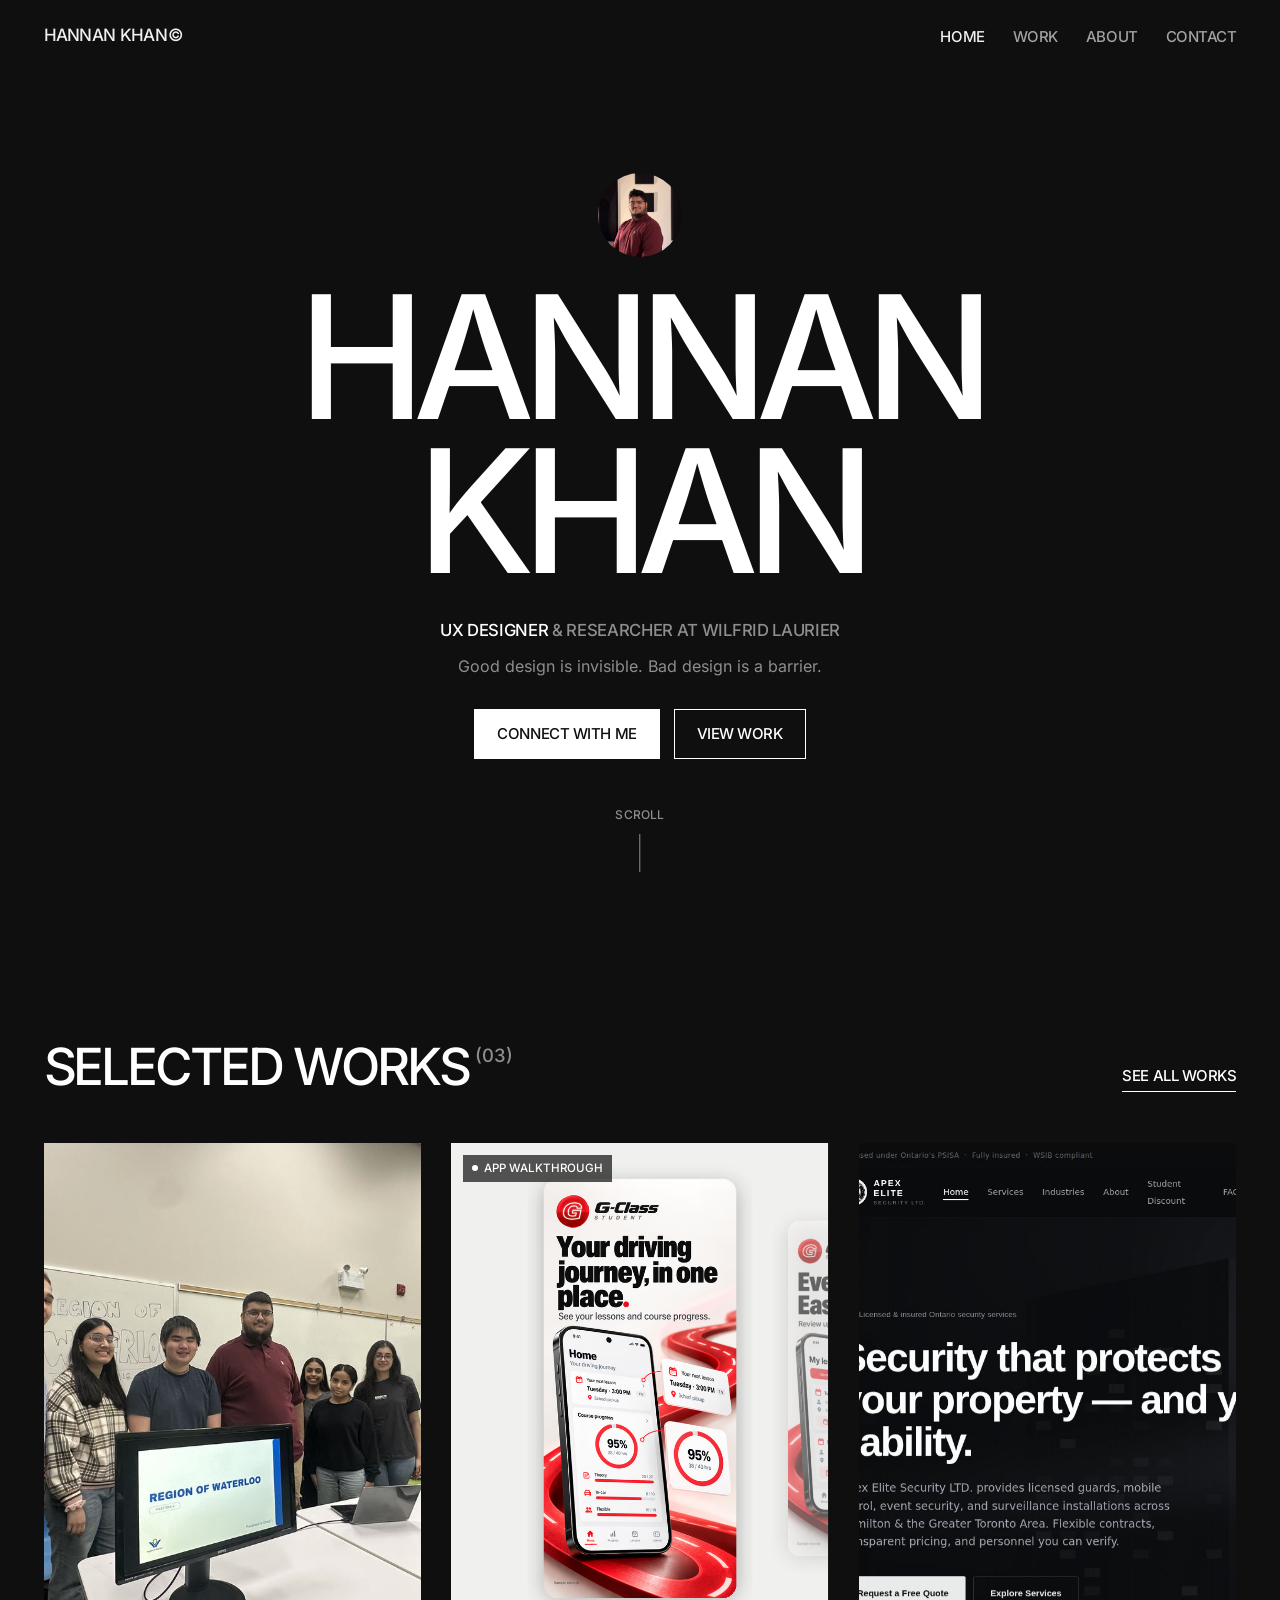
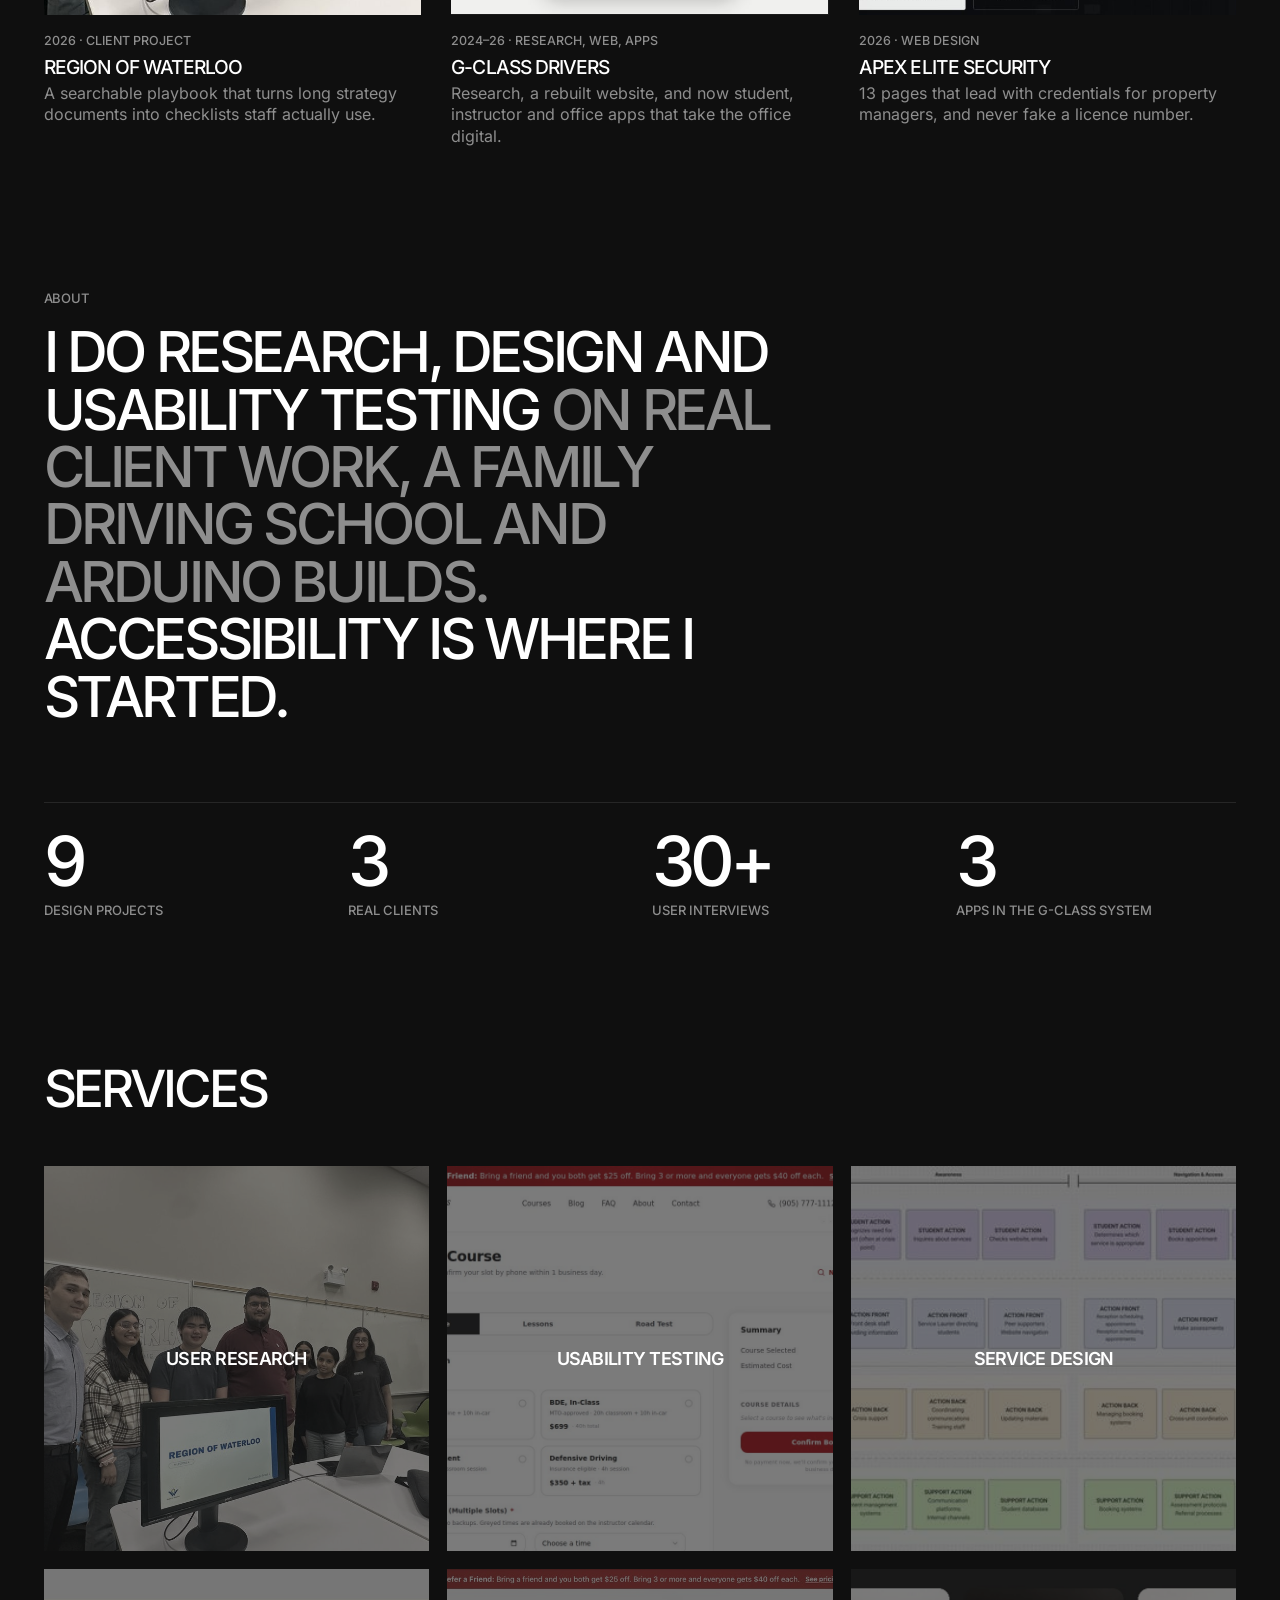
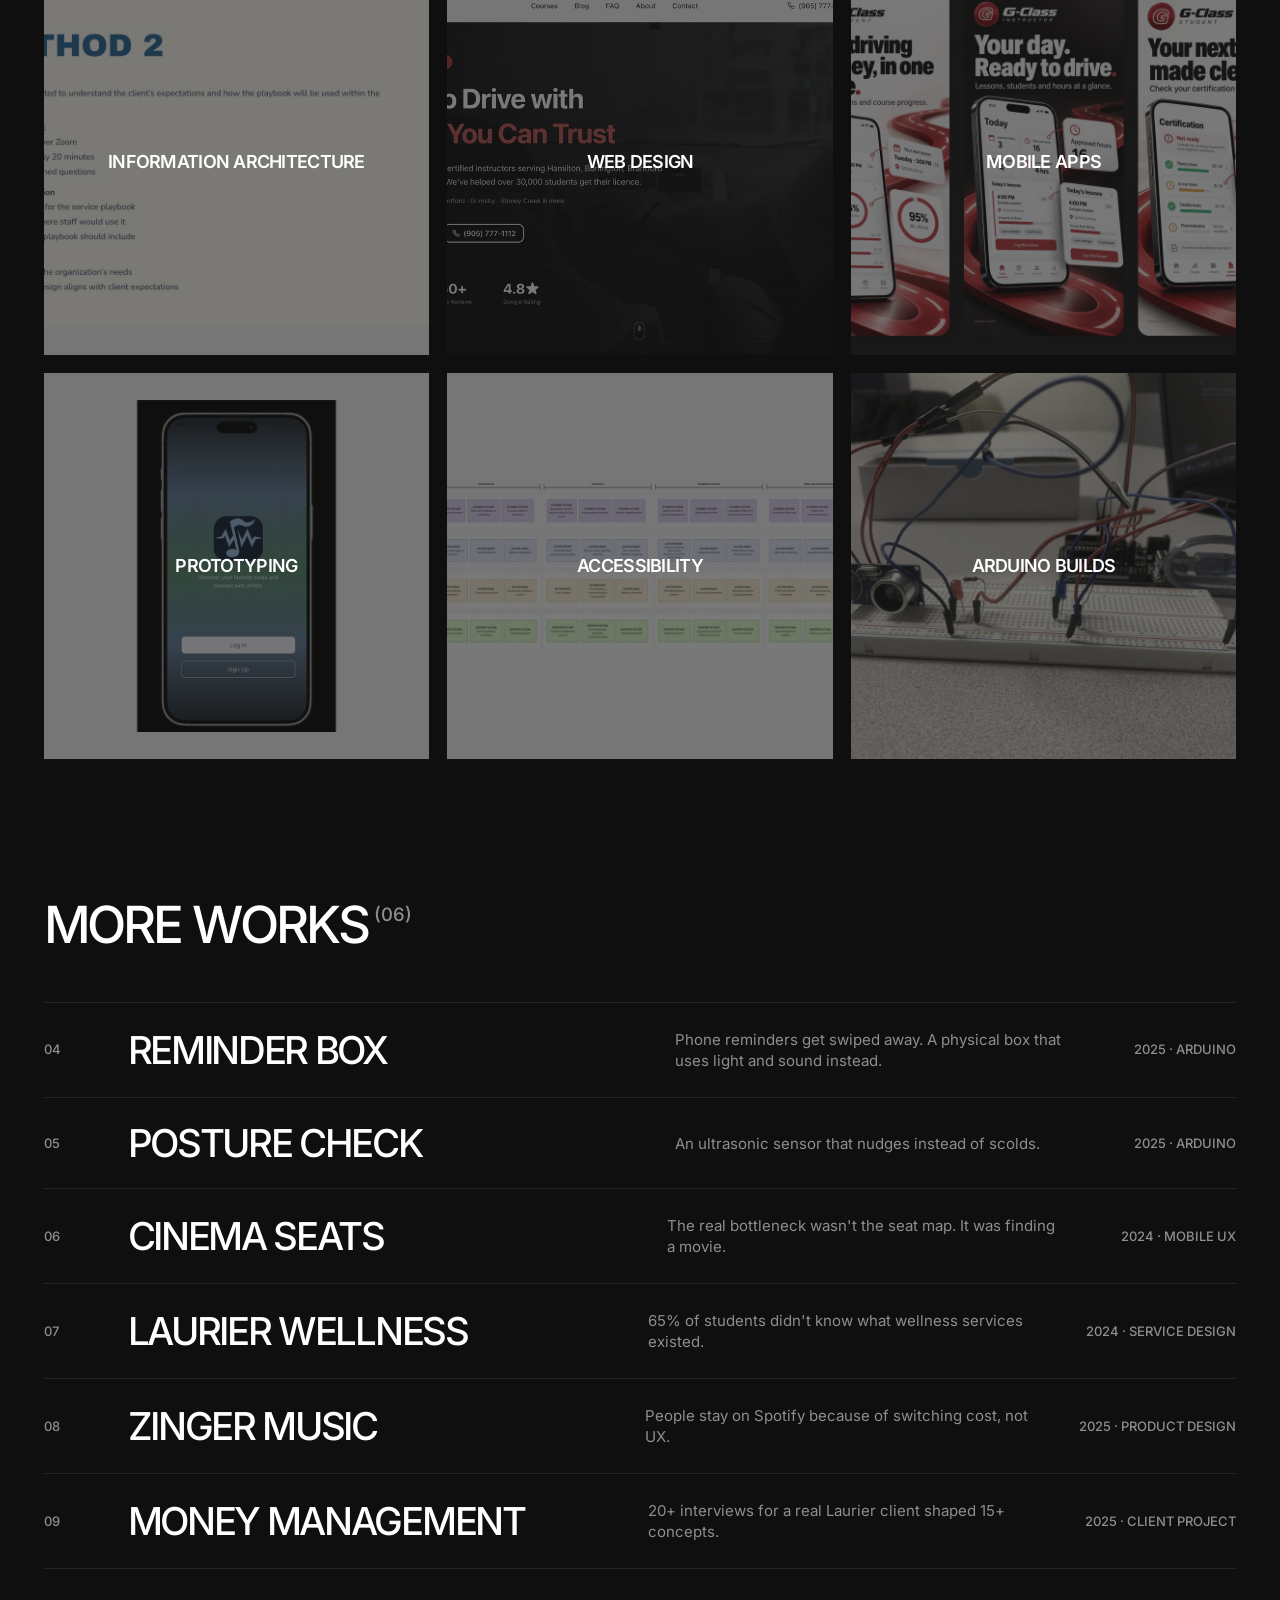
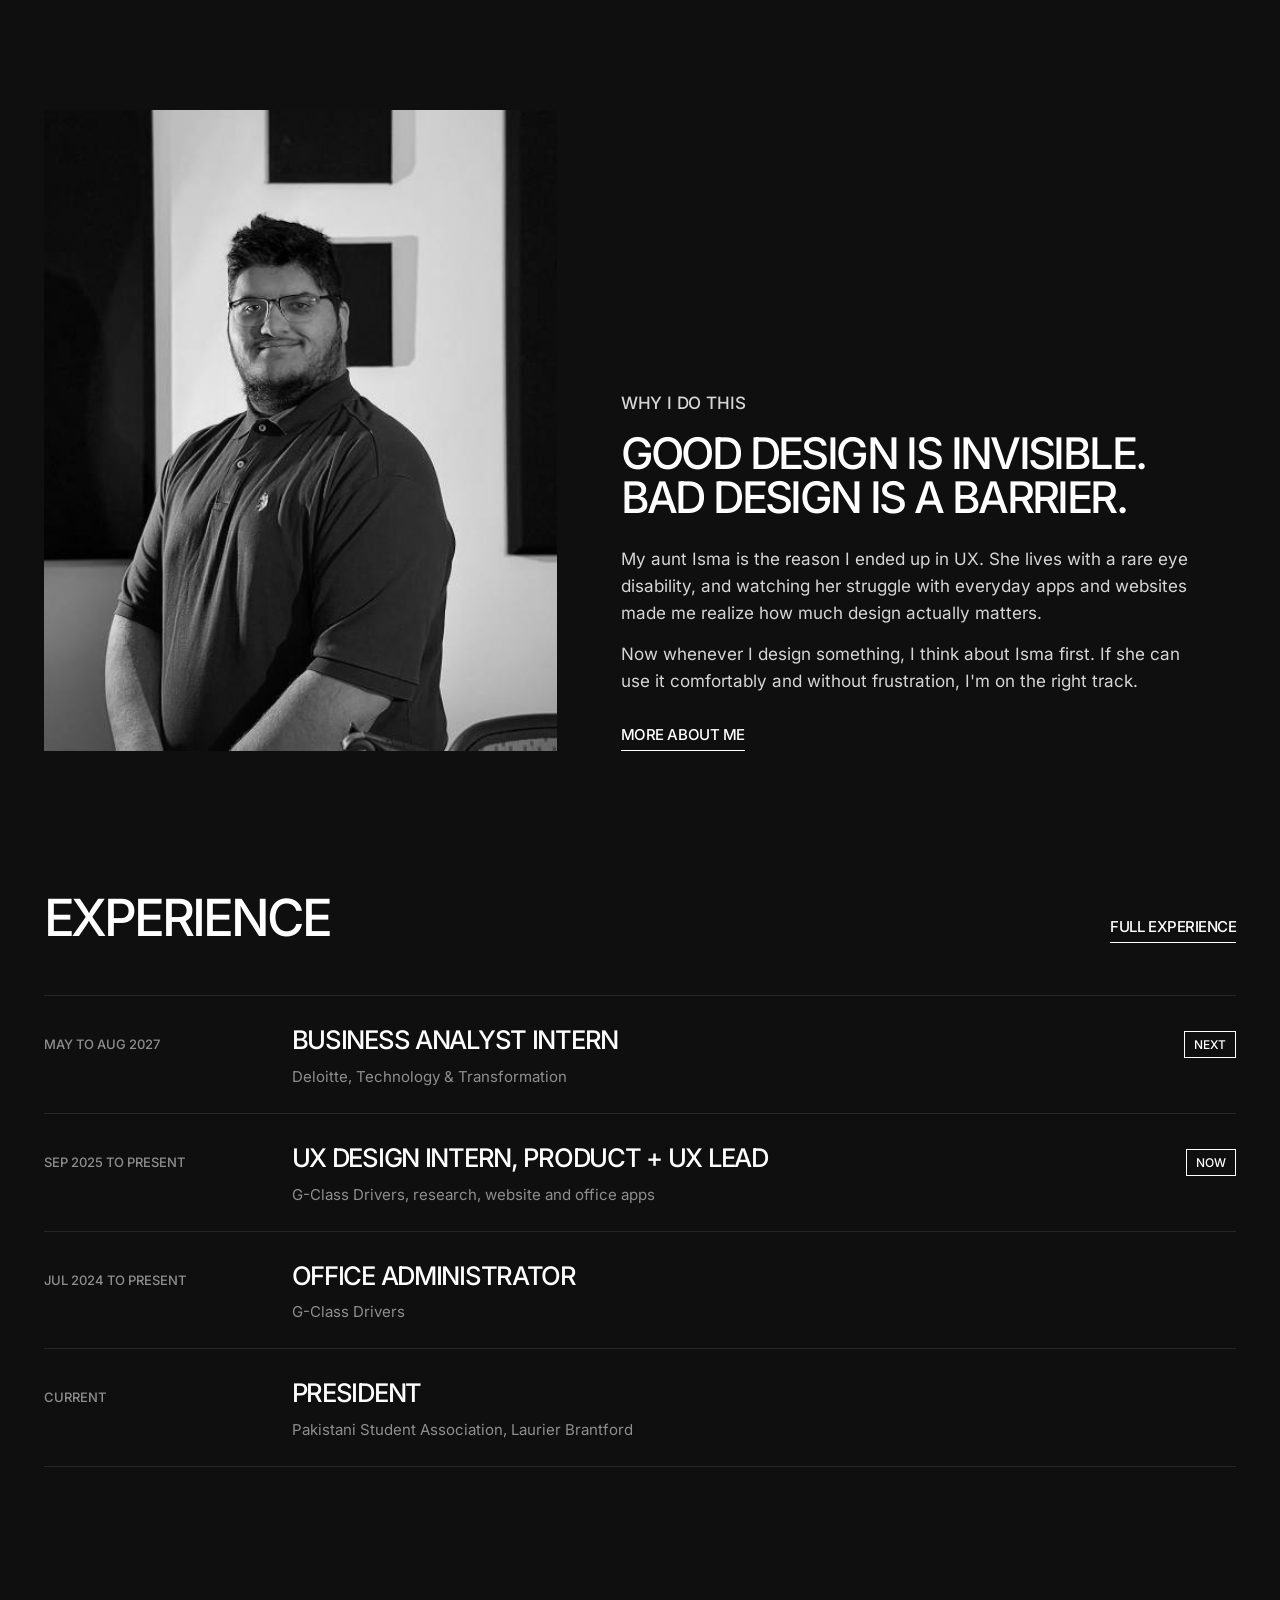
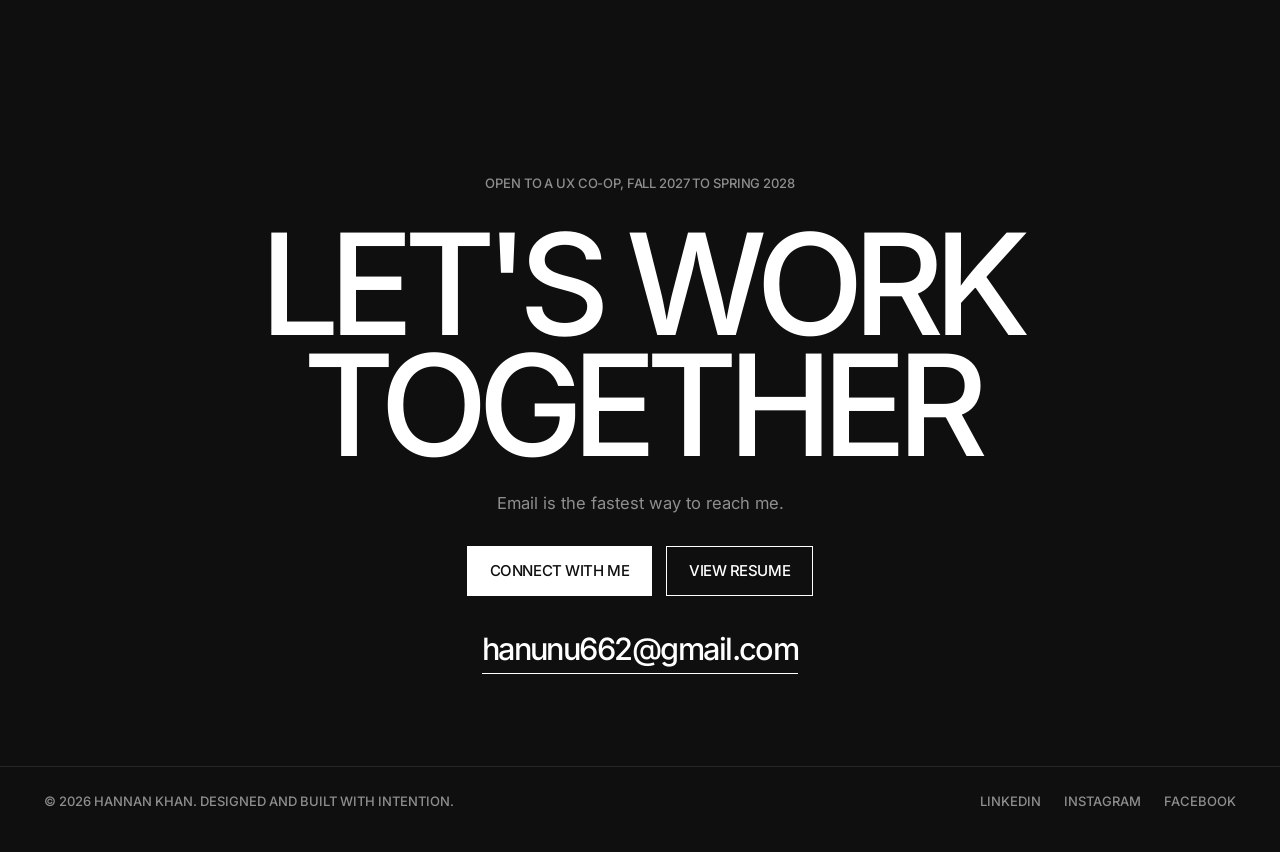
==== index.html @ 54e4fddc "Hero name reads as one name for screen readers Co-Authored-By: Claude Opus 5.5 <noreply@anthropic.co" ====
<!DOCTYPE html>
<html lang="en">
<head>
<meta charset="utf-8">
<meta name="viewport" content="width=device-width, initial-scale=1">
<title>Hannan Khan | UX Designer and Researcher, Wilfrid Laurier University</title>
<meta name="description" content="Hannan Khan is a UX design student at Wilfrid Laurier University focused on accessible, research-driven digital experiences. Case studies across client work, physical product design, and mobile UX.">
<meta name="robots" content="index, follow">
<link rel="canonical" href="https://hannankhan2025.com/">
<link rel="icon" type="image/png" href="assets/favicon.png">
<meta property="og:type" content="website">
<meta property="og:site_name" content="Hannan Khan, UX Portfolio">
<meta property="og:title" content="Hannan Khan | UX Designer and Researcher, Wilfrid Laurier University">
<meta property="og:description" content="Hannan Khan is a UX design student at Wilfrid Laurier University focused on accessible, research-driven digital experiences. Case studies across client work, physical product design, and mobile UX.">
<meta property="og:url" content="https://hannankhan2025.com/">
<meta property="og:image" content="https://hannankhan2025.com/assets/portrait.jpg">
<meta name="twitter:card" content="summary_large_image">
<meta name="twitter:title" content="Hannan Khan | UX Designer and Researcher, Wilfrid Laurier University">
<meta name="twitter:description" content="Hannan Khan is a UX design student at Wilfrid Laurier University focused on accessible, research-driven digital experiences. Case studies across client work, physical product design, and mobile UX.">
<meta name="twitter:image" content="https://hannankhan2025.com/assets/portrait.jpg">
<meta name="author" content="Hannan Khan">
<meta name="theme-color" content="#0F0F0F">
<link rel="preload" href="assets/fonts/inter-latin-500-normal.woff2" as="font" type="font/woff2" crossorigin>
<link rel="stylesheet" href="styles.css">
<script type="application/ld+json">{"@context": "https://schema.org", "@graph": [{"@type": "WebSite", "@id": "https://hannankhan2025.com/#site", "url": "https://hannankhan2025.com/", "name": "Hannan Khan, UX Portfolio", "author": {"@id": "https://hannankhan2025.com/#hannan"}}, {"@type": "Person", "@id": "https://hannankhan2025.com/#hannan", "name": "Hannan Khan", "jobTitle": "UX Designer and Researcher", "description": "UX design student at Wilfrid Laurier University focused on accessible, research-driven digital experiences.", "url": "https://hannankhan2025.com/", "image": "https://hannankhan2025.com/assets/portrait.jpg", "email": "mailto:hanunu662@gmail.com", "address": {"@type": "PostalAddress", "addressLocality": "Hamilton", "addressRegion": "ON", "addressCountry": "CA"}, "alumniOf": {"@type": "CollegeOrUniversity", "name": "Wilfrid Laurier University"}, "worksFor": {"@type": "Organization", "name": "G Class Drivers", "url": "https://gclassdrivers.com"}, "knowsAbout": ["UX design", "UX research", "Accessibility", "Service design", "Usability testing", "Prototyping", "Figma", "Arduino"], "sameAs": ["https://www.linkedin.com/in/hannan-khan-906102208", "https://www.instagram.com/hannankhan661", "https://www.facebook.com/hannan.khan.626385"]}]}</script>
</head>
<body>
<a class="skip" href="#main">Skip to content</a>

<header class="top">
  <div class="wrap">
    <a class="brand" href="index.html">Hannan Khan</a>
    <nav aria-label="Main">
      <ul class="nav">
        <li><a href="index.html" aria-current="page">Home</a></li><li><a href="work.html">Work</a></li><li><a href="about.html">About</a></li><li><a href="contact.html">Contact</a></li>
      </ul>
    </nav>
    <a class="open" href="contact.html"><i aria-hidden="true"></i>Let's talk</a>
    <button class="menu-btn" type="button" aria-expanded="false">Menu</button>
  </div>
</header>

<main id="main">
<section class="hero">
  <div class="portrait-chip"><img src="assets/portrait.jpg" alt="Hannan Khan" width="501" height="579"></div>
  <h1 aria-label="Hannan Khan"><span class="ln" aria-hidden="true"><span>Hannan</span></span> <span class="ln" aria-hidden="true"><span>Khan</span></span></h1>
  <p class="sub">UX designer <b>&amp; researcher at Wilfrid Laurier</b></p>
  <p class="line">Good design is invisible. Bad design is a barrier.</p>
  <div class="actions"><a class="btn fill" href="contact.html">Connect with me</a><a class="btn" href="#work">View work</a></div>
  <span class="cue" aria-hidden="true">Scroll</span>
</section>

<section class="block" id="work"><div class="wrap">
  <div class="head reveal"><h2>Selected works<sup>(03)</sup></h2><a class="more" href="work.html">See all works</a></div>
  <div class="works">
    <a class="work reveal" href="case-region-of-waterloo.html">
      <figure class="art" data-frames="assets/row_team.jpg|assets/frames/region-of-waterloo-2.jpg|assets/frames/region-of-waterloo-3.jpg|assets/frames/region-of-waterloo-4.jpg"><img src="assets/row_team.jpg" alt="Region of Waterloo project team presenting the playbook" loading="lazy" decoding="async"></figure>
      <p class="meta">2026 &middot; Client project</p>
      <h3>Region of Waterloo</h3>
      <p>A searchable playbook that turns long strategy documents into checklists staff actually use.</p>
    </a>
    <a class="work reveal" href="case-gclass-drivers.html">
      <figure class="art"><span class="badge">App walkthrough</span><video src="assets/gclass-app/walkthrough.mp4" poster="assets/gclass-app/walkthrough-poster.jpg" muted loop playsinline autoplay preload="metadata" aria-label="G-Class Student and Instructor app walkthrough"></video></figure>
      <p class="meta">2024&ndash;26 &middot; Research, web, apps</p>
      <h3>G-Class Drivers</h3>
      <p>Research, a rebuilt website, and now student, instructor and office apps that take the office digital.</p>
    </a>
    <a class="work reveal" href="case-apex-security.html">
      <figure class="art" data-frames="assets/process/apex-security-apex-index.jpg|assets/process/apex-security-apex-services.jpg|assets/process/apex-security-apex-industries.jpg|assets/process/apex-security-apex-quote.jpg"><img src="assets/process/apex-security-apex-index.jpg" alt="Apex Elite Security website homepage" loading="lazy" decoding="async" style="object-position:12% center"></figure>
      <p class="meta">2026 &middot; Web design</p>
      <h3>Apex Elite Security</h3>
      <p>13 pages that lead with credentials for property managers, and never fake a licence number.</p>
    </a>
  </div>
</div></section>

<section class="block" style="padding-top:0"><div class="wrap">
  <p class="eyebrow reveal">About</p>
  <p class="statement reveal">I do research, design and usability testing <span>on real client work, a family driving school and Arduino builds.</span> Accessibility is where I started.</p>
  <div class="numbers reveal">
    <div><b>9</b><span>Design projects</span></div>
    <div><b>3</b><span>Real clients</span></div>
    <div><b>30+</b><span>User interviews</span></div>
    <div><b>3</b><span>Apps in the G-Class system</span></div>
  </div>
</div></section>

<section class="block" style="padding-top:0"><div class="wrap">
  <div class="head reveal"><h2>Services</h2></div>
  <div class="services">
    <div class="svc reveal"><img src="assets/row_team.jpg" alt="" loading="lazy"><h3>User research</h3></div>
    <div class="svc reveal"><img src="assets/process/gclass-drivers-gclass-book-0.jpg" alt="" loading="lazy"><h3>Usability testing</h3></div>
    <div class="svc reveal"><img src="assets/service_blueprint.jpg" alt="" loading="lazy"><h3>Service design</h3></div>
    <div class="svc reveal"><img src="assets/process/region-of-waterloo-rowM-05.jpg" alt="" loading="lazy"><h3>Information architecture</h3></div>
    <div class="svc reveal"><img src="assets/gclass_cover.jpg" alt="" loading="lazy"><h3>Web design</h3></div>
    <div class="svc reveal"><img src="assets/frames/gclass-drivers-6.jpg" alt="" loading="lazy"><h3>Mobile apps</h3></div>
    <div class="svc reveal"><img src="assets/zinger.jpg" alt="" loading="lazy"><h3>Prototyping</h3></div>
    <div class="svc reveal"><img src="assets/wellness.jpg" alt="" loading="lazy"><h3>Accessibility</h3></div>
    <div class="svc reveal"><img src="assets/posture_real.jpg" alt="" loading="lazy"><h3>Arduino builds</h3></div>
  </div>
</div></section>

<section class="block" style="padding-top:0"><div class="wrap">
  <div class="head reveal"><h2>More works<sup>(06)</sup></h2></div>
  <ul class="list reveal">
    <li><a href="case-reminder-box.html"><span class="n">04</span><h3>Reminder Box</h3><p>Phone reminders get swiped away. A physical box that uses light and sound instead.</p><span class="yr">2025 &middot; Arduino</span><img class="peek" src="assets/reminder-box.jpg" alt="" loading="lazy"></a></li>
    <li><a href="case-posture-check.html"><span class="n">05</span><h3>Posture Check</h3><p>An ultrasonic sensor that nudges instead of scolds.</p><span class="yr">2025 &middot; Arduino</span><img class="peek" src="assets/posture-check.jpg" alt="" loading="lazy"></a></li>
    <li><a href="case-seat-reservation.html"><span class="n">06</span><h3>Cinema Seats</h3><p>The real bottleneck wasn't the seat map. It was finding a movie.</p><span class="yr">2024 &middot; Mobile UX</span><img class="peek" src="assets/seat-reservation.jpg" alt="" loading="lazy"></a></li>
    <li><a href="case-wellness.html"><span class="n">07</span><h3>Laurier Wellness</h3><p>65% of students didn't know what wellness services existed.</p><span class="yr">2024 &middot; Service design</span><img class="peek" src="assets/wellness.jpg" alt="" loading="lazy"></a></li>
    <li><a href="case-zinger.html"><span class="n">08</span><h3>Zinger Music</h3><p>People stay on Spotify because of switching cost, not UX.</p><span class="yr">2025 &middot; Product design</span><img class="peek" src="assets/zinger.jpg" alt="" loading="lazy"></a></li>
    <li><a href="case-money-management.html"><span class="n">09</span><h3>Money Management</h3><p>20+ interviews for a real Laurier client shaped 15+ concepts.</p><span class="yr">2025 &middot; Client project</span><img class="peek" src="assets/money-management.jpg" alt="" loading="lazy"></a></li>
  </ul>
</div></section>

<section class="block" style="padding-top:0"><div class="wrap">
  <div class="why">
    <figure class="reveal"><img src="assets/portrait.jpg" alt="Hannan Khan" width="501" height="579" loading="lazy"></figure>
    <div class="reveal">
      <p class="eyebrow">Why I do this</p>
      <blockquote>Good design is invisible. Bad design is a barrier.</blockquote>
      <p>My aunt Isma is the reason I ended up in UX. She lives with a rare eye disability, and watching her struggle with everyday apps and websites made me realize how much design actually matters.</p>
      <p>Now whenever I design something, I think about Isma first. If she can use it comfortably and without frustration, I'm on the right track.</p>
      <a class="more" href="about.html">More about me</a>
    </div>
  </div>
</div></section>

<section class="block" style="padding-top:0"><div class="wrap">
  <div class="head reveal"><h2>Experience</h2><a class="more" href="about.html">Full experience</a></div>
  <ul class="timeline reveal">
    <li><span class="when">May to Aug 2027</span><div><b>Business Analyst Intern</b><small>Deloitte, Technology &amp; Transformation</small></div><span class="nowtag">Next</span></li>
    <li><span class="when">Sep 2025 to present</span><div><b>UX Design Intern, Product + UX Lead</b><small>G-Class Drivers, research, website and office apps</small></div><span class="nowtag">Now</span></li>
    <li><span class="when">Jul 2024 to present</span><div><b>Office Administrator</b><small>G-Class Drivers</small></div><span></span></li>
    <li><span class="when">Current</span><div><b>President</b><small>Pakistani Student Association, Laurier Brantford</small></div><span></span></li>
  </ul>
</div></section>

<section class="prompt"><div class="wrap">
  <p class="eyebrow reveal">Open to a UX co-op, Fall 2027 to Spring 2028</p>
  <h2 class="reveal">Let's work<br>together</h2>
  <p class="reveal">Email is the fastest way to reach me.</p>
  <div class="actions reveal"><a class="btn fill" href="contact.html">Connect with me</a><a class="btn" href="https://drive.google.com/file/d/1i3wRswTQNBSp5Sl4AcmS7Md9StOYJtvV/view?usp=sharing" target="_blank" rel="noopener">View resume</a></div>
  <a class="mailbig reveal" href="mailto:hanunu662@gmail.com">hanunu662@gmail.com</a>
</div></section>
</main>

<footer>
  <div class="wrap">
    <span>© 2026 Hannan Khan. Designed and built with intention.</span>
    <span>
      <a href="https://www.linkedin.com/in/hannan-khan-906102208" target="_blank" rel="noopener">LinkedIn</a>
      <a href="https://www.instagram.com/hannankhan661" target="_blank" rel="noopener">Instagram</a>
      <a href="https://www.facebook.com/hannan.khan.626385" target="_blank" rel="noopener">Facebook</a>
    </span>
  </div>
</footer>
<script src="site.js" defer></script>
</body>
</html>
---- styles.css ----
/* =========================================================
   Hannan Khan portfolio, dark studio (Nov 2026)
   Black and white, uppercase Inter, image-led, no boxes.
   ========================================================= */
@font-face{font-family:"Inter";font-style:normal;font-weight:400;font-display:swap;src:url(assets/fonts/inter-latin-400-normal.woff2) format("woff2")}
@font-face{font-family:"Inter";font-style:normal;font-weight:500;font-display:swap;src:url(assets/fonts/inter-latin-500-normal.woff2) format("woff2")}
@font-face{font-family:"Inter";font-style:normal;font-weight:600;font-display:swap;src:url(assets/fonts/inter-latin-600-normal.woff2) format("woff2")}

:root{
  --bg:#0F0F0F;
  --bg-2:#161616;
  --panel:#1B1B1B;
  --ink:#FFFFFF;
  --soft:#D6D6D6;
  --muted:#8E8E8E;
  --rule:#262626;
  --sans:"Inter",system-ui,-apple-system,"Segoe UI",Helvetica,Arial,sans-serif;
  --max:1440px;
  --gutter:clamp(18px,3.4vw,48px);
  --ease:cubic-bezier(.2,.7,.2,1);
}
*{box-sizing:border-box}
html{scroll-behavior:smooth;overflow-x:clip}
body{margin:0;background:var(--bg);color:var(--ink);font-family:var(--sans);font-size:16.5px;line-height:1.6;-webkit-font-smoothing:antialiased;overflow-x:clip}
img{max-width:100%;display:block}
figure{margin:0}
a{color:inherit;text-decoration-thickness:1px;text-underline-offset:4px}
::selection{background:#fff;color:#0F0F0F}
:focus-visible{outline:2px solid #fff;outline-offset:4px}
h1,h2,h3,h4,h5{font-family:var(--sans);font-weight:500;margin:0;line-height:1;letter-spacing:-0.06em;text-transform:uppercase}
p{margin:0}
.wrap{max-width:var(--max);margin:0 auto;padding:0 var(--gutter)}
.skip{position:absolute;left:-999px;top:8px;background:#fff;color:#000;padding:8px 14px;z-index:90}
.skip:focus{left:8px}
.quiet{color:var(--muted)}
.strong{font-weight:600}
.small{font-size:13.5px;color:var(--muted)}
.lbl{font-size:13px;font-weight:500;letter-spacing:-0.01em;text-transform:uppercase;color:var(--muted)}

/* ---------- nav ---------- */
.top{position:fixed;top:0;left:0;right:0;z-index:50;mix-blend-mode:difference}
.top .wrap{display:flex;align-items:center;justify-content:space-between;gap:16px;height:72px}
.brand{font-weight:500;font-size:17px;letter-spacing:-0.04em;text-transform:uppercase;color:#fff;text-decoration:none;white-space:nowrap}
.brand::after{content:"\00A9";margin-left:1px}
.nav{display:flex;gap:28px;list-style:none;margin:0;padding:0}
.nav a{color:#fff;text-decoration:none;font-size:15px;font-weight:500;text-transform:uppercase;letter-spacing:-0.03em;opacity:.65;transition:opacity .2s}
.nav a:hover,.nav a[aria-current="page"]{opacity:1}
.open{display:none}
.menu-btn{display:none;background:transparent;border:0;color:#fff;font:500 15px var(--sans);text-transform:uppercase;letter-spacing:-0.03em;cursor:pointer;padding:8px 0}
.overlay{position:fixed;inset:0;z-index:45;background:var(--bg);display:flex;flex-direction:column;justify-content:center;padding:96px var(--gutter) 40px;opacity:0;visibility:hidden;transition:opacity .35s,visibility .35s}
.overlay.on{opacity:1;visibility:visible}
.overlay a{font-size:clamp(48px,13vw,120px);font-weight:500;letter-spacing:-0.07em;text-transform:uppercase;line-height:1;text-decoration:none;color:#fff;display:block;padding:6px 0}
.overlay a:hover{color:var(--muted)}
.overlay .foot{margin-top:40px;display:flex;flex-wrap:wrap;gap:12px 24px}
.overlay .foot a{font-size:15px;letter-spacing:-0.02em;color:var(--muted)}
@media(max-width:760px){.top nav{display:none}.menu-btn{display:block}}
main{padding-top:72px}

/* ---------- buttons, links ---------- */
.btn{display:inline-flex;align-items:center;gap:10px;border:1px solid #fff;color:#fff;background:transparent;text-decoration:none;font-weight:500;font-size:15px;text-transform:uppercase;letter-spacing:-0.03em;padding:12px 22px;transition:background .25s,color .25s}
.btn:hover{background:#fff;color:#0F0F0F}
.btn.fill{background:#fff;color:#0F0F0F}
.btn.fill:hover{background:transparent;color:#fff}
.more,.textlink{font-size:15px;font-weight:500;text-transform:uppercase;letter-spacing:-0.03em;color:#fff;text-decoration:none;border-bottom:1px solid #fff;padding-bottom:3px;transition:opacity .2s}
.more:hover,.textlink:hover{opacity:.6}
.tag{display:inline-block;font-size:12.5px;font-weight:500;text-transform:uppercase;letter-spacing:-0.01em;color:var(--soft);border:1px solid #333;padding:5px 11px}
.chips{display:flex;flex-wrap:wrap;gap:8px;list-style:none;padding:0;margin:0}
.chips li{font-size:12.5px;font-weight:500;text-transform:uppercase;border:1px solid #333;padding:5px 11px;color:var(--soft)}

/* ---------- section heads ---------- */
.block{padding:clamp(80px,11vw,160px) 0;position:relative}
.head{display:flex;justify-content:space-between;align-items:flex-end;gap:24px;margin-bottom:clamp(32px,4vw,56px);flex-wrap:wrap}
.head h2{font-size:clamp(32px,4vw,56px)}
.head h2 sup{font-size:.36em;color:var(--muted);letter-spacing:0;vertical-align:top;margin-left:6px;position:relative;top:.3em}
.head p{color:var(--muted);max-width:52ch;margin-top:12px}
.eyebrow,.case-eyebrow{font-size:13px;font-weight:500;text-transform:uppercase;letter-spacing:-0.01em;color:var(--muted);margin-bottom:14px}

/* ---------- hero ---------- */
.hero{min-height:calc(100svh - 72px);display:flex;flex-direction:column;justify-content:center;align-items:center;text-align:center;padding:40px var(--gutter) 80px;position:relative}
.hero h1{font-size:clamp(56px,13.4vw,232px);line-height:.86;letter-spacing:-0.075em;white-space:nowrap}
.hero h1 .ln{display:block;overflow:hidden;padding-bottom:.04em}
.hero h1 .ln span{display:inline-block;transform:translateY(105%);animation:rise 1.1s var(--ease) forwards}
.hero h1 .ln:nth-child(2) span{animation-delay:.12s}
@keyframes rise{to{transform:none}}
.hero .sub{margin-top:26px;font-size:clamp(15px,1.3vw,18px);font-weight:500;text-transform:uppercase;letter-spacing:-0.02em;opacity:0;animation:fade .8s ease .6s forwards}
.hero .sub b{font-weight:500;color:var(--muted)}
.hero .line{margin-top:10px;color:var(--muted);font-size:16px;opacity:0;animation:fade .8s ease .75s forwards}
.hero .actions{margin-top:30px;display:flex;gap:14px;flex-wrap:wrap;justify-content:center;opacity:0;animation:fade .8s ease .9s forwards}
@keyframes fade{to{opacity:1}}
.hero .cue{position:absolute;bottom:28px;left:50%;transform:translateX(-50%);font-size:12px;font-weight:500;text-transform:uppercase;color:var(--muted);letter-spacing:.02em}
.hero .cue::after{content:"";display:block;width:1px;height:38px;background:var(--muted);margin:10px auto 0;animation:drop 1.8s ease-in-out infinite;transform-origin:top}
@keyframes drop{0%{transform:scaleY(0)}50%{transform:scaleY(1)}100%{transform:scaleY(0);transform-origin:bottom}}
.hero .portrait-chip{width:84px;height:84px;border-radius:50%;overflow:hidden;margin:0 auto 26px;opacity:0;animation:fade .8s ease .3s forwards}
.hero .portrait-chip img{width:100%;height:100%;object-fit:cover}
@media(max-width:600px){.hero h1{white-space:normal}}

/* ---------- selected works ---------- */
.works{display:grid;grid-template-columns:repeat(3,1fr);gap:clamp(18px,2.4vw,36px)}
.work{display:block;text-decoration:none;color:#fff}
.work .art{aspect-ratio:4/5;margin-bottom:18px}
.work h3{font-size:clamp(18px,1.5vw,22px);letter-spacing:-0.05em;margin-bottom:6px}
.work p{color:var(--muted);font-size:16px;max-width:36ch;line-height:1.35}
.work .meta{font-size:12.5px;font-weight:500;text-transform:uppercase;color:var(--muted);margin-bottom:8px}
@media(max-width:860px){.works{grid-template-columns:1fr 1fr}}
@media(max-width:560px){.works{grid-template-columns:1fr}}

/* artwork + slideshow (also used on work page) */
.art{position:relative;isolation:isolate;overflow:hidden;background:var(--panel);aspect-ratio:3/2}
.art img,.art video{position:absolute;inset:0;width:100%;height:100%;object-fit:cover;transition:transform 1s var(--ease),opacity .6s ease}
.work:hover .art img,.work:hover .art video,.row:hover .art img{transform:scale(1.045)}
.art .f2{opacity:0;z-index:1}
.art .f2.show{opacity:1}
.art .dots{position:absolute;left:14px;bottom:12px;display:flex;gap:5px;z-index:2;opacity:0;transition:opacity .3s}
.work:hover .dots,.row:hover .dots,.art.auto .dots{opacity:1}
.art .dots i{width:6px;height:6px;border-radius:50%;background:rgba(255,255,255,.5);display:block}
.art .dots i.on{background:#fff}
.art .badge{position:absolute;left:12px;top:12px;z-index:3;font-size:11.5px;font-weight:500;text-transform:uppercase;background:rgba(15,15,15,.7);color:#fff;padding:4px 9px;display:flex;align-items:center;gap:6px}
.art .badge::before{content:"";width:6px;height:6px;border-radius:50%;background:#fff;animation:blink 1.4s ease-in-out infinite}
@keyframes blink{50%{opacity:.25}}

/* ---------- statement ---------- */
.statement{font-size:clamp(30px,4.4vw,68px);font-weight:500;line-height:1.02;letter-spacing:-0.06em;text-transform:uppercase;max-width:22ch}
.statement span{color:var(--muted)}
.numbers{display:grid;grid-template-columns:repeat(4,1fr);gap:24px;margin-top:clamp(48px,6vw,88px);border-top:1px solid var(--rule);padding-top:24px}
.numbers b{display:block;font-size:clamp(44px,5.4vw,84px);font-weight:500;letter-spacing:-0.07em;line-height:1}
.numbers span{font-size:13px;font-weight:500;text-transform:uppercase;color:var(--muted)}
@media(max-width:700px){.numbers{grid-template-columns:1fr 1fr}}

/* ---------- services grid ---------- */
.services{display:grid;grid-template-columns:repeat(3,1fr);gap:clamp(10px,1.4vw,18px)}
.svc{position:relative;aspect-ratio:1/1;overflow:hidden;background:var(--panel)}
.svc img{width:100%;height:100%;object-fit:cover;opacity:.42;filter:grayscale(.35);transition:transform 1s var(--ease),opacity .4s,filter .4s}
.svc:hover img{transform:scale(1.06);opacity:.62;filter:none}
.svc h3{position:absolute;inset:0;display:grid;place-items:center;text-align:center;padding:16px;font-size:clamp(14px,1.4vw,19px);font-weight:600;letter-spacing:-0.04em}
@media(max-width:560px){.services{grid-template-columns:1fr 1fr}}

/* ---------- more work list ---------- */
.list{list-style:none;margin:0;padding:0;border-top:1px solid var(--rule)}
.list li{border-bottom:1px solid var(--rule)}
.list a{display:grid;grid-template-columns:60px 1.2fr 1fr auto;gap:10px 24px;align-items:center;padding:26px 0;text-decoration:none;color:#fff;position:relative}
.list .n{font-size:13px;font-weight:500;color:var(--muted)}
.list h3{font-size:clamp(24px,3vw,44px);letter-spacing:-0.06em;transition:transform .45s var(--ease),color .3s}
.list p{font-size:15px;color:var(--muted);max-width:44ch;line-height:1.4}
.list .yr{font-size:13px;font-weight:500;text-transform:uppercase;color:var(--muted);white-space:nowrap}
.list a:hover h3{transform:translateX(10px)}
.list .peek{position:absolute;left:44%;top:50%;width:240px;aspect-ratio:4/5;object-fit:cover;opacity:0;transform:translate(-50%,-50%) scale(.9);transition:opacity .3s,transform .5s var(--ease);pointer-events:none;z-index:5}
.list a:hover .peek{opacity:1;transform:translate(-50%,-50%) scale(1)}
@media(max-width:860px){.list a{grid-template-columns:44px 1fr}.list p,.list .yr{grid-column:2}.list .peek{display:none}}
@media(hover:none){.list .peek{display:none}}

/* ---------- about strip ---------- */
.why{display:grid;grid-template-columns:1fr 1.2fr;gap:clamp(28px,5vw,88px);align-items:end}
.why figure{aspect-ratio:4/5;overflow:hidden;background:var(--panel)}
.why figure img{width:100%;height:100%;object-fit:cover;filter:grayscale(1);transition:filter .6s}
.why figure:hover img{filter:none}
.why blockquote{margin:0 0 26px;font-size:clamp(28px,3.4vw,52px);font-weight:500;letter-spacing:-0.06em;line-height:1.02;text-transform:uppercase}
.why p{color:var(--soft);font-size:17px;max-width:52ch}
.why p+p{margin-top:14px}
.why .more{display:inline-block;margin-top:28px}
@media(max-width:860px){.why{grid-template-columns:1fr}.why figure{max-width:420px}}

/* ---------- experience ---------- */
.timeline{list-style:none;margin:0;padding:0;border-top:1px solid var(--rule)}
.timeline li{display:grid;grid-template-columns:220px 1fr auto;gap:6px 28px;padding:24px 0;border-bottom:1px solid var(--rule);align-items:baseline}
.timeline .when{color:var(--muted);font-size:13px;font-weight:500;text-transform:uppercase}
.timeline b{font-size:clamp(20px,2vw,28px);font-weight:500;letter-spacing:-0.05em;text-transform:uppercase}
.timeline small{display:block;color:var(--muted);font-size:15px;margin-top:4px}
.timeline .nowtag{font-size:12px;font-weight:500;text-transform:uppercase;border:1px solid #fff;padding:3px 9px}
@media(max-width:700px){.timeline li{grid-template-columns:1fr}}

/* ---------- CTA ---------- */
.prompt{padding:clamp(80px,11vw,160px) 0 clamp(40px,5vw,72px);text-align:center}
.prompt h2{font-size:clamp(52px,11vw,190px);letter-spacing:-0.075em;line-height:.86}
.prompt p{color:var(--muted);margin:24px auto 30px;max-width:46ch}
.prompt .actions{display:flex;gap:14px;flex-wrap:wrap;justify-content:center}
.prompt .mailbig{display:inline-block;margin-top:28px;font-size:clamp(20px,2.4vw,32px);font-weight:500;letter-spacing:-0.05em;text-decoration:none;border-bottom:1px solid #fff}

/* ---------- footer ---------- */
footer{padding:28px 0 40px;color:var(--muted);font-size:13px;text-transform:uppercase;font-weight:500}
footer .wrap{display:flex;justify-content:space-between;flex-wrap:wrap;gap:12px 24px;border-top:1px solid var(--rule);padding-top:24px}
footer a{color:var(--muted);text-decoration:none;margin-left:20px}
footer a:hover{color:#fff}

/* ---------- work index ---------- */
.page-hero{padding:clamp(56px,8vw,120px) 0 clamp(28px,4vw,56px)}
.page-hero h1{font-size:clamp(64px,13vw,220px);letter-spacing:-0.075em;line-height:.86}
.page-hero p{color:var(--muted);font-size:17px;max-width:52ch;margin-top:20px}
.page-hero .eyebrow{margin-bottom:10px}
.rows{display:grid;gap:clamp(48px,6vw,88px) clamp(18px,2.4vw,36px)}
.rows.two{grid-template-columns:repeat(3,1fr)}
.row{display:block;text-decoration:none;color:#fff}
.row .art{aspect-ratio:4/5;margin-bottom:18px}
.row h3{font-size:clamp(18px,1.6vw,24px);letter-spacing:-0.05em;margin-bottom:6px}
.row .meta{color:var(--muted);font-size:12.5px;font-weight:500;text-transform:uppercase;margin-bottom:8px}
.row .meta span+span::before{content:" \00B7\00A0"}
.row p.desc{font-size:15.5px;color:var(--muted);line-height:1.4;margin-bottom:12px}
.row .cta{font-size:13px;font-weight:500;text-transform:uppercase;border-bottom:1px solid #fff;padding-bottom:2px}
@media(max-width:900px){.rows.two{grid-template-columns:1fr 1fr}}
@media(max-width:560px){.rows.two{grid-template-columns:1fr}}

/* ---------- about page ---------- */
.about{display:grid;grid-template-columns:4fr 7fr;gap:clamp(32px,6vw,96px);align-items:start}
.portrait{position:sticky;top:100px;aspect-ratio:4/5;overflow:hidden;background:var(--panel)}
.portrait img{width:100%;height:100%;object-fit:cover}
.about h1{font-size:clamp(60px,9vw,150px);letter-spacing:-0.075em;line-height:.86;margin-bottom:28px}
.about .lede{font-size:clamp(19px,1.7vw,23px);color:var(--soft);max-width:50ch;margin-bottom:28px;line-height:1.4}
.about h2{font-size:clamp(26px,2.8vw,40px);margin:80px 0 22px}
.about>div>p{max-width:64ch;color:var(--soft)}
.about p+p{margin-top:14px}
.quote{font-size:clamp(30px,3.6vw,56px);font-weight:500;letter-spacing:-0.06em;line-height:1;text-transform:uppercase;margin:48px 0;padding:0;border:0;max-width:18ch}
.now{margin:0;display:grid;grid-template-columns:150px 1fr;border-top:1px solid var(--rule)}
.now dt{color:var(--muted);padding:15px 0;border-bottom:1px solid var(--rule);font-size:13px;font-weight:500;text-transform:uppercase}
.now dd{margin:0;padding:15px 0;border-bottom:1px solid var(--rule)}
.focus{list-style:none;padding:0;margin:0;display:grid;grid-template-columns:repeat(3,1fr);gap:28px}
.focus li{border-top:1px solid var(--rule);padding-top:16px}
.focus b{display:block;font-size:19px;font-weight:500;letter-spacing:-0.05em;text-transform:uppercase;margin-bottom:8px}
.focus span{font-size:15px;color:var(--muted)}
.steps{display:grid;grid-template-columns:repeat(4,1fr);gap:28px;counter-reset:step}
.step{border-top:1px solid var(--rule);padding-top:16px}
.step::before{counter-increment:step;content:"0" counter(step);font-size:13px;font-weight:500;color:var(--muted);display:block;margin-bottom:14px}
.step h3{font-size:19px;margin-bottom:8px;letter-spacing:-0.05em}
.step p{font-size:15px;color:var(--muted)}
.impact{display:grid;grid-template-columns:repeat(4,1fr);gap:28px;border-top:1px solid var(--rule);padding-top:20px}
.impact b{display:block;font-size:clamp(44px,5vw,72px);font-weight:500;letter-spacing:-0.07em;line-height:1;margin-bottom:6px}
.impact span{font-size:13px;font-weight:500;text-transform:uppercase;color:var(--muted)}
.exp{list-style:none;padding:0;margin:0;border-top:1px solid var(--rule)}
.exp li{border-bottom:1px solid var(--rule);padding:18px 0;display:grid;gap:4px}
.exp b{font-size:18px;font-weight:500;letter-spacing:-0.04em;text-transform:uppercase}
.exp .when{font-size:13px;font-weight:500;text-transform:uppercase;color:var(--muted)}
.exp p{font-size:15px;color:var(--muted);max-width:66ch}
.skills{display:grid;grid-template-columns:repeat(3,1fr);gap:28px}
.skills>div{border-top:1px solid var(--rule);padding-top:16px}
.skills h3{font-size:15px;margin-bottom:12px;letter-spacing:-0.03em;color:var(--muted)}
.edu{display:grid;grid-template-columns:1fr 1fr;gap:28px}
.edu div{border-top:1px solid var(--rule);padding-top:16px}
.edu b{display:block;font-size:19px;font-weight:500;letter-spacing:-0.05em;text-transform:uppercase;margin-bottom:6px}
.edu span{font-size:15px;color:var(--muted);display:block}
.beyond{font-size:17px;max-width:62ch;color:var(--soft)}
.textlink{text-transform:none;letter-spacing:0}
@media(max-width:900px){.about{grid-template-columns:1fr}.portrait{position:relative;top:0;max-width:380px}.focus,.steps,.impact,.skills{grid-template-columns:1fr 1fr}}
@media(max-width:520px){.focus,.steps,.impact,.skills,.edu{grid-template-columns:1fr}.now{grid-template-columns:110px 1fr}}

/* ---------- contact ---------- */
.contact{display:grid;grid-template-columns:1fr 1fr;gap:clamp(32px,6vw,96px);align-items:start}
.contact h1{grid-column:1;font-size:clamp(60px,9vw,150px);letter-spacing:-0.075em;line-height:.86;margin-bottom:26px}
.contact .lede{grid-column:1;font-size:clamp(18px,1.6vw,21px);color:var(--soft);max-width:44ch;margin-bottom:32px}
.mail{grid-column:1;justify-self:start;font-size:clamp(24px,3vw,42px);font-weight:500;letter-spacing:-0.05em;text-decoration:none;color:#fff;border-bottom:1px solid #fff;word-break:break-all;line-height:1.2}
.contact .socials{grid-column:1}
.connect{grid-column:2;grid-row:1/span 5}
.connect h2{font-size:clamp(26px,2.8vw,40px);margin-bottom:10px}
.connect>p{color:var(--muted);margin-bottom:26px}
.field{display:grid;gap:4px;margin-bottom:22px}
.field label{font-size:12.5px;font-weight:500;text-transform:uppercase;color:var(--muted)}
.field input,.field textarea{font:inherit;font-size:17px;color:#fff;background:transparent;border:0;border-bottom:1px solid #3A3A3A;border-radius:0;padding:10px 0;width:100%}
.field textarea{min-height:130px;resize:vertical}
.field input:focus,.field textarea:focus{outline:none;border-color:#fff}
.connect button{font:500 15px var(--sans);text-transform:uppercase;letter-spacing:-0.03em;background:#fff;color:#0F0F0F;border:1px solid #fff;padding:13px 26px;cursor:pointer}
.connect button:hover{background:transparent;color:#fff}
.hp{position:absolute;left:-9999px}
#sent{display:none;margin:0 0 22px;border:1px solid #fff;padding:12px 16px}
#sent:target{display:block}
@media(max-width:860px){.contact{grid-template-columns:1fr}.connect{grid-column:1;grid-row:auto}}
.socials{display:flex;flex-wrap:wrap;gap:10px 22px;margin-top:28px}
.socials a{display:inline-flex;align-items:center;gap:8px;text-decoration:none;color:#fff;font-size:14px;font-weight:500;text-transform:uppercase;letter-spacing:-0.02em;opacity:.7}
.socials a:hover{opacity:1}
.socials svg{width:16px;height:16px;fill:currentColor}

/* =========================================================
   Case studies
   ========================================================= */
.case-hero{padding:clamp(56px,8vw,120px) 0 clamp(28px,3vw,44px)}
.case-hero h1{font-size:clamp(56px,11vw,190px);letter-spacing:-0.075em;line-height:.86;margin-bottom:28px}
.tagline{font-size:clamp(18px,1.7vw,23px);line-height:1.4;color:var(--soft);max-width:48ch;margin-bottom:24px}
.case-meta{display:flex;flex-wrap:wrap;gap:8px}
.project-info{max-width:var(--max);margin:0 auto;padding:0 var(--gutter);display:grid;grid-template-columns:repeat(4,1fr);gap:0 28px}
.project-info .info-item{border-top:1px solid var(--rule);padding:16px 0 4px}
.il{font-size:12.5px;font-weight:500;text-transform:uppercase;color:var(--muted);margin-bottom:6px}
.iv{font-size:16px}
@media(max-width:760px){.project-info{grid-template-columns:1fr 1fr}}
.subnav{position:sticky;top:72px;z-index:30;background:rgba(15,15,15,.92);backdrop-filter:blur(10px);-webkit-backdrop-filter:blur(10px);margin-top:28px;border-bottom:1px solid var(--rule)}
.subnav ul{list-style:none;margin:0 auto;padding:0 var(--gutter);max-width:var(--max);display:flex;gap:28px;overflow-x:auto;scrollbar-width:none}
.subnav ul::-webkit-scrollbar{display:none}
.subnav a{display:block;padding:14px 0 12px;font-size:13px;font-weight:500;text-transform:uppercase;color:var(--muted);text-decoration:none;white-space:nowrap;border-bottom:1px solid transparent}
.subnav a:hover{color:#fff}
.subnav a.on{color:#fff;border-color:#fff}
[data-sec]{scroll-margin-top:140px}
.tight{padding:clamp(28px,4vw,48px) 0}
.tight.divider{padding-top:clamp(72px,9vw,128px)}
h2.serif{font-size:clamp(44px,7vw,120px);letter-spacing:-0.075em;line-height:.86;margin:6px 0 28px}
.glance{display:grid;grid-template-columns:repeat(3,1fr);gap:28px}
.glance-item{border-top:1px solid var(--rule);padding-top:16px}
.glance-item p{font-size:16px;color:var(--soft)}
.gl,.cl{font-size:12.5px!important;font-weight:500;text-transform:uppercase;color:var(--muted)!important;margin-bottom:10px;letter-spacing:0}
.contribution{margin-top:40px;max-width:64ch;border-top:1px solid var(--rule);padding-top:16px}
.contribution p{font-size:17px;color:var(--soft)}
@media(max-width:820px){.glance{grid-template-columns:1fr}}
.key-stats{display:grid;grid-template-columns:repeat(4,1fr);gap:28px;border-top:1px solid var(--rule);padding-top:22px}
.key-stat b{display:block;font-size:clamp(52px,6.4vw,104px);font-weight:500;line-height:1;letter-spacing:-0.075em;margin-bottom:8px}
.key-stat span{font-size:12.5px;font-weight:500;text-transform:uppercase;color:var(--muted)}
@media(max-width:700px){.key-stats{grid-template-columns:1fr 1fr}}
.case-img{margin-bottom:28px}
.case-img img{width:auto;max-width:100%;height:auto;margin:0 auto;background:var(--panel);cursor:zoom-in}
.case-img img.padded{background:#fff;padding:clamp(20px,4vw,48px);max-width:min(620px,90%);box-sizing:content-box}
.case-img .cap,.case-img figcaption{font-size:12.5px;font-weight:500;text-transform:uppercase;color:var(--muted);padding:12px 0 0;text-align:left}
.case-2col{display:grid;grid-template-columns:1fr 1fr;gap:16px 48px;margin-bottom:36px}
.case-2col:has(.compare){grid-template-columns:1fr;gap:32px}
.case-2col.tall{grid-template-columns:1fr 1fr;gap:28px;align-items:start}
@media(max-width:760px){.case-2col,.case-2col.tall{grid-template-columns:1fr}}
.case-block h4{font-size:20px;letter-spacing:-0.05em;margin-bottom:14px}
.case-block ul{margin:0;padding-left:18px}
.case-block li{font-size:16px;margin-bottom:9px;color:var(--soft)}
.case-block li::marker{color:var(--muted)}
.case-block p{font-size:16px;color:var(--soft)}
h4.label{font-size:12.5px;font-weight:500;text-transform:uppercase;color:var(--muted);margin:44px 0 12px;letter-spacing:0}
h4.label:first-child{margin-top:0}
p.body{font-size:17px;max-width:66ch;line-height:1.7;margin-bottom:22px;color:var(--soft)}
.phase{display:grid;grid-template-columns:64px 1fr;gap:16px;padding:22px 0;border-top:1px solid var(--rule)}
.phase-num{font-size:13px;font-weight:500;color:var(--muted)}
.phase h5{font-size:19px;letter-spacing:-0.05em;margin:0 0 8px}
.phase p{font-size:16px;max-width:70ch;color:var(--muted)}
.cs-h{font-size:clamp(32px,4.6vw,72px);letter-spacing:-0.07em;line-height:.9;margin:96px 0 14px}
.cs-sub{color:var(--muted);margin-bottom:28px;max-width:60ch;font-size:17px}
.insight-grid{display:grid;grid-template-columns:repeat(3,1fr);gap:28px;margin-bottom:12px}
.insight{border-top:1px solid var(--rule);padding-top:16px}
.in-num{font-size:12.5px;font-weight:500;text-transform:uppercase;color:var(--muted);margin-bottom:10px}
.insight h5{font-size:19px;letter-spacing:-0.05em;margin:0 0 8px}
.insight p{font-size:15.5px;color:var(--muted)}
@media(max-width:820px){.insight-grid{grid-template-columns:1fr}}
.doc-links{border-top:1px solid var(--rule);padding-top:22px;margin:72px 0 8px}
.doc-links h4{font-size:clamp(28px,3vw,44px);letter-spacing:-0.06em;margin-bottom:12px}
.doc-link{display:flex;justify-content:space-between;align-items:center;gap:16px;padding:18px 0;border-bottom:1px solid var(--rule);text-decoration:none;color:#fff}
.doc-link:hover .dl-title{opacity:.6}
.dl-title{font-weight:500;font-size:17px;text-transform:uppercase;letter-spacing:-0.04em}
.dl-sub{font-size:14.5px;color:var(--muted)}
.dl-arrow{font-size:20px;transition:transform .3s var(--ease)}
.doc-link:hover .dl-arrow{transform:translate(3px,-3px)}
.doc-note{font-size:14px;color:var(--muted);margin-top:12px}
.case-nav{display:flex;justify-content:space-between;gap:16px;padding:48px 0 20px;margin-top:24px;border-top:1px solid var(--rule);font-size:clamp(20px,2.6vw,40px);font-weight:500;text-transform:uppercase;letter-spacing:-0.06em;flex-wrap:wrap}
.case-nav a{text-decoration:none;color:#fff}
.case-nav a:hover{opacity:.6}
.case-nav a.quiet{font-size:13px;letter-spacing:0;color:var(--muted);align-self:center}
.case-nav a:first-child::before{content:"\2190  "}
.case-nav a:last-child::after{content:"  \2192"}
.gallery{display:flex;gap:16px;overflow-x:auto;scroll-snap-type:x mandatory;
  margin:24px calc(50% - 50vw) 8px;padding:6px max(var(--gutter),calc((100vw - var(--max))/2 + var(--gutter))) 20px;
  scroll-padding-inline:max(var(--gutter),calc((100vw - var(--max))/2 + var(--gutter)));scrollbar-width:thin;scrollbar-color:#444 transparent;overscroll-behavior-x:contain}
.gallery .case-img{flex:0 0 auto;scroll-snap-align:start;margin:0}
.gallery .case-img img{height:clamp(300px,62vh,660px);width:auto;max-width:none;margin:0}
.gallery-nav{display:flex;gap:10px;justify-content:flex-end}
.gallery-nav button{width:48px;height:48px;border:1px solid #fff;background:transparent;color:#fff;font-size:18px;cursor:pointer}
.gallery-nav button:hover{background:#fff;color:#0F0F0F}
.gallery-nav button:disabled{opacity:.25;cursor:default;background:transparent;color:#fff}
@media(max-width:700px){.gallery .case-img img{height:min(56vh,440px)}}

/* G-Class apps */
.dark{background:var(--bg-2);color:#fff}
section.apps.dark{margin-top:clamp(72px,9vw,128px);padding:clamp(72px,9vw,128px) 0;border-top:1px solid var(--rule);border-bottom:1px solid var(--rule)}
.apps .lead{font-size:clamp(18px,1.7vw,23px);line-height:1.4;color:var(--soft);max-width:50ch;margin-bottom:40px}
.video{position:relative;overflow:hidden;background:var(--panel);margin:8px 0 14px;aspect-ratio:16/9}
.video video{width:100%;height:100%;display:block;object-fit:cover}
.video button{position:absolute;right:16px;bottom:16px;border:1px solid #fff;background:rgba(15,15,15,.6);color:#fff;padding:8px 16px;font:500 13px var(--sans);text-transform:uppercase;cursor:pointer}
.dark>.wrap>.cap{font-size:12.5px;font-weight:500;text-transform:uppercase;color:var(--muted)}
@media(max-width:600px){.video{aspect-ratio:1/1}}
.trio{display:grid;grid-template-columns:repeat(3,1fr);gap:28px;margin:56px 0 8px}
.trio>div{border-top:1px solid var(--rule);padding-top:18px}
.trio img{width:56px;height:56px;border-radius:13px;margin-bottom:16px}
.trio .mark{width:56px;height:56px;border-radius:13px;margin-bottom:16px;background:#fff;display:grid;place-items:center;font:600 24px var(--sans);color:#0F0F0F}
.trio h3{font-size:20px;letter-spacing:-0.05em;margin-bottom:8px}
.trio p{font-size:15.5px;color:var(--muted)}
@media(max-width:820px){.trio{grid-template-columns:1fr}}
.app-strip h4{font-size:20px;letter-spacing:-0.05em;margin:60px 0 4px;display:flex;align-items:center;gap:12px}
.app-strip h4 img{width:34px;height:34px;border-radius:8px}
.app-strip .gallery .case-img img{height:clamp(420px,72vh,760px)}
.live-links{display:flex;flex-wrap:wrap;gap:12px 24px;align-items:center;margin-top:44px}
.note-line{font-size:14.5px;color:var(--muted);max-width:64ch;margin-top:16px}

/* lightbox */
.lb{position:fixed;inset:0;background:rgba(10,10,10,.96);display:none;align-items:center;justify-content:center;z-index:100;padding:24px;flex-direction:column;gap:14px}
.lb.open{display:flex}
.lb img{max-width:min(1600px,96vw);max-height:86vh;object-fit:contain;background:#fff}
.lb p{color:#ccc;font-size:14px;max-width:70ch;text-align:center}
.lb button{position:absolute;top:16px;right:18px;background:transparent;border:1px solid #fff;color:#fff;width:44px;height:44px;font-size:20px;cursor:pointer}

/* motion */
.reveal{opacity:0;transform:translateY(28px);transition:opacity .9s var(--ease),transform .9s var(--ease);transition-delay:var(--d,0ms)}
.reveal.in{opacity:1;transform:none}
@media(prefers-reduced-motion:reduce){html{scroll-behavior:auto}*{transition:none!important;animation:none!important}.reveal{opacity:1;transform:none}.hero h1 .ln span{transform:none}.hero .sub,.hero .line,.hero .actions,.hero .portrait-chip{opacity:1}}
img[width][height]{height:auto}
.art img[width][height],.portrait img[width][height],.why figure img[width][height]{height:100%}

/* G-Class: real portal screens */
.browser{background:#fff;overflow:hidden;border:1px solid #2A2A2A}
.browser .bar{display:flex;align-items:center;gap:7px;padding:10px 14px;background:#ECECEC;border-bottom:1px solid #DADADA}
.browser .bar i{width:10px;height:10px;border-radius:50%;background:#C9C9C9;display:block}
.browser .bar span{margin-left:10px;font-size:12px;color:#777;text-transform:none}
.case-img .browser img{width:100%;max-width:none;display:block;background:#fff}
.portal-hero{margin-top:12px}
.portal-grid{display:grid;grid-template-columns:1fr 1fr;gap:28px}
.portal-grid .case-img{margin:0}
.phones{display:grid;grid-template-columns:repeat(3,1fr);gap:clamp(16px,3vw,40px);max-width:980px;margin-bottom:12px}
.phones figure{margin:0}
.phones img{width:100%;height:auto;border-radius:28px;border:8px solid #2A2A2A;background:#fff;cursor:zoom-in}
.phones figcaption{font-size:12.5px;font-weight:500;text-transform:uppercase;color:var(--muted);padding-top:12px}
@media(max-width:760px){.portal-grid{grid-template-columns:1fr}.phones{grid-template-columns:1fr 1fr}.phones figure:last-child{display:none}}
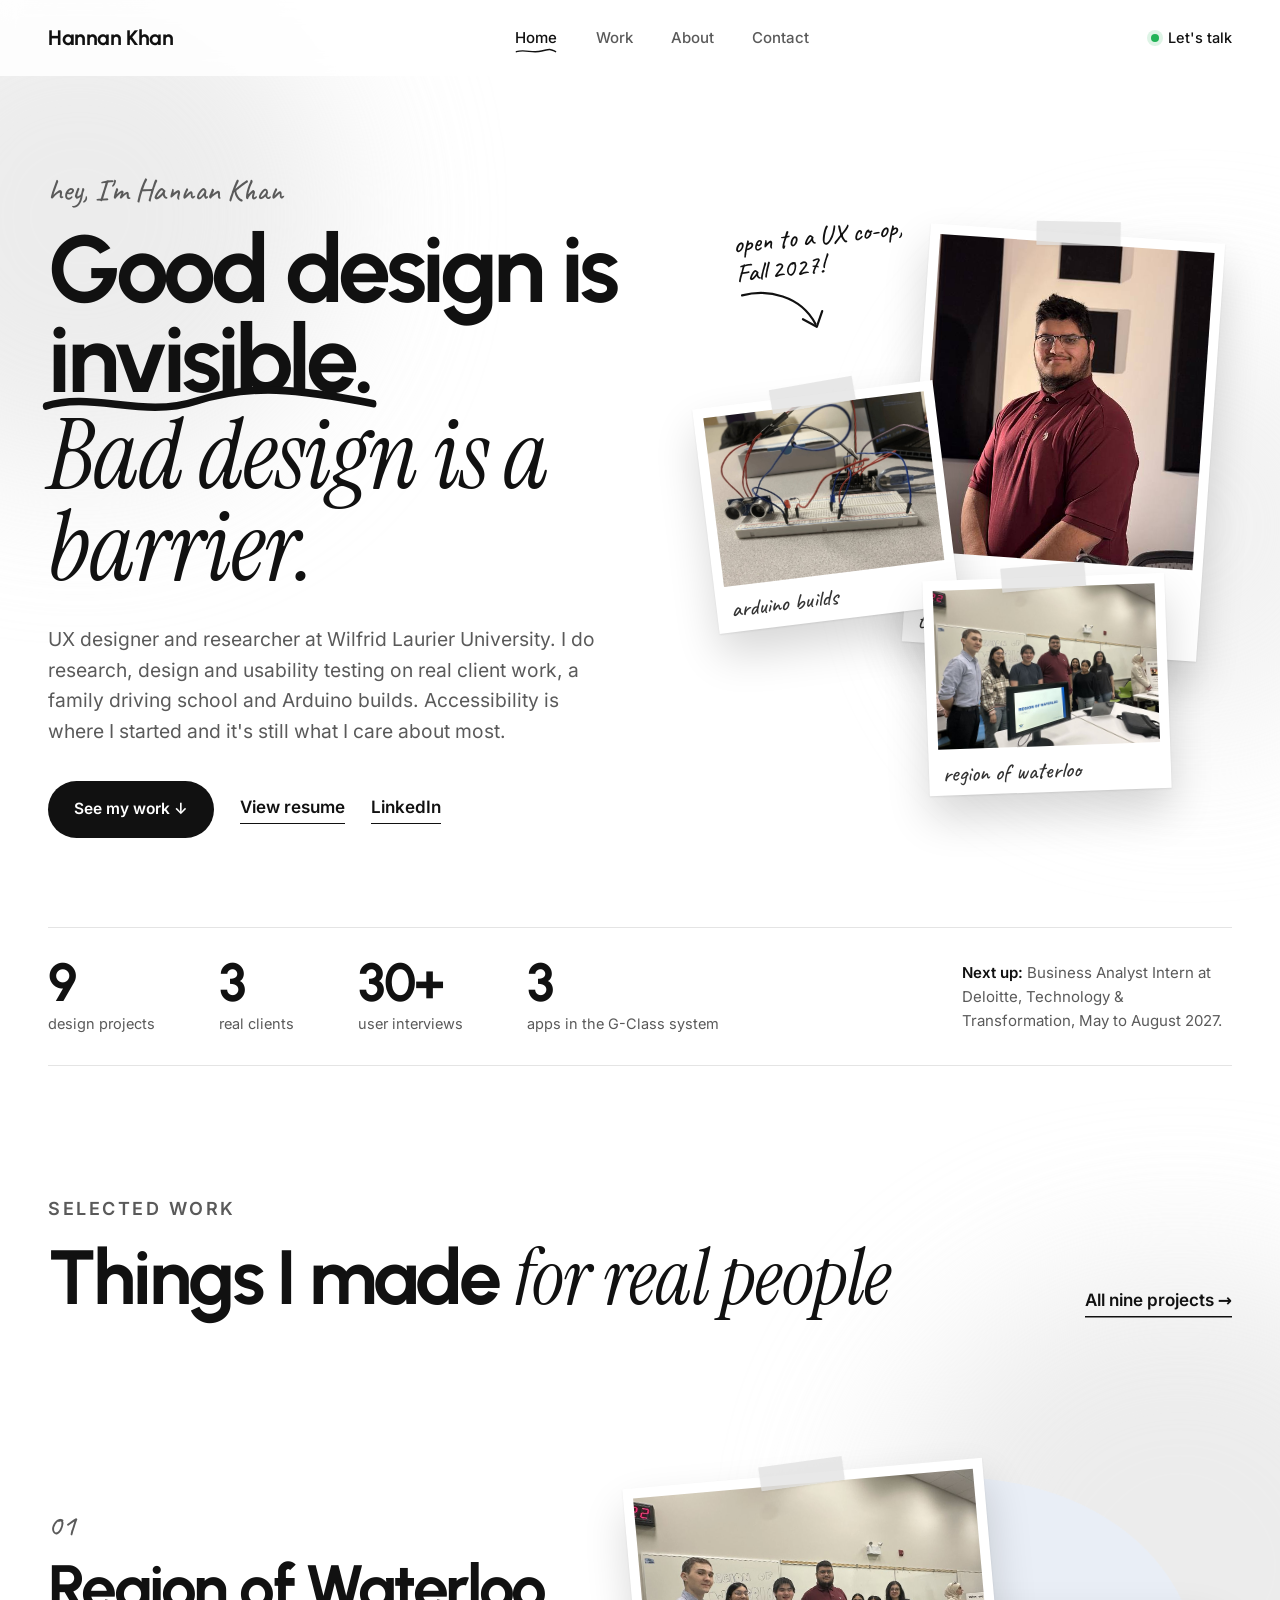
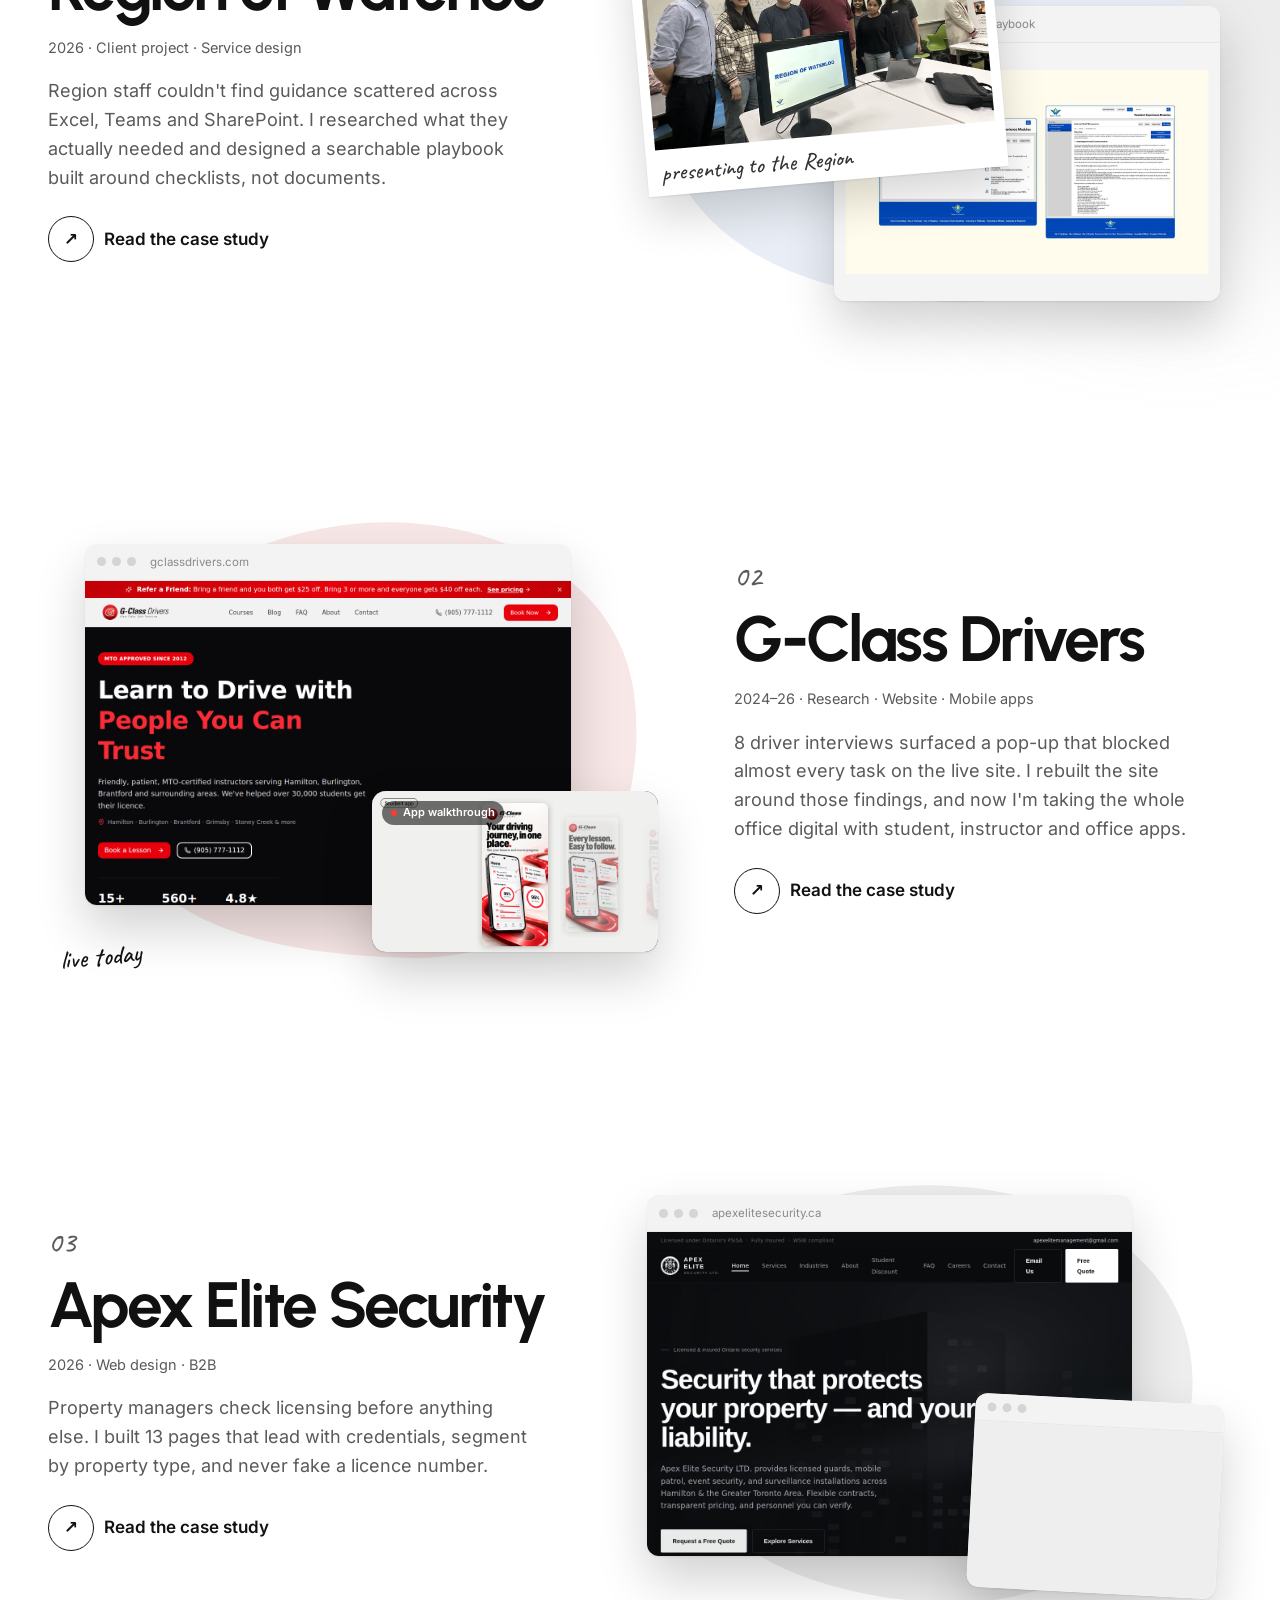
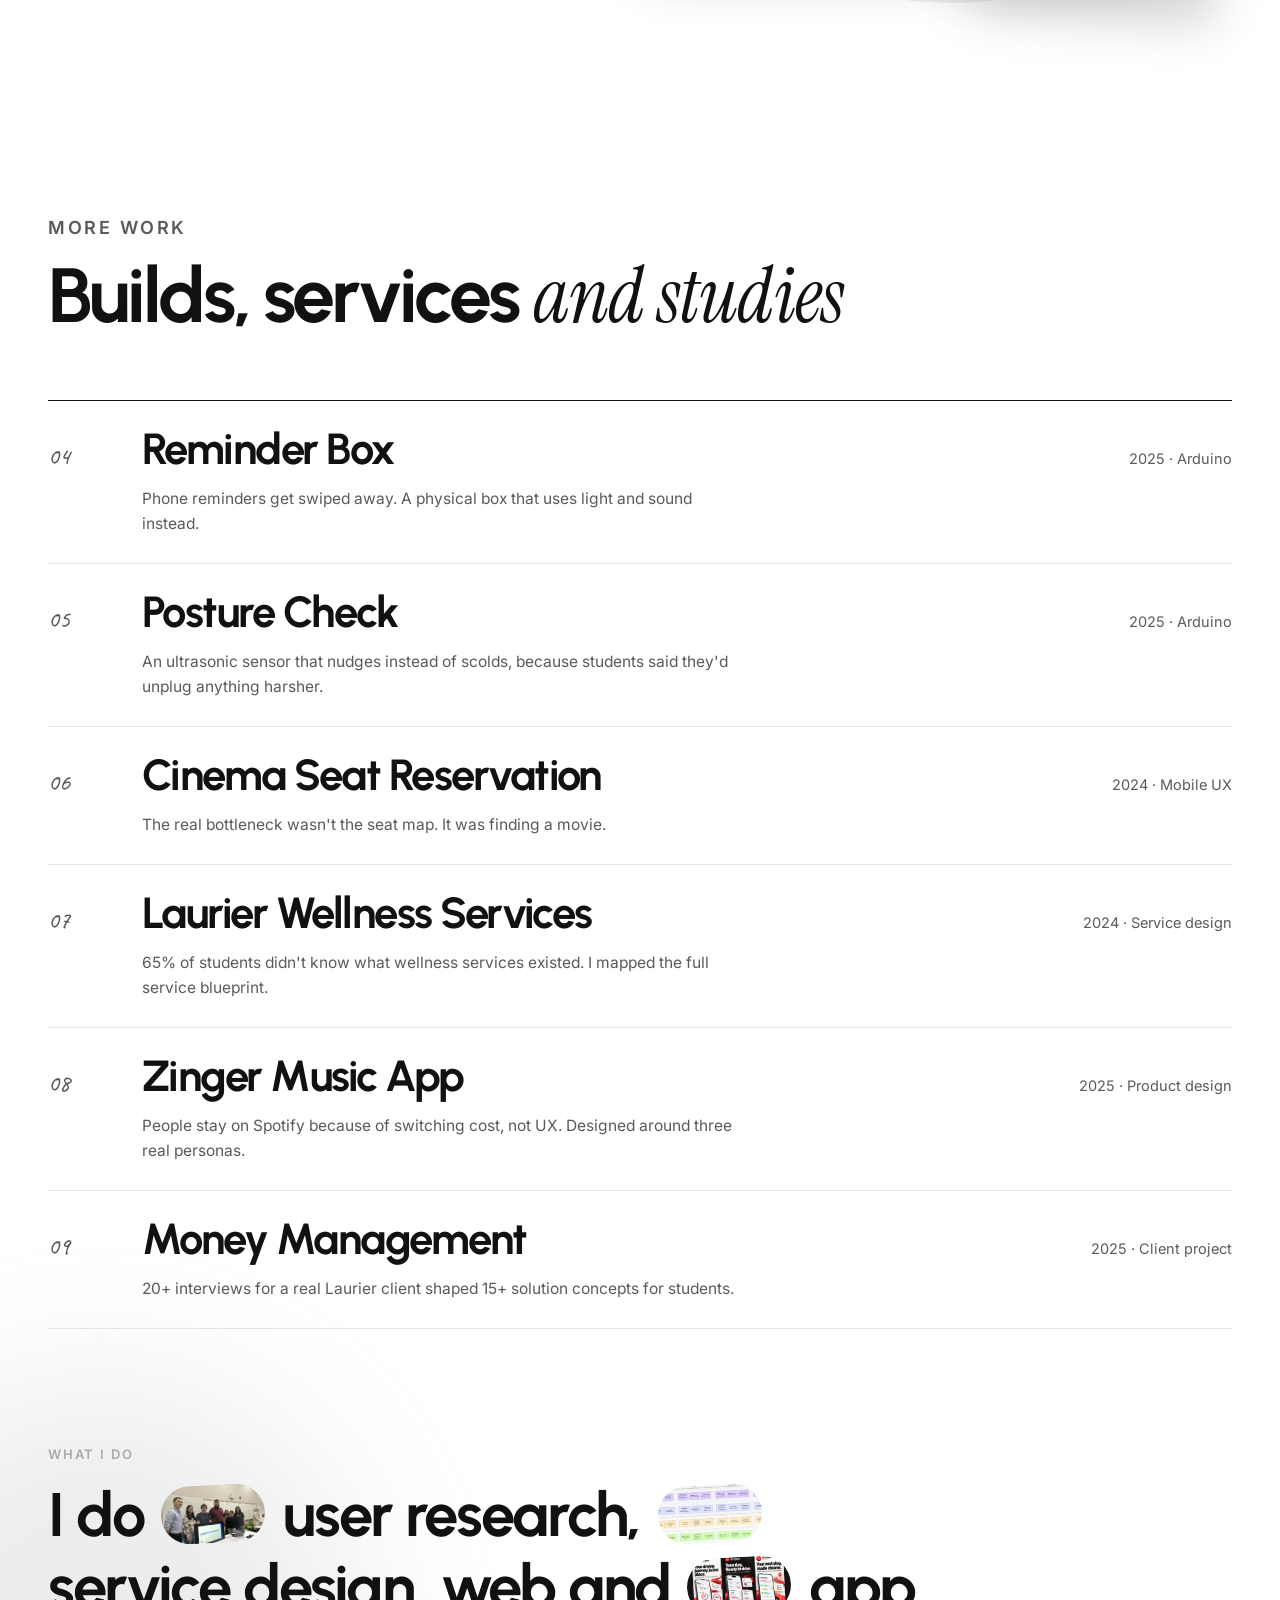
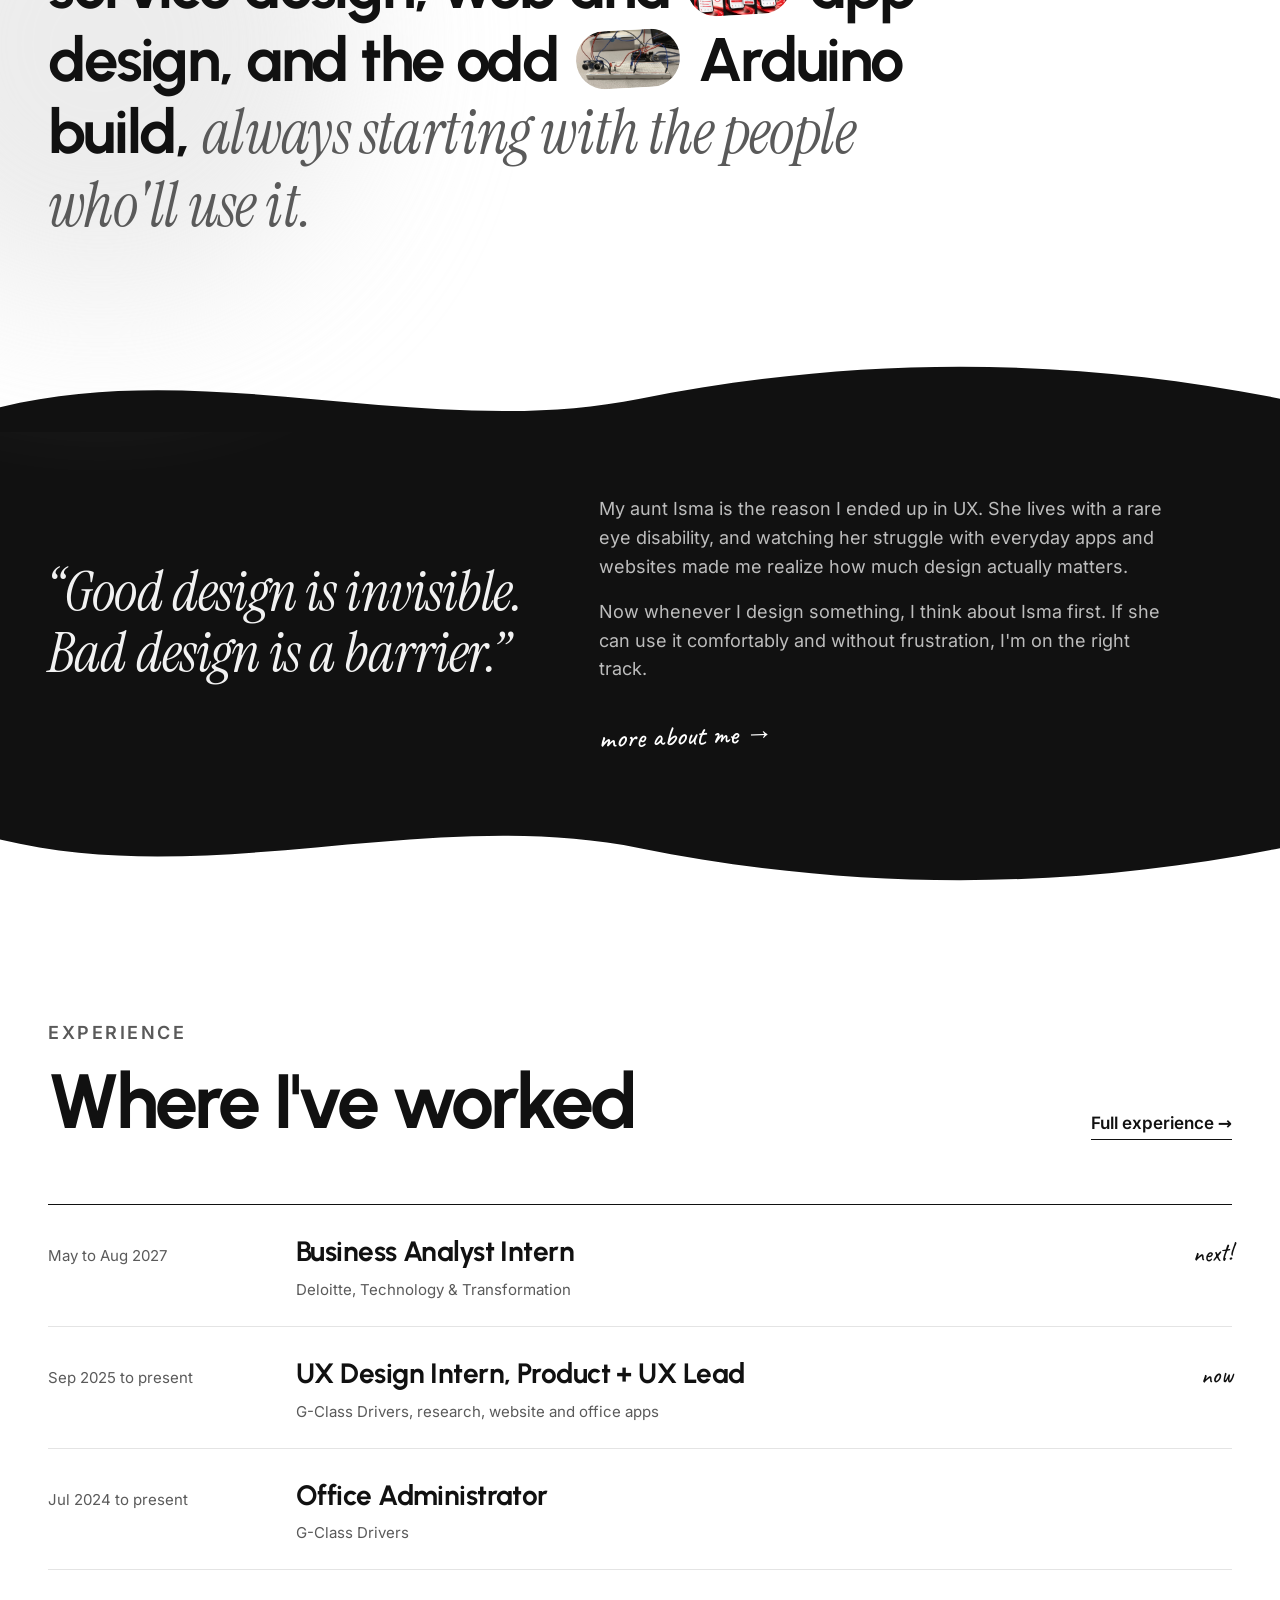
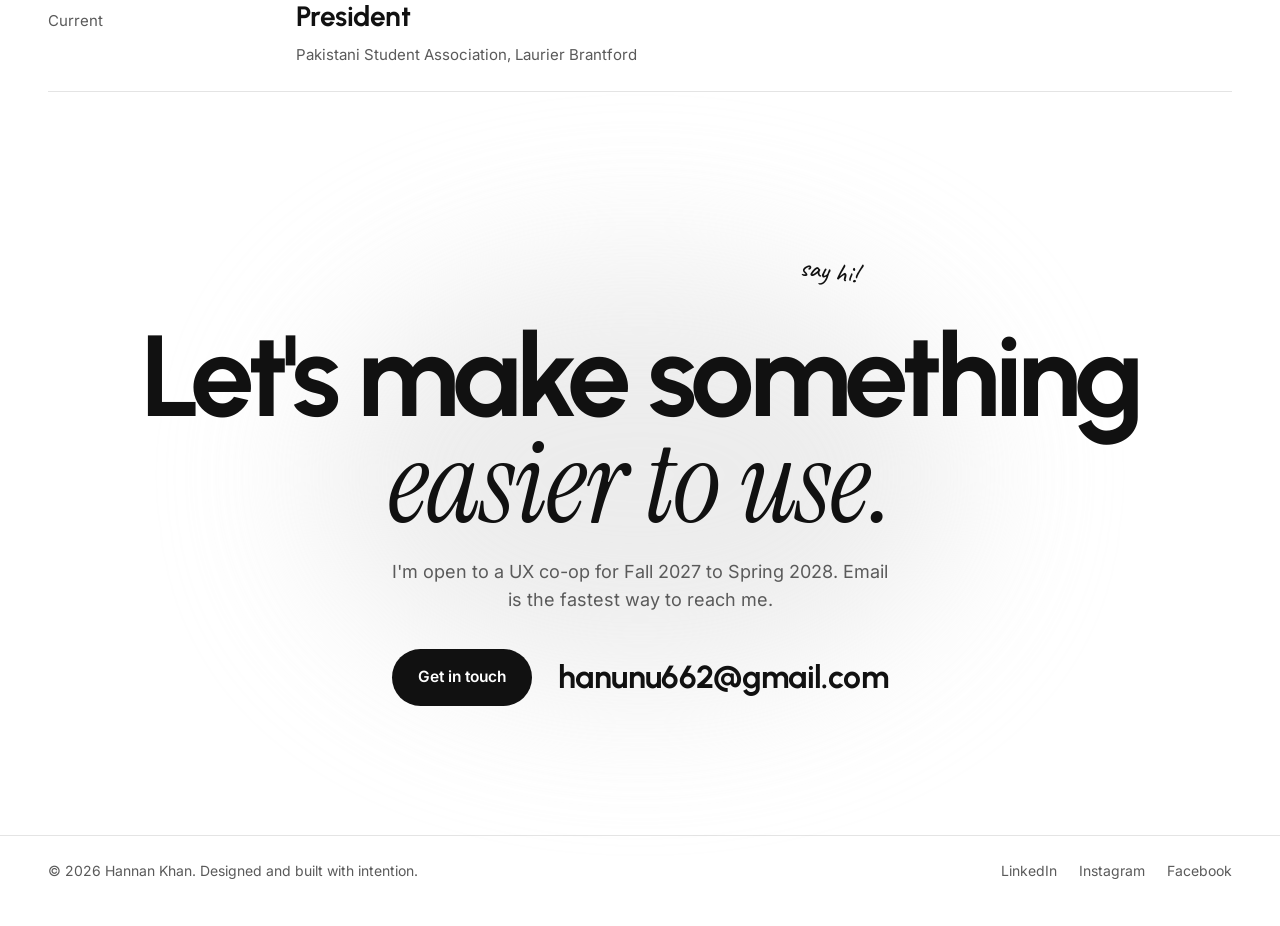
==== commit 2f7185ee: "Back to the sketchbook design, keep the real portal screens Restores the black and white sketchbook " ====
--- a/index.html
+++ b/index.html
@@ -19,8 +19,8 @@
 <meta name="twitter:description" content="Hannan Khan is a UX design student at Wilfrid Laurier University focused on accessible, research-driven digital experiences. Case studies across client work, physical product design, and mobile UX.">
 <meta name="twitter:image" content="https://hannankhan2025.com/assets/portrait.jpg">
 <meta name="author" content="Hannan Khan">
-<meta name="theme-color" content="#0F0F0F">
-<link rel="preload" href="assets/fonts/inter-latin-500-normal.woff2" as="font" type="font/woff2" crossorigin>
+<meta name="theme-color" content="#F2F0EB">
+<link rel="preload" href="assets/fonts/urbanist-latin-700-normal.woff2" as="font" type="font/woff2" crossorigin>
 <link rel="stylesheet" href="styles.css">
 <script type="application/ld+json">{"@context": "https://schema.org", "@graph": [{"@type": "WebSite", "@id": "https://hannankhan2025.com/#site", "url": "https://hannankhan2025.com/", "name": "Hannan Khan, UX Portfolio", "author": {"@id": "https://hannankhan2025.com/#hannan"}}, {"@type": "Person", "@id": "https://hannankhan2025.com/#hannan", "name": "Hannan Khan", "jobTitle": "UX Designer and Researcher", "description": "UX design student at Wilfrid Laurier University focused on accessible, research-driven digital experiences.", "url": "https://hannankhan2025.com/", "image": "https://hannankhan2025.com/assets/portrait.jpg", "email": "mailto:hanunu662@gmail.com", "address": {"@type": "PostalAddress", "addressLocality": "Hamilton", "addressRegion": "ON", "addressCountry": "CA"}, "alumniOf": {"@type": "CollegeOrUniversity", "name": "Wilfrid Laurier University"}, "worksFor": {"@type": "Organization", "name": "G Class Drivers", "url": "https://gclassdrivers.com"}, "knowsAbout": ["UX design", "UX research", "Accessibility", "Service design", "Usability testing", "Prototyping", "Figma", "Arduino"], "sameAs": ["https://www.linkedin.com/in/hannan-khan-906102208", "https://www.instagram.com/hannankhan661", "https://www.facebook.com/hannan.khan.626385"]}]}</script>
 </head>
@@ -36,112 +36,149 @@
       </ul>
     </nav>
     <a class="open" href="contact.html"><i aria-hidden="true"></i>Let's talk</a>
-    <button class="menu-btn" type="button" aria-expanded="false">Menu</button>
+    <button class="menu-btn" type="button" aria-label="Open menu" aria-expanded="false">&#9776;</button>
   </div>
 </header>
 
 <main id="main">
 <section class="hero">
-  <div class="portrait-chip"><img src="assets/portrait.jpg" alt="Hannan Khan" width="501" height="579"></div>
-  <h1 aria-label="Hannan Khan"><span class="ln" aria-hidden="true"><span>Hannan</span></span> <span class="ln" aria-hidden="true"><span>Khan</span></span></h1>
-  <p class="sub">UX designer <b>&amp; researcher at Wilfrid Laurier</b></p>
-  <p class="line">Good design is invisible. Bad design is a barrier.</p>
-  <div class="actions"><a class="btn fill" href="contact.html">Connect with me</a><a class="btn" href="#work">View work</a></div>
-  <span class="cue" aria-hidden="true">Scroll</span>
+  <div class="glow" style="width:520px;height:520px;left:-180px;top:-120px"></div>
+  <div class="glow" style="width:420px;height:420px;right:-120px;top:240px;background:#EDEDED"></div>
+  <div class="wrap">
+    <div>
+      <span class="hello reveal">hey, I'm Hannan Khan</span>
+      <h1 class="reveal">Good design is <span class="scribble">invisible.<svg viewBox="0 0 200 12" preserveAspectRatio="none" aria-hidden="true" class="draw"><path d="M2 8 C 30 2, 60 13, 92 6 S 152 1, 198 7"/></svg></span> <span class="it">Bad design is a barrier.</span></h1>
+      <p class="lede reveal">UX designer and researcher at Wilfrid Laurier University. I do research, design and usability testing on real client work, a family driving school and Arduino builds. Accessibility is where I started and it's still what I care about most.</p>
+      <div class="actions reveal">
+        <a class="btn" href="#work">See my work &#8595;</a>
+        <a class="textlink" href="https://drive.google.com/file/d/1i3wRswTQNBSp5Sl4AcmS7Md9StOYJtvV/view?usp=sharing" target="_blank" rel="noopener">View resume</a>
+        <a class="textlink" href="https://www.linkedin.com/in/hannan-khan-906102208" target="_blank" rel="noopener">LinkedIn</a>
+      </div>
+    </div>
+    <div class="collage reveal" aria-label="Photos of Hannan and his work">
+      <figure class="polaroid pol-1"><img src="assets/portrait.jpg" alt="Hannan Khan" width="501" height="579"><figcaption>that's me</figcaption></figure>
+      <figure class="polaroid pol-2"><img src="assets/posture_real.jpg" alt="Posture Check Arduino build on a breadboard" loading="lazy"><figcaption>arduino builds</figcaption></figure>
+      <figure class="polaroid pol-3"><img src="assets/row_team.jpg" alt="Region of Waterloo project team" loading="lazy"><figcaption>region of waterloo</figcaption></figure>
+      <div class="note note-hi"><span>open to a UX co-op,<br>Fall 2027!</span><svg width="90" height="60" viewBox="0 0 90 60" aria-hidden="true"><path d="M4 8 C 30 4, 62 14, 74 44"/><path d="M62 38 L 75 47 L 82 32"/></svg></div>
+    </div>
+  </div>
 </section>
 
-<section class="block" id="work"><div class="wrap">
-  <div class="head reveal"><h2>Selected works<sup>(03)</sup></h2><a class="more" href="work.html">See all works</a></div>
-  <div class="works">
-    <a class="work reveal" href="case-region-of-waterloo.html">
-      <figure class="art" data-frames="assets/row_team.jpg|assets/frames/region-of-waterloo-2.jpg|assets/frames/region-of-waterloo-3.jpg|assets/frames/region-of-waterloo-4.jpg"><img src="assets/row_team.jpg" alt="Region of Waterloo project team presenting the playbook" loading="lazy" decoding="async"></figure>
-      <p class="meta">2026 &middot; Client project</p>
-      <h3>Region of Waterloo</h3>
-      <p>A searchable playbook that turns long strategy documents into checklists staff actually use.</p>
+<section class="wrap">
+  <div class="facts reveal">
+    <div><b>9</b><span>design projects</span></div>
+    <div><b>3</b><span>real clients</span></div>
+    <div><b>30+</b><span>user interviews</span></div>
+    <div><b>3</b><span>apps in the G-Class system</span></div>
+    <p class="next"><b>Next up:</b> Business Analyst Intern at Deloitte, Technology &amp; Transformation, May to August 2027.</p>
+  </div>
+</section>
+
+<section class="block" id="work">
+  <div class="glow" style="width:600px;height:600px;right:-200px;top:200px"></div>
+  <div class="wrap">
+    <div class="head reveal"><div><p class="eyebrow">Selected work</p><h2>Things I made <span class="it">for real people</span></h2></div><a class="more" href="work.html">All nine projects</a></div>
+
+    <a class="show reveal" href="case-region-of-waterloo.html">
+      <div>
+        <span class="num">01</span>
+        <h3>Region of Waterloo</h3>
+        <p class="meta"><span>2026</span><span>Client project</span><span>Service design</span></p>
+        <p class="desc">Region staff couldn't find guidance scattered across Excel, Teams and SharePoint. I researched what they actually needed and designed a searchable playbook built around checklists, not documents.</p>
+        <span class="go"><i>&#8599;</i>Read the case study</span>
+      </div>
+      <div class="stage">
+        <div class="blob" aria-hidden="true"><svg viewBox="0 0 500 400" preserveAspectRatio="none"><path d="M250 22 C 362 12 474 72 482 182 C 490 300 402 388 272 384 C 140 380 28 330 20 212 C 12 92 138 32 250 22 Z" fill="#E9EEF6"/></svg></div>
+        <figure class="polaroid pol-a"><img src="assets/row_team.jpg" alt="" loading="lazy"><figcaption>presenting to the Region</figcaption></figure>
+        <div class="win win-main" style="left:auto;right:2%;top:auto;bottom:6%;width:62%"><div class="bar"><i></i><i></i><i></i><span>Digital Services Playbook</span></div><div class="screen" data-frames="assets/frames/region-of-waterloo-2.jpg|assets/frames/region-of-waterloo-3.jpg|assets/frames/region-of-waterloo-4.jpg"><img src="assets/frames/region-of-waterloo-2.jpg" alt="" loading="lazy" decoding="async"></div></div>
+      </div>
     </a>
-    <a class="work reveal" href="case-gclass-drivers.html">
-      <figure class="art"><span class="badge">App walkthrough</span><video src="assets/gclass-app/walkthrough.mp4" poster="assets/gclass-app/walkthrough-poster.jpg" muted loop playsinline autoplay preload="metadata" aria-label="G-Class Student and Instructor app walkthrough"></video></figure>
-      <p class="meta">2024&ndash;26 &middot; Research, web, apps</p>
-      <h3>G-Class Drivers</h3>
-      <p>Research, a rebuilt website, and now student, instructor and office apps that take the office digital.</p>
+
+    <a class="show flip reveal" href="case-gclass-drivers.html">
+      <div>
+        <span class="num">02</span>
+        <h3>G-Class Drivers</h3>
+        <p class="meta"><span>2024&ndash;26</span><span>Research</span><span>Website</span><span>Mobile apps</span></p>
+        <p class="desc">8 driver interviews surfaced a pop-up that blocked almost every task on the live site. I rebuilt the site around those findings, and now I'm taking the whole office digital with student, instructor and office apps.</p>
+        <span class="go"><i>&#8599;</i>Read the case study</span>
+      </div>
+      <div class="stage">
+        <div class="blob" aria-hidden="true"><svg viewBox="0 0 500 400" preserveAspectRatio="none"><path d="M232 18 C 340 4 468 52 480 166 C 494 292 418 392 284 388 C 150 384 34 352 22 226 C 10 104 124 32 232 18 Z" fill="#F7E7E6"/></svg></div>
+        <div class="win win-main"><div class="bar"><i></i><i></i><i></i><span>gclassdrivers.com</span></div><div class="screen" data-frames="assets/process/gclass-drivers-gclass-home-0.jpg|assets/process/gclass-drivers-gclass-courses-1.jpg|assets/process/gclass-drivers-gclass-book-0.jpg|assets/process/gclass-drivers-gclass-pricing-1.jpg"><img src="assets/process/gclass-drivers-gclass-home-0.jpg" alt="" loading="lazy" decoding="async"></div></div>
+        <div class="win win-video"><div class="screen"><span class="live">App walkthrough</span><video src="assets/gclass-app/walkthrough.mp4" poster="assets/gclass-app/walkthrough-poster.jpg" muted loop playsinline autoplay preload="metadata" aria-label="G-Class Student and Instructor app walkthrough"></video></div></div>
+        <div class="note" style="left:2%;bottom:2%;transform:rotate(-5deg)"><span>live today</span></div>
+      </div>
     </a>
-    <a class="work reveal" href="case-apex-security.html">
-      <figure class="art" data-frames="assets/process/apex-security-apex-index.jpg|assets/process/apex-security-apex-services.jpg|assets/process/apex-security-apex-industries.jpg|assets/process/apex-security-apex-quote.jpg"><img src="assets/process/apex-security-apex-index.jpg" alt="Apex Elite Security website homepage" loading="lazy" decoding="async" style="object-position:12% center"></figure>
-      <p class="meta">2026 &middot; Web design</p>
-      <h3>Apex Elite Security</h3>
-      <p>13 pages that lead with credentials for property managers, and never fake a licence number.</p>
+
+    <a class="show reveal" href="case-apex-security.html">
+      <div>
+        <span class="num">03</span>
+        <h3>Apex Elite Security</h3>
+        <p class="meta"><span>2026</span><span>Web design</span><span>B2B</span></p>
+        <p class="desc">Property managers check licensing before anything else. I built 13 pages that lead with credentials, segment by property type, and never fake a licence number.</p>
+        <span class="go"><i>&#8599;</i>Read the case study</span>
+      </div>
+      <div class="stage">
+        <div class="blob" aria-hidden="true"><svg viewBox="0 0 500 400" preserveAspectRatio="none"><path d="M262 26 C 380 30 486 96 476 208 C 466 318 374 392 248 382 C 124 372 22 318 24 196 C 26 76 144 22 262 26 Z" fill="#EDEDED"/></svg></div>
+        <div class="win win-main"><div class="bar"><i></i><i></i><i></i><span>apexelitesecurity.ca</span></div><div class="screen" data-frames="assets/process/apex-security-apex-index.jpg|assets/process/apex-security-apex-services.jpg|assets/process/apex-security-apex-industries.jpg|assets/process/apex-security-apex-quote.jpg|assets/process/apex-security-apex-about.jpg"><img src="assets/process/apex-security-apex-index.jpg" alt="" loading="lazy" decoding="async"></div></div>
+        <div class="win" style="right:2%;bottom:8%;width:40%;transform:rotate(3deg)"><div class="bar"><i></i><i></i><i></i></div><div class="screen" data-frames="assets/process/apex-security-apex-quote.jpg|assets/process/apex-security-apex-about.jpg|assets/process/apex-security-apex-services.jpg"><img src="assets/process/apex-security-apex-quote.jpg" alt="" loading="lazy" decoding="async"></div></div>
+      </div>
     </a>
   </div>
-</div></section>
+</section>
 
 <section class="block" style="padding-top:0"><div class="wrap">
-  <p class="eyebrow reveal">About</p>
-  <p class="statement reveal">I do research, design and usability testing <span>on real client work, a family driving school and Arduino builds.</span> Accessibility is where I started.</p>
-  <div class="numbers reveal">
-    <div><b>9</b><span>Design projects</span></div>
-    <div><b>3</b><span>Real clients</span></div>
-    <div><b>30+</b><span>User interviews</span></div>
-    <div><b>3</b><span>Apps in the G-Class system</span></div>
-  </div>
-</div></section>
-
-<section class="block" style="padding-top:0"><div class="wrap">
-  <div class="head reveal"><h2>Services</h2></div>
-  <div class="services">
-    <div class="svc reveal"><img src="assets/row_team.jpg" alt="" loading="lazy"><h3>User research</h3></div>
-    <div class="svc reveal"><img src="assets/process/gclass-drivers-gclass-book-0.jpg" alt="" loading="lazy"><h3>Usability testing</h3></div>
-    <div class="svc reveal"><img src="assets/service_blueprint.jpg" alt="" loading="lazy"><h3>Service design</h3></div>
-    <div class="svc reveal"><img src="assets/process/region-of-waterloo-rowM-05.jpg" alt="" loading="lazy"><h3>Information architecture</h3></div>
-    <div class="svc reveal"><img src="assets/gclass_cover.jpg" alt="" loading="lazy"><h3>Web design</h3></div>
-    <div class="svc reveal"><img src="assets/frames/gclass-drivers-6.jpg" alt="" loading="lazy"><h3>Mobile apps</h3></div>
-    <div class="svc reveal"><img src="assets/zinger.jpg" alt="" loading="lazy"><h3>Prototyping</h3></div>
-    <div class="svc reveal"><img src="assets/wellness.jpg" alt="" loading="lazy"><h3>Accessibility</h3></div>
-    <div class="svc reveal"><img src="assets/posture_real.jpg" alt="" loading="lazy"><h3>Arduino builds</h3></div>
-  </div>
-</div></section>
-
-<section class="block" style="padding-top:0"><div class="wrap">
-  <div class="head reveal"><h2>More works<sup>(06)</sup></h2></div>
+  <div class="head reveal"><div><p class="eyebrow">More work</p><h2>Builds, services <span class="it">and studies</span></h2></div></div>
   <ul class="list reveal">
-    <li><a href="case-reminder-box.html"><span class="n">04</span><h3>Reminder Box</h3><p>Phone reminders get swiped away. A physical box that uses light and sound instead.</p><span class="yr">2025 &middot; Arduino</span><img class="peek" src="assets/reminder-box.jpg" alt="" loading="lazy"></a></li>
-    <li><a href="case-posture-check.html"><span class="n">05</span><h3>Posture Check</h3><p>An ultrasonic sensor that nudges instead of scolds.</p><span class="yr">2025 &middot; Arduino</span><img class="peek" src="assets/posture-check.jpg" alt="" loading="lazy"></a></li>
-    <li><a href="case-seat-reservation.html"><span class="n">06</span><h3>Cinema Seats</h3><p>The real bottleneck wasn't the seat map. It was finding a movie.</p><span class="yr">2024 &middot; Mobile UX</span><img class="peek" src="assets/seat-reservation.jpg" alt="" loading="lazy"></a></li>
-    <li><a href="case-wellness.html"><span class="n">07</span><h3>Laurier Wellness</h3><p>65% of students didn't know what wellness services existed.</p><span class="yr">2024 &middot; Service design</span><img class="peek" src="assets/wellness.jpg" alt="" loading="lazy"></a></li>
-    <li><a href="case-zinger.html"><span class="n">08</span><h3>Zinger Music</h3><p>People stay on Spotify because of switching cost, not UX.</p><span class="yr">2025 &middot; Product design</span><img class="peek" src="assets/zinger.jpg" alt="" loading="lazy"></a></li>
-    <li><a href="case-money-management.html"><span class="n">09</span><h3>Money Management</h3><p>20+ interviews for a real Laurier client shaped 15+ concepts.</p><span class="yr">2025 &middot; Client project</span><img class="peek" src="assets/money-management.jpg" alt="" loading="lazy"></a></li>
+    <li><a href="case-reminder-box.html"><span class="n">04</span><h3>Reminder Box</h3><span class="yr">2025 &middot; Arduino</span><p>Phone reminders get swiped away. A physical box that uses light and sound instead.</p><img class="peek" src="assets/reminder-box.jpg" alt="" loading="lazy"></a></li>
+    <li><a href="case-posture-check.html"><span class="n">05</span><h3>Posture Check</h3><span class="yr">2025 &middot; Arduino</span><p>An ultrasonic sensor that nudges instead of scolds, because students said they'd unplug anything harsher.</p><img class="peek" src="assets/posture-check.jpg" alt="" loading="lazy"></a></li>
+    <li><a href="case-seat-reservation.html"><span class="n">06</span><h3>Cinema Seat Reservation</h3><span class="yr">2024 &middot; Mobile UX</span><p>The real bottleneck wasn't the seat map. It was finding a movie.</p><img class="peek" src="assets/seat-reservation.jpg" alt="" loading="lazy"></a></li>
+    <li><a href="case-wellness.html"><span class="n">07</span><h3>Laurier Wellness Services</h3><span class="yr">2024 &middot; Service design</span><p>65% of students didn't know what wellness services existed. I mapped the full service blueprint.</p><img class="peek" src="assets/wellness.jpg" alt="" loading="lazy"></a></li>
+    <li><a href="case-zinger.html"><span class="n">08</span><h3>Zinger Music App</h3><span class="yr">2025 &middot; Product design</span><p>People stay on Spotify because of switching cost, not UX. Designed around three real personas.</p><img class="peek" src="assets/zinger.jpg" alt="" loading="lazy"></a></li>
+    <li><a href="case-money-management.html"><span class="n">09</span><h3>Money Management</h3><span class="yr">2025 &middot; Client project</span><p>20+ interviews for a real Laurier client shaped 15+ solution concepts for students.</p><img class="peek" src="assets/money-management.jpg" alt="" loading="lazy"></a></li>
   </ul>
 </div></section>
 
-<section class="block" style="padding-top:0"><div class="wrap">
+<section class="block" style="padding-top:0">
+  <div class="glow" style="width:520px;height:520px;left:-160px;top:-60px"></div>
+  <div class="wrap">
+    <p class="eyebrow reveal">What I do</p>
+    <p class="say reveal">I do <span class="pic"><img src="assets/row_team.jpg" alt="" loading="lazy"></span> user research, <span class="pic"><img src="assets/service_blueprint.jpg" alt="" loading="lazy"></span> service design, web and <span class="pic"><img src="assets/frames/gclass-drivers-6.jpg" alt="" loading="lazy"></span> app design, and the odd <span class="pic"><img src="assets/posture_real.jpg" alt="" loading="lazy"></span> Arduino build, <span class="it">always starting with the people who'll use it.</span></p>
+  </div>
+</section>
+
+<svg class="wave" viewBox="0 0 1440 90" preserveAspectRatio="none" aria-hidden="true"><path d="M0 60 C 240 0, 480 100, 720 50 S 1200 0, 1440 50 L1440 90 L0 90 Z" fill="#111111"/></svg>
+<section class="ink"><div class="wrap">
   <div class="why">
-    <figure class="reveal"><img src="assets/portrait.jpg" alt="Hannan Khan" width="501" height="579" loading="lazy"></figure>
+    <blockquote class="reveal">&ldquo;Good design is invisible. Bad design is a barrier.&rdquo;</blockquote>
     <div class="reveal">
-      <p class="eyebrow">Why I do this</p>
-      <blockquote>Good design is invisible. Bad design is a barrier.</blockquote>
       <p>My aunt Isma is the reason I ended up in UX. She lives with a rare eye disability, and watching her struggle with everyday apps and websites made me realize how much design actually matters.</p>
       <p>Now whenever I design something, I think about Isma first. If she can use it comfortably and without frustration, I'm on the right track.</p>
-      <a class="more" href="about.html">More about me</a>
+      <a class="hand" href="about.html" style="text-decoration:none">more about me &#8594;</a>
     </div>
   </div>
 </div></section>
+<svg class="wave" viewBox="0 0 1440 90" preserveAspectRatio="none" aria-hidden="true" style="transform:scaleY(-1)"><path d="M0 60 C 240 0, 480 100, 720 50 S 1200 0, 1440 50 L1440 90 L0 90 Z" fill="#111111"/></svg>
 
-<section class="block" style="padding-top:0"><div class="wrap">
-  <div class="head reveal"><h2>Experience</h2><a class="more" href="about.html">Full experience</a></div>
+<section class="block"><div class="wrap">
+  <div class="head reveal"><div><p class="eyebrow">Experience</p><h2>Where I've worked</h2></div><a class="more" href="about.html">Full experience</a></div>
   <ul class="timeline reveal">
-    <li><span class="when">May to Aug 2027</span><div><b>Business Analyst Intern</b><small>Deloitte, Technology &amp; Transformation</small></div><span class="nowtag">Next</span></li>
-    <li><span class="when">Sep 2025 to present</span><div><b>UX Design Intern, Product + UX Lead</b><small>G-Class Drivers, research, website and office apps</small></div><span class="nowtag">Now</span></li>
+    <li><span class="when">May to Aug 2027</span><div><b>Business Analyst Intern</b><small>Deloitte, Technology &amp; Transformation</small></div><span class="nowtag">next!</span></li>
+    <li><span class="when">Sep 2025 to present</span><div><b>UX Design Intern, Product + UX Lead</b><small>G-Class Drivers, research, website and office apps</small></div><span class="nowtag">now</span></li>
     <li><span class="when">Jul 2024 to present</span><div><b>Office Administrator</b><small>G-Class Drivers</small></div><span></span></li>
     <li><span class="when">Current</span><div><b>President</b><small>Pakistani Student Association, Laurier Brantford</small></div><span></span></li>
   </ul>
 </div></section>
 
-<section class="prompt"><div class="wrap">
-  <p class="eyebrow reveal">Open to a UX co-op, Fall 2027 to Spring 2028</p>
-  <h2 class="reveal">Let's work<br>together</h2>
-  <p class="reveal">Email is the fastest way to reach me.</p>
-  <div class="actions reveal"><a class="btn fill" href="contact.html">Connect with me</a><a class="btn" href="https://drive.google.com/file/d/1i3wRswTQNBSp5Sl4AcmS7Md9StOYJtvV/view?usp=sharing" target="_blank" rel="noopener">View resume</a></div>
-  <a class="mailbig reveal" href="mailto:hanunu662@gmail.com">hanunu662@gmail.com</a>
-</div></section>
+<section class="prompt">
+  <div class="glow" style="width:640px;height:420px;left:50%;top:10%;margin-left:-320px"></div>
+  <div class="wrap">
+    <div class="note"><span>say hi!</span></div>
+    <h2 class="reveal">Let's make something <span class="it">easier to use.</span></h2>
+    <p class="reveal">I'm open to a UX co-op for Fall 2027 to Spring 2028. Email is the fastest way to reach me.</p>
+    <div class="actions reveal"><a class="btn" href="contact.html">Get in touch</a><a class="mailbig" href="mailto:hanunu662@gmail.com">hanunu662@gmail.com</a></div>
+  </div>
+</section>
 </main>
 
 <footer>
--- a/styles.css
+++ b/styles.css
@@ -1,404 +1,485 @@
 /* =========================================================
-   Hannan Khan portfolio, dark studio (Nov 2026)
-   Black and white, uppercase Inter, image-led, no boxes.
+   Hannan Khan portfolio, "Sketchbook" design (Nov 2026)
+   Original black and white, open layouts, no boxes.
+   Scrapbook photos, hand-drawn marks, soft organic shapes.
    ========================================================= */
 @font-face{font-family:"Inter";font-style:normal;font-weight:400;font-display:swap;src:url(assets/fonts/inter-latin-400-normal.woff2) format("woff2")}
 @font-face{font-family:"Inter";font-style:normal;font-weight:500;font-display:swap;src:url(assets/fonts/inter-latin-500-normal.woff2) format("woff2")}
 @font-face{font-family:"Inter";font-style:normal;font-weight:600;font-display:swap;src:url(assets/fonts/inter-latin-600-normal.woff2) format("woff2")}
+@font-face{font-family:"Urbanist";font-style:normal;font-weight:600;font-display:swap;src:url(assets/fonts/urbanist-latin-600-normal.woff2) format("woff2")}
+@font-face{font-family:"Urbanist";font-style:normal;font-weight:700;font-display:swap;src:url(assets/fonts/urbanist-latin-700-normal.woff2) format("woff2")}
+@font-face{font-family:"Instrument Serif";font-style:italic;font-weight:400;font-display:swap;src:url(assets/fonts/instrument-serif-latin-400-italic.woff2) format("woff2")}
+@font-face{font-family:"Caveat";font-style:normal;font-weight:500;font-display:swap;src:url(assets/fonts/caveat-latin-500-normal.woff2) format("woff2")}
 
 :root{
-  --bg:#0F0F0F;
-  --bg-2:#161616;
-  --panel:#1B1B1B;
-  --ink:#FFFFFF;
-  --soft:#D6D6D6;
-  --muted:#8E8E8E;
-  --rule:#262626;
+  --paper:#FFFFFF;
+  --panel:#F4F4F4;
+  --ink:#111111;
+  --muted:#5A5A5A;
+  --rule:#E4E4E4;
+  --display:"Urbanist","Inter",system-ui,-apple-system,"Segoe UI",Helvetica,Arial,sans-serif;
   --sans:"Inter",system-ui,-apple-system,"Segoe UI",Helvetica,Arial,sans-serif;
-  --max:1440px;
-  --gutter:clamp(18px,3.4vw,48px);
+  --serif:"Instrument Serif",Georgia,serif;
+  --hand:"Caveat","Comic Sans MS",cursive;
+  --max:1320px;
+  --gutter:clamp(18px,4vw,48px);
   --ease:cubic-bezier(.2,.7,.2,1);
 }
 *{box-sizing:border-box}
-html{scroll-behavior:smooth;overflow-x:clip}
-body{margin:0;background:var(--bg);color:var(--ink);font-family:var(--sans);font-size:16.5px;line-height:1.6;-webkit-font-smoothing:antialiased;overflow-x:clip}
+html{scroll-behavior:smooth}
+body{margin:0;background:var(--paper);color:var(--ink);font-family:var(--sans);font-size:17px;line-height:1.6;-webkit-font-smoothing:antialiased;overflow-x:clip}
 img{max-width:100%;display:block}
 figure{margin:0}
-a{color:inherit;text-decoration-thickness:1px;text-underline-offset:4px}
-::selection{background:#fff;color:#0F0F0F}
-:focus-visible{outline:2px solid #fff;outline-offset:4px}
-h1,h2,h3,h4,h5{font-family:var(--sans);font-weight:500;margin:0;line-height:1;letter-spacing:-0.06em;text-transform:uppercase}
+a{color:inherit;text-decoration-thickness:1px;text-underline-offset:3px}
+:focus-visible{outline:2px solid var(--ink);outline-offset:4px;border-radius:4px}
+h1,h2,h3,h4,h5{font-family:var(--display);font-weight:700;margin:0;line-height:1.02;letter-spacing:-0.03em}
 p{margin:0}
 .wrap{max-width:var(--max);margin:0 auto;padding:0 var(--gutter)}
-.skip{position:absolute;left:-999px;top:8px;background:#fff;color:#000;padding:8px 14px;z-index:90}
+.skip{position:absolute;left:-999px;top:8px;background:var(--ink);color:#fff;padding:8px 14px;border-radius:6px;z-index:60}
 .skip:focus{left:8px}
 .quiet{color:var(--muted)}
 .strong{font-weight:600}
-.small{font-size:13.5px;color:var(--muted)}
-.lbl{font-size:13px;font-weight:500;letter-spacing:-0.01em;text-transform:uppercase;color:var(--muted)}
-
-/* ---------- nav ---------- */
-.top{position:fixed;top:0;left:0;right:0;z-index:50;mix-blend-mode:difference}
-.top .wrap{display:flex;align-items:center;justify-content:space-between;gap:16px;height:72px}
-.brand{font-weight:500;font-size:17px;letter-spacing:-0.04em;text-transform:uppercase;color:#fff;text-decoration:none;white-space:nowrap}
-.brand::after{content:"\00A9";margin-left:1px}
-.nav{display:flex;gap:28px;list-style:none;margin:0;padding:0}
-.nav a{color:#fff;text-decoration:none;font-size:15px;font-weight:500;text-transform:uppercase;letter-spacing:-0.03em;opacity:.65;transition:opacity .2s}
-.nav a:hover,.nav a[aria-current="page"]{opacity:1}
-.open{display:none}
-.menu-btn{display:none;background:transparent;border:0;color:#fff;font:500 15px var(--sans);text-transform:uppercase;letter-spacing:-0.03em;cursor:pointer;padding:8px 0}
-.overlay{position:fixed;inset:0;z-index:45;background:var(--bg);display:flex;flex-direction:column;justify-content:center;padding:96px var(--gutter) 40px;opacity:0;visibility:hidden;transition:opacity .35s,visibility .35s}
-.overlay.on{opacity:1;visibility:visible}
-.overlay a{font-size:clamp(48px,13vw,120px);font-weight:500;letter-spacing:-0.07em;text-transform:uppercase;line-height:1;text-decoration:none;color:#fff;display:block;padding:6px 0}
-.overlay a:hover{color:var(--muted)}
-.overlay .foot{margin-top:40px;display:flex;flex-wrap:wrap;gap:12px 24px}
-.overlay .foot a{font-size:15px;letter-spacing:-0.02em;color:var(--muted)}
-@media(max-width:760px){.top nav{display:none}.menu-btn{display:block}}
-main{padding-top:72px}
-
-/* ---------- buttons, links ---------- */
-.btn{display:inline-flex;align-items:center;gap:10px;border:1px solid #fff;color:#fff;background:transparent;text-decoration:none;font-weight:500;font-size:15px;text-transform:uppercase;letter-spacing:-0.03em;padding:12px 22px;transition:background .25s,color .25s}
-.btn:hover{background:#fff;color:#0F0F0F}
-.btn.fill{background:#fff;color:#0F0F0F}
-.btn.fill:hover{background:transparent;color:#fff}
-.more,.textlink{font-size:15px;font-weight:500;text-transform:uppercase;letter-spacing:-0.03em;color:#fff;text-decoration:none;border-bottom:1px solid #fff;padding-bottom:3px;transition:opacity .2s}
-.more:hover,.textlink:hover{opacity:.6}
-.tag{display:inline-block;font-size:12.5px;font-weight:500;text-transform:uppercase;letter-spacing:-0.01em;color:var(--soft);border:1px solid #333;padding:5px 11px}
-.chips{display:flex;flex-wrap:wrap;gap:8px;list-style:none;padding:0;margin:0}
-.chips li{font-size:12.5px;font-weight:500;text-transform:uppercase;border:1px solid #333;padding:5px 11px;color:var(--soft)}
-
-/* ---------- section heads ---------- */
-.block{padding:clamp(80px,11vw,160px) 0;position:relative}
-.head{display:flex;justify-content:space-between;align-items:flex-end;gap:24px;margin-bottom:clamp(32px,4vw,56px);flex-wrap:wrap}
-.head h2{font-size:clamp(32px,4vw,56px)}
-.head h2 sup{font-size:.36em;color:var(--muted);letter-spacing:0;vertical-align:top;margin-left:6px;position:relative;top:.3em}
-.head p{color:var(--muted);max-width:52ch;margin-top:12px}
-.eyebrow,.case-eyebrow{font-size:13px;font-weight:500;text-transform:uppercase;letter-spacing:-0.01em;color:var(--muted);margin-bottom:14px}
-
-/* ---------- hero ---------- */
-.hero{min-height:calc(100svh - 72px);display:flex;flex-direction:column;justify-content:center;align-items:center;text-align:center;padding:40px var(--gutter) 80px;position:relative}
-.hero h1{font-size:clamp(56px,13.4vw,232px);line-height:.86;letter-spacing:-0.075em;white-space:nowrap}
-.hero h1 .ln{display:block;overflow:hidden;padding-bottom:.04em}
-.hero h1 .ln span{display:inline-block;transform:translateY(105%);animation:rise 1.1s var(--ease) forwards}
-.hero h1 .ln:nth-child(2) span{animation-delay:.12s}
-@keyframes rise{to{transform:none}}
-.hero .sub{margin-top:26px;font-size:clamp(15px,1.3vw,18px);font-weight:500;text-transform:uppercase;letter-spacing:-0.02em;opacity:0;animation:fade .8s ease .6s forwards}
-.hero .sub b{font-weight:500;color:var(--muted)}
-.hero .line{margin-top:10px;color:var(--muted);font-size:16px;opacity:0;animation:fade .8s ease .75s forwards}
-.hero .actions{margin-top:30px;display:flex;gap:14px;flex-wrap:wrap;justify-content:center;opacity:0;animation:fade .8s ease .9s forwards}
-@keyframes fade{to{opacity:1}}
-.hero .cue{position:absolute;bottom:28px;left:50%;transform:translateX(-50%);font-size:12px;font-weight:500;text-transform:uppercase;color:var(--muted);letter-spacing:.02em}
-.hero .cue::after{content:"";display:block;width:1px;height:38px;background:var(--muted);margin:10px auto 0;animation:drop 1.8s ease-in-out infinite;transform-origin:top}
-@keyframes drop{0%{transform:scaleY(0)}50%{transform:scaleY(1)}100%{transform:scaleY(0);transform-origin:bottom}}
-.hero .portrait-chip{width:84px;height:84px;border-radius:50%;overflow:hidden;margin:0 auto 26px;opacity:0;animation:fade .8s ease .3s forwards}
-.hero .portrait-chip img{width:100%;height:100%;object-fit:cover}
-@media(max-width:600px){.hero h1{white-space:normal}}
-
-/* ---------- selected works ---------- */
-.works{display:grid;grid-template-columns:repeat(3,1fr);gap:clamp(18px,2.4vw,36px)}
-.work{display:block;text-decoration:none;color:#fff}
-.work .art{aspect-ratio:4/5;margin-bottom:18px}
-.work h3{font-size:clamp(18px,1.5vw,22px);letter-spacing:-0.05em;margin-bottom:6px}
-.work p{color:var(--muted);font-size:16px;max-width:36ch;line-height:1.35}
-.work .meta{font-size:12.5px;font-weight:500;text-transform:uppercase;color:var(--muted);margin-bottom:8px}
-@media(max-width:860px){.works{grid-template-columns:1fr 1fr}}
-@media(max-width:560px){.works{grid-template-columns:1fr}}
-
-/* artwork + slideshow (also used on work page) */
+.small{font-size:14px;color:var(--muted)}
+.it{font-family:var(--serif);font-style:italic;font-weight:400;letter-spacing:-0.01em}
+.hand{font-family:var(--hand);font-weight:500;letter-spacing:0}
+.scribble{position:relative;display:inline-block;white-space:nowrap}
+.scribble svg{position:absolute;left:-2%;bottom:-.12em;width:104%;height:.32em;overflow:visible}
+.scribble path{fill:none;stroke:var(--ink);stroke-width:3;stroke-linecap:round}
+
+/* soft organic glows behind sections */
+.glow{position:absolute;border-radius:50%;filter:blur(80px);pointer-events:none;z-index:0;background:#E6E6E6;opacity:.75}
+
+/* ---------- nav: open, no pill ---------- */
+.top{position:sticky;top:0;z-index:40;background:rgba(255,255,255,.86);backdrop-filter:blur(10px);-webkit-backdrop-filter:blur(10px);transition:box-shadow .3s}
+.top.scrolled{box-shadow:0 1px 0 var(--rule)}
+.top .wrap{display:flex;align-items:center;justify-content:space-between;gap:16px;height:76px}
+.brand{font-family:var(--display);font-weight:700;font-size:21px;letter-spacing:-0.02em;color:var(--ink);text-decoration:none;white-space:nowrap}
+.nav{display:flex;gap:clamp(18px,3vw,40px);list-style:none;margin:0;padding:0}
+.nav a{position:relative;color:var(--muted);text-decoration:none;font-size:15px;font-weight:500;padding:6px 0}
+.nav a:hover,.nav a[aria-current="page"]{color:var(--ink)}
+.nav a[aria-current="page"]::after{content:"";position:absolute;left:0;right:0;bottom:-2px;height:8px;background:url("data:image/svg+xml,%3Csvg xmlns='http://www.w3.org/2000/svg' viewBox='0 0 60 8'%3E%3Cpath d='M2 5 C 15 1, 25 8, 38 4 S 52 2, 58 5' fill='none' stroke='%23111' stroke-width='2' stroke-linecap='round'/%3E%3C/svg%3E") center/100% 100% no-repeat}
+.open{display:inline-flex;align-items:center;gap:9px;font-size:14.5px;font-weight:500;color:var(--ink);text-decoration:none;white-space:nowrap}
+.open i{width:8px;height:8px;border-radius:50%;background:#22B357;display:inline-block;box-shadow:0 0 0 4px rgba(34,179,87,.15)}
+.open:hover{text-decoration:underline}
+.menu-btn{display:none;background:transparent;border:1.5px solid var(--ink);color:var(--ink);width:42px;height:42px;border-radius:50%;cursor:pointer;font-size:17px}
+@media(max-width:760px){
+  .open{display:none}
+  .menu-btn{display:inline-grid;place-items:center}
+  .top nav{position:absolute;left:0;right:0;top:76px;background:#fff;border-bottom:1px solid var(--rule);padding:8px var(--gutter) 18px;display:none}
+  .top.is-open nav{display:block}
+  .nav{flex-direction:column;gap:0}
+  .nav a{display:block;padding:14px 0;font-size:22px;font-family:var(--display);font-weight:700;color:var(--ink);border-bottom:1px solid var(--rule)}
+  .nav a[aria-current="page"]::after{display:none}
+}
+
+/* ---------- shared ---------- */
+main{padding-bottom:24px}
+.block{padding:clamp(64px,9vw,128px) 0;position:relative}
+.eyebrow,.case-eyebrow{font-size:13px;font-weight:600;letter-spacing:.14em;text-transform:uppercase;color:var(--muted);margin-bottom:14px}
+.head{display:flex;justify-content:space-between;align-items:flex-end;gap:24px;margin-bottom:clamp(36px,5vw,64px);flex-wrap:wrap;position:relative;z-index:1}
+.head h2{font-size:clamp(44px,6vw,84px);letter-spacing:-0.04em}
+.head p{color:var(--muted);max-width:52ch;margin-top:14px;font-size:18px}
+.more,.textlink{font-weight:600;color:var(--ink);text-decoration:none;background:linear-gradient(var(--ink),var(--ink)) left bottom/100% 1.5px no-repeat;padding-bottom:3px;transition:background-size .3s var(--ease)}
+.more:hover,.textlink:hover{background-size:0 1.5px;background-position:right bottom}
+.more::after{content:" \2192"}
+.btn{display:inline-flex;align-items:center;gap:10px;background:var(--ink);color:#fff;text-decoration:none;font-weight:600;padding:16px 26px;border-radius:999px;font-size:15.5px;transition:transform .3s var(--ease)}
+.btn:hover{transform:translateY(-2px) rotate(-1deg)}
+.btn.ghost{background:transparent;color:var(--ink);box-shadow:inset 0 0 0 1.5px var(--ink)}
+.tag{display:inline-block;font-size:13.5px;color:var(--muted);border:1px solid var(--rule);border-radius:999px;padding:5px 12px}
+.chips{display:flex;flex-wrap:wrap;gap:8px 14px;list-style:none;padding:0;margin:0}
+.chips li{font-size:15px}
+.chips li+li::before{content:"\00B7";margin-right:14px;color:var(--muted)}
+
+/* ---------- home: hero ---------- */
+.hero{position:relative;padding:clamp(40px,7vw,96px) 0 clamp(56px,7vw,96px);overflow:visible}
+.hero .wrap{position:relative;z-index:1;display:grid;grid-template-columns:1.15fr 1fr;gap:clamp(24px,4vw,64px);align-items:center}
+.hello{font-family:var(--hand);font-size:clamp(26px,2.4vw,32px);color:var(--muted);margin-bottom:10px;transform:rotate(-2deg);transform-origin:left;display:inline-block}
+.hero h1{font-size:clamp(52px,7.4vw,116px);line-height:.95;letter-spacing:-0.045em}
+.hero h1 .it{display:block;font-size:1.02em;margin-top:.06em}
+.hero .lede{font-size:clamp(18px,1.5vw,20px);color:var(--muted);max-width:46ch;margin:30px 0 34px}
+.actions{display:flex;flex-wrap:wrap;gap:14px 26px;align-items:center}
+.collage{position:relative;height:clamp(440px,42vw,600px)}
+.polaroid{position:absolute;background:#fff;padding:10px 10px 46px;box-shadow:0 1px 2px rgba(0,0,0,.08),0 22px 44px rgba(0,0,0,.16);transition:transform .5s var(--ease)}
+.polaroid img{width:100%;height:100%;object-fit:cover;display:block}
+.polaroid figcaption{position:absolute;left:14px;right:14px;bottom:9px;font-family:var(--hand);font-size:23px;color:#333;line-height:1.1}
+.polaroid::before{content:"";position:absolute;top:-12px;left:50%;width:84px;height:24px;margin-left:-42px;background:rgba(225,225,225,.75);transform:rotate(-3deg);box-shadow:0 1px 2px rgba(0,0,0,.05)}
+.polaroid:hover{transform:rotate(0) scale(1.03)!important;z-index:5}
+.pol-1{width:56%;height:78%;right:4%;top:0;transform:rotate(4deg);z-index:2}
+.pol-2{width:46%;height:42%;left:0;top:30%;transform:rotate(-7deg);z-index:3}
+.pol-3{width:46%;height:40%;right:12%;bottom:-4%;transform:rotate(-2deg);z-index:4}
+.note{position:absolute;font-family:var(--hand);font-size:26px;line-height:1.1;color:var(--ink);z-index:6}
+.note svg{display:block;overflow:visible}
+.note path{fill:none;stroke:var(--ink);stroke-width:2.2;stroke-linecap:round;stroke-linejoin:round}
+.note-hi{left:6%;top:-2%;transform:rotate(-6deg)}
+@media(max-width:900px){.hero .wrap{grid-template-columns:1fr}.collage{height:min(110vw,520px);margin-top:20px}}
+
+/* ---------- home: facts line ---------- */
+.facts{display:flex;flex-wrap:wrap;gap:18px clamp(28px,5vw,72px);padding:28px 0;border-top:1px solid var(--rule);border-bottom:1px solid var(--rule);position:relative;z-index:1}
+.facts div b{display:block;font-family:var(--display);font-weight:700;font-size:clamp(40px,4.2vw,60px);line-height:1;letter-spacing:-0.035em}
+.facts div span{font-size:14.5px;color:var(--muted)}
+.facts .next{margin-left:auto;max-width:30ch;font-size:15px;color:var(--muted);align-self:center}
+.facts .next b{display:inline;font:inherit;font-weight:600;color:var(--ink);letter-spacing:0}
+
+/* ---------- home: featured work showcases ---------- */
+.show{display:grid;grid-template-columns:1fr 1.25fr;gap:clamp(28px,5vw,80px);align-items:center;padding:clamp(28px,4vw,56px) 0;text-decoration:none;color:var(--ink);position:relative}
+.show+.show{margin-top:clamp(24px,4vw,56px)}
+.show.flip{grid-template-columns:1.25fr 1fr}
+.show.flip .stage{order:-1}
+.show .num{font-family:var(--hand);font-size:30px;color:var(--muted);display:block;margin-bottom:6px}
+.show h3{font-size:clamp(40px,5vw,72px);letter-spacing:-0.04em;margin-bottom:16px}
+.show .meta{font-size:14.5px;color:var(--muted);margin-bottom:18px}
+.show .meta span+span::before{content:" \00B7\00A0"}
+.show p.desc{font-size:18px;color:var(--muted);max-width:44ch;margin-bottom:24px}
+.show .go{display:inline-flex;align-items:center;gap:10px;font-weight:600}
+.show .go i{display:inline-grid;place-items:center;width:46px;height:46px;border-radius:50%;border:1.5px solid var(--ink);font-style:normal;transition:transform .35s var(--ease),background .25s,color .25s}
+.show:hover .go i{background:var(--ink);color:#fff;transform:rotate(-45deg)}
+.stage{position:relative;aspect-ratio:5/4}
+.blob{position:absolute;inset:4% 2% 2% 4%;z-index:0;transition:transform 1.2s var(--ease)}
+.blob svg{width:100%;height:100%;display:block}
+.show:hover .blob{transform:rotate(-4deg) scale(1.03)}
+.win{position:absolute;z-index:2;background:#fff;border-radius:12px;overflow:hidden;box-shadow:0 1px 2px rgba(0,0,0,.08),0 24px 50px rgba(0,0,0,.18);transition:transform .6s var(--ease)}
+.win .bar{display:flex;gap:6px;align-items:center;padding:9px 12px;background:#F3F3F3;border-bottom:1px solid #E6E6E6}
+.win .bar i{width:9px;height:9px;border-radius:50%;background:#D5D5D5;display:block}
+.win .bar span{margin-left:8px;font-size:11.5px;color:#8A8A8A;font-family:var(--sans)}
+.screen{position:relative;overflow:hidden;background:#EEE;aspect-ratio:3/2}
+.screen img,.screen video{position:absolute;inset:0;width:100%;height:100%;object-fit:cover;transition:opacity .9s ease}
+.screen img.f2{opacity:0}
+.screen img.f2.show{opacity:1}
+.win-main{left:6%;top:12%;width:78%}
+.win-video{right:2%;bottom:6%;width:46%;border-radius:14px}
+.win-video .screen{aspect-ratio:16/9;background:#111}
+.win-video .live{position:absolute;left:10px;top:10px;z-index:2;font-size:11px;font-weight:600;color:#fff;background:rgba(0,0,0,.55);border-radius:999px;padding:3px 9px;display:flex;align-items:center;gap:6px}
+.win-video .live::before{content:"";width:6px;height:6px;border-radius:50%;background:#FF3B30;display:block}
+.stage .polaroid{z-index:3}
+.stage .pol-a{left:4%;top:8%;width:58%;height:62%;transform:rotate(-5deg)}
+.stage .pol-b{right:2%;bottom:4%;width:54%;transform:rotate(4deg);padding-bottom:40px}
+.stage .pol-b .screen{aspect-ratio:3/2}
+.show:hover .win-main{transform:translateY(-6px) rotate(-1deg)}
+.show:hover .win-video{transform:translateY(-10px) rotate(1.5deg)}
+.stage .note{z-index:6}
+@media(max-width:860px){.show,.show.flip{grid-template-columns:1fr}.show .stage,.show.flip .stage{order:-1}}
+
+/* ---------- home: more work as a list with floating previews ---------- */
+.list{list-style:none;margin:0;padding:0;border-top:1px solid var(--ink);position:relative;z-index:1}
+.list li{border-bottom:1px solid var(--rule)}
+.list a{display:grid;grid-template-columns:70px 1fr auto;gap:12px 24px;align-items:baseline;padding:26px 0;text-decoration:none;color:var(--ink);position:relative}
+.list .n{font-family:var(--hand);font-size:24px;color:var(--muted)}
+.list h3{font-size:clamp(28px,3.4vw,46px);letter-spacing:-0.035em;transition:transform .45s var(--ease)}
+.list p{grid-column:2;font-size:15.5px;color:var(--muted);max-width:60ch}
+.list .yr{font-size:14.5px;color:var(--muted);white-space:nowrap}
+.list a:hover h3{transform:translateX(12px)}
+.list .peek{position:absolute;right:16%;top:50%;width:260px;aspect-ratio:3/2;object-fit:cover;opacity:0;transform:translateY(-50%) rotate(-4deg) scale(.9);transition:opacity .35s,transform .5s var(--ease);pointer-events:none;box-shadow:0 20px 40px rgba(0,0,0,.18);border:8px solid #fff;z-index:5}
+.list a:hover .peek{opacity:1;transform:translateY(-50%) rotate(3deg) scale(1)}
+@media(max-width:760px){.list a{grid-template-columns:44px 1fr}.list .yr{grid-column:2}.list .peek{display:none}}
+@media(hover:none){.list .peek{display:none}}
+
+/* ---------- home: what I do as a sentence ---------- */
+.say{font-family:var(--display);font-weight:700;font-size:clamp(34px,4.8vw,68px);line-height:1.18;letter-spacing:-0.035em;max-width:24ch;position:relative;z-index:1}
+.say .pic{display:inline-block;width:1.7em;height:.95em;border-radius:999px;overflow:hidden;vertical-align:-.12em;margin:0 .08em;transform:rotate(-3deg)}
+.say .pic img{width:100%;height:100%;object-fit:cover}
+.say .it{font-weight:400;color:var(--muted)}
+
+/* ---------- dark band with wavy edges ---------- */
+.wave{display:block;width:100%;height:clamp(40px,6vw,90px)}
+.ink{background:var(--ink);color:#F2F2F2}
+.ink .eyebrow{color:#9A9A9A}
+.ink .head p{color:#B5B5B5}
+.why{display:grid;grid-template-columns:1fr 1.3fr;gap:clamp(28px,5vw,80px);align-items:center;padding:clamp(36px,5vw,64px) 0}
+.why blockquote{margin:0;font-family:var(--serif);font-style:italic;font-size:clamp(34px,4.4vw,62px);line-height:1.08;letter-spacing:-0.015em}
+.why p{color:#BDBDBD;font-size:18px;max-width:52ch}
+.why p+p{margin-top:16px}
+.why .hand{color:#fff;font-size:28px;display:block;margin-top:22px;transform:rotate(-2deg)}
+@media(max-width:860px){.why{grid-template-columns:1fr}}
+
+/* ---------- experience: plain lines ---------- */
+.timeline{list-style:none;margin:0;padding:0;border-top:1px solid var(--ink)}
+.timeline li{display:grid;grid-template-columns:220px 1fr auto;gap:6px 28px;padding:24px 0;border-bottom:1px solid var(--rule);align-items:baseline}
+.timeline .when{color:var(--muted);font-size:15px}
+.timeline b{font-family:var(--display);font-size:clamp(22px,2.2vw,28px);font-weight:700;letter-spacing:-0.02em}
+.timeline small{display:block;color:var(--muted);font-size:15px;margin-top:4px}
+.timeline .nowtag{font-family:var(--hand);font-size:24px;color:var(--ink);transform:rotate(-4deg);display:inline-block}
+@media(max-width:700px){.timeline li{grid-template-columns:1fr}}
+
+/* ---------- contact CTA ---------- */
+.prompt{position:relative;padding:clamp(64px,9vw,128px) 0 clamp(40px,6vw,80px);text-align:center}
+.prompt h2{font-size:clamp(52px,9vw,140px);letter-spacing:-0.05em;line-height:.92;position:relative;z-index:1}
+.prompt h2 .it{font-weight:400}
+.prompt p{color:var(--muted);margin:22px auto 34px;font-size:18px;max-width:46ch;position:relative;z-index:1}
+.prompt .actions{justify-content:center;position:relative;z-index:1}
+.prompt .mailbig{font-family:var(--display);font-weight:700;font-size:clamp(22px,2.6vw,32px);letter-spacing:-0.02em;color:var(--ink);text-decoration:none}
+.prompt .note{left:50%;top:clamp(20px,4vw,50px);transform:translateX(160px) rotate(8deg)}
+@media(max-width:700px){.prompt .note{display:none}}
+
+/* ---------- work index ---------- */
+.page-hero{padding:clamp(48px,7vw,96px) 0 clamp(28px,4vw,48px);position:relative}
+.page-hero h1{font-size:clamp(60px,10vw,150px);letter-spacing:-0.05em;line-height:.92;position:relative;z-index:1}
+.page-hero p{color:var(--muted);font-size:19px;max-width:54ch;margin-top:18px;position:relative;z-index:1}
+.rows{display:grid;gap:clamp(56px,7vw,96px) clamp(24px,4vw,56px)}
+.rows.two{grid-template-columns:1fr 1fr}
+.row{display:block;text-decoration:none;color:var(--ink)}
+.row:nth-child(4n+1) .art{transform:rotate(-1.2deg)}
+.row:nth-child(4n+2) .art{transform:rotate(1deg)}
+.row:nth-child(4n+3) .art{transform:rotate(.8deg)}
+.row:nth-child(4n+4) .art{transform:rotate(-.8deg)}
+.row .art{margin-bottom:24px;background:#fff;padding:10px;box-shadow:0 1px 2px rgba(0,0,0,.08),0 18px 40px rgba(0,0,0,.12);transition:transform .5s var(--ease);border-radius:2px}
+.row:hover .art{transform:rotate(0) translateY(-6px)}
+.row h3{font-size:clamp(30px,3vw,44px);letter-spacing:-0.035em;margin-bottom:8px}
+.row .meta{color:var(--muted);font-size:14.5px;margin-bottom:10px}
+.row .meta span+span::before,.card .meta span+span::before{content:" \00B7\00A0"}
+.row p.desc{font-size:16.5px;color:var(--muted);max-width:56ch;margin-bottom:14px}
+.row .cta{font-weight:600;font-size:15.5px;background:linear-gradient(var(--ink),var(--ink)) left bottom/100% 1.5px no-repeat;padding-bottom:3px}
+.row .cta::after{content:" \2192"}
+@media(max-width:820px){.rows.two{grid-template-columns:1fr}}
+
+/* artwork + slideshow */
 .art{position:relative;isolation:isolate;overflow:hidden;background:var(--panel);aspect-ratio:3/2}
-.art img,.art video{position:absolute;inset:0;width:100%;height:100%;object-fit:cover;transition:transform 1s var(--ease),opacity .6s ease}
-.work:hover .art img,.work:hover .art video,.row:hover .art img{transform:scale(1.045)}
-.art .f2{opacity:0;z-index:1}
+.art img{width:100%;height:100%;object-fit:cover;transition:opacity .5s ease}
+.art .f2{position:absolute;inset:10px;width:calc(100% - 20px);height:calc(100% - 20px);opacity:0;z-index:1}
 .art .f2.show{opacity:1}
-.art .dots{position:absolute;left:14px;bottom:12px;display:flex;gap:5px;z-index:2;opacity:0;transition:opacity .3s}
-.work:hover .dots,.row:hover .dots,.art.auto .dots{opacity:1}
-.art .dots i{width:6px;height:6px;border-radius:50%;background:rgba(255,255,255,.5);display:block}
+.art .dots{position:absolute;left:22px;bottom:20px;display:flex;gap:5px;z-index:2;opacity:0;transition:opacity .3s}
+.row:hover .dots,.art.auto .dots{opacity:1}
+.art .dots i{width:6px;height:6px;border-radius:50%;background:rgba(255,255,255,.6);display:block}
 .art .dots i.on{background:#fff}
-.art .badge{position:absolute;left:12px;top:12px;z-index:3;font-size:11.5px;font-weight:500;text-transform:uppercase;background:rgba(15,15,15,.7);color:#fff;padding:4px 9px;display:flex;align-items:center;gap:6px}
-.art .badge::before{content:"";width:6px;height:6px;border-radius:50%;background:#fff;animation:blink 1.4s ease-in-out infinite}
-@keyframes blink{50%{opacity:.25}}
-
-/* ---------- statement ---------- */
-.statement{font-size:clamp(30px,4.4vw,68px);font-weight:500;line-height:1.02;letter-spacing:-0.06em;text-transform:uppercase;max-width:22ch}
-.statement span{color:var(--muted)}
-.numbers{display:grid;grid-template-columns:repeat(4,1fr);gap:24px;margin-top:clamp(48px,6vw,88px);border-top:1px solid var(--rule);padding-top:24px}
-.numbers b{display:block;font-size:clamp(44px,5.4vw,84px);font-weight:500;letter-spacing:-0.07em;line-height:1}
-.numbers span{font-size:13px;font-weight:500;text-transform:uppercase;color:var(--muted)}
-@media(max-width:700px){.numbers{grid-template-columns:1fr 1fr}}
-
-/* ---------- services grid ---------- */
-.services{display:grid;grid-template-columns:repeat(3,1fr);gap:clamp(10px,1.4vw,18px)}
-.svc{position:relative;aspect-ratio:1/1;overflow:hidden;background:var(--panel)}
-.svc img{width:100%;height:100%;object-fit:cover;opacity:.42;filter:grayscale(.35);transition:transform 1s var(--ease),opacity .4s,filter .4s}
-.svc:hover img{transform:scale(1.06);opacity:.62;filter:none}
-.svc h3{position:absolute;inset:0;display:grid;place-items:center;text-align:center;padding:16px;font-size:clamp(14px,1.4vw,19px);font-weight:600;letter-spacing:-0.04em}
-@media(max-width:560px){.services{grid-template-columns:1fr 1fr}}
-
-/* ---------- more work list ---------- */
-.list{list-style:none;margin:0;padding:0;border-top:1px solid var(--rule)}
-.list li{border-bottom:1px solid var(--rule)}
-.list a{display:grid;grid-template-columns:60px 1.2fr 1fr auto;gap:10px 24px;align-items:center;padding:26px 0;text-decoration:none;color:#fff;position:relative}
-.list .n{font-size:13px;font-weight:500;color:var(--muted)}
-.list h3{font-size:clamp(24px,3vw,44px);letter-spacing:-0.06em;transition:transform .45s var(--ease),color .3s}
-.list p{font-size:15px;color:var(--muted);max-width:44ch;line-height:1.4}
-.list .yr{font-size:13px;font-weight:500;text-transform:uppercase;color:var(--muted);white-space:nowrap}
-.list a:hover h3{transform:translateX(10px)}
-.list .peek{position:absolute;left:44%;top:50%;width:240px;aspect-ratio:4/5;object-fit:cover;opacity:0;transform:translate(-50%,-50%) scale(.9);transition:opacity .3s,transform .5s var(--ease);pointer-events:none;z-index:5}
-.list a:hover .peek{opacity:1;transform:translate(-50%,-50%) scale(1)}
-@media(max-width:860px){.list a{grid-template-columns:44px 1fr}.list p,.list .yr{grid-column:2}.list .peek{display:none}}
-@media(hover:none){.list .peek{display:none}}
-
-/* ---------- about strip ---------- */
-.why{display:grid;grid-template-columns:1fr 1.2fr;gap:clamp(28px,5vw,88px);align-items:end}
-.why figure{aspect-ratio:4/5;overflow:hidden;background:var(--panel)}
-.why figure img{width:100%;height:100%;object-fit:cover;filter:grayscale(1);transition:filter .6s}
-.why figure:hover img{filter:none}
-.why blockquote{margin:0 0 26px;font-size:clamp(28px,3.4vw,52px);font-weight:500;letter-spacing:-0.06em;line-height:1.02;text-transform:uppercase}
-.why p{color:var(--soft);font-size:17px;max-width:52ch}
-.why p+p{margin-top:14px}
-.why .more{display:inline-block;margin-top:28px}
-@media(max-width:860px){.why{grid-template-columns:1fr}.why figure{max-width:420px}}
-
-/* ---------- experience ---------- */
-.timeline{list-style:none;margin:0;padding:0;border-top:1px solid var(--rule)}
-.timeline li{display:grid;grid-template-columns:220px 1fr auto;gap:6px 28px;padding:24px 0;border-bottom:1px solid var(--rule);align-items:baseline}
-.timeline .when{color:var(--muted);font-size:13px;font-weight:500;text-transform:uppercase}
-.timeline b{font-size:clamp(20px,2vw,28px);font-weight:500;letter-spacing:-0.05em;text-transform:uppercase}
-.timeline small{display:block;color:var(--muted);font-size:15px;margin-top:4px}
-.timeline .nowtag{font-size:12px;font-weight:500;text-transform:uppercase;border:1px solid #fff;padding:3px 9px}
-@media(max-width:700px){.timeline li{grid-template-columns:1fr}}
-
-/* ---------- CTA ---------- */
-.prompt{padding:clamp(80px,11vw,160px) 0 clamp(40px,5vw,72px);text-align:center}
-.prompt h2{font-size:clamp(52px,11vw,190px);letter-spacing:-0.075em;line-height:.86}
-.prompt p{color:var(--muted);margin:24px auto 30px;max-width:46ch}
-.prompt .actions{display:flex;gap:14px;flex-wrap:wrap;justify-content:center}
-.prompt .mailbig{display:inline-block;margin-top:28px;font-size:clamp(20px,2.4vw,32px);font-weight:500;letter-spacing:-0.05em;text-decoration:none;border-bottom:1px solid #fff}
-
-/* ---------- footer ---------- */
-footer{padding:28px 0 40px;color:var(--muted);font-size:13px;text-transform:uppercase;font-weight:500}
-footer .wrap{display:flex;justify-content:space-between;flex-wrap:wrap;gap:12px 24px;border-top:1px solid var(--rule);padding-top:24px}
-footer a{color:var(--muted);text-decoration:none;margin-left:20px}
-footer a:hover{color:#fff}
-
-/* ---------- work index ---------- */
-.page-hero{padding:clamp(56px,8vw,120px) 0 clamp(28px,4vw,56px)}
-.page-hero h1{font-size:clamp(64px,13vw,220px);letter-spacing:-0.075em;line-height:.86}
-.page-hero p{color:var(--muted);font-size:17px;max-width:52ch;margin-top:20px}
-.page-hero .eyebrow{margin-bottom:10px}
-.rows{display:grid;gap:clamp(48px,6vw,88px) clamp(18px,2.4vw,36px)}
-.rows.two{grid-template-columns:repeat(3,1fr)}
-.row{display:block;text-decoration:none;color:#fff}
-.row .art{aspect-ratio:4/5;margin-bottom:18px}
-.row h3{font-size:clamp(18px,1.6vw,24px);letter-spacing:-0.05em;margin-bottom:6px}
-.row .meta{color:var(--muted);font-size:12.5px;font-weight:500;text-transform:uppercase;margin-bottom:8px}
-.row .meta span+span::before{content:" \00B7\00A0"}
-.row p.desc{font-size:15.5px;color:var(--muted);line-height:1.4;margin-bottom:12px}
-.row .cta{font-size:13px;font-weight:500;text-transform:uppercase;border-bottom:1px solid #fff;padding-bottom:2px}
-@media(max-width:900px){.rows.two{grid-template-columns:1fr 1fr}}
-@media(max-width:560px){.rows.two{grid-template-columns:1fr}}
-
-/* ---------- about page ---------- */
-.about{display:grid;grid-template-columns:4fr 7fr;gap:clamp(32px,6vw,96px);align-items:start}
-.portrait{position:sticky;top:100px;aspect-ratio:4/5;overflow:hidden;background:var(--panel)}
-.portrait img{width:100%;height:100%;object-fit:cover}
-.about h1{font-size:clamp(60px,9vw,150px);letter-spacing:-0.075em;line-height:.86;margin-bottom:28px}
-.about .lede{font-size:clamp(19px,1.7vw,23px);color:var(--soft);max-width:50ch;margin-bottom:28px;line-height:1.4}
-.about h2{font-size:clamp(26px,2.8vw,40px);margin:80px 0 22px}
-.about>div>p{max-width:64ch;color:var(--soft)}
+
+/* ---------- about ---------- */
+.about{display:grid;grid-template-columns:4fr 7fr;gap:clamp(32px,6vw,88px);align-items:start;position:relative;z-index:1}
+.portrait{position:sticky;top:110px;background:#fff;padding:12px 12px 56px;box-shadow:0 1px 2px rgba(0,0,0,.08),0 24px 50px rgba(0,0,0,.16);transform:rotate(-2.5deg);aspect-ratio:auto}
+.portrait img{width:100%;aspect-ratio:4/5;object-fit:cover}
+.portrait::after{content:"me, probably thinking about UX";position:absolute;left:16px;bottom:14px;font-family:var(--hand);font-size:24px;color:#333}
+.about h1{font-size:clamp(60px,9vw,128px);letter-spacing:-0.05em;line-height:.92;margin-bottom:26px}
+.about .lede{font-size:clamp(19px,1.8vw,23px);color:var(--muted);max-width:50ch;margin-bottom:28px}
+.about h2{font-size:clamp(30px,3.4vw,44px);letter-spacing:-0.035em;margin:72px 0 20px}
+.about>div>p{max-width:64ch}
 .about p+p{margin-top:14px}
-.quote{font-size:clamp(30px,3.6vw,56px);font-weight:500;letter-spacing:-0.06em;line-height:1;text-transform:uppercase;margin:48px 0;padding:0;border:0;max-width:18ch}
-.now{margin:0;display:grid;grid-template-columns:150px 1fr;border-top:1px solid var(--rule)}
-.now dt{color:var(--muted);padding:15px 0;border-bottom:1px solid var(--rule);font-size:13px;font-weight:500;text-transform:uppercase}
+.quote{font-family:var(--serif);font-style:italic;font-size:clamp(34px,4.2vw,58px);line-height:1.08;margin:44px 0;padding:0;border:0;max-width:20ch}
+.now{margin:0;display:grid;grid-template-columns:150px 1fr;border-top:1px solid var(--ink)}
+.now dt{color:var(--muted);padding:15px 0;border-bottom:1px solid var(--rule);font-size:15px}
 .now dd{margin:0;padding:15px 0;border-bottom:1px solid var(--rule)}
 .focus{list-style:none;padding:0;margin:0;display:grid;grid-template-columns:repeat(3,1fr);gap:28px}
-.focus li{border-top:1px solid var(--rule);padding-top:16px}
-.focus b{display:block;font-size:19px;font-weight:500;letter-spacing:-0.05em;text-transform:uppercase;margin-bottom:8px}
-.focus span{font-size:15px;color:var(--muted)}
+.focus li{border-top:1px solid var(--ink);padding-top:16px}
+.focus b{display:block;font-family:var(--display);font-size:23px;font-weight:700;margin-bottom:6px;letter-spacing:-0.02em}
+.focus span{font-size:15.5px;color:var(--muted)}
 .steps{display:grid;grid-template-columns:repeat(4,1fr);gap:28px;counter-reset:step}
-.step{border-top:1px solid var(--rule);padding-top:16px}
-.step::before{counter-increment:step;content:"0" counter(step);font-size:13px;font-weight:500;color:var(--muted);display:block;margin-bottom:14px}
-.step h3{font-size:19px;margin-bottom:8px;letter-spacing:-0.05em}
-.step p{font-size:15px;color:var(--muted)}
-.impact{display:grid;grid-template-columns:repeat(4,1fr);gap:28px;border-top:1px solid var(--rule);padding-top:20px}
-.impact b{display:block;font-size:clamp(44px,5vw,72px);font-weight:500;letter-spacing:-0.07em;line-height:1;margin-bottom:6px}
-.impact span{font-size:13px;font-weight:500;text-transform:uppercase;color:var(--muted)}
-.exp{list-style:none;padding:0;margin:0;border-top:1px solid var(--rule)}
+.step{border-top:1px solid var(--ink);padding-top:16px}
+.step::before{counter-increment:step;content:counter(step);font-family:var(--hand);font-size:30px;color:var(--muted);display:block;margin-bottom:8px;line-height:1}
+.step h3{font-size:23px;margin-bottom:8px}
+.step p{font-size:15.5px;color:var(--muted)}
+.impact{display:grid;grid-template-columns:repeat(4,1fr);gap:28px;border-top:1px solid var(--ink);padding-top:18px}
+.impact b{display:block;font-family:var(--display);font-size:clamp(44px,5vw,64px);font-weight:700;line-height:1;letter-spacing:-0.04em;margin-bottom:6px}
+.impact span{font-size:14.5px;color:var(--muted)}
+.exp{list-style:none;padding:0;margin:0;border-top:1px solid var(--ink)}
 .exp li{border-bottom:1px solid var(--rule);padding:18px 0;display:grid;gap:4px}
-.exp b{font-size:18px;font-weight:500;letter-spacing:-0.04em;text-transform:uppercase}
-.exp .when{font-size:13px;font-weight:500;text-transform:uppercase;color:var(--muted)}
-.exp p{font-size:15px;color:var(--muted);max-width:66ch}
+.exp b{font-family:var(--display);font-size:21px;font-weight:700;letter-spacing:-0.015em}
+.exp .when{font-size:14.5px;color:var(--muted)}
+.exp p{font-size:15.5px;color:var(--muted);max-width:66ch}
 .skills{display:grid;grid-template-columns:repeat(3,1fr);gap:28px}
-.skills>div{border-top:1px solid var(--rule);padding-top:16px}
-.skills h3{font-size:15px;margin-bottom:12px;letter-spacing:-0.03em;color:var(--muted)}
+.skills>div{border-top:1px solid var(--ink);padding-top:16px}
+.skills h3{font-size:19px;margin-bottom:12px}
+.skills .chips{flex-direction:column;gap:6px}
+.skills .chips li+li::before{content:none}
 .edu{display:grid;grid-template-columns:1fr 1fr;gap:28px}
-.edu div{border-top:1px solid var(--rule);padding-top:16px}
-.edu b{display:block;font-size:19px;font-weight:500;letter-spacing:-0.05em;text-transform:uppercase;margin-bottom:6px}
-.edu span{font-size:15px;color:var(--muted);display:block}
-.beyond{font-size:17px;max-width:62ch;color:var(--soft)}
-.textlink{text-transform:none;letter-spacing:0}
-@media(max-width:900px){.about{grid-template-columns:1fr}.portrait{position:relative;top:0;max-width:380px}.focus,.steps,.impact,.skills{grid-template-columns:1fr 1fr}}
+.edu div{border-top:1px solid var(--ink);padding-top:16px}
+.edu b{display:block;font-family:var(--display);font-size:22px;font-weight:700;margin-bottom:6px;letter-spacing:-0.02em}
+.edu span{font-size:15.5px;color:var(--muted);display:block}
+.beyond{font-size:18px;max-width:62ch}
+@media(max-width:900px){.about{grid-template-columns:1fr}.portrait{position:relative;top:0;max-width:340px}.focus,.steps,.impact,.skills{grid-template-columns:1fr 1fr}}
 @media(max-width:520px){.focus,.steps,.impact,.skills,.edu{grid-template-columns:1fr}.now{grid-template-columns:110px 1fr}}
 
 /* ---------- contact ---------- */
-.contact{display:grid;grid-template-columns:1fr 1fr;gap:clamp(32px,6vw,96px);align-items:start}
-.contact h1{grid-column:1;font-size:clamp(60px,9vw,150px);letter-spacing:-0.075em;line-height:.86;margin-bottom:26px}
-.contact .lede{grid-column:1;font-size:clamp(18px,1.6vw,21px);color:var(--soft);max-width:44ch;margin-bottom:32px}
-.mail{grid-column:1;justify-self:start;font-size:clamp(24px,3vw,42px);font-weight:500;letter-spacing:-0.05em;text-decoration:none;color:#fff;border-bottom:1px solid #fff;word-break:break-all;line-height:1.2}
+.contact{display:grid;grid-template-columns:1fr 1fr;gap:clamp(32px,6vw,96px);align-items:start;position:relative;z-index:1}
+.contact h1{font-size:clamp(60px,9vw,128px);letter-spacing:-0.05em;line-height:.92;margin-bottom:24px;grid-column:1}
+.contact .lede{font-size:clamp(19px,1.8vw,23px);color:var(--muted);max-width:44ch;margin-bottom:34px;grid-column:1}
+.mail{grid-column:1;display:inline-block;justify-self:start;font-family:var(--display);font-weight:700;font-size:clamp(28px,3.6vw,48px);letter-spacing:-0.03em;text-decoration:none;color:var(--ink);word-break:break-all;line-height:1.15;background:linear-gradient(var(--ink),var(--ink)) left bottom/100% 3px no-repeat;padding-bottom:4px}
 .contact .socials{grid-column:1}
-.connect{grid-column:2;grid-row:1/span 5}
-.connect h2{font-size:clamp(26px,2.8vw,40px);margin-bottom:10px}
+.connect{grid-column:2;grid-row:1/span 5;padding-top:clamp(0px,2vw,24px)}
+.connect h2{font-size:clamp(30px,3.4vw,44px);letter-spacing:-0.035em;margin-bottom:8px}
 .connect>p{color:var(--muted);margin-bottom:26px}
 .field{display:grid;gap:4px;margin-bottom:22px}
-.field label{font-size:12.5px;font-weight:500;text-transform:uppercase;color:var(--muted)}
-.field input,.field textarea{font:inherit;font-size:17px;color:#fff;background:transparent;border:0;border-bottom:1px solid #3A3A3A;border-radius:0;padding:10px 0;width:100%}
+.field label{font-size:14px;font-weight:600}
+.field input,.field textarea{font:inherit;font-size:17px;color:var(--ink);background:transparent;border:0;border-bottom:1.5px solid #C9C9C9;border-radius:0;padding:10px 0;width:100%}
 .field textarea{min-height:130px;resize:vertical}
-.field input:focus,.field textarea:focus{outline:none;border-color:#fff}
-.connect button{font:500 15px var(--sans);text-transform:uppercase;letter-spacing:-0.03em;background:#fff;color:#0F0F0F;border:1px solid #fff;padding:13px 26px;cursor:pointer}
-.connect button:hover{background:transparent;color:#fff}
+.field input:focus,.field textarea:focus{outline:none;border-color:var(--ink)}
+.connect button{font:inherit;font-weight:600;font-size:16px;background:var(--ink);color:#fff;border:0;border-radius:999px;padding:16px 30px;cursor:pointer}
 .hp{position:absolute;left:-9999px}
-#sent{display:none;margin:0 0 22px;border:1px solid #fff;padding:12px 16px}
+#sent{display:none;margin:0 0 22px;font-family:var(--hand);font-size:26px}
 #sent:target{display:block}
 @media(max-width:860px){.contact{grid-template-columns:1fr}.connect{grid-column:1;grid-row:auto}}
-.socials{display:flex;flex-wrap:wrap;gap:10px 22px;margin-top:28px}
-.socials a{display:inline-flex;align-items:center;gap:8px;text-decoration:none;color:#fff;font-size:14px;font-weight:500;text-transform:uppercase;letter-spacing:-0.02em;opacity:.7}
-.socials a:hover{opacity:1}
-.socials svg{width:16px;height:16px;fill:currentColor}
+
+/* socials as plain links */
+.socials{display:flex;flex-wrap:wrap;gap:10px 22px}
+.socials a{display:inline-flex;align-items:center;gap:8px;text-decoration:none;color:var(--ink);font-size:15px;font-weight:500}
+.socials a:hover{text-decoration:underline}
+.socials svg{width:17px;height:17px;fill:currentColor}
+
+/* ---------- footer ---------- */
+footer{padding:28px 0 44px;color:var(--muted);font-size:14px}
+footer .wrap{display:flex;justify-content:space-between;flex-wrap:wrap;gap:12px 24px;border-top:1px solid var(--rule);padding-top:24px}
+footer a{color:var(--muted);text-decoration:none;margin-left:18px}
+footer a:hover{color:var(--ink)}
 
 /* =========================================================
-   Case studies
+   Case studies, open layout
    ========================================================= */
-.case-hero{padding:clamp(56px,8vw,120px) 0 clamp(28px,3vw,44px)}
-.case-hero h1{font-size:clamp(56px,11vw,190px);letter-spacing:-0.075em;line-height:.86;margin-bottom:28px}
-.tagline{font-size:clamp(18px,1.7vw,23px);line-height:1.4;color:var(--soft);max-width:48ch;margin-bottom:24px}
+.case-hero{padding:clamp(48px,7vw,96px) 0 clamp(24px,3vw,40px);position:relative}
+.case-hero .wrap{position:relative;z-index:1}
+.case-hero h1{font-size:clamp(58px,9.6vw,148px);letter-spacing:-0.05em;line-height:.9;margin-bottom:26px}
+.tagline{font-family:var(--serif);font-style:italic;font-size:clamp(24px,2.6vw,36px);line-height:1.2;color:var(--ink);max-width:36ch;margin-bottom:26px}
 .case-meta{display:flex;flex-wrap:wrap;gap:8px}
 .project-info{max-width:var(--max);margin:0 auto;padding:0 var(--gutter);display:grid;grid-template-columns:repeat(4,1fr);gap:0 28px}
-.project-info .info-item{border-top:1px solid var(--rule);padding:16px 0 4px}
-.il{font-size:12.5px;font-weight:500;text-transform:uppercase;color:var(--muted);margin-bottom:6px}
-.iv{font-size:16px}
+.project-info .info-item{border-top:1px solid var(--ink);padding:16px 0 4px}
+.il{font-size:12.5px;letter-spacing:.12em;text-transform:uppercase;color:var(--muted);margin-bottom:6px}
+.iv{font-size:16px;font-weight:500}
 @media(max-width:760px){.project-info{grid-template-columns:1fr 1fr}}
-.subnav{position:sticky;top:72px;z-index:30;background:rgba(15,15,15,.92);backdrop-filter:blur(10px);-webkit-backdrop-filter:blur(10px);margin-top:28px;border-bottom:1px solid var(--rule)}
+
+/* section nav: plain tabs */
+.subnav{position:sticky;top:76px;z-index:30;background:rgba(255,255,255,.9);backdrop-filter:blur(10px);-webkit-backdrop-filter:blur(10px);margin-top:28px;border-bottom:1px solid var(--rule)}
 .subnav ul{list-style:none;margin:0 auto;padding:0 var(--gutter);max-width:var(--max);display:flex;gap:28px;overflow-x:auto;scrollbar-width:none}
 .subnav ul::-webkit-scrollbar{display:none}
-.subnav a{display:block;padding:14px 0 12px;font-size:13px;font-weight:500;text-transform:uppercase;color:var(--muted);text-decoration:none;white-space:nowrap;border-bottom:1px solid transparent}
-.subnav a:hover{color:#fff}
-.subnav a.on{color:#fff;border-color:#fff}
-[data-sec]{scroll-margin-top:140px}
+.subnav a{display:block;padding:14px 0 12px;font-size:14px;font-weight:500;color:var(--muted);text-decoration:none;white-space:nowrap;border-bottom:2px solid transparent}
+.subnav a:hover{color:var(--ink)}
+.subnav a.on{color:var(--ink);border-color:var(--ink)}
+[data-sec]{scroll-margin-top:150px}
+
 .tight{padding:clamp(28px,4vw,48px) 0}
-.tight.divider{padding-top:clamp(72px,9vw,128px)}
-h2.serif{font-size:clamp(44px,7vw,120px);letter-spacing:-0.075em;line-height:.86;margin:6px 0 28px}
+.tight.divider{padding-top:clamp(64px,8vw,112px)}
+h2.serif{font-size:clamp(44px,6.4vw,96px);letter-spacing:-0.045em;margin:6px 0 24px}
 .glance{display:grid;grid-template-columns:repeat(3,1fr);gap:28px}
-.glance-item{border-top:1px solid var(--rule);padding-top:16px}
-.glance-item p{font-size:16px;color:var(--soft)}
-.gl,.cl{font-size:12.5px!important;font-weight:500;text-transform:uppercase;color:var(--muted)!important;margin-bottom:10px;letter-spacing:0}
-.contribution{margin-top:40px;max-width:64ch;border-top:1px solid var(--rule);padding-top:16px}
-.contribution p{font-size:17px;color:var(--soft)}
+.glance-item{border-top:1px solid var(--ink);padding-top:16px}
+.glance-item p{font-size:16px;color:var(--muted)}
+.gl,.cl{font-family:var(--display);font-weight:700;font-size:22px;letter-spacing:-0.02em;color:var(--ink)!important;margin-bottom:8px}
+.contribution{margin-top:36px;max-width:62ch;position:relative;padding-left:26px;border-left:3px solid var(--ink)}
+.contribution p{font-size:16.5px}
+.contribution .cl{font-family:var(--hand);font-weight:500;font-size:28px;letter-spacing:0}
 @media(max-width:820px){.glance{grid-template-columns:1fr}}
-.key-stats{display:grid;grid-template-columns:repeat(4,1fr);gap:28px;border-top:1px solid var(--rule);padding-top:22px}
-.key-stat b{display:block;font-size:clamp(52px,6.4vw,104px);font-weight:500;line-height:1;letter-spacing:-0.075em;margin-bottom:8px}
-.key-stat span{font-size:12.5px;font-weight:500;text-transform:uppercase;color:var(--muted)}
+.key-stats{display:grid;grid-template-columns:repeat(4,1fr);gap:28px;border-top:1px solid var(--ink);padding-top:20px}
+.key-stat b{display:block;font-family:var(--display);font-weight:700;font-size:clamp(52px,6vw,88px);line-height:1;letter-spacing:-0.05em;margin-bottom:6px}
+.key-stat span{font-size:15px;color:var(--muted)}
 @media(max-width:700px){.key-stats{grid-template-columns:1fr 1fr}}
 .case-img{margin-bottom:28px}
-.case-img img{width:auto;max-width:100%;height:auto;margin:0 auto;background:var(--panel);cursor:zoom-in}
-.case-img img.padded{background:#fff;padding:clamp(20px,4vw,48px);max-width:min(620px,90%);box-sizing:content-box}
-.case-img .cap,.case-img figcaption{font-size:12.5px;font-weight:500;text-transform:uppercase;color:var(--muted);padding:12px 0 0;text-align:left}
+.case-img img{width:auto;max-width:100%;height:auto;margin:0 auto;border-radius:10px;background:var(--panel);cursor:zoom-in;box-shadow:0 1px 2px rgba(0,0,0,.06),0 14px 34px rgba(0,0,0,.08)}
+.case-img img.padded{box-shadow:none;background:transparent;margin:clamp(20px,4vw,48px) auto;max-width:min(520px,80%)}
+.case-img .cap,.case-img figcaption{font-family:var(--hand);font-size:22px;color:var(--muted);padding:12px 4px 0;text-align:center;line-height:1.2}
 .case-2col{display:grid;grid-template-columns:1fr 1fr;gap:16px 48px;margin-bottom:36px}
 .case-2col:has(.compare){grid-template-columns:1fr;gap:32px}
 .case-2col.tall{grid-template-columns:1fr 1fr;gap:28px;align-items:start}
 @media(max-width:760px){.case-2col,.case-2col.tall{grid-template-columns:1fr}}
-.case-block h4{font-size:20px;letter-spacing:-0.05em;margin-bottom:14px}
-.case-block ul{margin:0;padding-left:18px}
-.case-block li{font-size:16px;margin-bottom:9px;color:var(--soft)}
+.case-block h4{font-size:25px;letter-spacing:-0.02em;margin-bottom:12px}
+.case-block ul{margin:0;padding-left:20px}
+.case-block li{font-size:16.5px;margin-bottom:9px}
 .case-block li::marker{color:var(--muted)}
-.case-block p{font-size:16px;color:var(--soft)}
-h4.label{font-size:12.5px;font-weight:500;text-transform:uppercase;color:var(--muted);margin:44px 0 12px;letter-spacing:0}
+.case-block p{font-size:16.5px}
+h4.label{font-family:var(--sans);font-size:12.5px;font-weight:600;letter-spacing:.14em;text-transform:uppercase;color:var(--muted);margin:44px 0 12px}
 h4.label:first-child{margin-top:0}
-p.body{font-size:17px;max-width:66ch;line-height:1.7;margin-bottom:22px;color:var(--soft)}
+p.body{font-size:17px;max-width:66ch;line-height:1.7;margin-bottom:22px}
 .phase{display:grid;grid-template-columns:64px 1fr;gap:16px;padding:22px 0;border-top:1px solid var(--rule)}
-.phase-num{font-size:13px;font-weight:500;color:var(--muted)}
-.phase h5{font-size:19px;letter-spacing:-0.05em;margin:0 0 8px}
-.phase p{font-size:16px;max-width:70ch;color:var(--muted)}
-.cs-h{font-size:clamp(32px,4.6vw,72px);letter-spacing:-0.07em;line-height:.9;margin:96px 0 14px}
-.cs-sub{color:var(--muted);margin-bottom:28px;max-width:60ch;font-size:17px}
+.phase-num{font-family:var(--hand);font-size:28px;color:var(--muted);line-height:1}
+.phase h5{font-size:23px;letter-spacing:-0.02em;margin:0 0 8px}
+.phase p{font-size:16.5px;max-width:70ch;color:var(--muted)}
+.cs-h{font-size:clamp(34px,4.4vw,60px);letter-spacing:-0.04em;margin:88px 0 10px}
+.cs-sub{color:var(--muted);margin-bottom:28px;max-width:60ch;font-size:18px}
 .insight-grid{display:grid;grid-template-columns:repeat(3,1fr);gap:28px;margin-bottom:12px}
-.insight{border-top:1px solid var(--rule);padding-top:16px}
-.in-num{font-size:12.5px;font-weight:500;text-transform:uppercase;color:var(--muted);margin-bottom:10px}
-.insight h5{font-size:19px;letter-spacing:-0.05em;margin:0 0 8px}
-.insight p{font-size:15.5px;color:var(--muted)}
+.insight{border-top:1px solid var(--ink);padding-top:16px}
+.in-num{font-family:var(--hand);font-size:24px;color:var(--muted);margin-bottom:6px}
+.insight h5{font-size:22px;letter-spacing:-0.02em;margin:0 0 8px}
+.insight p{font-size:16px;color:var(--muted)}
 @media(max-width:820px){.insight-grid{grid-template-columns:1fr}}
-.doc-links{border-top:1px solid var(--rule);padding-top:22px;margin:72px 0 8px}
-.doc-links h4{font-size:clamp(28px,3vw,44px);letter-spacing:-0.06em;margin-bottom:12px}
-.doc-link{display:flex;justify-content:space-between;align-items:center;gap:16px;padding:18px 0;border-bottom:1px solid var(--rule);text-decoration:none;color:#fff}
-.doc-link:hover .dl-title{opacity:.6}
-.dl-title{font-weight:500;font-size:17px;text-transform:uppercase;letter-spacing:-0.04em}
+.doc-links{border-top:1px solid var(--ink);padding-top:22px;margin:64px 0 8px}
+.doc-links h4{font-size:30px;letter-spacing:-0.03em;margin-bottom:8px}
+.doc-link{display:flex;justify-content:space-between;align-items:center;gap:16px;padding:18px 0;border-bottom:1px solid var(--rule);text-decoration:none;color:var(--ink)}
+.doc-link:hover .dl-title{text-decoration:underline;text-underline-offset:4px}
+.dl-title{font-weight:600;font-size:17px}
 .dl-sub{font-size:14.5px;color:var(--muted)}
 .dl-arrow{font-size:20px;transition:transform .3s var(--ease)}
 .doc-link:hover .dl-arrow{transform:translate(3px,-3px)}
 .doc-note{font-size:14px;color:var(--muted);margin-top:12px}
-.case-nav{display:flex;justify-content:space-between;gap:16px;padding:48px 0 20px;margin-top:24px;border-top:1px solid var(--rule);font-size:clamp(20px,2.6vw,40px);font-weight:500;text-transform:uppercase;letter-spacing:-0.06em;flex-wrap:wrap}
-.case-nav a{text-decoration:none;color:#fff}
-.case-nav a:hover{opacity:.6}
-.case-nav a.quiet{font-size:13px;letter-spacing:0;color:var(--muted);align-self:center}
+.case-nav{display:flex;justify-content:space-between;gap:16px;padding:40px 0 20px;margin-top:20px;border-top:1px solid var(--rule);font-family:var(--display);font-weight:700;font-size:clamp(20px,2.2vw,28px);letter-spacing:-0.02em;flex-wrap:wrap}
+.case-nav a{text-decoration:none;color:var(--ink)}
+.case-nav a:hover{text-decoration:underline;text-underline-offset:5px}
+.case-nav a.quiet{font-family:var(--sans);font-weight:500;font-size:15px;color:var(--muted);align-self:center}
 .case-nav a:first-child::before{content:"\2190  "}
 .case-nav a:last-child::after{content:"  \2192"}
-.gallery{display:flex;gap:16px;overflow-x:auto;scroll-snap-type:x mandatory;
-  margin:24px calc(50% - 50vw) 8px;padding:6px max(var(--gutter),calc((100vw - var(--max))/2 + var(--gutter))) 20px;
-  scroll-padding-inline:max(var(--gutter),calc((100vw - var(--max))/2 + var(--gutter)));scrollbar-width:thin;scrollbar-color:#444 transparent;overscroll-behavior-x:contain}
+
+/* galleries: full-bleed scrolling strips */
+.gallery{display:flex;gap:22px;overflow-x:auto;scroll-snap-type:x mandatory;
+  margin:24px calc(50% - 50vw) 8px;padding:6px max(var(--gutter),calc((100vw - var(--max))/2 + var(--gutter))) 24px;
+  scroll-padding-inline:max(var(--gutter),calc((100vw - var(--max))/2 + var(--gutter)));scrollbar-width:thin;overscroll-behavior-x:contain}
 .gallery .case-img{flex:0 0 auto;scroll-snap-align:start;margin:0}
 .gallery .case-img img{height:clamp(300px,62vh,660px);width:auto;max-width:none;margin:0}
+.gallery .case-img .cap{text-align:left}
 .gallery-nav{display:flex;gap:10px;justify-content:flex-end}
-.gallery-nav button{width:48px;height:48px;border:1px solid #fff;background:transparent;color:#fff;font-size:18px;cursor:pointer}
-.gallery-nav button:hover{background:#fff;color:#0F0F0F}
-.gallery-nav button:disabled{opacity:.25;cursor:default;background:transparent;color:#fff}
+.gallery-nav button{width:48px;height:48px;border-radius:50%;border:1.5px solid var(--ink);background:transparent;color:var(--ink);font-size:18px;cursor:pointer}
+.gallery-nav button:hover{background:var(--ink);color:#fff}
+.gallery-nav button:disabled{opacity:.25;cursor:default;background:transparent;color:var(--ink)}
 @media(max-width:700px){.gallery .case-img img{height:min(56vh,440px)}}
 
-/* G-Class apps */
-.dark{background:var(--bg-2);color:#fff}
-section.apps.dark{margin-top:clamp(72px,9vw,128px);padding:clamp(72px,9vw,128px) 0;border-top:1px solid var(--rule);border-bottom:1px solid var(--rule)}
-.apps .lead{font-size:clamp(18px,1.7vw,23px);line-height:1.4;color:var(--soft);max-width:50ch;margin-bottom:40px}
-.video{position:relative;overflow:hidden;background:var(--panel);margin:8px 0 14px;aspect-ratio:16/9}
+/* G-Class apps: black section with wavy edges */
+.dark{background:var(--ink);color:#F2F2F2}
+section.apps.dark{position:relative;margin-top:clamp(60px,9vw,120px);padding:clamp(40px,6vw,80px) 0 clamp(56px,8vw,104px)}
+section.apps.dark::before,section.apps.dark::after{content:"";position:absolute;left:0;right:0;height:clamp(40px,6vw,90px);background:url("data:image/svg+xml,%3Csvg xmlns='http://www.w3.org/2000/svg' viewBox='0 0 1440 90' preserveAspectRatio='none'%3E%3Cpath d='M0 60 C 240 0, 480 100, 720 50 S 1200 0, 1440 50 L1440 90 L0 90 Z' fill='%23111111'/%3E%3C/svg%3E") center/100% 100% no-repeat}
+section.apps.dark::before{top:calc(-1 * clamp(40px,6vw,90px) + 1px)}
+section.apps.dark::after{bottom:calc(-1 * clamp(40px,6vw,90px) + 1px);transform:scaleY(-1)}
+section.apps.dark+.wrap{padding-top:clamp(40px,6vw,90px)}
+.dark .case-eyebrow,.dark .cs-sub,.dark .small,.dark .key-stat span,.dark .quiet,.dark .phase p,.dark .phase-num{color:#A8A8A8}
+.dark .case-img .cap{color:#A8A8A8}
+.dark .phase{border-color:#2C2C2C}
+.dark .key-stats{border-color:#F2F2F2}
+.dark .case-img img{background:#1C1C1C;box-shadow:none}
+.apps .lead{font-family:var(--serif);font-style:italic;font-size:clamp(24px,2.6vw,36px);line-height:1.2;color:#E6E6E6;max-width:34ch;margin-bottom:40px}
+.video{position:relative;border-radius:16px;overflow:hidden;background:#1C1C1C;margin:8px 0 14px;aspect-ratio:16/9;transform:rotate(-.6deg)}
 .video video{width:100%;height:100%;display:block;object-fit:cover}
-.video button{position:absolute;right:16px;bottom:16px;border:1px solid #fff;background:rgba(15,15,15,.6);color:#fff;padding:8px 16px;font:500 13px var(--sans);text-transform:uppercase;cursor:pointer}
-.dark>.wrap>.cap{font-size:12.5px;font-weight:500;text-transform:uppercase;color:var(--muted)}
+.video button{position:absolute;right:16px;bottom:16px;border:0;background:#fff;color:var(--ink);border-radius:999px;padding:9px 18px;font:600 14px var(--sans);cursor:pointer}
+.dark>.wrap>.cap{font-family:var(--hand);font-size:22px;color:#A8A8A8}
 @media(max-width:600px){.video{aspect-ratio:1/1}}
-.trio{display:grid;grid-template-columns:repeat(3,1fr);gap:28px;margin:56px 0 8px}
-.trio>div{border-top:1px solid var(--rule);padding-top:18px}
-.trio img{width:56px;height:56px;border-radius:13px;margin-bottom:16px}
-.trio .mark{width:56px;height:56px;border-radius:13px;margin-bottom:16px;background:#fff;display:grid;place-items:center;font:600 24px var(--sans);color:#0F0F0F}
-.trio h3{font-size:20px;letter-spacing:-0.05em;margin-bottom:8px}
-.trio p{font-size:15.5px;color:var(--muted)}
+.trio{display:grid;grid-template-columns:repeat(3,1fr);gap:28px;margin:52px 0 8px}
+.trio>div{border-top:1px solid #F2F2F2;padding-top:18px}
+.trio img{width:60px;height:60px;border-radius:14px;margin-bottom:16px}
+.trio .mark{width:60px;height:60px;border-radius:14px;margin-bottom:16px;background:#fff;display:grid;place-items:center;font:700 26px var(--display);color:var(--ink)}
+.trio h3{font-size:25px;margin-bottom:8px}
+.trio p{font-size:16px;color:#BDBDBD}
 @media(max-width:820px){.trio{grid-template-columns:1fr}}
-.app-strip h4{font-size:20px;letter-spacing:-0.05em;margin:60px 0 4px;display:flex;align-items:center;gap:12px}
-.app-strip h4 img{width:34px;height:34px;border-radius:8px}
-.app-strip .gallery .case-img img{height:clamp(420px,72vh,760px)}
+.app-strip h4{font-size:24px;letter-spacing:-0.02em;margin:56px 0 4px;display:flex;align-items:center;gap:12px}
+.app-strip h4 img{width:36px;height:36px;border-radius:9px}
+.app-strip .gallery .case-img img{height:clamp(420px,72vh,760px);border-radius:14px}
+.dark .gallery-nav button{border-color:#fff;color:#fff}
+.dark .gallery-nav button:hover{background:#fff;color:var(--ink)}
+.dark .gallery-nav button:disabled{background:transparent;color:#fff}
 .live-links{display:flex;flex-wrap:wrap;gap:12px 24px;align-items:center;margin-top:44px}
-.note-line{font-size:14.5px;color:var(--muted);max-width:64ch;margin-top:16px}
+.live-links .btn{background:#fff;color:var(--ink)}
+.note-line{font-size:14.5px;color:#A8A8A8;max-width:64ch;margin-top:16px}
+.dark .note{color:#A8A8A8}
 
 /* lightbox */
-.lb{position:fixed;inset:0;background:rgba(10,10,10,.96);display:none;align-items:center;justify-content:center;z-index:100;padding:24px;flex-direction:column;gap:14px}
+.lb{position:fixed;inset:0;background:rgba(17,17,17,.94);display:none;align-items:center;justify-content:center;z-index:100;padding:24px;flex-direction:column;gap:14px}
 .lb.open{display:flex}
-.lb img{max-width:min(1600px,96vw);max-height:86vh;object-fit:contain;background:#fff}
-.lb p{color:#ccc;font-size:14px;max-width:70ch;text-align:center}
-.lb button{position:absolute;top:16px;right:18px;background:transparent;border:1px solid #fff;color:#fff;width:44px;height:44px;font-size:20px;cursor:pointer}
+.lb img{max-width:min(1600px,96vw);max-height:86vh;object-fit:contain;border-radius:8px;background:#fff}
+.lb p{color:#ddd;font-size:15px;max-width:70ch;text-align:center}
+.lb button{position:absolute;top:16px;right:18px;background:#fff;border:0;color:var(--ink);border-radius:50%;width:44px;height:44px;font-size:22px;cursor:pointer}
 
 /* motion */
-.reveal{opacity:0;transform:translateY(28px);transition:opacity .9s var(--ease),transform .9s var(--ease);transition-delay:var(--d,0ms)}
+.reveal{opacity:0;transform:translateY(24px);transition:opacity .8s var(--ease),transform .8s var(--ease);transition-delay:var(--d,0ms)}
 .reveal.in{opacity:1;transform:none}
-@media(prefers-reduced-motion:reduce){html{scroll-behavior:auto}*{transition:none!important;animation:none!important}.reveal{opacity:1;transform:none}.hero h1 .ln span{transform:none}.hero .sub,.hero .line,.hero .actions,.hero .portrait-chip{opacity:1}}
+.draw path{stroke-dasharray:400;stroke-dashoffset:400;transition:stroke-dashoffset 1.4s var(--ease) .3s}
+.draw.in path,.in .draw path{stroke-dashoffset:0}
+@media(prefers-reduced-motion:reduce){html{scroll-behavior:auto}*{transition:none!important;animation:none!important}.reveal{opacity:1;transform:none}.draw path{stroke-dashoffset:0}}
 img[width][height]{height:auto}
-.art img[width][height],.portrait img[width][height],.why figure img[width][height]{height:100%}
-
-/* G-Class: real portal screens */
-.browser{background:#fff;overflow:hidden;border:1px solid #2A2A2A}
-.browser .bar{display:flex;align-items:center;gap:7px;padding:10px 14px;background:#ECECEC;border-bottom:1px solid #DADADA}
+.art img[width][height],.polaroid img,.screen img{height:100%}
+html{overflow-x:clip}
+.wave{margin:-1px 0;position:relative;z-index:1}
+.hero,.block,.prompt,.page-hero,.case-hero{overflow-x:clip}
+
+/* G-Class: real office portal screens */
+.browser{background:#fff;overflow:hidden;border-radius:12px;box-shadow:0 24px 50px rgba(0,0,0,.35)}
+.browser .bar{display:flex;align-items:center;gap:7px;padding:10px 14px;background:#EDEDED;border-bottom:1px solid #DADADA}
 .browser .bar i{width:10px;height:10px;border-radius:50%;background:#C9C9C9;display:block}
-.browser .bar span{margin-left:10px;font-size:12px;color:#777;text-transform:none}
-.case-img .browser img{width:100%;max-width:none;display:block;background:#fff}
+.browser .bar span{margin-left:10px;font-size:12px;color:#777}
+.case-img .browser img{width:100%;max-width:none;display:block;border-radius:0;box-shadow:none;background:#fff;margin:0}
+.dark .case-img .browser img{background:#fff}
 .portal-hero{margin-top:12px}
 .portal-grid{display:grid;grid-template-columns:1fr 1fr;gap:28px}
 .portal-grid .case-img{margin:0}
 .phones{display:grid;grid-template-columns:repeat(3,1fr);gap:clamp(16px,3vw,40px);max-width:980px;margin-bottom:12px}
 .phones figure{margin:0}
-.phones img{width:100%;height:auto;border-radius:28px;border:8px solid #2A2A2A;background:#fff;cursor:zoom-in}
-.phones figcaption{font-size:12.5px;font-weight:500;text-transform:uppercase;color:var(--muted);padding-top:12px}
+.phones img{width:100%;height:auto;border-radius:30px;border:8px solid #2A2A2A;background:#fff;cursor:zoom-in}
+.phones figcaption{font-family:var(--hand);font-size:22px;color:#A8A8A8;padding-top:10px}
+.dark h4.label{color:#A8A8A8}
 @media(max-width:760px){.portal-grid{grid-template-columns:1fr}.phones{grid-template-columns:1fr 1fr}.phones figure:last-child{display:none}}
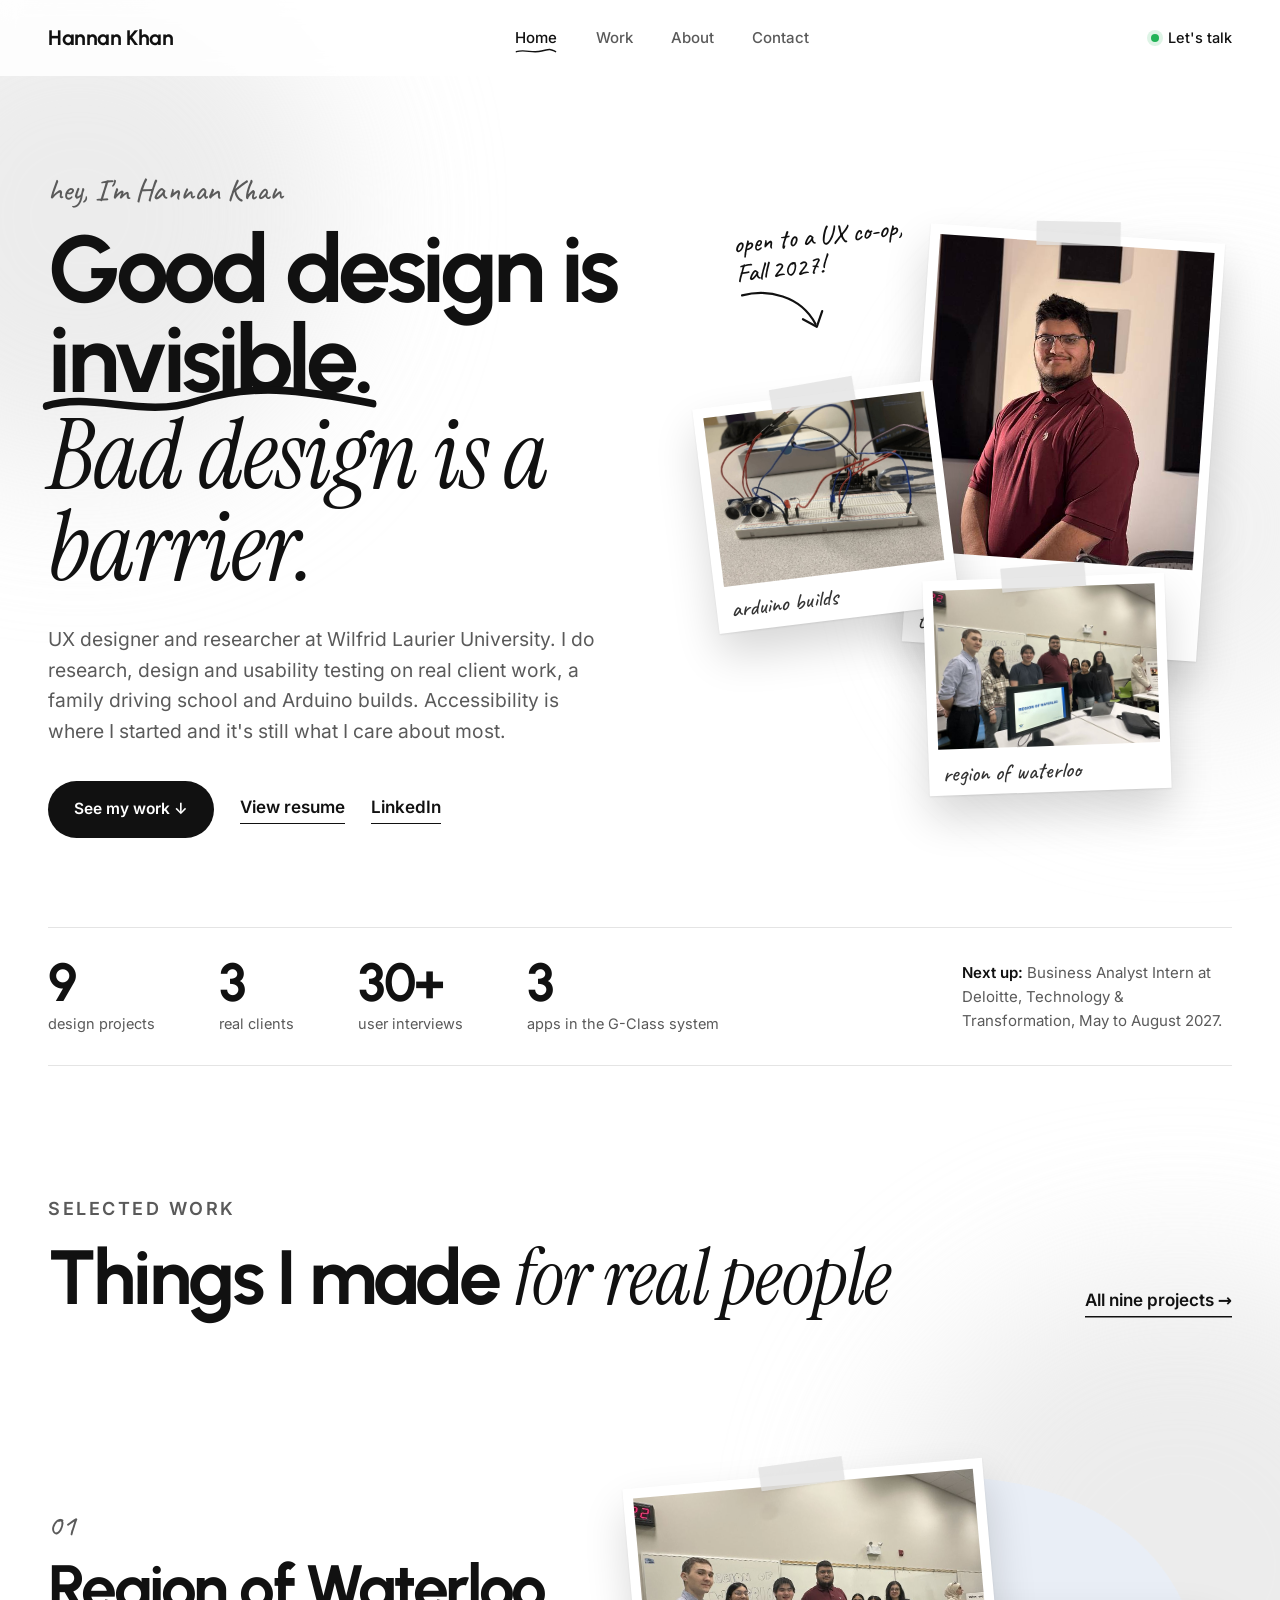
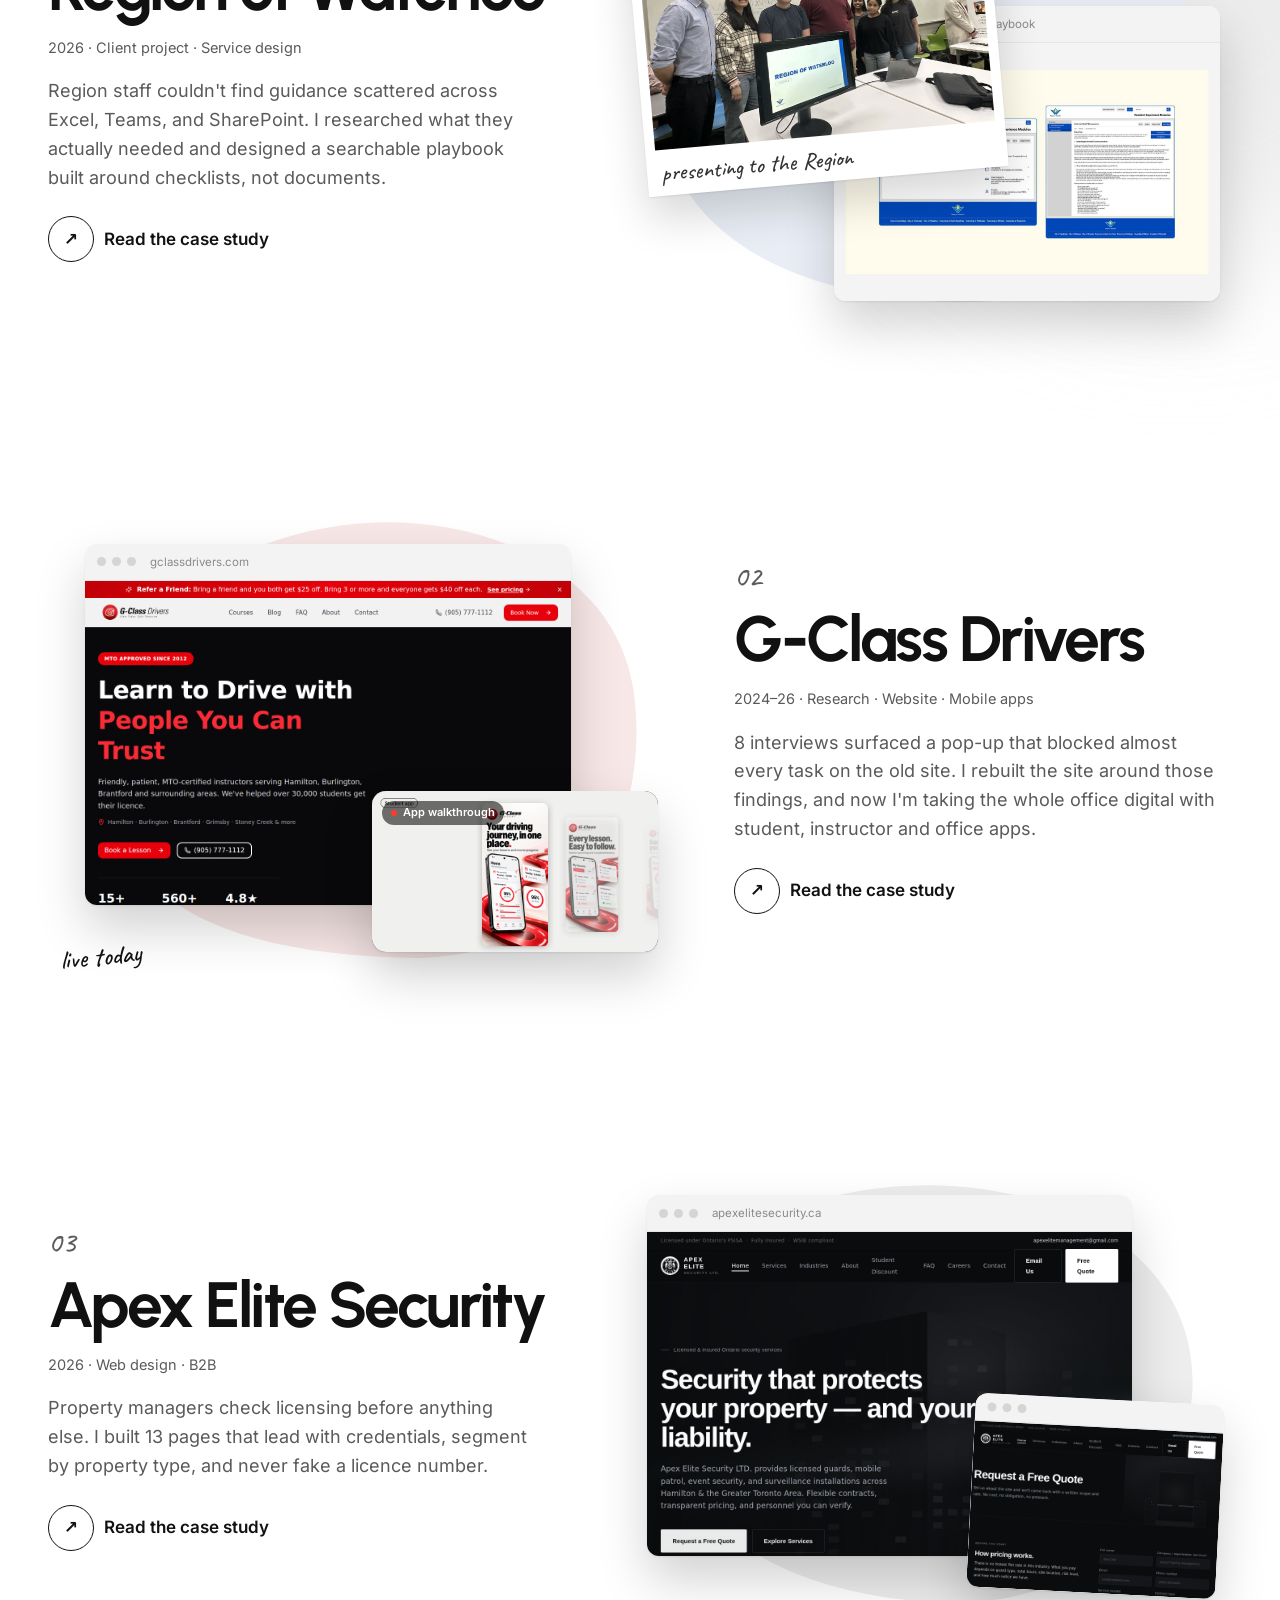
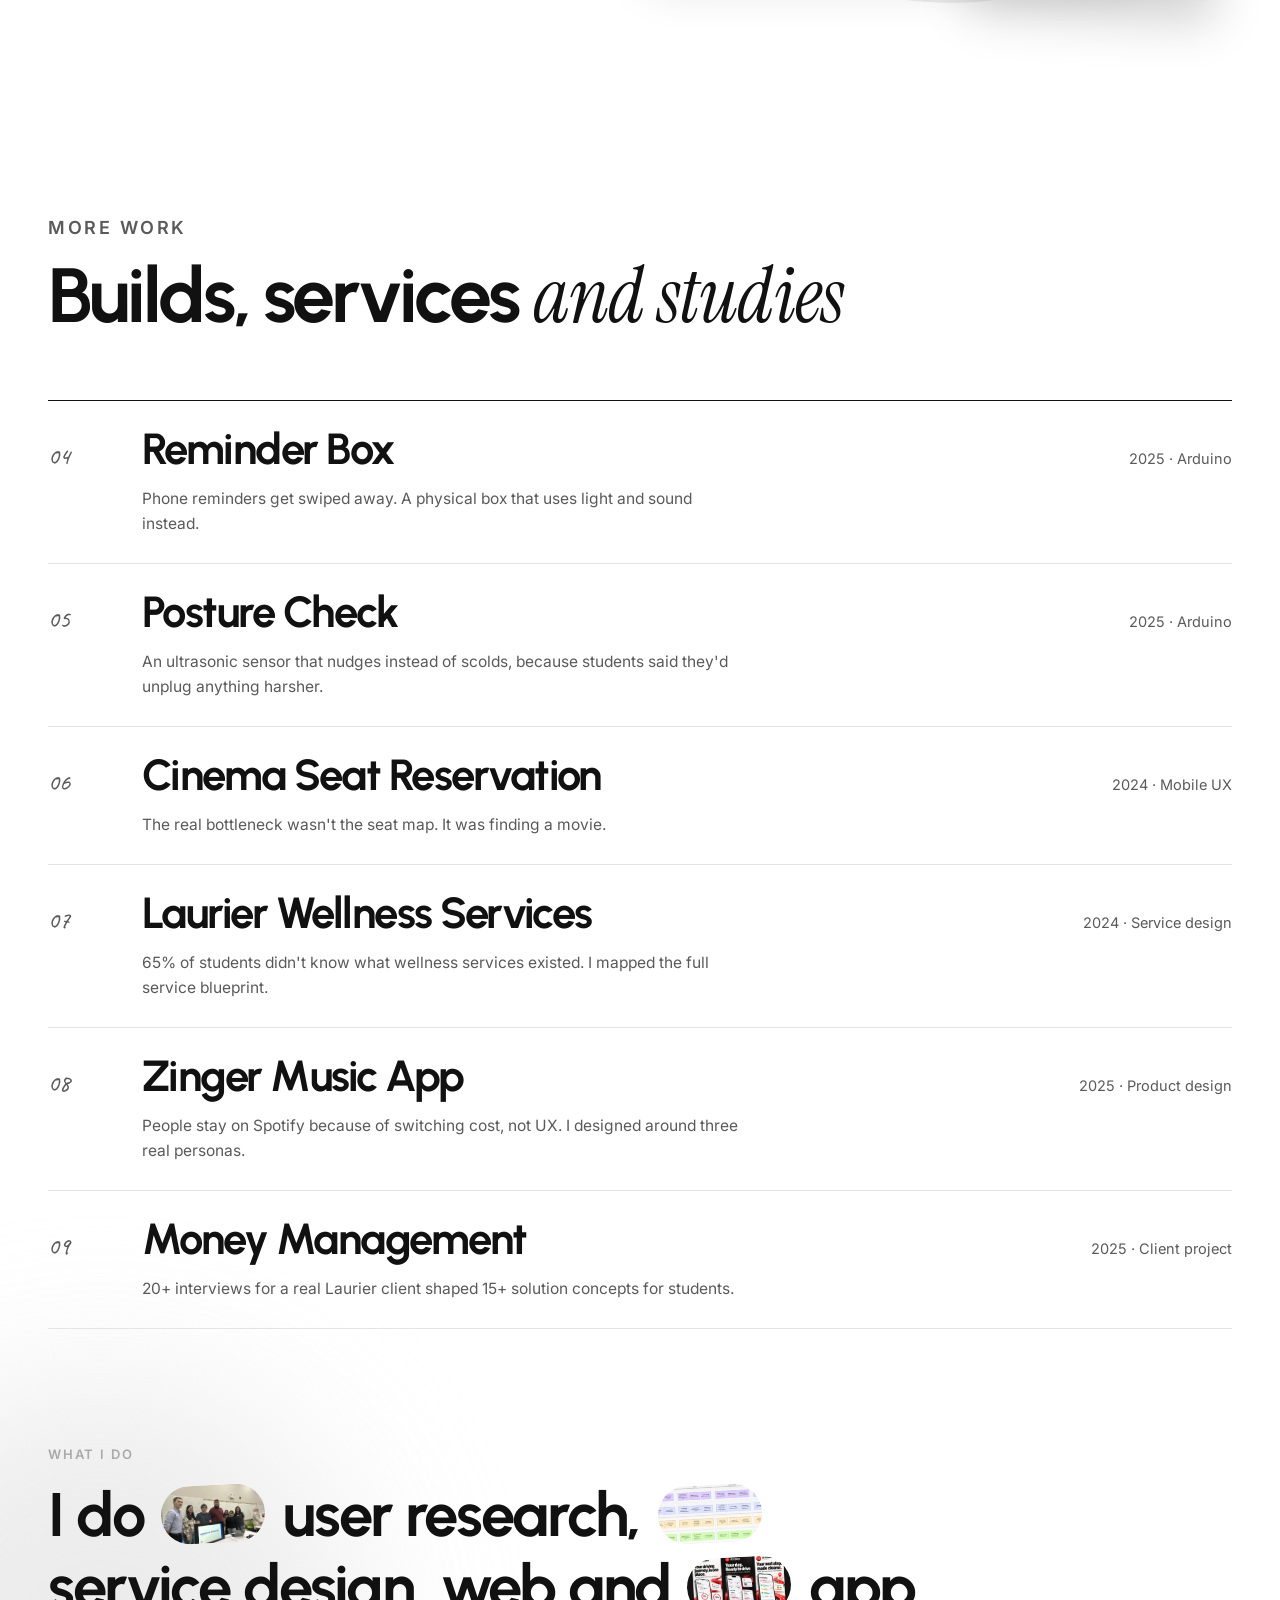
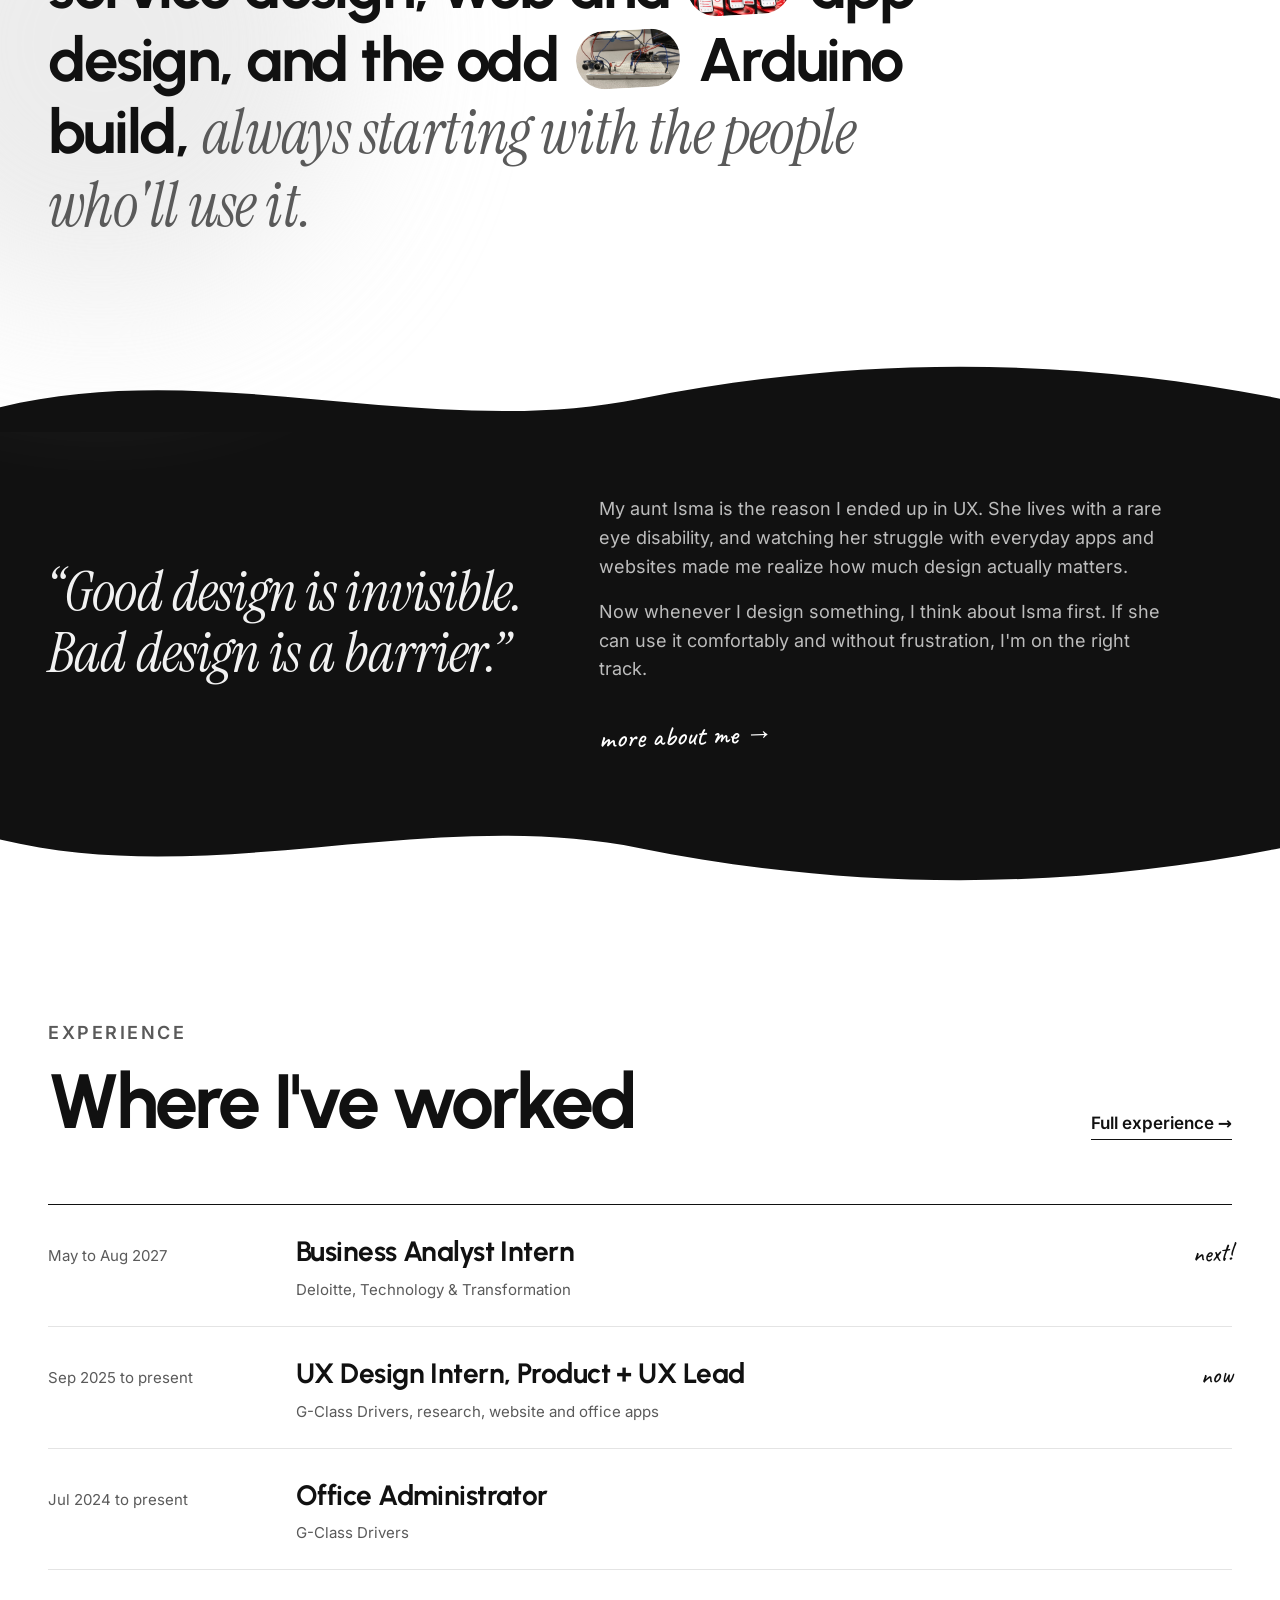
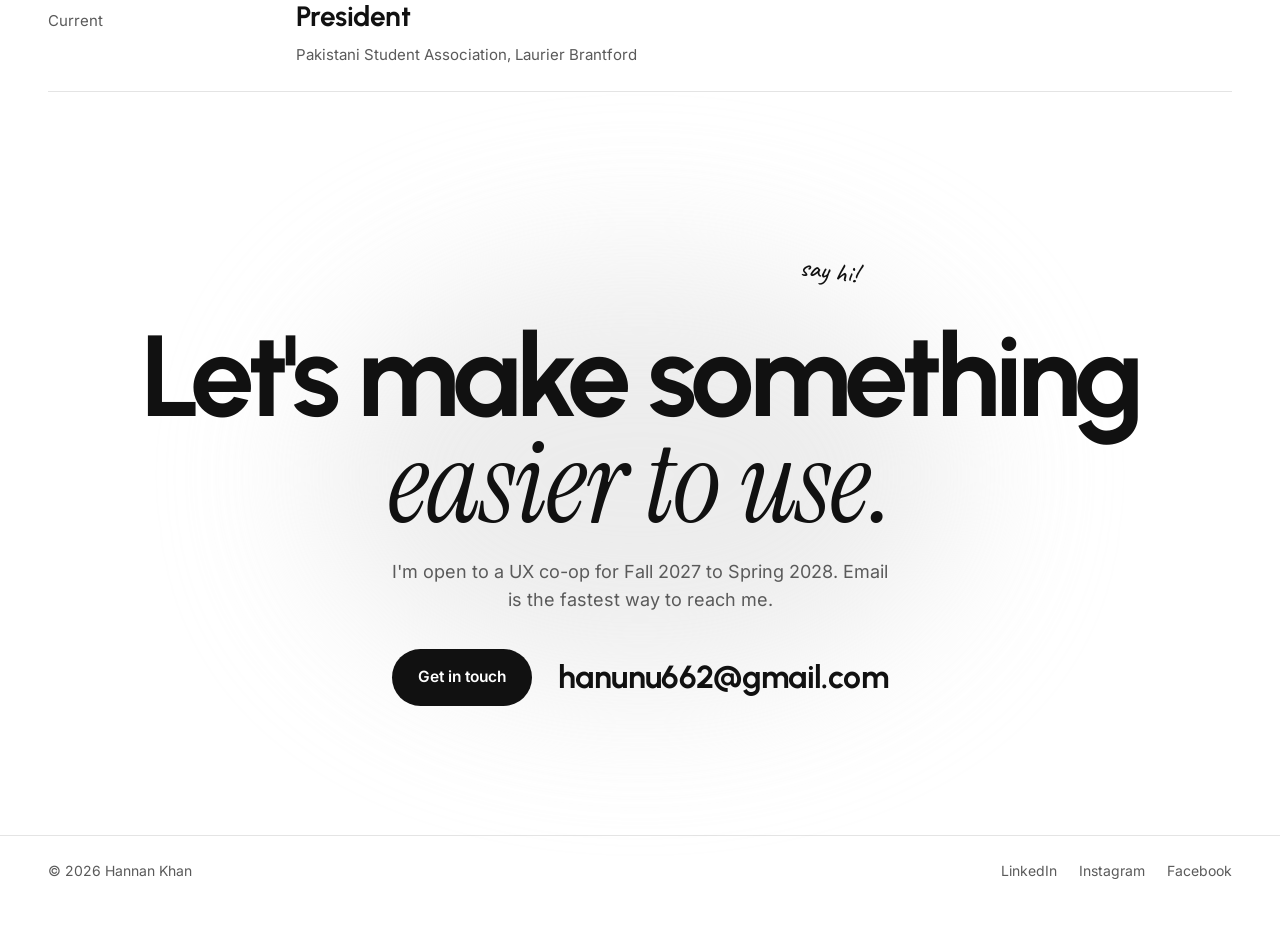
==== commit e7213a17: "Fix UX writing, add real G-Class app screenshots G-Class page says driving school (not Luxury Transp" ====
--- a/index.html
+++ b/index.html
@@ -22,7 +22,7 @@
 <meta name="theme-color" content="#F2F0EB">
 <link rel="preload" href="assets/fonts/urbanist-latin-700-normal.woff2" as="font" type="font/woff2" crossorigin>
 <link rel="stylesheet" href="styles.css">
-<script type="application/ld+json">{"@context": "https://schema.org", "@graph": [{"@type": "WebSite", "@id": "https://hannankhan2025.com/#site", "url": "https://hannankhan2025.com/", "name": "Hannan Khan, UX Portfolio", "author": {"@id": "https://hannankhan2025.com/#hannan"}}, {"@type": "Person", "@id": "https://hannankhan2025.com/#hannan", "name": "Hannan Khan", "jobTitle": "UX Designer and Researcher", "description": "UX design student at Wilfrid Laurier University focused on accessible, research-driven digital experiences.", "url": "https://hannankhan2025.com/", "image": "https://hannankhan2025.com/assets/portrait.jpg", "email": "mailto:hanunu662@gmail.com", "address": {"@type": "PostalAddress", "addressLocality": "Hamilton", "addressRegion": "ON", "addressCountry": "CA"}, "alumniOf": {"@type": "CollegeOrUniversity", "name": "Wilfrid Laurier University"}, "worksFor": {"@type": "Organization", "name": "G Class Drivers", "url": "https://gclassdrivers.com"}, "knowsAbout": ["UX design", "UX research", "Accessibility", "Service design", "Usability testing", "Prototyping", "Figma", "Arduino"], "sameAs": ["https://www.linkedin.com/in/hannan-khan-906102208", "https://www.instagram.com/hannankhan661", "https://www.facebook.com/hannan.khan.626385"]}]}</script>
+<script type="application/ld+json">{"@context": "https://schema.org", "@graph": [{"@type": "WebSite", "@id": "https://hannankhan2025.com/#site", "url": "https://hannankhan2025.com/", "name": "Hannan Khan, UX Portfolio", "author": {"@id": "https://hannankhan2025.com/#hannan"}}, {"@type": "Person", "@id": "https://hannankhan2025.com/#hannan", "name": "Hannan Khan", "jobTitle": "UX Designer and Researcher", "description": "UX design student at Wilfrid Laurier University focused on accessible, research-driven digital experiences.", "url": "https://hannankhan2025.com/", "image": "https://hannankhan2025.com/assets/portrait.jpg", "email": "mailto:hanunu662@gmail.com", "address": {"@type": "PostalAddress", "addressLocality": "Hamilton", "addressRegion": "ON", "addressCountry": "CA"}, "alumniOf": {"@type": "CollegeOrUniversity", "name": "Wilfrid Laurier University"}, "worksFor": {"@type": "Organization", "name": "G-Class Drivers", "url": "https://gclassdrivers.com"}, "knowsAbout": ["UX design", "UX research", "Accessibility", "Service design", "Usability testing", "Prototyping", "Figma", "Arduino"], "sameAs": ["https://www.linkedin.com/in/hannan-khan-906102208", "https://www.instagram.com/hannankhan661", "https://www.facebook.com/hannan.khan.626385"]}]}</script>
 </head>
 <body>
 <a class="skip" href="#main">Skip to content</a>
@@ -84,7 +84,7 @@
         <span class="num">01</span>
         <h3>Region of Waterloo</h3>
         <p class="meta"><span>2026</span><span>Client project</span><span>Service design</span></p>
-        <p class="desc">Region staff couldn't find guidance scattered across Excel, Teams and SharePoint. I researched what they actually needed and designed a searchable playbook built around checklists, not documents.</p>
+        <p class="desc">Region staff couldn't find guidance scattered across Excel, Teams, and SharePoint. I researched what they actually needed and designed a searchable playbook built around checklists, not documents.</p>
         <span class="go"><i>&#8599;</i>Read the case study</span>
       </div>
       <div class="stage">
@@ -99,7 +99,7 @@
         <span class="num">02</span>
         <h3>G-Class Drivers</h3>
         <p class="meta"><span>2024&ndash;26</span><span>Research</span><span>Website</span><span>Mobile apps</span></p>
-        <p class="desc">8 driver interviews surfaced a pop-up that blocked almost every task on the live site. I rebuilt the site around those findings, and now I'm taking the whole office digital with student, instructor and office apps.</p>
+        <p class="desc">8 interviews surfaced a pop-up that blocked almost every task on the old site. I rebuilt the site around those findings, and now I'm taking the whole office digital with student, instructor and office apps.</p>
         <span class="go"><i>&#8599;</i>Read the case study</span>
       </div>
       <div class="stage">
@@ -134,7 +134,7 @@
     <li><a href="case-posture-check.html"><span class="n">05</span><h3>Posture Check</h3><span class="yr">2025 &middot; Arduino</span><p>An ultrasonic sensor that nudges instead of scolds, because students said they'd unplug anything harsher.</p><img class="peek" src="assets/posture-check.jpg" alt="" loading="lazy"></a></li>
     <li><a href="case-seat-reservation.html"><span class="n">06</span><h3>Cinema Seat Reservation</h3><span class="yr">2024 &middot; Mobile UX</span><p>The real bottleneck wasn't the seat map. It was finding a movie.</p><img class="peek" src="assets/seat-reservation.jpg" alt="" loading="lazy"></a></li>
     <li><a href="case-wellness.html"><span class="n">07</span><h3>Laurier Wellness Services</h3><span class="yr">2024 &middot; Service design</span><p>65% of students didn't know what wellness services existed. I mapped the full service blueprint.</p><img class="peek" src="assets/wellness.jpg" alt="" loading="lazy"></a></li>
-    <li><a href="case-zinger.html"><span class="n">08</span><h3>Zinger Music App</h3><span class="yr">2025 &middot; Product design</span><p>People stay on Spotify because of switching cost, not UX. Designed around three real personas.</p><img class="peek" src="assets/zinger.jpg" alt="" loading="lazy"></a></li>
+    <li><a href="case-zinger.html"><span class="n">08</span><h3>Zinger Music App</h3><span class="yr">2025 &middot; Product design</span><p>People stay on Spotify because of switching cost, not UX. I designed around three real personas.</p><img class="peek" src="assets/zinger.jpg" alt="" loading="lazy"></a></li>
     <li><a href="case-money-management.html"><span class="n">09</span><h3>Money Management</h3><span class="yr">2025 &middot; Client project</span><p>20+ interviews for a real Laurier client shaped 15+ solution concepts for students.</p><img class="peek" src="assets/money-management.jpg" alt="" loading="lazy"></a></li>
   </ul>
 </div></section>
@@ -183,7 +183,7 @@
 
 <footer>
   <div class="wrap">
-    <span>© 2026 Hannan Khan. Designed and built with intention.</span>
+    <span>© 2026 Hannan Khan</span>
     <span>
       <a href="https://www.linkedin.com/in/hannan-khan-906102208" target="_blank" rel="noopener">LinkedIn</a>
       <a href="https://www.instagram.com/hannankhan661" target="_blank" rel="noopener">Instagram</a>
--- a/styles.css
+++ b/styles.css
@@ -483,3 +483,7 @@
 .phones figcaption{font-family:var(--hand);font-size:22px;color:#A8A8A8;padding-top:10px}
 .dark h4.label{color:#A8A8A8}
 @media(max-width:760px){.portal-grid{grid-template-columns:1fr}.phones{grid-template-columns:1fr 1fr}.phones figure:last-child{display:none}}
+
+/* G-Class: real phone screenshots */
+.real-phones .case-img img{height:clamp(440px,74vh,780px);width:auto;max-width:none;border-radius:34px;border:7px solid #2C2C2C;background:#fff;box-shadow:0 24px 50px rgba(0,0,0,.35)}
+.real-phones .case-img .cap{max-width:300px;text-align:left}
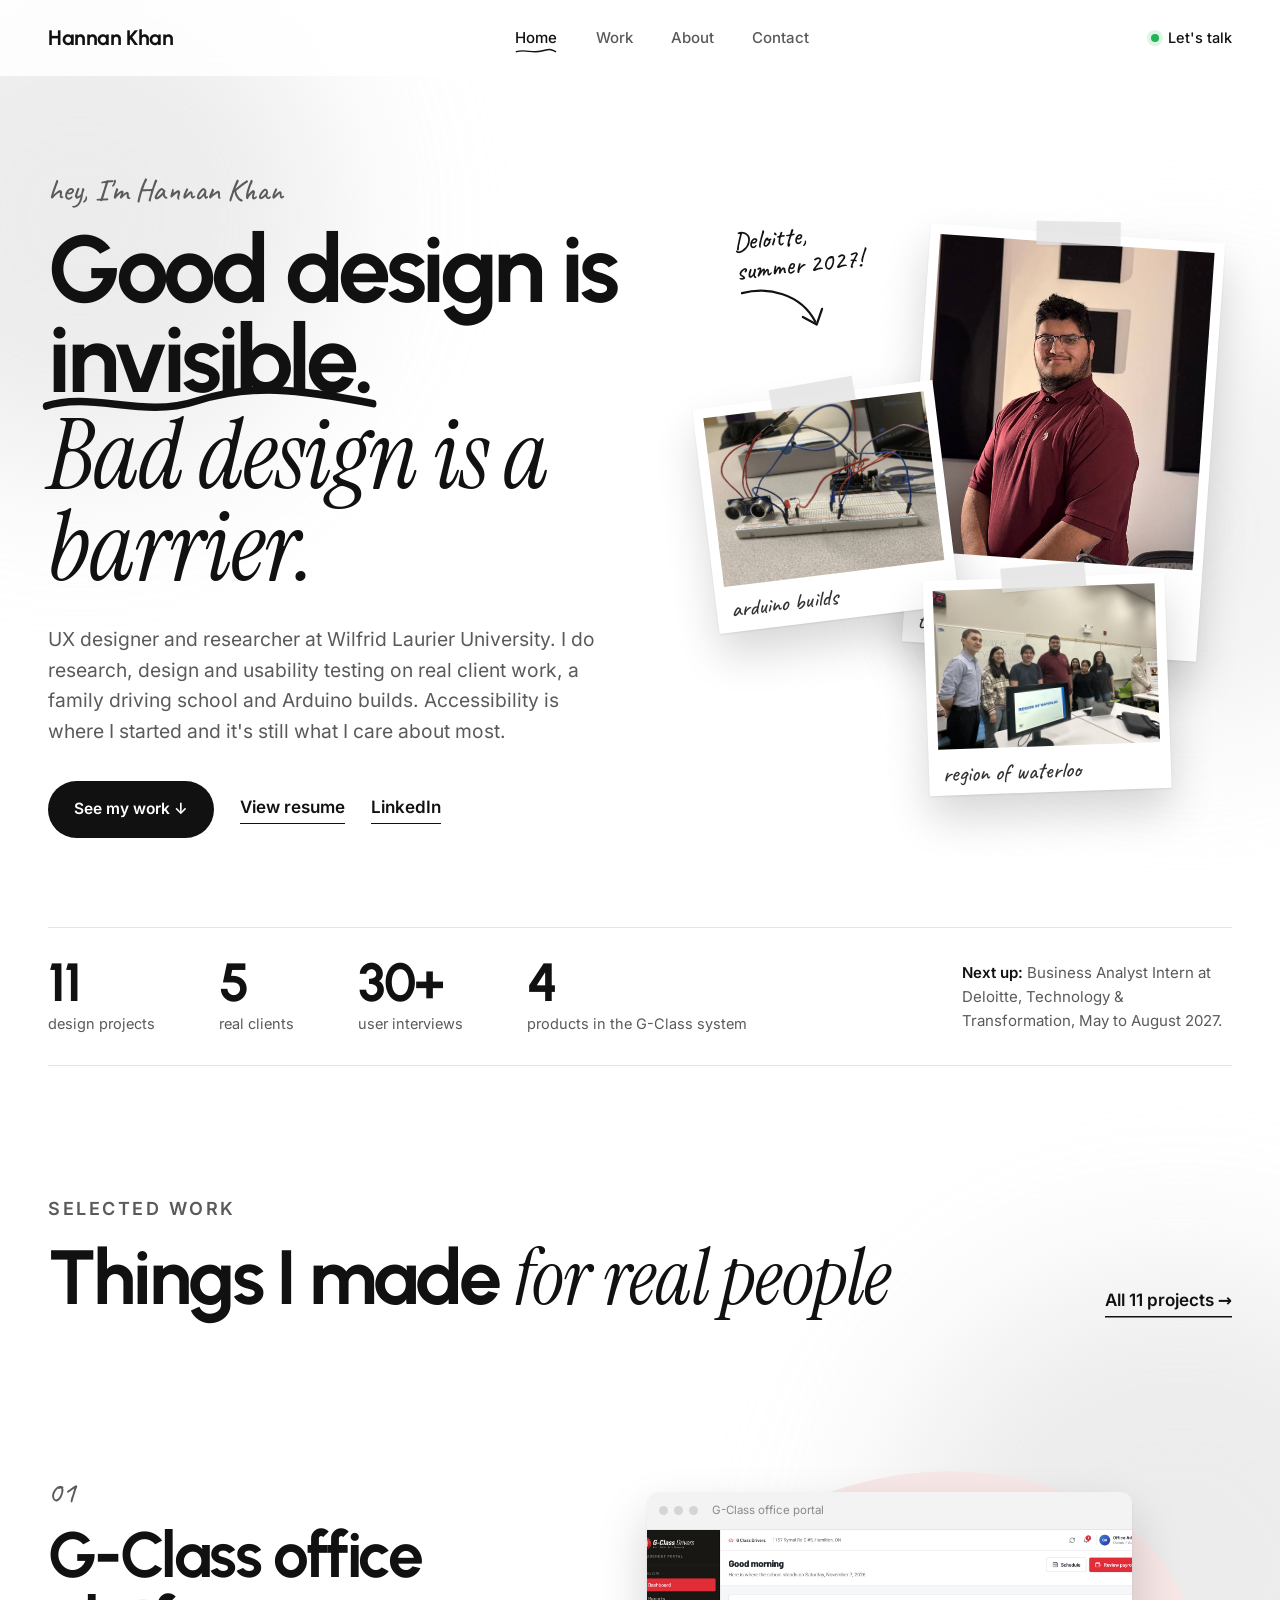
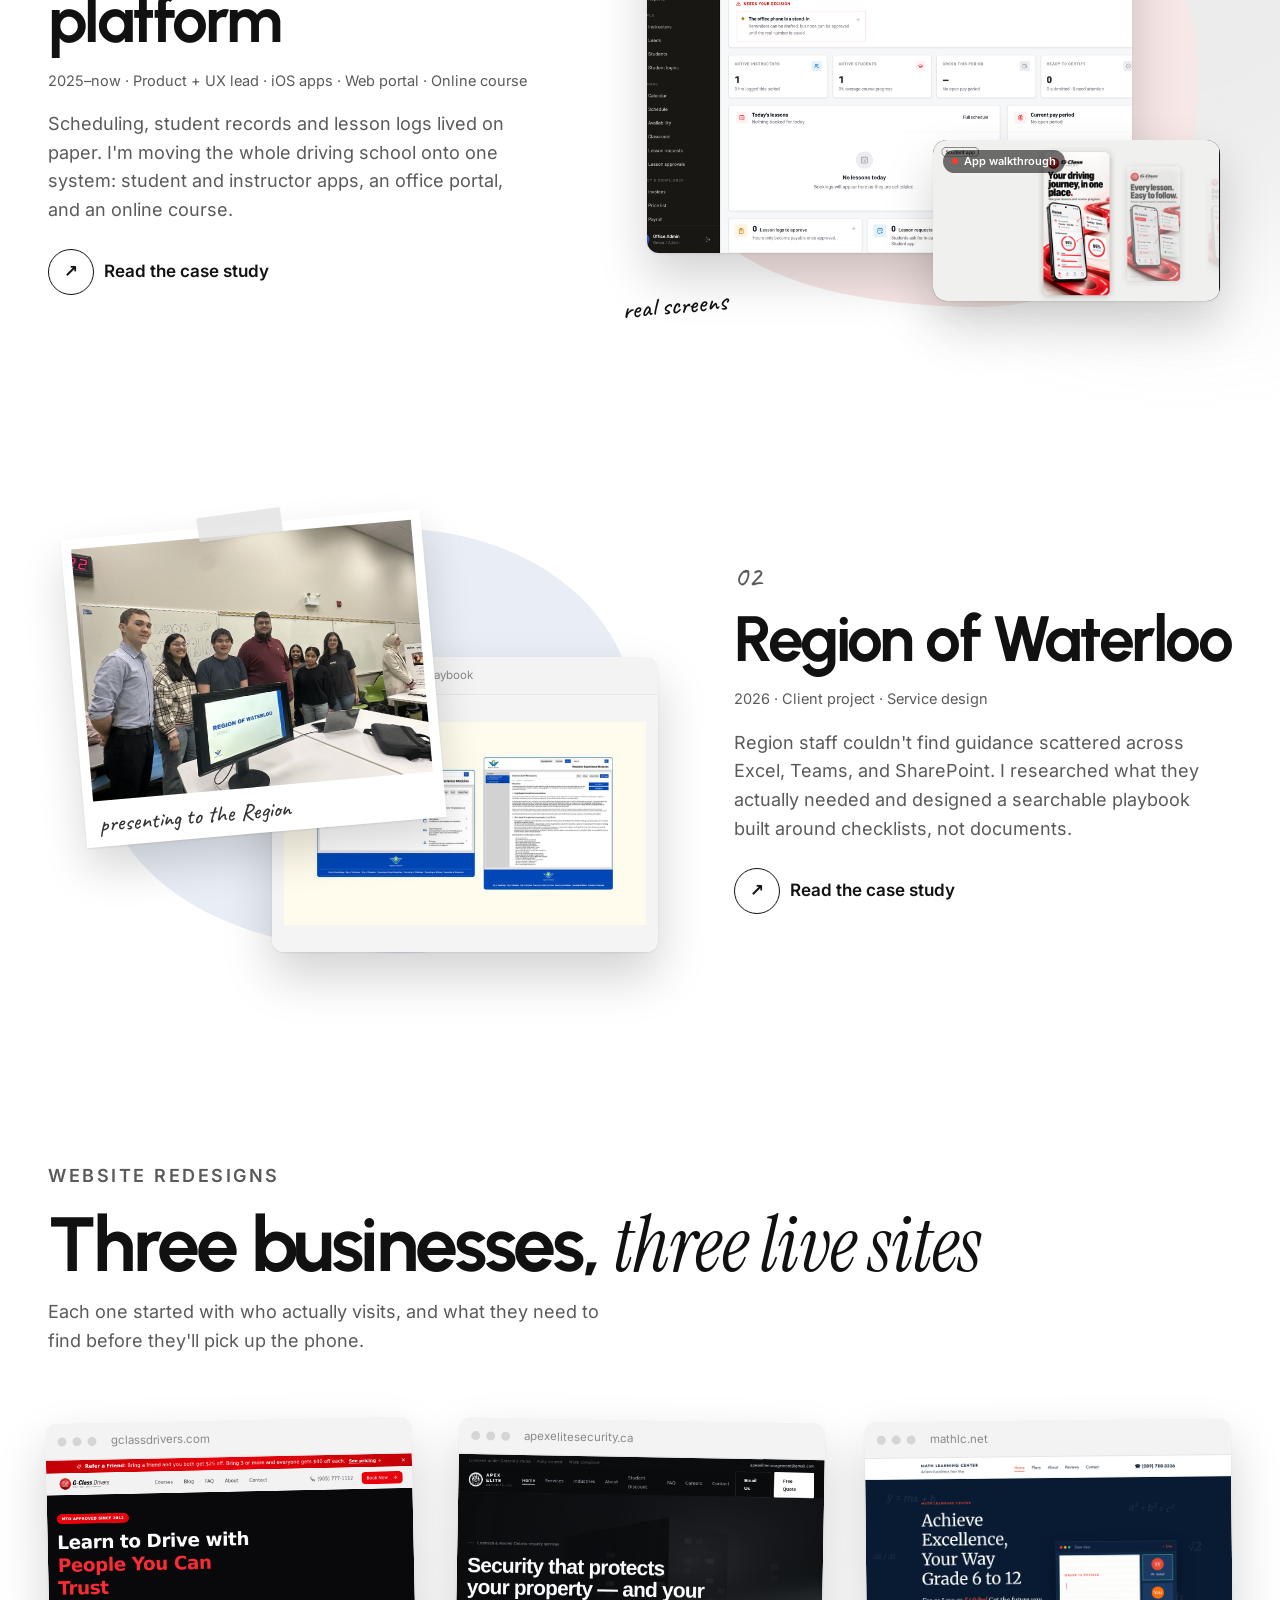
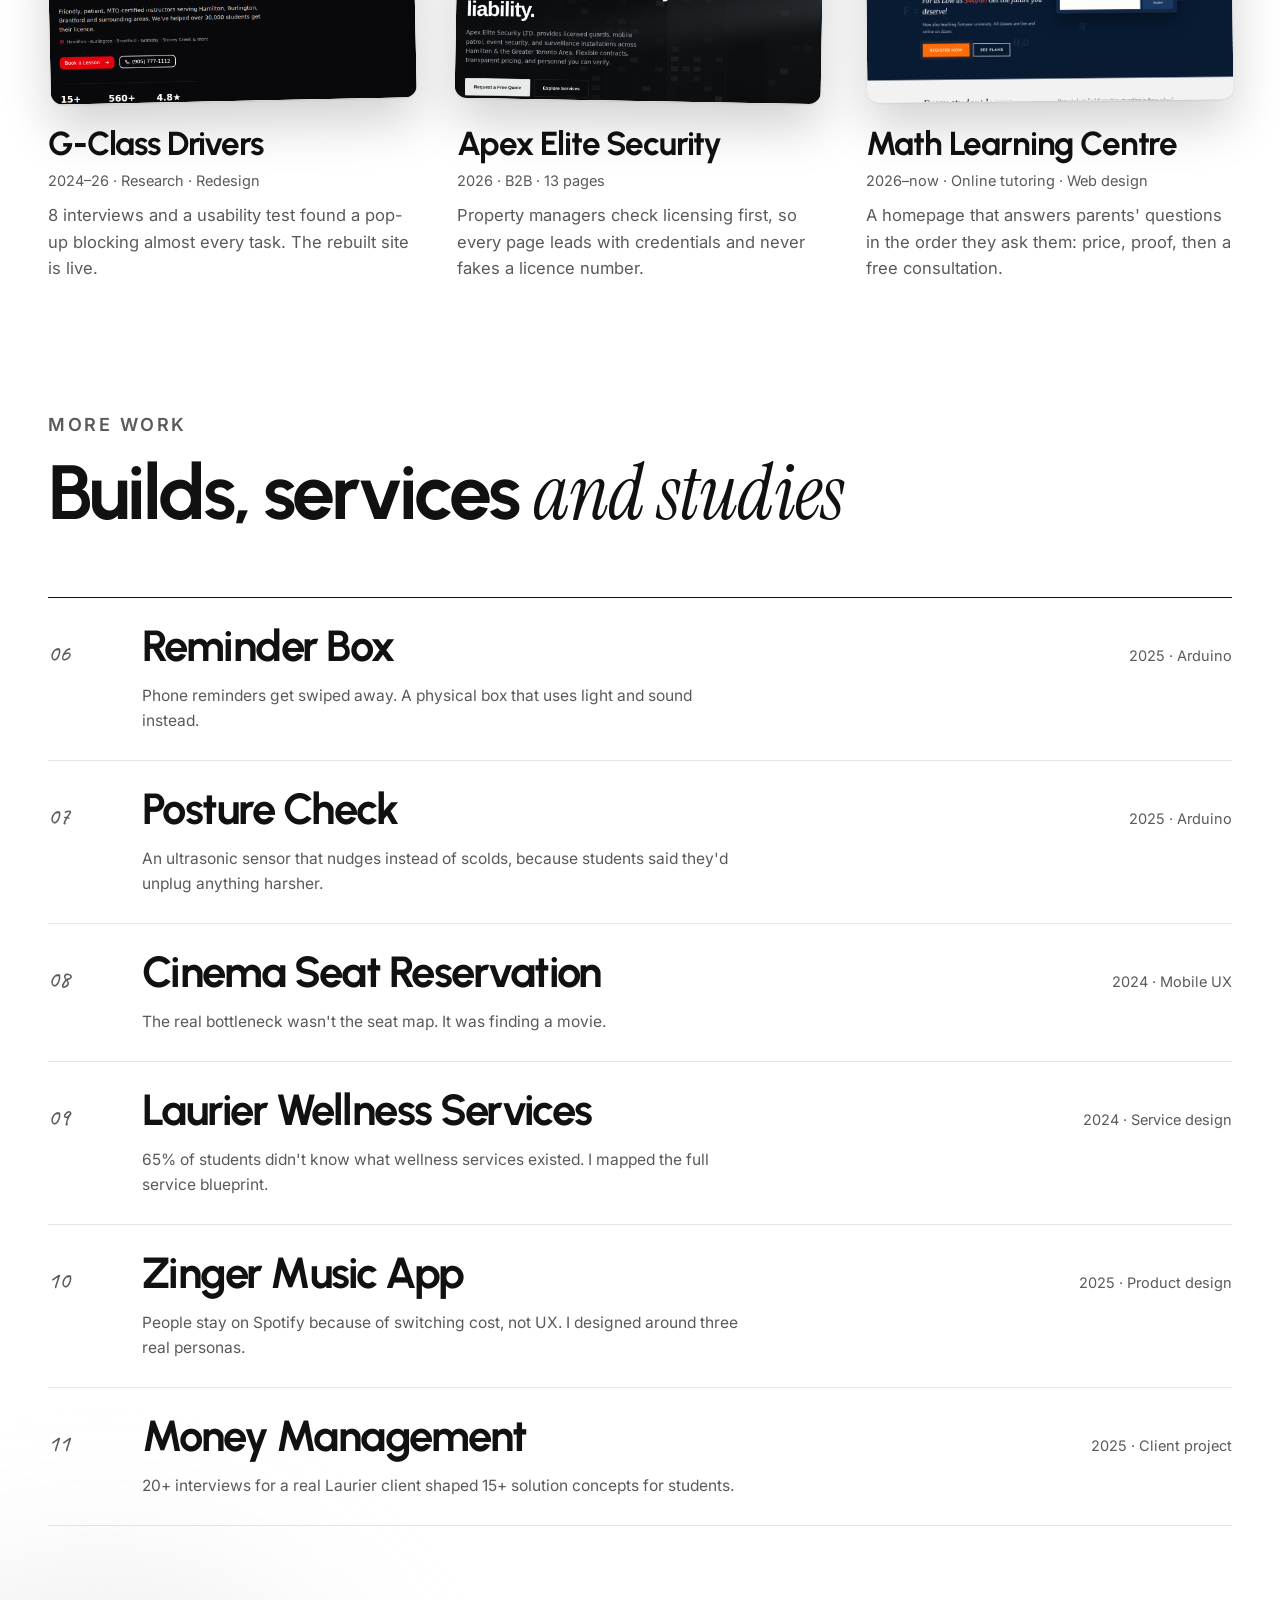
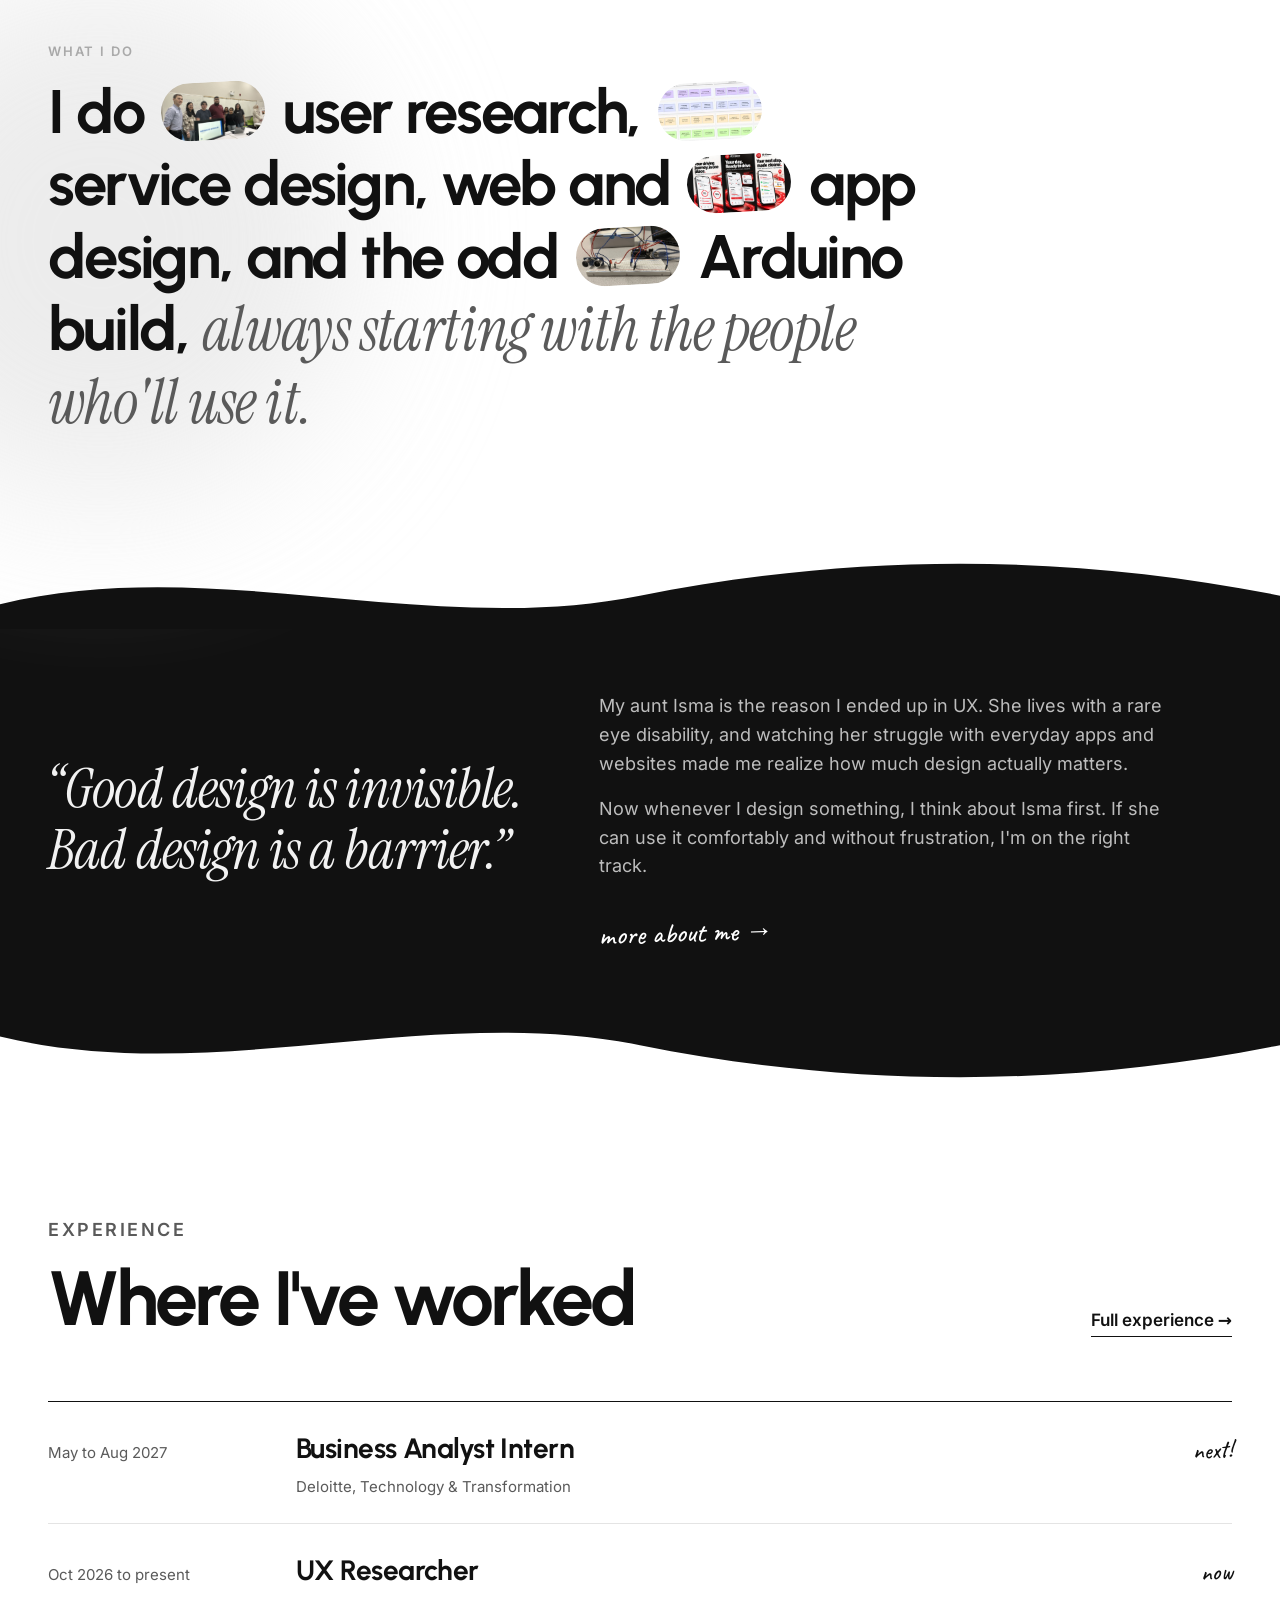
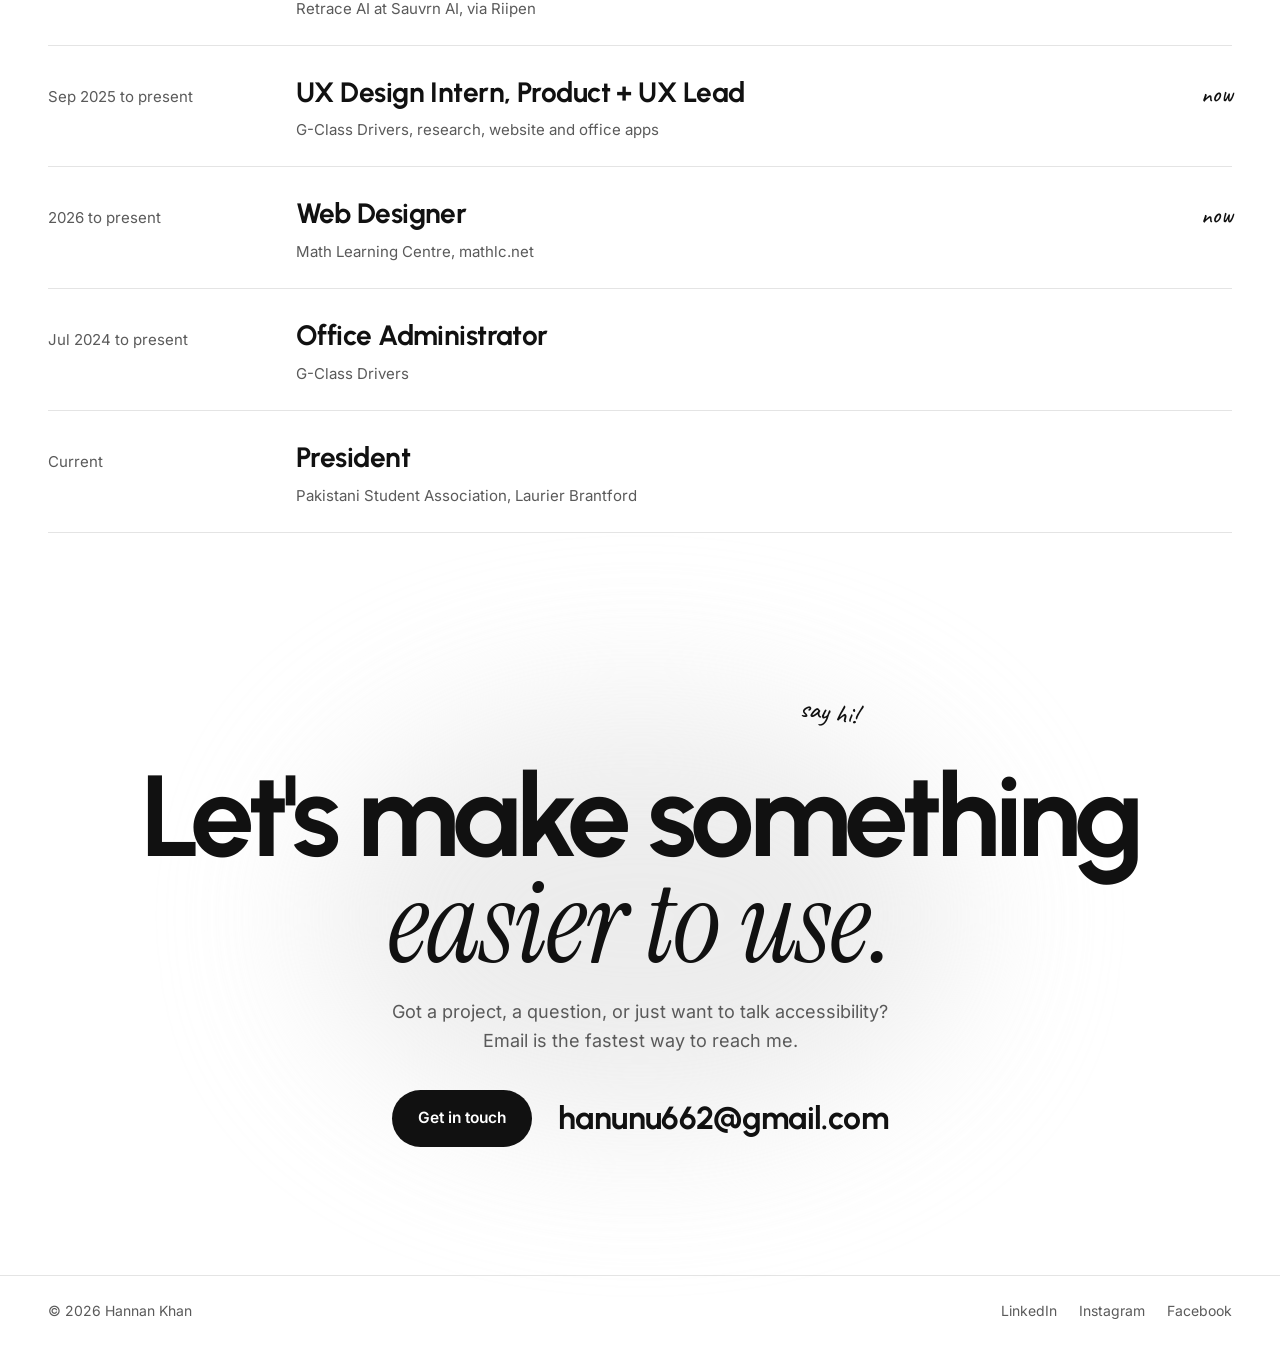
==== commit 6dfc5710: "Split G-Class, add Math LC and website redesigns, drop co-op lines - G-Class split into the website " ====
--- a/index.html
+++ b/index.html
@@ -51,7 +51,7 @@
       <p class="lede reveal">UX designer and researcher at Wilfrid Laurier University. I do research, design and usability testing on real client work, a family driving school and Arduino builds. Accessibility is where I started and it's still what I care about most.</p>
       <div class="actions reveal">
         <a class="btn" href="#work">See my work &#8595;</a>
-        <a class="textlink" href="https://drive.google.com/file/d/1i3wRswTQNBSp5Sl4AcmS7Md9StOYJtvV/view?usp=sharing" target="_blank" rel="noopener">View resume</a>
+        <a class="textlink" href="downloads/Hannan_Khan_Resume.pdf" target="_blank" rel="noopener">View resume</a>
         <a class="textlink" href="https://www.linkedin.com/in/hannan-khan-906102208" target="_blank" rel="noopener">LinkedIn</a>
       </div>
     </div>
@@ -59,17 +59,17 @@
       <figure class="polaroid pol-1"><img src="assets/portrait.jpg" alt="Hannan Khan" width="501" height="579"><figcaption>that's me</figcaption></figure>
       <figure class="polaroid pol-2"><img src="assets/posture_real.jpg" alt="Posture Check Arduino build on a breadboard" loading="lazy"><figcaption>arduino builds</figcaption></figure>
       <figure class="polaroid pol-3"><img src="assets/row_team.jpg" alt="Region of Waterloo project team" loading="lazy"><figcaption>region of waterloo</figcaption></figure>
-      <div class="note note-hi"><span>open to a UX co-op,<br>Fall 2027!</span><svg width="90" height="60" viewBox="0 0 90 60" aria-hidden="true"><path d="M4 8 C 30 4, 62 14, 74 44"/><path d="M62 38 L 75 47 L 82 32"/></svg></div>
+      <div class="note note-hi"><span>Deloitte,<br>summer 2027!</span><svg width="90" height="60" viewBox="0 0 90 60" aria-hidden="true"><path d="M4 8 C 30 4, 62 14, 74 44"/><path d="M62 38 L 75 47 L 82 32"/></svg></div>
     </div>
   </div>
 </section>
 
 <section class="wrap">
   <div class="facts reveal">
-    <div><b>9</b><span>design projects</span></div>
-    <div><b>3</b><span>real clients</span></div>
+    <div><b>11</b><span>design projects</span></div>
+    <div><b>5</b><span>real clients</span></div>
     <div><b>30+</b><span>user interviews</span></div>
-    <div><b>3</b><span>apps in the G-Class system</span></div>
+    <div><b>4</b><span>products in the G-Class system</span></div>
     <p class="next"><b>Next up:</b> Business Analyst Intern at Deloitte, Technology &amp; Transformation, May to August 2027.</p>
   </div>
 </section>
@@ -77,11 +77,27 @@
 <section class="block" id="work">
   <div class="glow" style="width:600px;height:600px;right:-200px;top:200px"></div>
   <div class="wrap">
-    <div class="head reveal"><div><p class="eyebrow">Selected work</p><h2>Things I made <span class="it">for real people</span></h2></div><a class="more" href="work.html">All nine projects</a></div>
-
-    <a class="show reveal" href="case-region-of-waterloo.html">
+    <div class="head reveal"><div><p class="eyebrow">Selected work</p><h2>Things I made <span class="it">for real people</span></h2></div><a class="more" href="work.html">All 11 projects</a></div>
+
+    <a class="show reveal" href="case-gclass-platform.html">
       <div>
         <span class="num">01</span>
+        <h3>G-Class office platform</h3>
+        <p class="meta"><span>2025&ndash;now</span><span>Product + UX lead</span><span>iOS apps</span><span>Web portal</span><span>Online course</span></p>
+        <p class="desc">Scheduling, student records and lesson logs lived on paper. I'm moving the whole driving school onto one system: student and instructor apps, an office portal, and an online course.</p>
+        <span class="go"><i>&#8599;</i>Read the case study</span>
+      </div>
+      <div class="stage">
+        <div class="blob" aria-hidden="true"><svg viewBox="0 0 500 400" preserveAspectRatio="none"><path d="M232 18 C 340 4 468 52 480 166 C 494 292 418 392 284 388 C 150 384 34 352 22 226 C 10 104 124 32 232 18 Z" fill="#F7E7E6"/></svg></div>
+        <div class="win win-main"><div class="bar"><i></i><i></i><i></i><span>G-Class office portal</span></div><div class="screen" data-frames="assets/frames/gclass-platform-1.jpg|assets/frames/gclass-platform-2.jpg|assets/frames/gclass-platform-3.jpg|assets/frames/gclass-platform-4.jpg"><img src="assets/frames/gclass-platform-1.jpg" alt="" loading="lazy" decoding="async"></div></div>
+        <div class="win win-video"><div class="screen"><span class="live">App walkthrough</span><video src="assets/gclass-app/walkthrough.mp4" poster="assets/gclass-app/walkthrough-poster.jpg" muted loop playsinline autoplay preload="metadata" aria-label="G-Class Student and Instructor app walkthrough"></video></div></div>
+        <div class="note" style="left:2%;bottom:2%;transform:rotate(-5deg)"><span>real screens</span></div>
+      </div>
+    </a>
+
+    <a class="show flip reveal" href="case-region-of-waterloo.html">
+      <div>
+        <span class="num">02</span>
         <h3>Region of Waterloo</h3>
         <p class="meta"><span>2026</span><span>Client project</span><span>Service design</span></p>
         <p class="desc">Region staff couldn't find guidance scattered across Excel, Teams, and SharePoint. I researched what they actually needed and designed a searchable playbook built around checklists, not documents.</p>
@@ -93,49 +109,42 @@
         <div class="win win-main" style="left:auto;right:2%;top:auto;bottom:6%;width:62%"><div class="bar"><i></i><i></i><i></i><span>Digital Services Playbook</span></div><div class="screen" data-frames="assets/frames/region-of-waterloo-2.jpg|assets/frames/region-of-waterloo-3.jpg|assets/frames/region-of-waterloo-4.jpg"><img src="assets/frames/region-of-waterloo-2.jpg" alt="" loading="lazy" decoding="async"></div></div>
       </div>
     </a>
-
-    <a class="show flip reveal" href="case-gclass-drivers.html">
-      <div>
-        <span class="num">02</span>
-        <h3>G-Class Drivers</h3>
-        <p class="meta"><span>2024&ndash;26</span><span>Research</span><span>Website</span><span>Mobile apps</span></p>
-        <p class="desc">8 interviews surfaced a pop-up that blocked almost every task on the old site. I rebuilt the site around those findings, and now I'm taking the whole office digital with student, instructor and office apps.</p>
-        <span class="go"><i>&#8599;</i>Read the case study</span>
-      </div>
-      <div class="stage">
-        <div class="blob" aria-hidden="true"><svg viewBox="0 0 500 400" preserveAspectRatio="none"><path d="M232 18 C 340 4 468 52 480 166 C 494 292 418 392 284 388 C 150 384 34 352 22 226 C 10 104 124 32 232 18 Z" fill="#F7E7E6"/></svg></div>
-        <div class="win win-main"><div class="bar"><i></i><i></i><i></i><span>gclassdrivers.com</span></div><div class="screen" data-frames="assets/process/gclass-drivers-gclass-home-0.jpg|assets/process/gclass-drivers-gclass-courses-1.jpg|assets/process/gclass-drivers-gclass-book-0.jpg|assets/process/gclass-drivers-gclass-pricing-1.jpg"><img src="assets/process/gclass-drivers-gclass-home-0.jpg" alt="" loading="lazy" decoding="async"></div></div>
-        <div class="win win-video"><div class="screen"><span class="live">App walkthrough</span><video src="assets/gclass-app/walkthrough.mp4" poster="assets/gclass-app/walkthrough-poster.jpg" muted loop playsinline autoplay preload="metadata" aria-label="G-Class Student and Instructor app walkthrough"></video></div></div>
-        <div class="note" style="left:2%;bottom:2%;transform:rotate(-5deg)"><span>live today</span></div>
-      </div>
-    </a>
-
-    <a class="show reveal" href="case-apex-security.html">
-      <div>
-        <span class="num">03</span>
-        <h3>Apex Elite Security</h3>
-        <p class="meta"><span>2026</span><span>Web design</span><span>B2B</span></p>
-        <p class="desc">Property managers check licensing before anything else. I built 13 pages that lead with credentials, segment by property type, and never fake a licence number.</p>
-        <span class="go"><i>&#8599;</i>Read the case study</span>
-      </div>
-      <div class="stage">
-        <div class="blob" aria-hidden="true"><svg viewBox="0 0 500 400" preserveAspectRatio="none"><path d="M262 26 C 380 30 486 96 476 208 C 466 318 374 392 248 382 C 124 372 22 318 24 196 C 26 76 144 22 262 26 Z" fill="#EDEDED"/></svg></div>
-        <div class="win win-main"><div class="bar"><i></i><i></i><i></i><span>apexelitesecurity.ca</span></div><div class="screen" data-frames="assets/process/apex-security-apex-index.jpg|assets/process/apex-security-apex-services.jpg|assets/process/apex-security-apex-industries.jpg|assets/process/apex-security-apex-quote.jpg|assets/process/apex-security-apex-about.jpg"><img src="assets/process/apex-security-apex-index.jpg" alt="" loading="lazy" decoding="async"></div></div>
-        <div class="win" style="right:2%;bottom:8%;width:40%;transform:rotate(3deg)"><div class="bar"><i></i><i></i><i></i></div><div class="screen" data-frames="assets/process/apex-security-apex-quote.jpg|assets/process/apex-security-apex-about.jpg|assets/process/apex-security-apex-services.jpg"><img src="assets/process/apex-security-apex-quote.jpg" alt="" loading="lazy" decoding="async"></div></div>
-      </div>
-    </a>
-  </div>
-</section>
+  </div>
+</section>
+
+<section class="block" style="padding-top:0" id="websites"><div class="wrap">
+  <div class="head reveal"><div><p class="eyebrow">Website redesigns</p><h2>Three businesses, <span class="it">three live sites</span></h2><p>Each one started with who actually visits, and what they need to find before they'll pick up the phone.</p></div></div>
+  <div class="sites">
+    <a class="site reveal" href="case-gclass-drivers.html">
+      <div class="win"><div class="bar"><i></i><i></i><i></i><span>gclassdrivers.com</span></div><div class="screen" data-frames="assets/process/gclass-drivers-gclass-home-0.jpg|assets/process/gclass-drivers-gclass-courses-1.jpg|assets/process/gclass-drivers-gclass-book-0.jpg|assets/process/gclass-drivers-gclass-pricing-1.jpg"><img src="assets/process/gclass-drivers-gclass-home-0.jpg" alt="" loading="lazy" decoding="async"></div></div>
+      <h3>G-Class Drivers</h3>
+      <p class="meta"><span>2024&ndash;26</span><span>Research</span><span>Redesign</span></p>
+      <p>8 interviews and a usability test found a pop-up blocking almost every task. The rebuilt site is live.</p>
+    </a>
+    <a class="site reveal" href="case-apex-security.html">
+      <div class="win"><div class="bar"><i></i><i></i><i></i><span>apexelitesecurity.ca</span></div><div class="screen" data-frames="assets/process/apex-security-apex-index.jpg|assets/process/apex-security-apex-services.jpg|assets/process/apex-security-apex-industries.jpg|assets/process/apex-security-apex-quote.jpg"><img src="assets/process/apex-security-apex-index.jpg" alt="" loading="lazy" decoding="async"></div></div>
+      <h3>Apex Elite Security</h3>
+      <p class="meta"><span>2026</span><span>B2B</span><span>13 pages</span></p>
+      <p>Property managers check licensing first, so every page leads with credentials and never fakes a licence number.</p>
+    </a>
+    <a class="site reveal" href="case-math-lc.html">
+      <div class="win"><div class="bar"><i></i><i></i><i></i><span>mathlc.net</span></div><div class="screen" data-frames="assets/mlc/frame-hero.jpg|assets/mlc/frame-steps.jpg|assets/mlc/frame-results.jpg|assets/mlc/frame-quiz.jpg"><img src="assets/mlc/frame-hero.jpg" alt="" loading="lazy" decoding="async"></div></div>
+      <h3>Math Learning Centre</h3>
+      <p class="meta"><span>2026&ndash;now</span><span>Online tutoring</span><span>Web design</span></p>
+      <p>A homepage that answers parents' questions in the order they ask them: price, proof, then a free consultation.</p>
+    </a>
+  </div>
+</div></section>
 
 <section class="block" style="padding-top:0"><div class="wrap">
   <div class="head reveal"><div><p class="eyebrow">More work</p><h2>Builds, services <span class="it">and studies</span></h2></div></div>
   <ul class="list reveal">
-    <li><a href="case-reminder-box.html"><span class="n">04</span><h3>Reminder Box</h3><span class="yr">2025 &middot; Arduino</span><p>Phone reminders get swiped away. A physical box that uses light and sound instead.</p><img class="peek" src="assets/reminder-box.jpg" alt="" loading="lazy"></a></li>
-    <li><a href="case-posture-check.html"><span class="n">05</span><h3>Posture Check</h3><span class="yr">2025 &middot; Arduino</span><p>An ultrasonic sensor that nudges instead of scolds, because students said they'd unplug anything harsher.</p><img class="peek" src="assets/posture-check.jpg" alt="" loading="lazy"></a></li>
-    <li><a href="case-seat-reservation.html"><span class="n">06</span><h3>Cinema Seat Reservation</h3><span class="yr">2024 &middot; Mobile UX</span><p>The real bottleneck wasn't the seat map. It was finding a movie.</p><img class="peek" src="assets/seat-reservation.jpg" alt="" loading="lazy"></a></li>
-    <li><a href="case-wellness.html"><span class="n">07</span><h3>Laurier Wellness Services</h3><span class="yr">2024 &middot; Service design</span><p>65% of students didn't know what wellness services existed. I mapped the full service blueprint.</p><img class="peek" src="assets/wellness.jpg" alt="" loading="lazy"></a></li>
-    <li><a href="case-zinger.html"><span class="n">08</span><h3>Zinger Music App</h3><span class="yr">2025 &middot; Product design</span><p>People stay on Spotify because of switching cost, not UX. I designed around three real personas.</p><img class="peek" src="assets/zinger.jpg" alt="" loading="lazy"></a></li>
-    <li><a href="case-money-management.html"><span class="n">09</span><h3>Money Management</h3><span class="yr">2025 &middot; Client project</span><p>20+ interviews for a real Laurier client shaped 15+ solution concepts for students.</p><img class="peek" src="assets/money-management.jpg" alt="" loading="lazy"></a></li>
+    <li><a href="case-reminder-box.html"><span class="n">06</span><h3>Reminder Box</h3><span class="yr">2025 &middot; Arduino</span><p>Phone reminders get swiped away. A physical box that uses light and sound instead.</p><img class="peek" src="assets/reminder-box.jpg" alt="" loading="lazy"></a></li>
+    <li><a href="case-posture-check.html"><span class="n">07</span><h3>Posture Check</h3><span class="yr">2025 &middot; Arduino</span><p>An ultrasonic sensor that nudges instead of scolds, because students said they'd unplug anything harsher.</p><img class="peek" src="assets/posture-check.jpg" alt="" loading="lazy"></a></li>
+    <li><a href="case-seat-reservation.html"><span class="n">08</span><h3>Cinema Seat Reservation</h3><span class="yr">2024 &middot; Mobile UX</span><p>The real bottleneck wasn't the seat map. It was finding a movie.</p><img class="peek" src="assets/seat-reservation.jpg" alt="" loading="lazy"></a></li>
+    <li><a href="case-wellness.html"><span class="n">09</span><h3>Laurier Wellness Services</h3><span class="yr">2024 &middot; Service design</span><p>65% of students didn't know what wellness services existed. I mapped the full service blueprint.</p><img class="peek" src="assets/wellness.jpg" alt="" loading="lazy"></a></li>
+    <li><a href="case-zinger.html"><span class="n">10</span><h3>Zinger Music App</h3><span class="yr">2025 &middot; Product design</span><p>People stay on Spotify because of switching cost, not UX. I designed around three real personas.</p><img class="peek" src="assets/zinger.jpg" alt="" loading="lazy"></a></li>
+    <li><a href="case-money-management.html"><span class="n">11</span><h3>Money Management</h3><span class="yr">2025 &middot; Client project</span><p>20+ interviews for a real Laurier client shaped 15+ solution concepts for students.</p><img class="peek" src="assets/money-management.jpg" alt="" loading="lazy"></a></li>
   </ul>
 </div></section>
 
@@ -164,7 +173,9 @@
   <div class="head reveal"><div><p class="eyebrow">Experience</p><h2>Where I've worked</h2></div><a class="more" href="about.html">Full experience</a></div>
   <ul class="timeline reveal">
     <li><span class="when">May to Aug 2027</span><div><b>Business Analyst Intern</b><small>Deloitte, Technology &amp; Transformation</small></div><span class="nowtag">next!</span></li>
+    <li><span class="when">Oct 2026 to present</span><div><b>UX Researcher</b><small>Retrace AI at Sauvrn AI, via Riipen</small></div><span class="nowtag">now</span></li>
     <li><span class="when">Sep 2025 to present</span><div><b>UX Design Intern, Product + UX Lead</b><small>G-Class Drivers, research, website and office apps</small></div><span class="nowtag">now</span></li>
+    <li><span class="when">2026 to present</span><div><b>Web Designer</b><small>Math Learning Centre, mathlc.net</small></div><span class="nowtag">now</span></li>
     <li><span class="when">Jul 2024 to present</span><div><b>Office Administrator</b><small>G-Class Drivers</small></div><span></span></li>
     <li><span class="when">Current</span><div><b>President</b><small>Pakistani Student Association, Laurier Brantford</small></div><span></span></li>
   </ul>
@@ -175,7 +186,7 @@
   <div class="wrap">
     <div class="note"><span>say hi!</span></div>
     <h2 class="reveal">Let's make something <span class="it">easier to use.</span></h2>
-    <p class="reveal">I'm open to a UX co-op for Fall 2027 to Spring 2028. Email is the fastest way to reach me.</p>
+    <p class="reveal">Got a project, a question, or just want to talk accessibility? Email is the fastest way to reach me.</p>
     <div class="actions reveal"><a class="btn" href="contact.html">Get in touch</a><a class="mailbig" href="mailto:hanunu662@gmail.com">hanunu662@gmail.com</a></div>
   </div>
 </section>
--- a/styles.css
+++ b/styles.css
@@ -444,7 +444,7 @@
 .dark .gallery-nav button:hover{background:#fff;color:var(--ink)}
 .dark .gallery-nav button:disabled{background:transparent;color:#fff}
 .live-links{display:flex;flex-wrap:wrap;gap:12px 24px;align-items:center;margin-top:44px}
-.live-links .btn{background:#fff;color:var(--ink)}
+.dark .live-links .btn{background:#fff;color:var(--ink)}
 .note-line{font-size:14.5px;color:#A8A8A8;max-width:64ch;margin-top:16px}
 .dark .note{color:#A8A8A8}
 
@@ -487,3 +487,38 @@
 /* G-Class: real phone screenshots */
 .real-phones .case-img img{height:clamp(440px,74vh,780px);width:auto;max-width:none;border-radius:34px;border:7px solid #2C2C2C;background:#fff;box-shadow:0 24px 50px rgba(0,0,0,.35)}
 .real-phones .case-img .cap{max-width:300px;text-align:left}
+
+/* Nov 2026: split G-Class pages, Math LC, website redesigns group */
+.browser{box-shadow:0 1px 2px rgba(0,0,0,.08),0 24px 50px rgba(0,0,0,.14)}
+.dark .browser{box-shadow:0 24px 50px rgba(0,0,0,.35)}
+.case-img .browser+.cap,.case-img .browser+figcaption{margin-top:12px}
+.next-up{display:grid;grid-template-columns:1.15fr 1fr;gap:clamp(24px,4vw,64px);align-items:center;margin:clamp(56px,8vw,96px) 0 0;padding-top:clamp(40px,5vw,64px);border-top:1px solid var(--ink);text-decoration:none;color:inherit}
+.next-up .browser{transform:rotate(-1.2deg);transition:transform .6s var(--ease)}
+.next-up:hover .browser{transform:rotate(0) translateY(-6px)}
+.next-up img{width:100%;height:auto;display:block}
+.next-up .k{font-family:var(--hand);font-size:28px;line-height:1;margin-bottom:6px}
+.next-up h3{font-size:clamp(32px,4vw,54px);letter-spacing:-0.04em;margin:0 0 14px}
+.next-up p{color:var(--muted);max-width:46ch}
+.next-up .go{display:inline-flex;align-items:center;gap:10px;margin-top:20px;font-weight:600}
+.next-up .go i{font-style:normal;width:38px;height:38px;border-radius:50%;border:1.5px solid var(--ink);display:grid;place-items:center}
+@media(max-width:820px){.next-up{grid-template-columns:1fr}}
+.group-head{display:flex;align-items:flex-end;justify-content:space-between;gap:20px;flex-wrap:wrap;margin:clamp(64px,9vw,120px) 0 clamp(20px,3vw,36px);padding-top:clamp(28px,4vw,44px);border-top:1px solid var(--ink)}
+.group-head:first-child{margin-top:0}
+.group-head h2{font-size:clamp(38px,5.4vw,76px);letter-spacing:-0.045em}
+.group-head p{color:var(--muted);max-width:42ch}
+.group-head .hand{font-family:var(--hand);font-size:26px;color:var(--ink);display:block;margin-bottom:4px}
+.sites{display:grid;grid-template-columns:repeat(3,1fr);gap:clamp(28px,3.4vw,52px);position:relative;z-index:1}
+.site{display:block;text-decoration:none;color:var(--ink)}
+.site .win{position:relative;left:auto;top:auto;width:100%;transform:rotate(-1.2deg)}
+.site:nth-child(2) .win{transform:rotate(1deg)}
+.site:nth-child(3) .win{transform:rotate(-.6deg)}
+.site:hover .win{transform:rotate(0) translateY(-6px)}
+.site h3{font-size:clamp(28px,2.6vw,38px);letter-spacing:-0.035em;margin:26px 0 8px}
+.site .meta{font-size:14.5px;color:var(--muted);margin-bottom:10px}
+.site .meta span+span::before{content:" \00B7\00A0"}
+.site p:last-child{color:var(--muted);font-size:16.5px;max-width:40ch}
+@media(max-width:900px){.sites{grid-template-columns:1fr;max-width:620px}}
+.rows.three{grid-template-columns:repeat(3,1fr)}
+.rows.three .row h3{font-size:clamp(26px,2.4vw,36px)}
+@media(max-width:1000px){.rows.three{grid-template-columns:1fr 1fr}}
+@media(max-width:820px){.rows.three{grid-template-columns:1fr}}
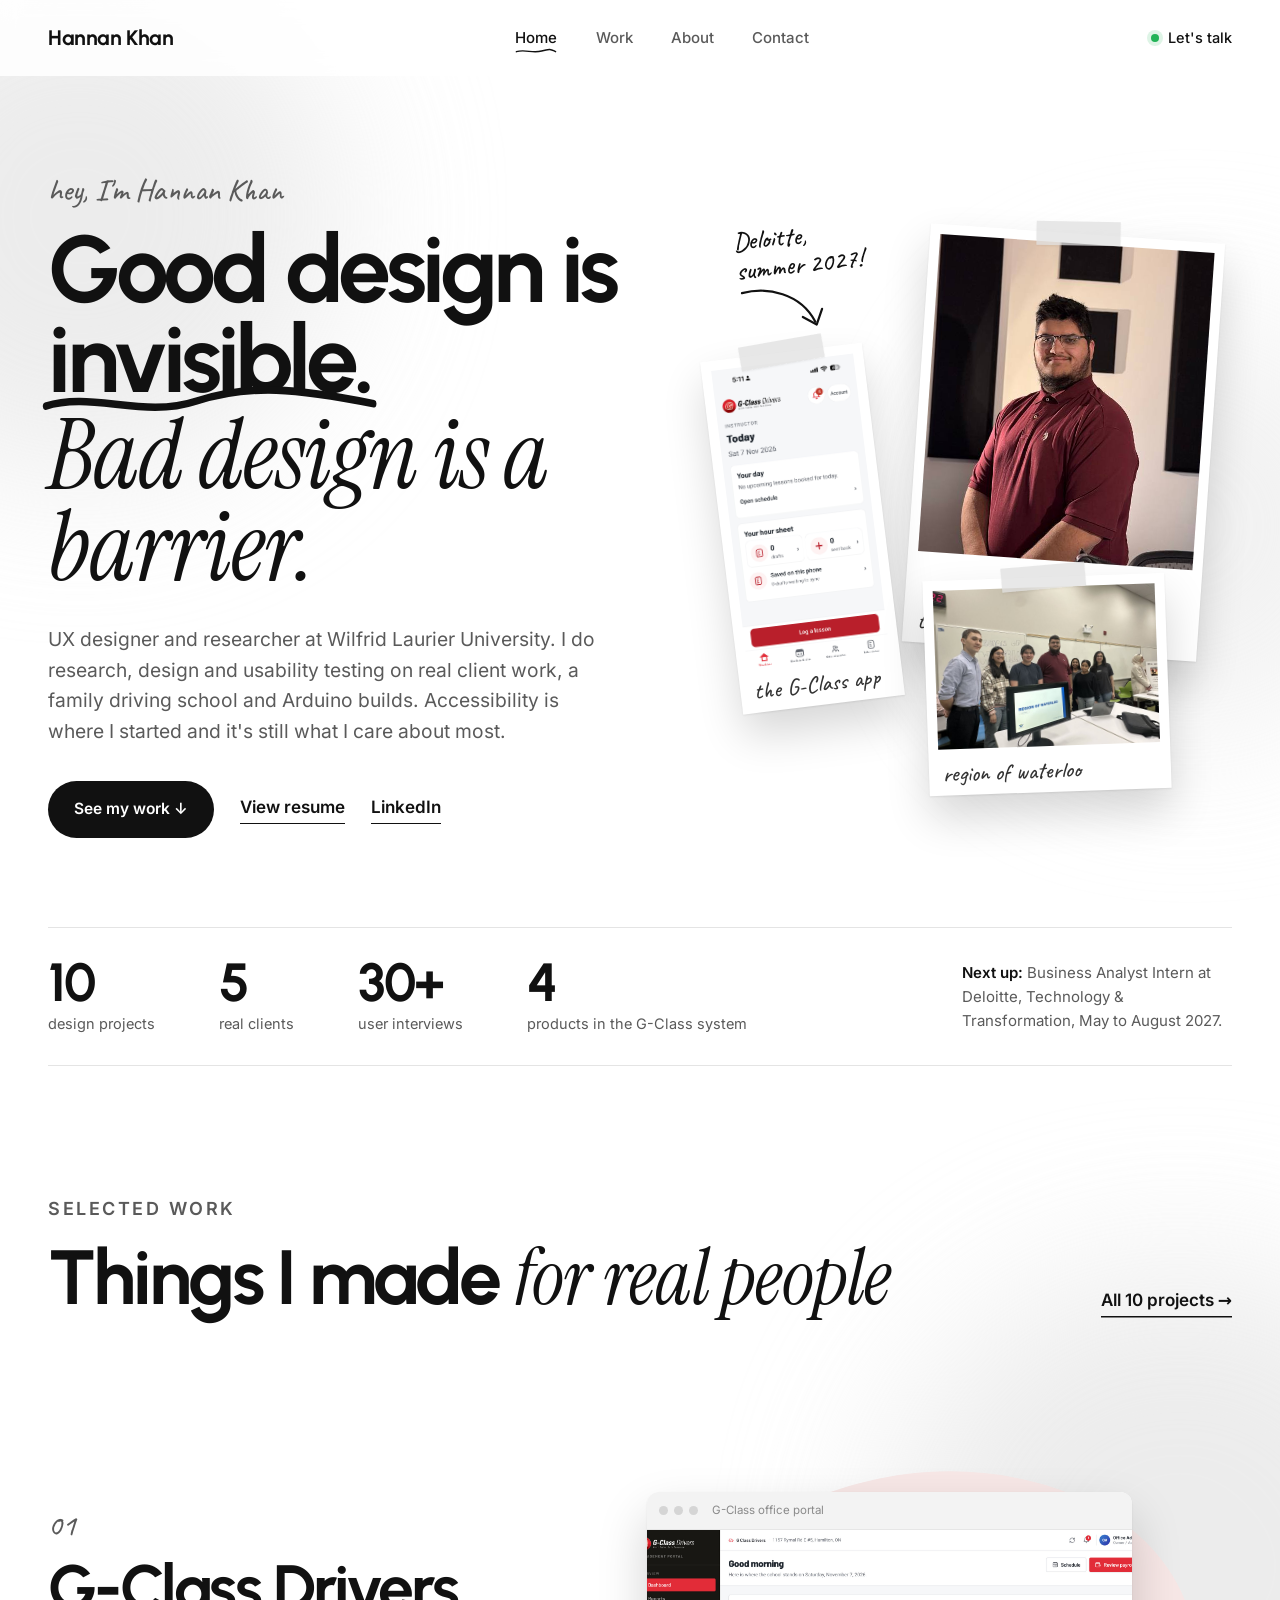
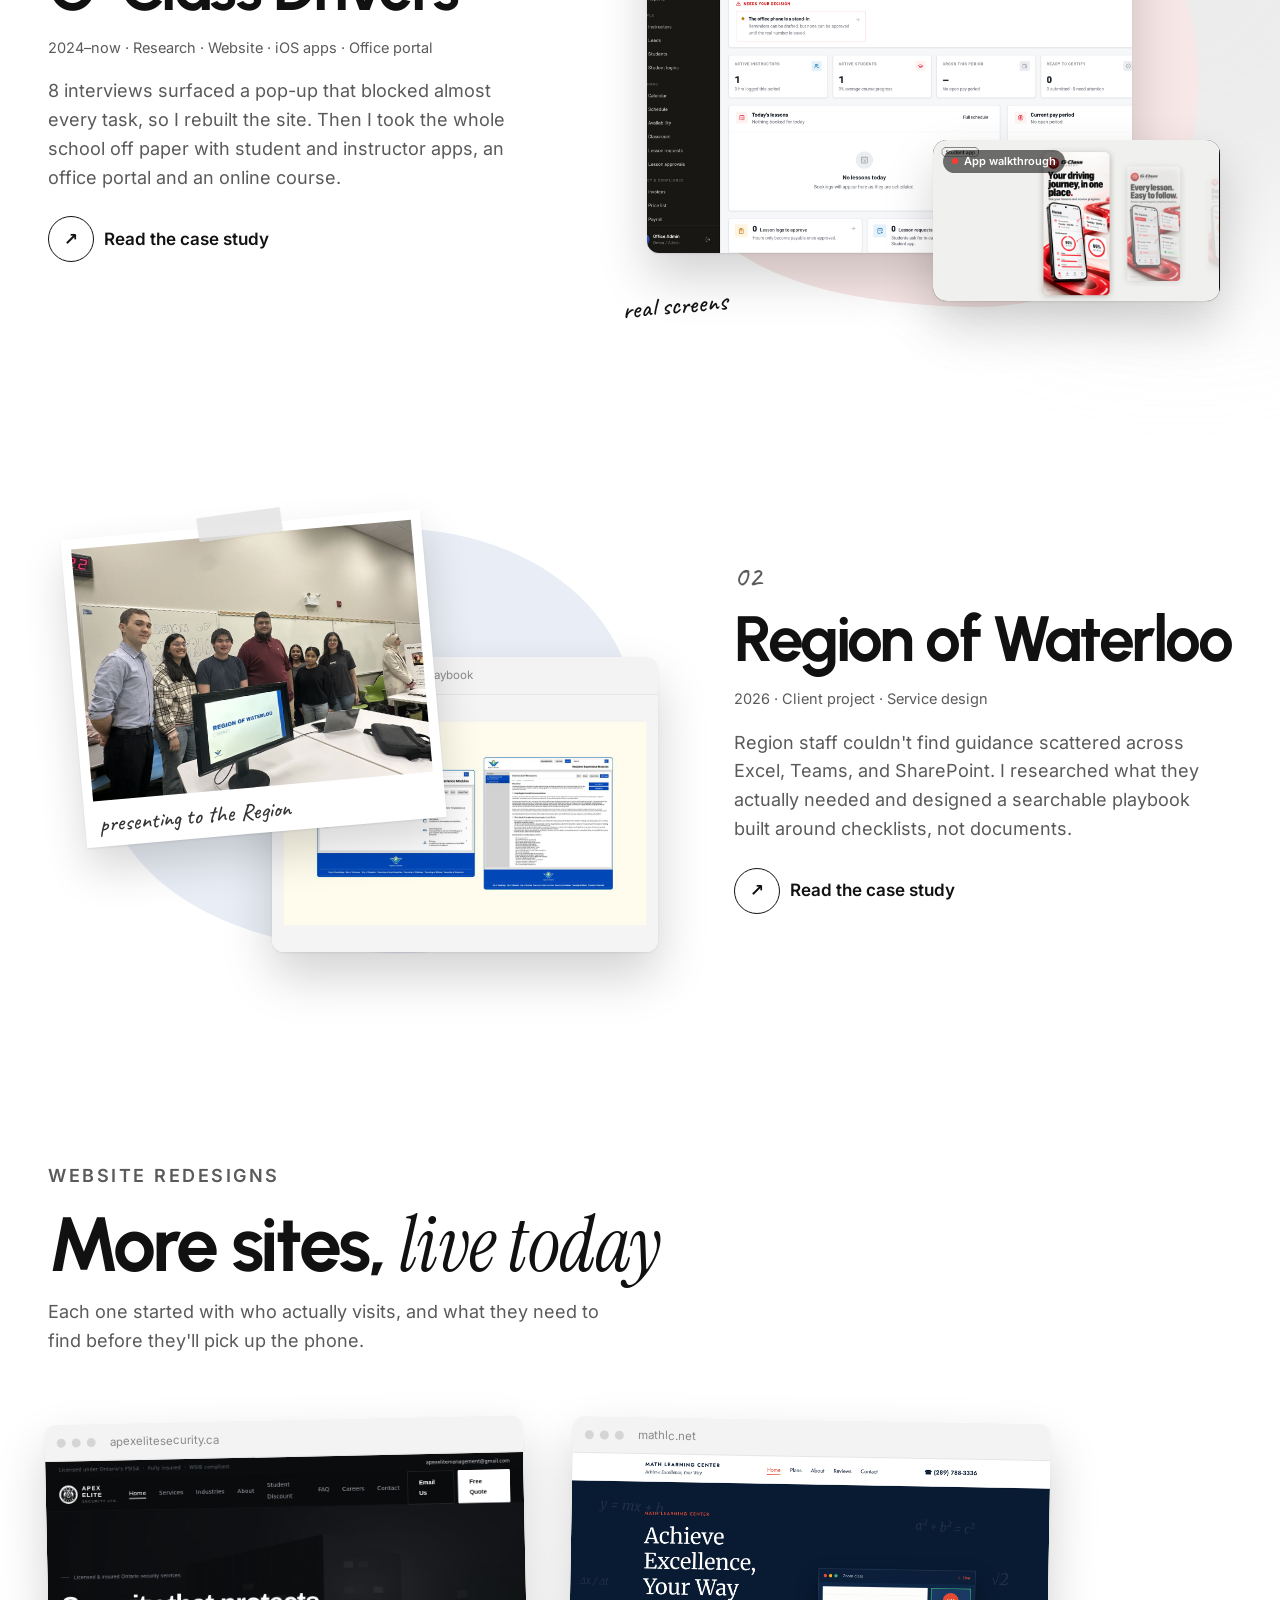
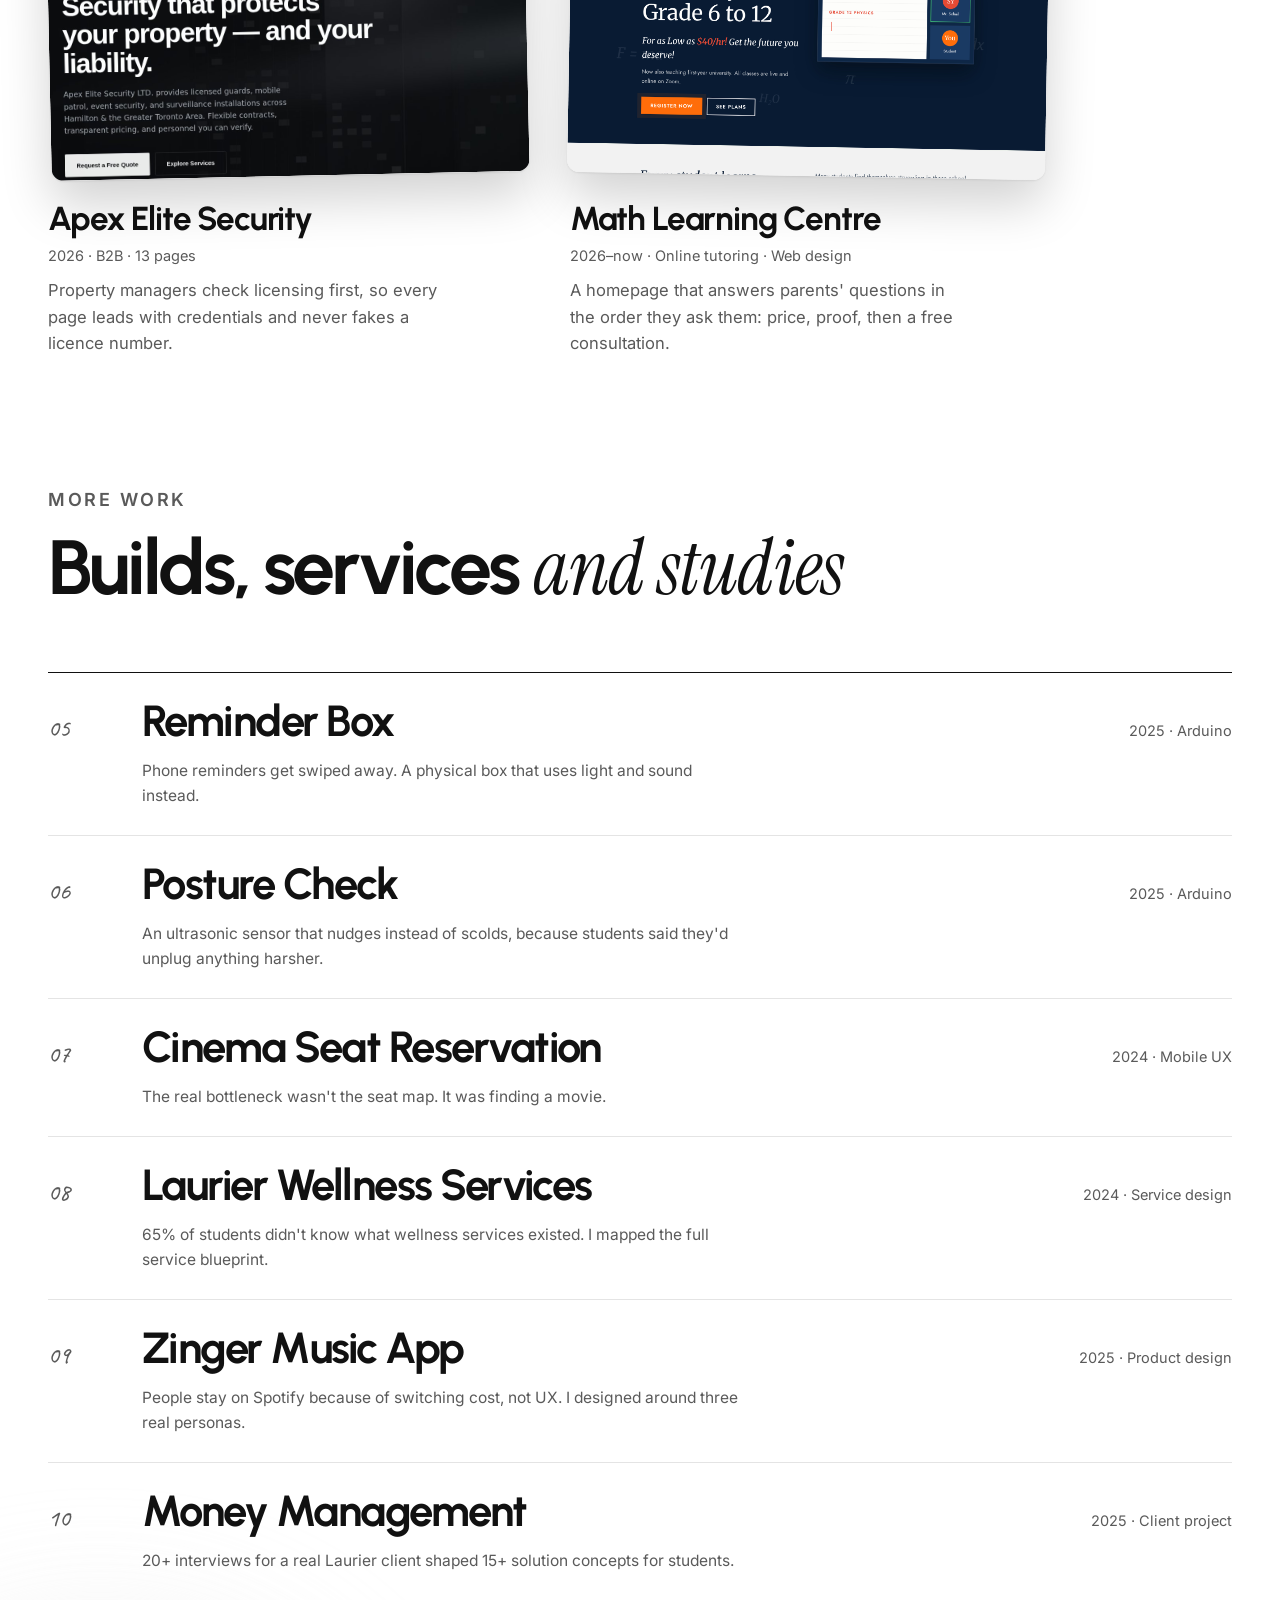
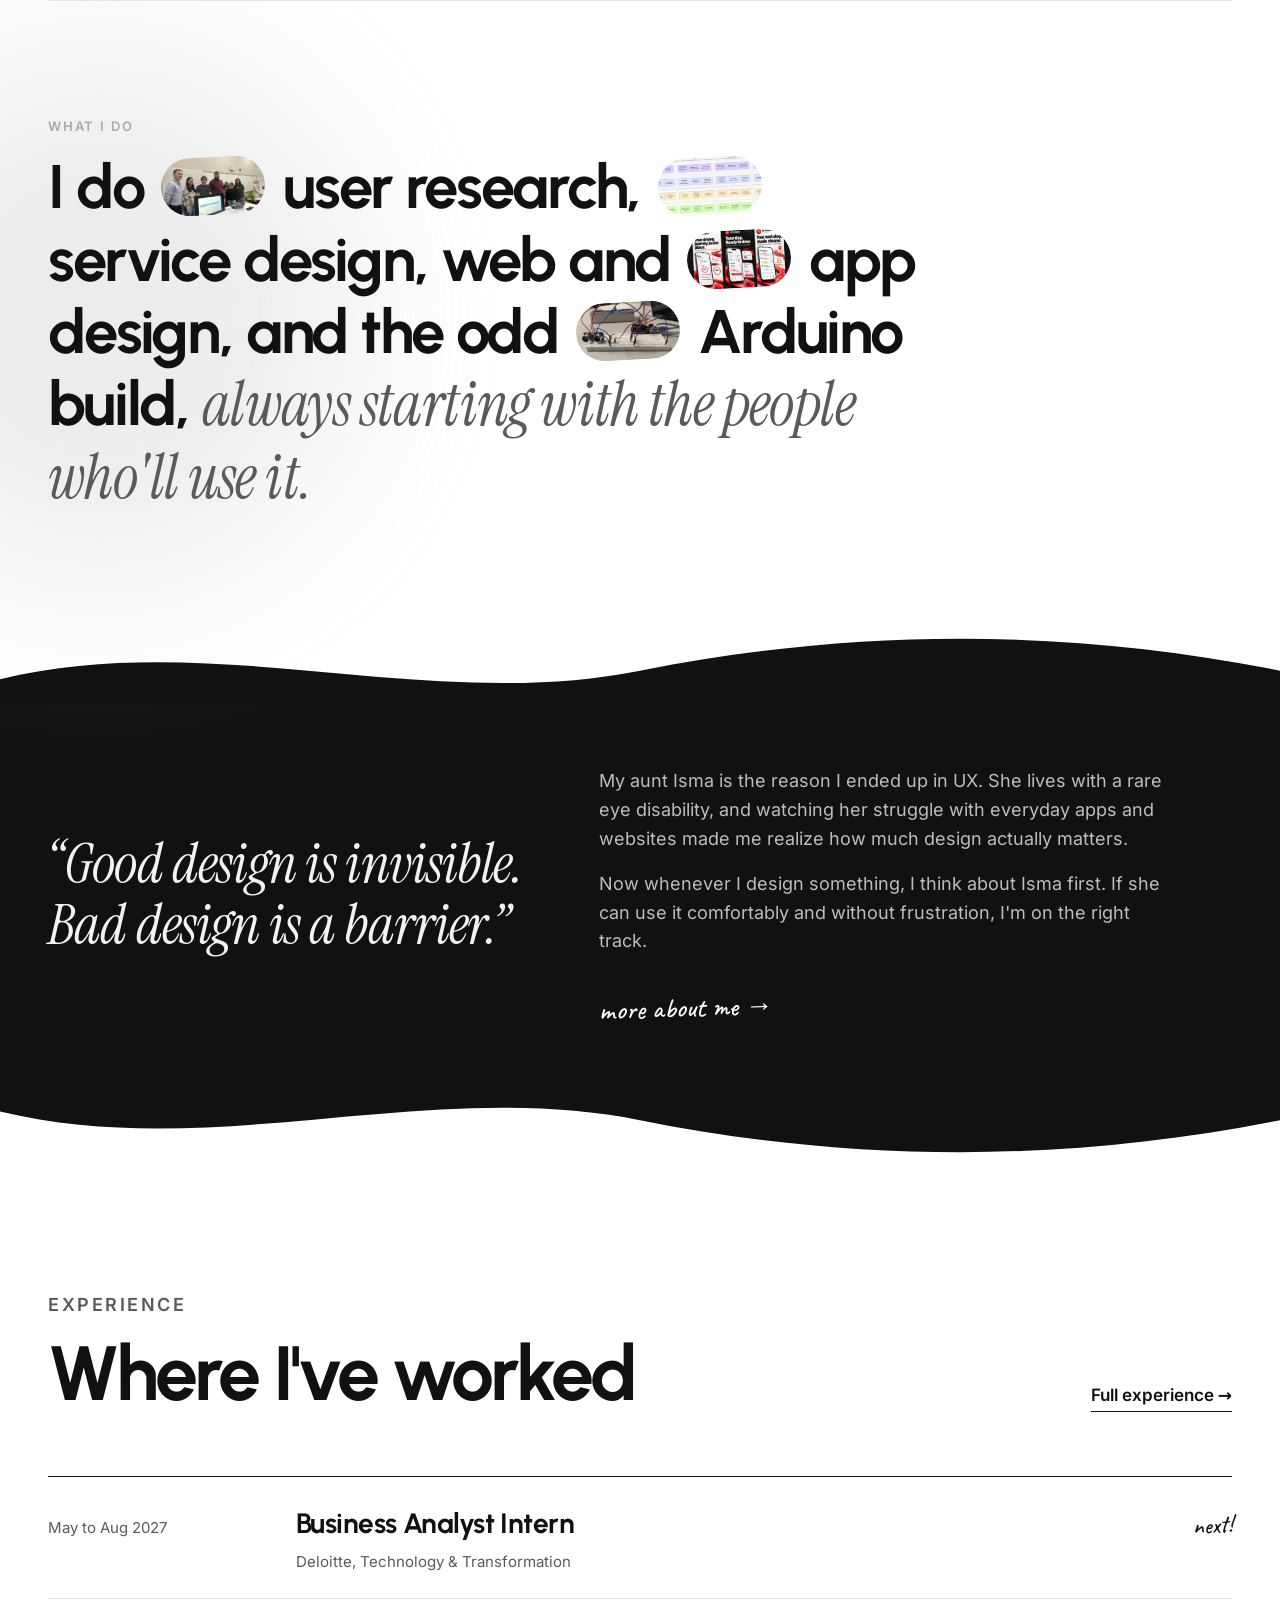
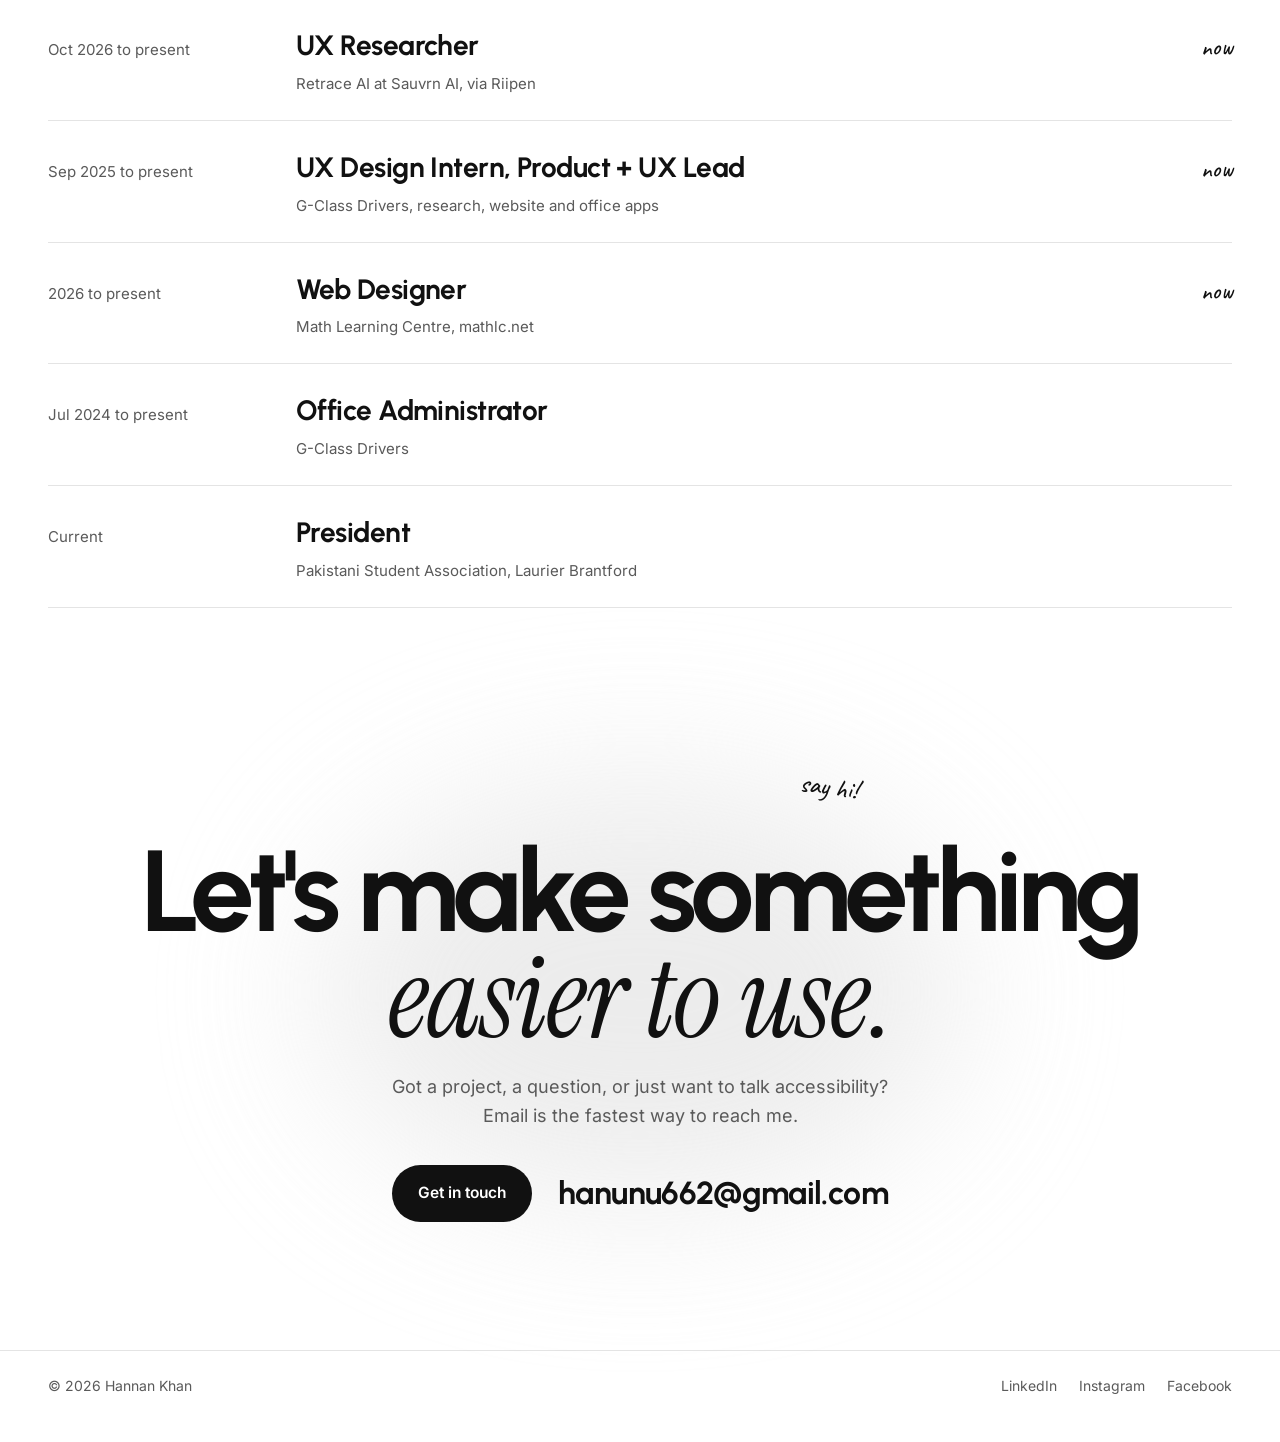
==== commit 79b757ab: "Combine all G-Class work into one case study - One G-Class Drivers page: research, website, apps, po" ====
--- a/index.html
+++ b/index.html
@@ -57,7 +57,7 @@
     </div>
     <div class="collage reveal" aria-label="Photos of Hannan and his work">
       <figure class="polaroid pol-1"><img src="assets/portrait.jpg" alt="Hannan Khan" width="501" height="579"><figcaption>that's me</figcaption></figure>
-      <figure class="polaroid pol-2"><img src="assets/posture_real.jpg" alt="Posture Check Arduino build on a breadboard" loading="lazy"><figcaption>arduino builds</figcaption></figure>
+      <figure class="polaroid pol-2 pol-phone"><img src="assets/gclass-real/instructor-today.jpg" alt="The real G-Class Instructor app on an iPhone" loading="lazy"><figcaption>the G-Class app</figcaption></figure>
       <figure class="polaroid pol-3"><img src="assets/row_team.jpg" alt="Region of Waterloo project team" loading="lazy"><figcaption>region of waterloo</figcaption></figure>
       <div class="note note-hi"><span>Deloitte,<br>summer 2027!</span><svg width="90" height="60" viewBox="0 0 90 60" aria-hidden="true"><path d="M4 8 C 30 4, 62 14, 74 44"/><path d="M62 38 L 75 47 L 82 32"/></svg></div>
     </div>
@@ -66,7 +66,7 @@
 
 <section class="wrap">
   <div class="facts reveal">
-    <div><b>11</b><span>design projects</span></div>
+    <div><b>10</b><span>design projects</span></div>
     <div><b>5</b><span>real clients</span></div>
     <div><b>30+</b><span>user interviews</span></div>
     <div><b>4</b><span>products in the G-Class system</span></div>
@@ -77,19 +77,19 @@
 <section class="block" id="work">
   <div class="glow" style="width:600px;height:600px;right:-200px;top:200px"></div>
   <div class="wrap">
-    <div class="head reveal"><div><p class="eyebrow">Selected work</p><h2>Things I made <span class="it">for real people</span></h2></div><a class="more" href="work.html">All 11 projects</a></div>
-
-    <a class="show reveal" href="case-gclass-platform.html">
+    <div class="head reveal"><div><p class="eyebrow">Selected work</p><h2>Things I made <span class="it">for real people</span></h2></div><a class="more" href="work.html">All 10 projects</a></div>
+
+    <a class="show reveal" href="case-gclass-drivers.html">
       <div>
         <span class="num">01</span>
-        <h3>G-Class office platform</h3>
-        <p class="meta"><span>2025&ndash;now</span><span>Product + UX lead</span><span>iOS apps</span><span>Web portal</span><span>Online course</span></p>
-        <p class="desc">Scheduling, student records and lesson logs lived on paper. I'm moving the whole driving school onto one system: student and instructor apps, an office portal, and an online course.</p>
+        <h3>G-Class Drivers</h3>
+        <p class="meta"><span>2024&ndash;now</span><span>Research</span><span>Website</span><span>iOS apps</span><span>Office portal</span></p>
+        <p class="desc">8 interviews surfaced a pop-up that blocked almost every task, so I rebuilt the site. Then I took the whole school off paper with student and instructor apps, an office portal and an online course.</p>
         <span class="go"><i>&#8599;</i>Read the case study</span>
       </div>
       <div class="stage">
         <div class="blob" aria-hidden="true"><svg viewBox="0 0 500 400" preserveAspectRatio="none"><path d="M232 18 C 340 4 468 52 480 166 C 494 292 418 392 284 388 C 150 384 34 352 22 226 C 10 104 124 32 232 18 Z" fill="#F7E7E6"/></svg></div>
-        <div class="win win-main"><div class="bar"><i></i><i></i><i></i><span>G-Class office portal</span></div><div class="screen" data-frames="assets/frames/gclass-platform-1.jpg|assets/frames/gclass-platform-2.jpg|assets/frames/gclass-platform-3.jpg|assets/frames/gclass-platform-4.jpg"><img src="assets/frames/gclass-platform-1.jpg" alt="" loading="lazy" decoding="async"></div></div>
+        <div class="win win-main"><div class="bar"><i></i><i></i><i></i><span>G-Class office portal</span></div><div class="screen" data-frames="assets/frames/gclass-platform-1.jpg|assets/process/gclass-drivers-gclass-home-0.jpg|assets/frames/gclass-platform-2.jpg|assets/process/gclass-drivers-gclass-book-0.jpg|assets/frames/gclass-platform-3.jpg"><img src="assets/frames/gclass-platform-1.jpg" alt="" loading="lazy" decoding="async"></div></div>
         <div class="win win-video"><div class="screen"><span class="live">App walkthrough</span><video src="assets/gclass-app/walkthrough.mp4" poster="assets/gclass-app/walkthrough-poster.jpg" muted loop playsinline autoplay preload="metadata" aria-label="G-Class Student and Instructor app walkthrough"></video></div></div>
         <div class="note" style="left:2%;bottom:2%;transform:rotate(-5deg)"><span>real screens</span></div>
       </div>
@@ -113,14 +113,8 @@
 </section>
 
 <section class="block" style="padding-top:0" id="websites"><div class="wrap">
-  <div class="head reveal"><div><p class="eyebrow">Website redesigns</p><h2>Three businesses, <span class="it">three live sites</span></h2><p>Each one started with who actually visits, and what they need to find before they'll pick up the phone.</p></div></div>
-  <div class="sites">
-    <a class="site reveal" href="case-gclass-drivers.html">
-      <div class="win"><div class="bar"><i></i><i></i><i></i><span>gclassdrivers.com</span></div><div class="screen" data-frames="assets/process/gclass-drivers-gclass-home-0.jpg|assets/process/gclass-drivers-gclass-courses-1.jpg|assets/process/gclass-drivers-gclass-book-0.jpg|assets/process/gclass-drivers-gclass-pricing-1.jpg"><img src="assets/process/gclass-drivers-gclass-home-0.jpg" alt="" loading="lazy" decoding="async"></div></div>
-      <h3>G-Class Drivers</h3>
-      <p class="meta"><span>2024&ndash;26</span><span>Research</span><span>Redesign</span></p>
-      <p>8 interviews and a usability test found a pop-up blocking almost every task. The rebuilt site is live.</p>
-    </a>
+  <div class="head reveal"><div><p class="eyebrow">Website redesigns</p><h2>More sites, <span class="it">live today</span></h2><p>Each one started with who actually visits, and what they need to find before they'll pick up the phone.</p></div></div>
+  <div class="sites two">
     <a class="site reveal" href="case-apex-security.html">
       <div class="win"><div class="bar"><i></i><i></i><i></i><span>apexelitesecurity.ca</span></div><div class="screen" data-frames="assets/process/apex-security-apex-index.jpg|assets/process/apex-security-apex-services.jpg|assets/process/apex-security-apex-industries.jpg|assets/process/apex-security-apex-quote.jpg"><img src="assets/process/apex-security-apex-index.jpg" alt="" loading="lazy" decoding="async"></div></div>
       <h3>Apex Elite Security</h3>
@@ -139,12 +133,12 @@
 <section class="block" style="padding-top:0"><div class="wrap">
   <div class="head reveal"><div><p class="eyebrow">More work</p><h2>Builds, services <span class="it">and studies</span></h2></div></div>
   <ul class="list reveal">
-    <li><a href="case-reminder-box.html"><span class="n">06</span><h3>Reminder Box</h3><span class="yr">2025 &middot; Arduino</span><p>Phone reminders get swiped away. A physical box that uses light and sound instead.</p><img class="peek" src="assets/reminder-box.jpg" alt="" loading="lazy"></a></li>
-    <li><a href="case-posture-check.html"><span class="n">07</span><h3>Posture Check</h3><span class="yr">2025 &middot; Arduino</span><p>An ultrasonic sensor that nudges instead of scolds, because students said they'd unplug anything harsher.</p><img class="peek" src="assets/posture-check.jpg" alt="" loading="lazy"></a></li>
-    <li><a href="case-seat-reservation.html"><span class="n">08</span><h3>Cinema Seat Reservation</h3><span class="yr">2024 &middot; Mobile UX</span><p>The real bottleneck wasn't the seat map. It was finding a movie.</p><img class="peek" src="assets/seat-reservation.jpg" alt="" loading="lazy"></a></li>
-    <li><a href="case-wellness.html"><span class="n">09</span><h3>Laurier Wellness Services</h3><span class="yr">2024 &middot; Service design</span><p>65% of students didn't know what wellness services existed. I mapped the full service blueprint.</p><img class="peek" src="assets/wellness.jpg" alt="" loading="lazy"></a></li>
-    <li><a href="case-zinger.html"><span class="n">10</span><h3>Zinger Music App</h3><span class="yr">2025 &middot; Product design</span><p>People stay on Spotify because of switching cost, not UX. I designed around three real personas.</p><img class="peek" src="assets/zinger.jpg" alt="" loading="lazy"></a></li>
-    <li><a href="case-money-management.html"><span class="n">11</span><h3>Money Management</h3><span class="yr">2025 &middot; Client project</span><p>20+ interviews for a real Laurier client shaped 15+ solution concepts for students.</p><img class="peek" src="assets/money-management.jpg" alt="" loading="lazy"></a></li>
+    <li><a href="case-reminder-box.html"><span class="n">05</span><h3>Reminder Box</h3><span class="yr">2025 &middot; Arduino</span><p>Phone reminders get swiped away. A physical box that uses light and sound instead.</p><img class="peek" src="assets/reminder-box.jpg" alt="" loading="lazy"></a></li>
+    <li><a href="case-posture-check.html"><span class="n">06</span><h3>Posture Check</h3><span class="yr">2025 &middot; Arduino</span><p>An ultrasonic sensor that nudges instead of scolds, because students said they'd unplug anything harsher.</p><img class="peek" src="assets/posture-check.jpg" alt="" loading="lazy"></a></li>
+    <li><a href="case-seat-reservation.html"><span class="n">07</span><h3>Cinema Seat Reservation</h3><span class="yr">2024 &middot; Mobile UX</span><p>The real bottleneck wasn't the seat map. It was finding a movie.</p><img class="peek" src="assets/seat-reservation.jpg" alt="" loading="lazy"></a></li>
+    <li><a href="case-wellness.html"><span class="n">08</span><h3>Laurier Wellness Services</h3><span class="yr">2024 &middot; Service design</span><p>65% of students didn't know what wellness services existed. I mapped the full service blueprint.</p><img class="peek" src="assets/wellness.jpg" alt="" loading="lazy"></a></li>
+    <li><a href="case-zinger.html"><span class="n">09</span><h3>Zinger Music App</h3><span class="yr">2025 &middot; Product design</span><p>People stay on Spotify because of switching cost, not UX. I designed around three real personas.</p><img class="peek" src="assets/zinger.jpg" alt="" loading="lazy"></a></li>
+    <li><a href="case-money-management.html"><span class="n">10</span><h3>Money Management</h3><span class="yr">2025 &middot; Client project</span><p>20+ interviews for a real Laurier client shaped 15+ solution concepts for students.</p><img class="peek" src="assets/money-management.jpg" alt="" loading="lazy"></a></li>
   </ul>
 </div></section>
 
--- a/styles.css
+++ b/styles.css
@@ -522,3 +522,8 @@
 .rows.three .row h3{font-size:clamp(26px,2.4vw,36px)}
 @media(max-width:1000px){.rows.three{grid-template-columns:1fr 1fr}}
 @media(max-width:820px){.rows.three{grid-template-columns:1fr}}
+.pol-phone{width:31%;height:66%;left:3%;top:22%}
+.pol-phone img{object-position:top}
+.sites.two{grid-template-columns:1fr 1fr;max-width:1000px}
+@media(max-width:900px){.sites.two{grid-template-columns:1fr}}
+section.apps.dark+section{padding-top:clamp(56px,8vw,110px)}
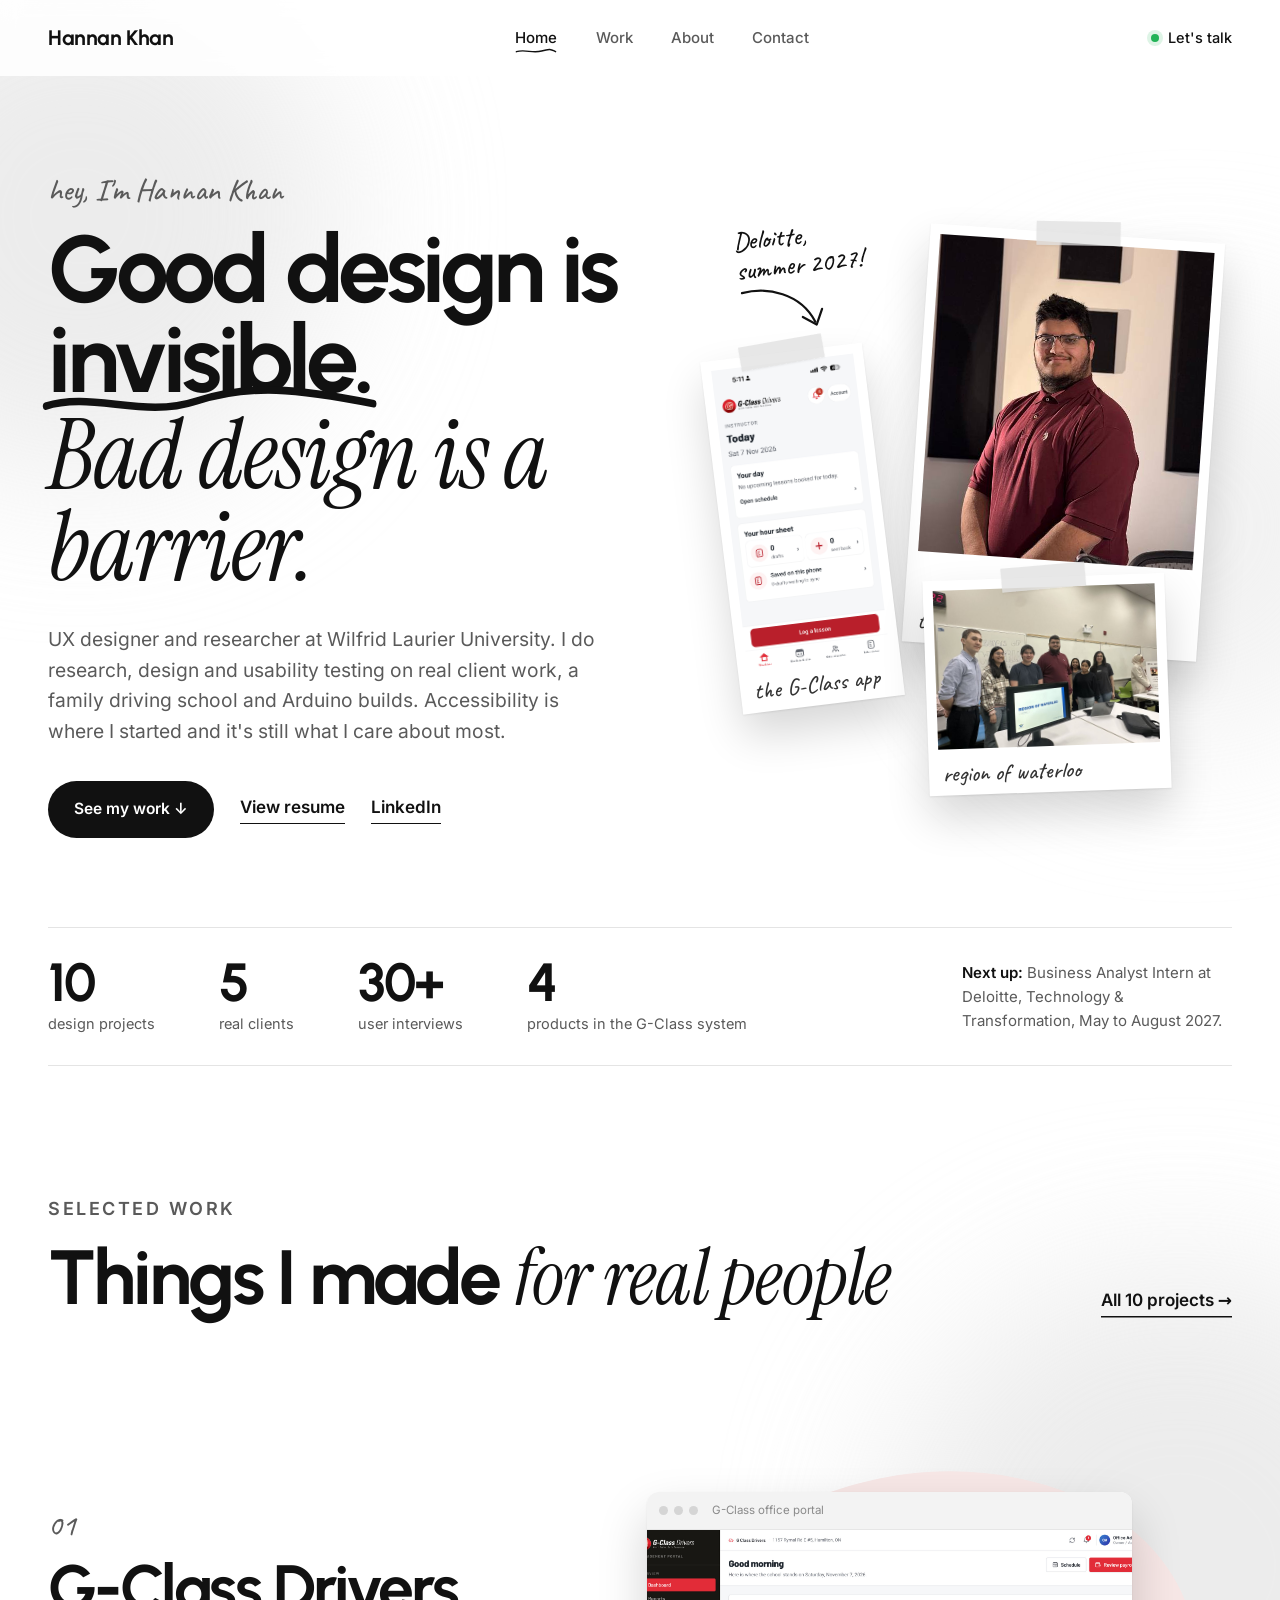
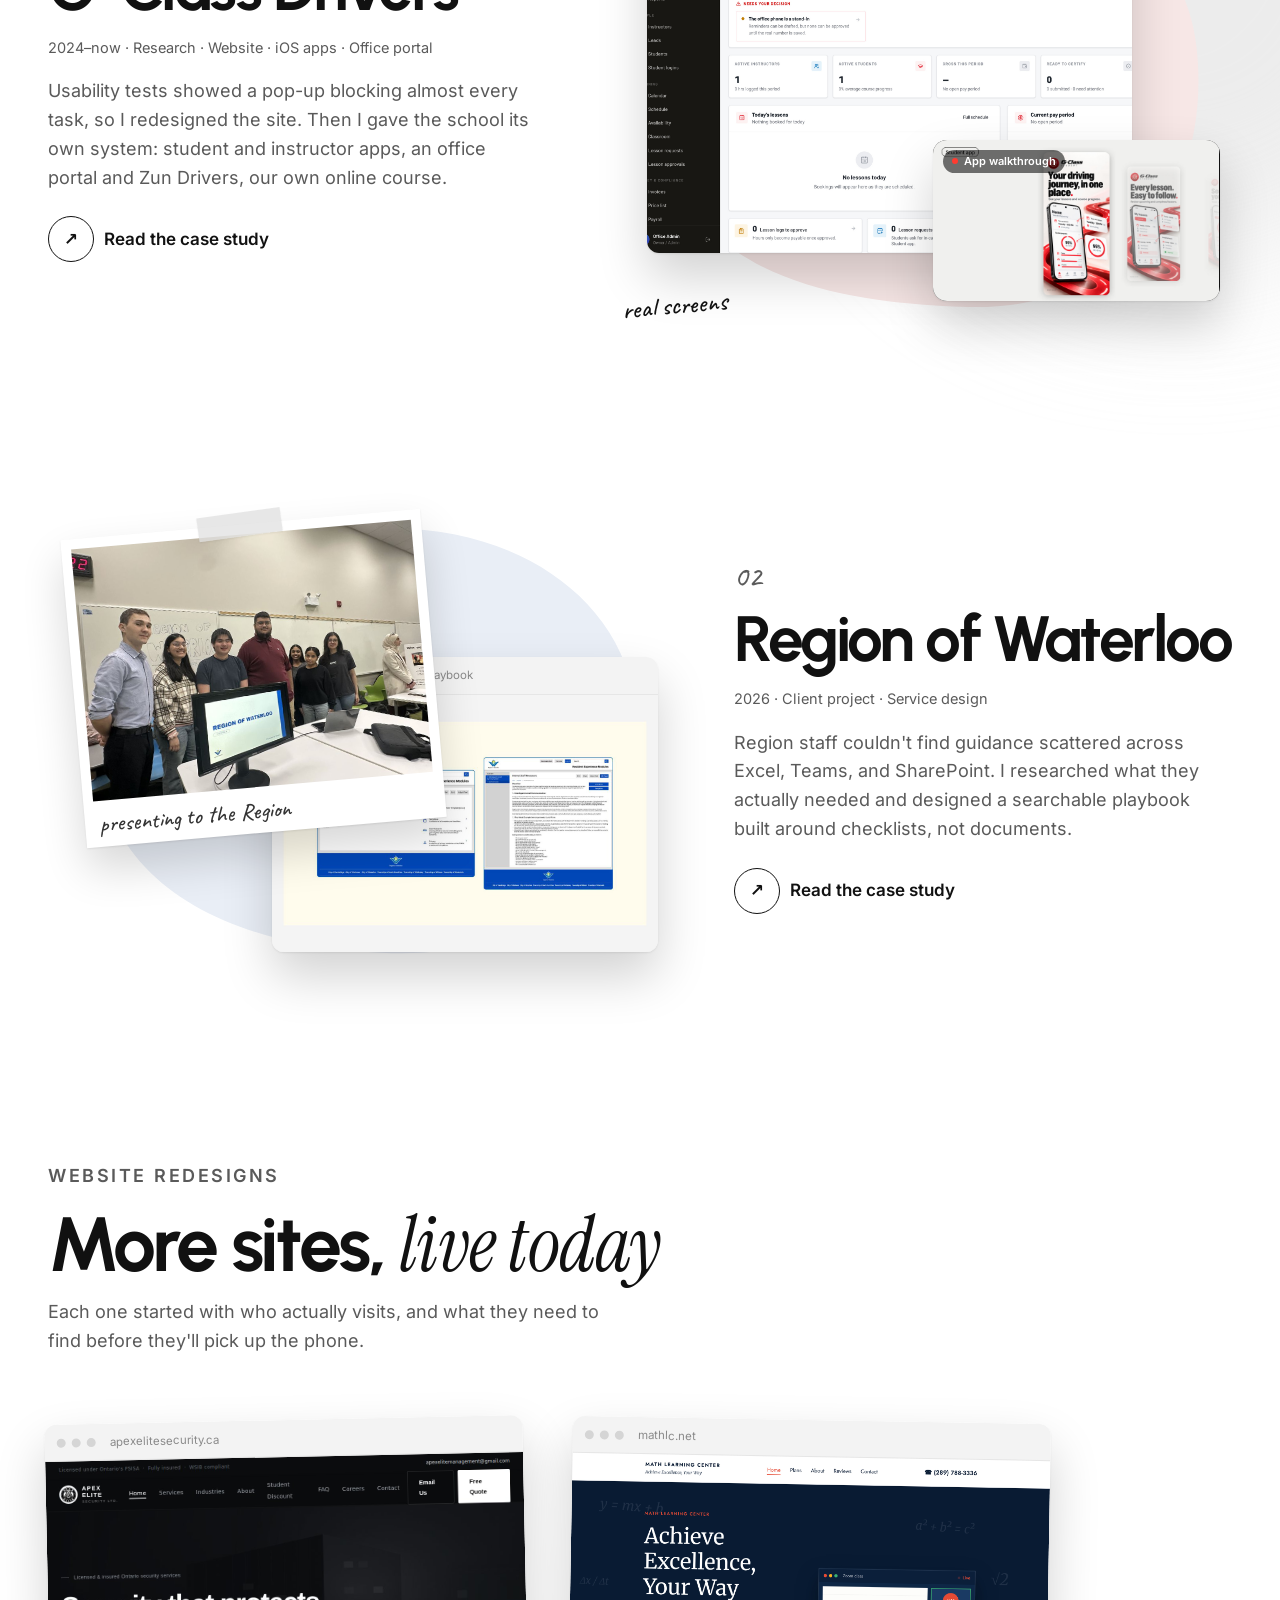
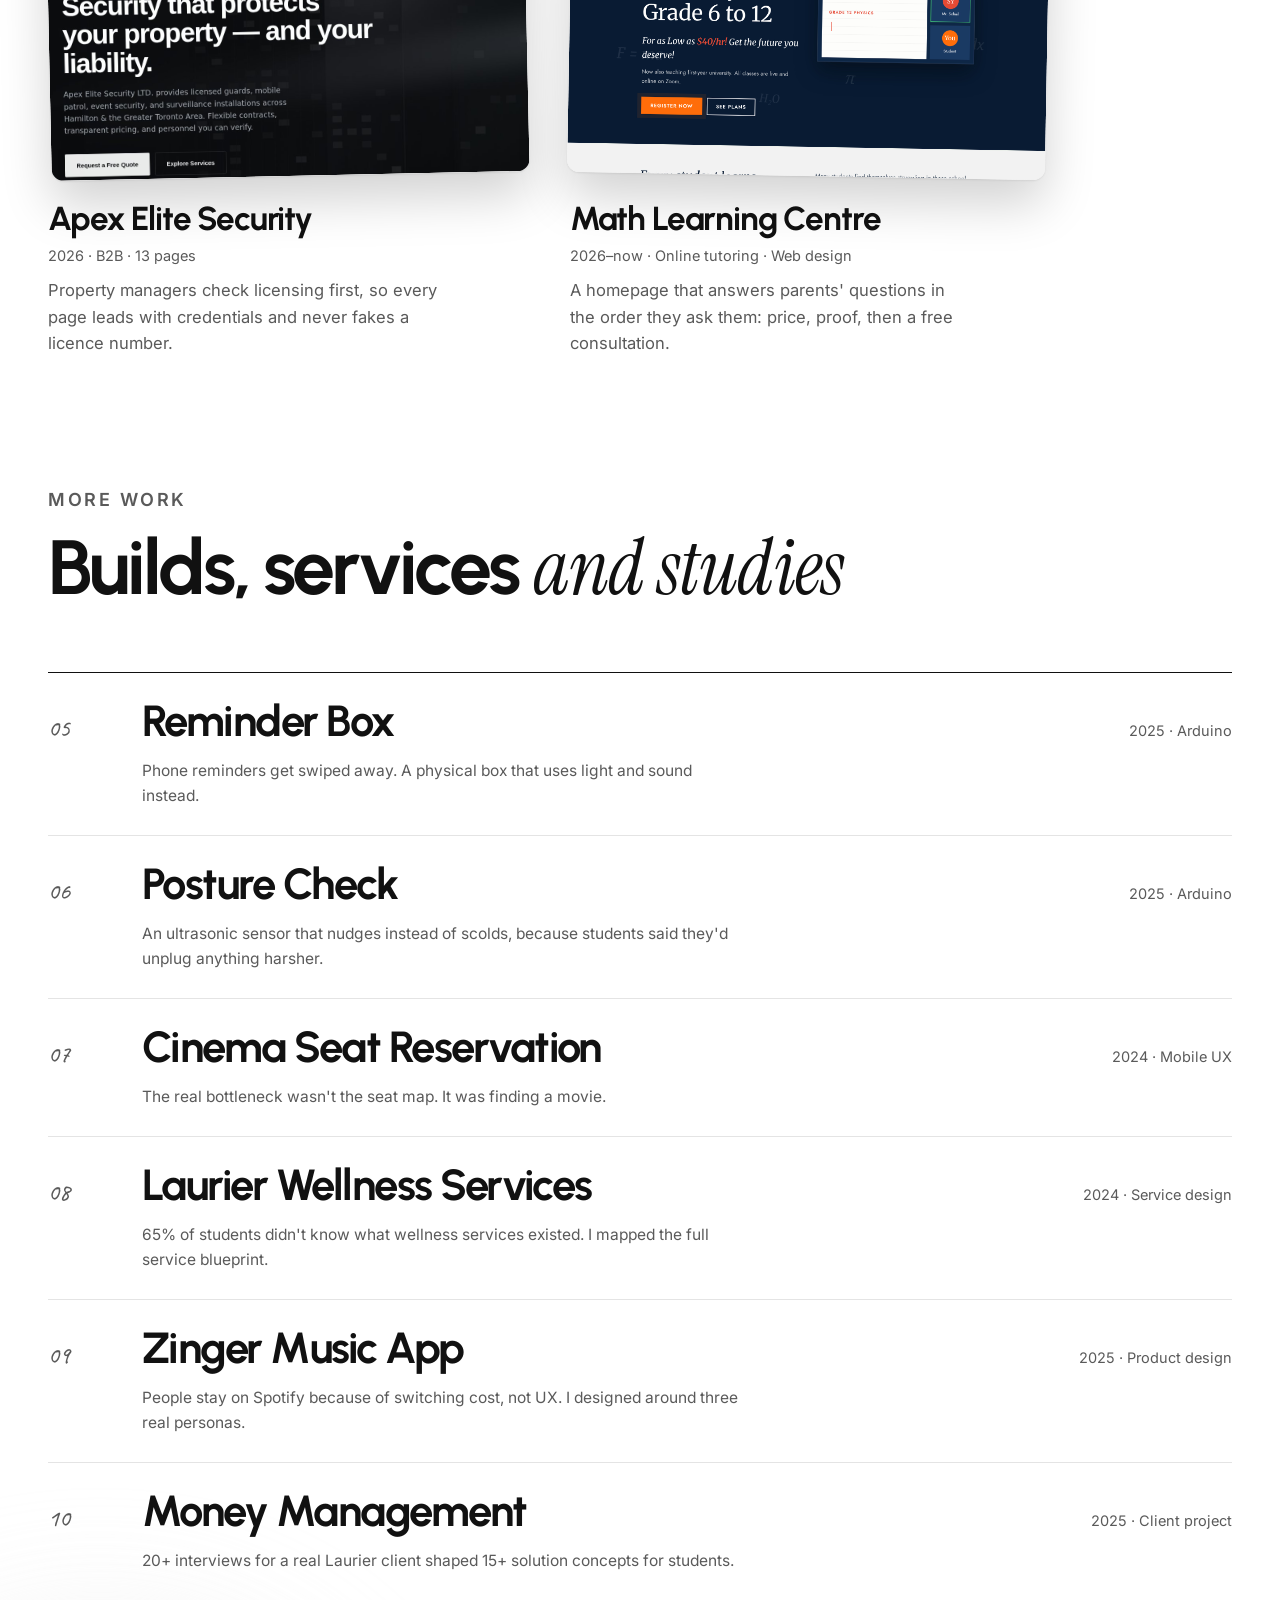
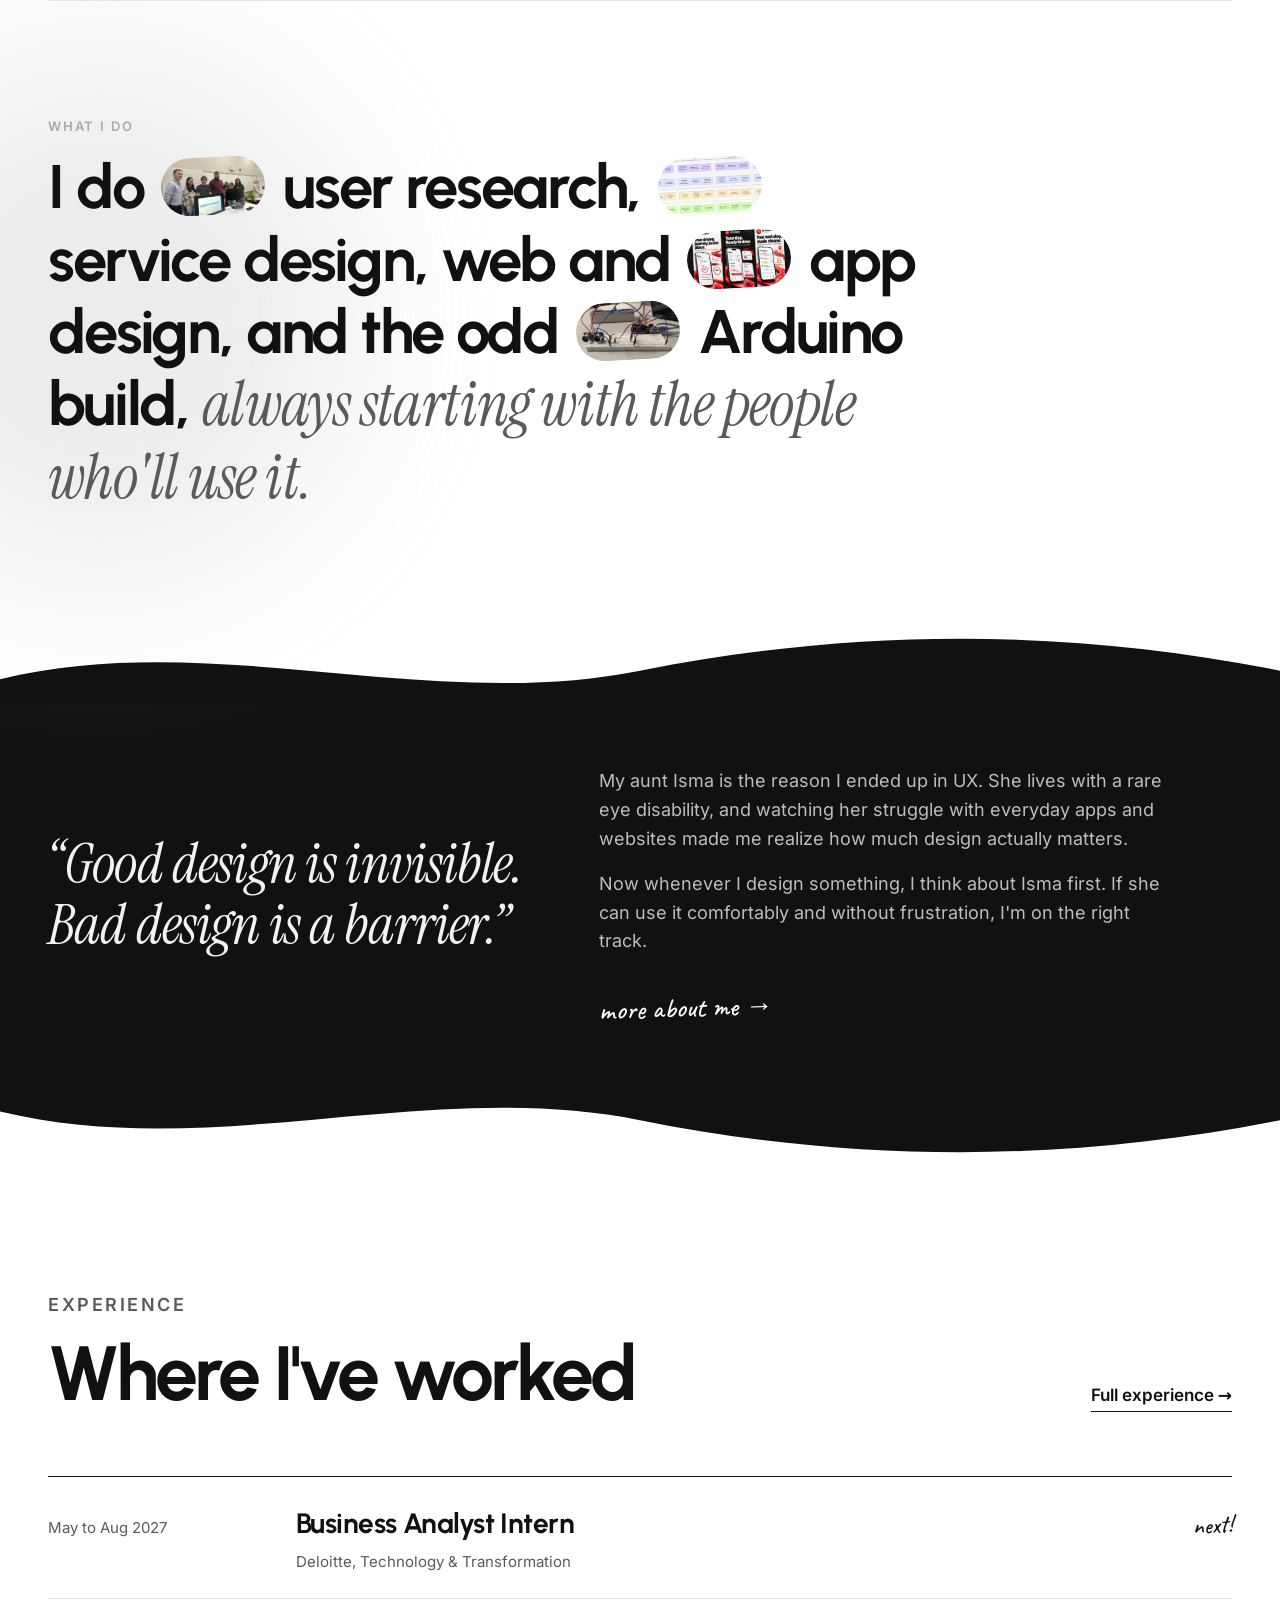
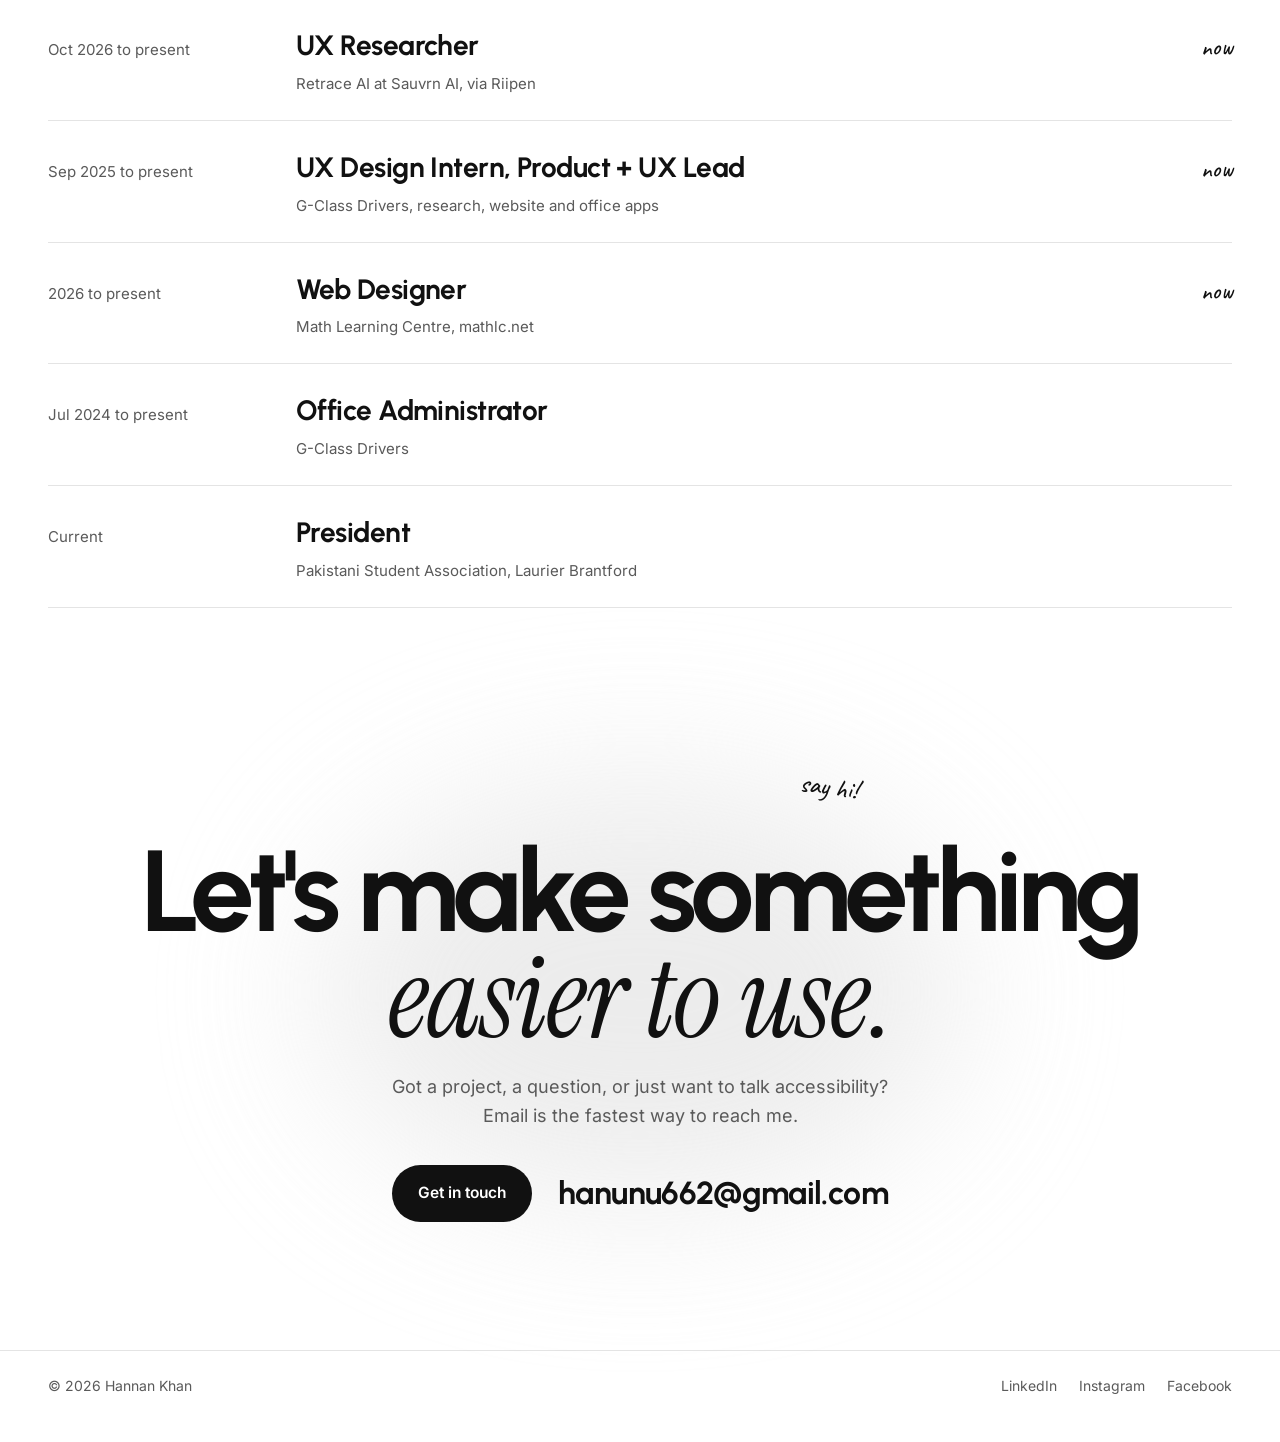
==== commit ef96797a: "Detailed G-Class case study based on the real research - Research section rebuilt from the UX215 rep" ====
--- a/index.html
+++ b/index.html
@@ -84,7 +84,7 @@
         <span class="num">01</span>
         <h3>G-Class Drivers</h3>
         <p class="meta"><span>2024&ndash;now</span><span>Research</span><span>Website</span><span>iOS apps</span><span>Office portal</span></p>
-        <p class="desc">8 interviews surfaced a pop-up that blocked almost every task, so I rebuilt the site. Then I took the whole school off paper with student and instructor apps, an office portal and an online course.</p>
+        <p class="desc">Usability tests showed a pop-up blocking almost every task, so I redesigned the site. Then I gave the school its own system: student and instructor apps, an office portal and Zun Drivers, our own online course.</p>
         <span class="go"><i>&#8599;</i>Read the case study</span>
       </div>
       <div class="stage">
--- a/styles.css
+++ b/styles.css
@@ -527,3 +527,31 @@
 .sites.two{grid-template-columns:1fr 1fr;max-width:1000px}
 @media(max-width:900px){.sites.two{grid-template-columns:1fr}}
 section.apps.dark+section{padding-top:clamp(56px,8vw,110px)}
+/* data tables, quotes and module lists for detailed case studies */
+.table-scroll{overflow-x:auto;margin:8px 0 32px;-webkit-overflow-scrolling:touch}
+.dtable{width:100%;min-width:640px;border-collapse:collapse;font-size:15.5px;line-height:1.5}
+.dtable th{font:600 12.5px/1.3 var(--sans);letter-spacing:.12em;text-transform:uppercase;color:var(--muted);text-align:left;padding:0 18px 12px 0;border-bottom:1px solid var(--ink);vertical-align:bottom}
+.dtable td{padding:14px 18px 14px 0;border-bottom:1px solid var(--rule);vertical-align:top;color:var(--muted)}
+.dtable td:first-child{color:var(--ink);font-weight:600}
+.dtable td.num{white-space:nowrap}
+.dtable.two td:last-child{color:var(--ink)}
+.pulls{display:grid;grid-template-columns:repeat(3,1fr);gap:28px;margin:12px 0 36px}
+.pulls figure{border-top:1px solid var(--ink);padding-top:16px}
+.pulls blockquote{margin:0;font-family:var(--serif);font-style:italic;font-size:clamp(22px,2.2vw,28px);line-height:1.2}
+.pulls figcaption{font-size:14px;color:var(--muted);margin-top:10px}
+@media(max-width:820px){.pulls{grid-template-columns:1fr}}
+.modules{display:grid;grid-template-columns:repeat(5,1fr);gap:24px;margin:12px 0 40px}
+.modules div{border-top:1px solid var(--ink);padding-top:14px}
+.modules h5{font-size:19px;letter-spacing:-0.02em;margin-bottom:8px}
+.modules p{font-size:14.5px;color:var(--muted);line-height:1.6}
+@media(max-width:1000px){.modules{grid-template-columns:repeat(3,1fr)}}
+@media(max-width:640px){.modules{grid-template-columns:1fr 1fr}}
+.chapters{columns:2;column-gap:48px;margin:8px 0 36px;padding:0;list-style:none}
+.chapters li{break-inside:avoid;padding:12px 0;border-top:1px solid var(--rule);font-size:15.5px;color:var(--muted)}
+.chapters li b{color:var(--ink);display:block;font-family:var(--display);font-size:18px;letter-spacing:-0.01em}
+@media(max-width:760px){.chapters{columns:1}}
+.source{font-size:13.5px;color:var(--muted);margin:-18px 0 36px}
+.source a{color:inherit}
+.case-2col>*{min-width:0}
+.dtable.two,.dtable.compact{min-width:0}
+@media(max-width:600px){.dtable.two td{display:block;padding:4px 0}.dtable.two tr{display:block;padding:12px 0;border-bottom:1px solid var(--rule)}.dtable.two td{border:0}.dtable.two thead{display:none}}
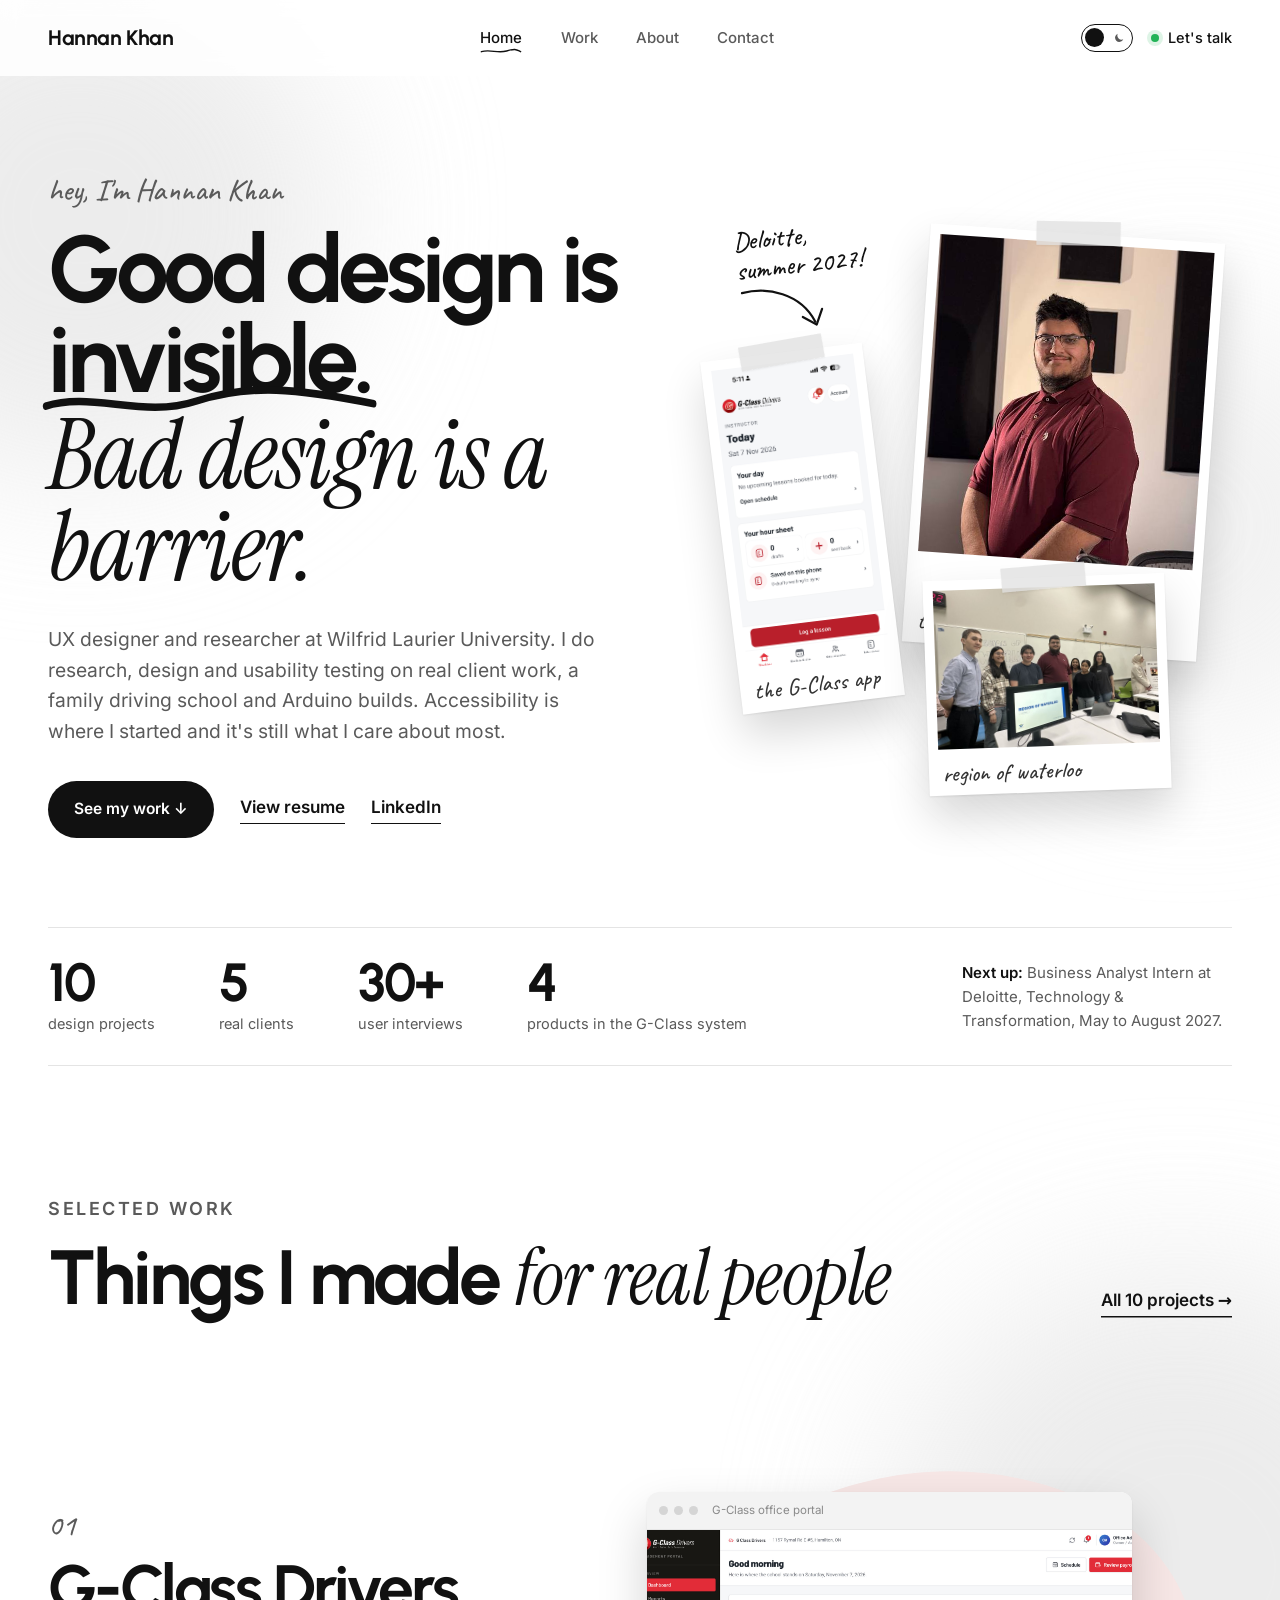
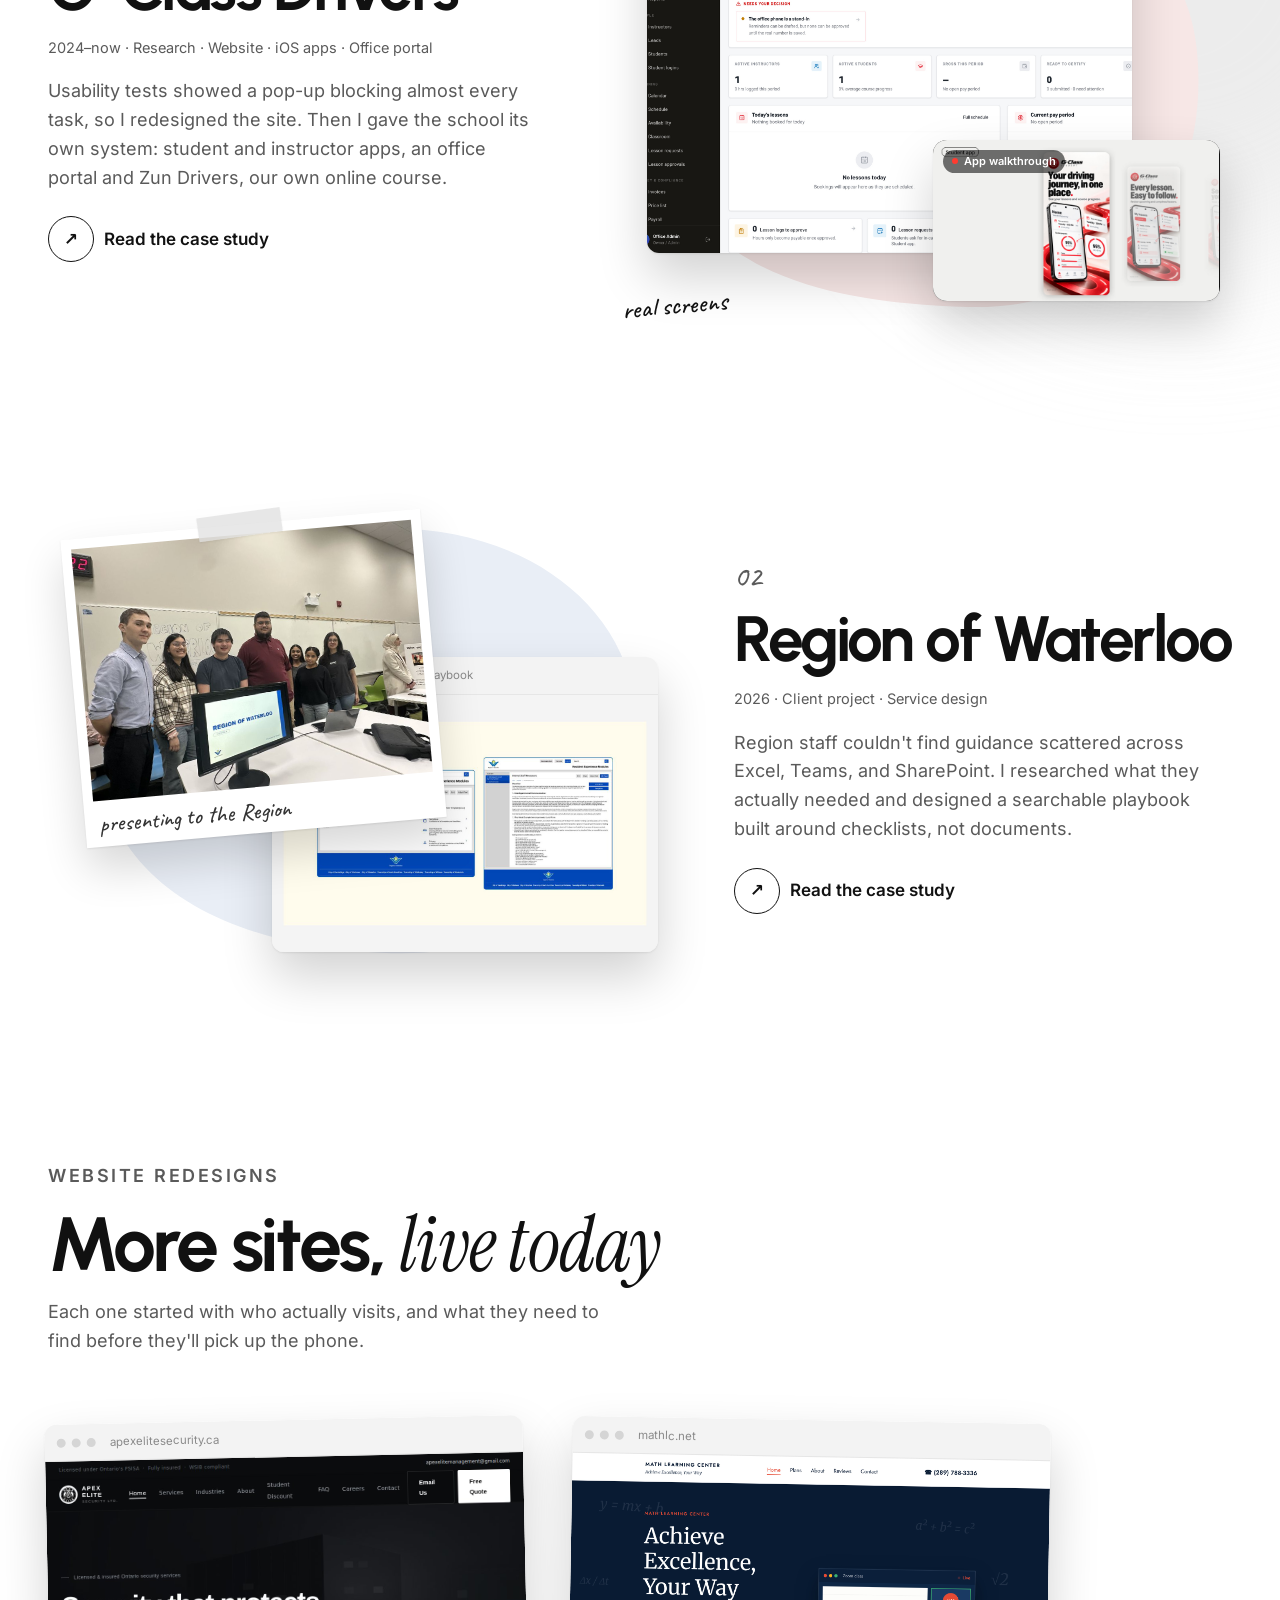
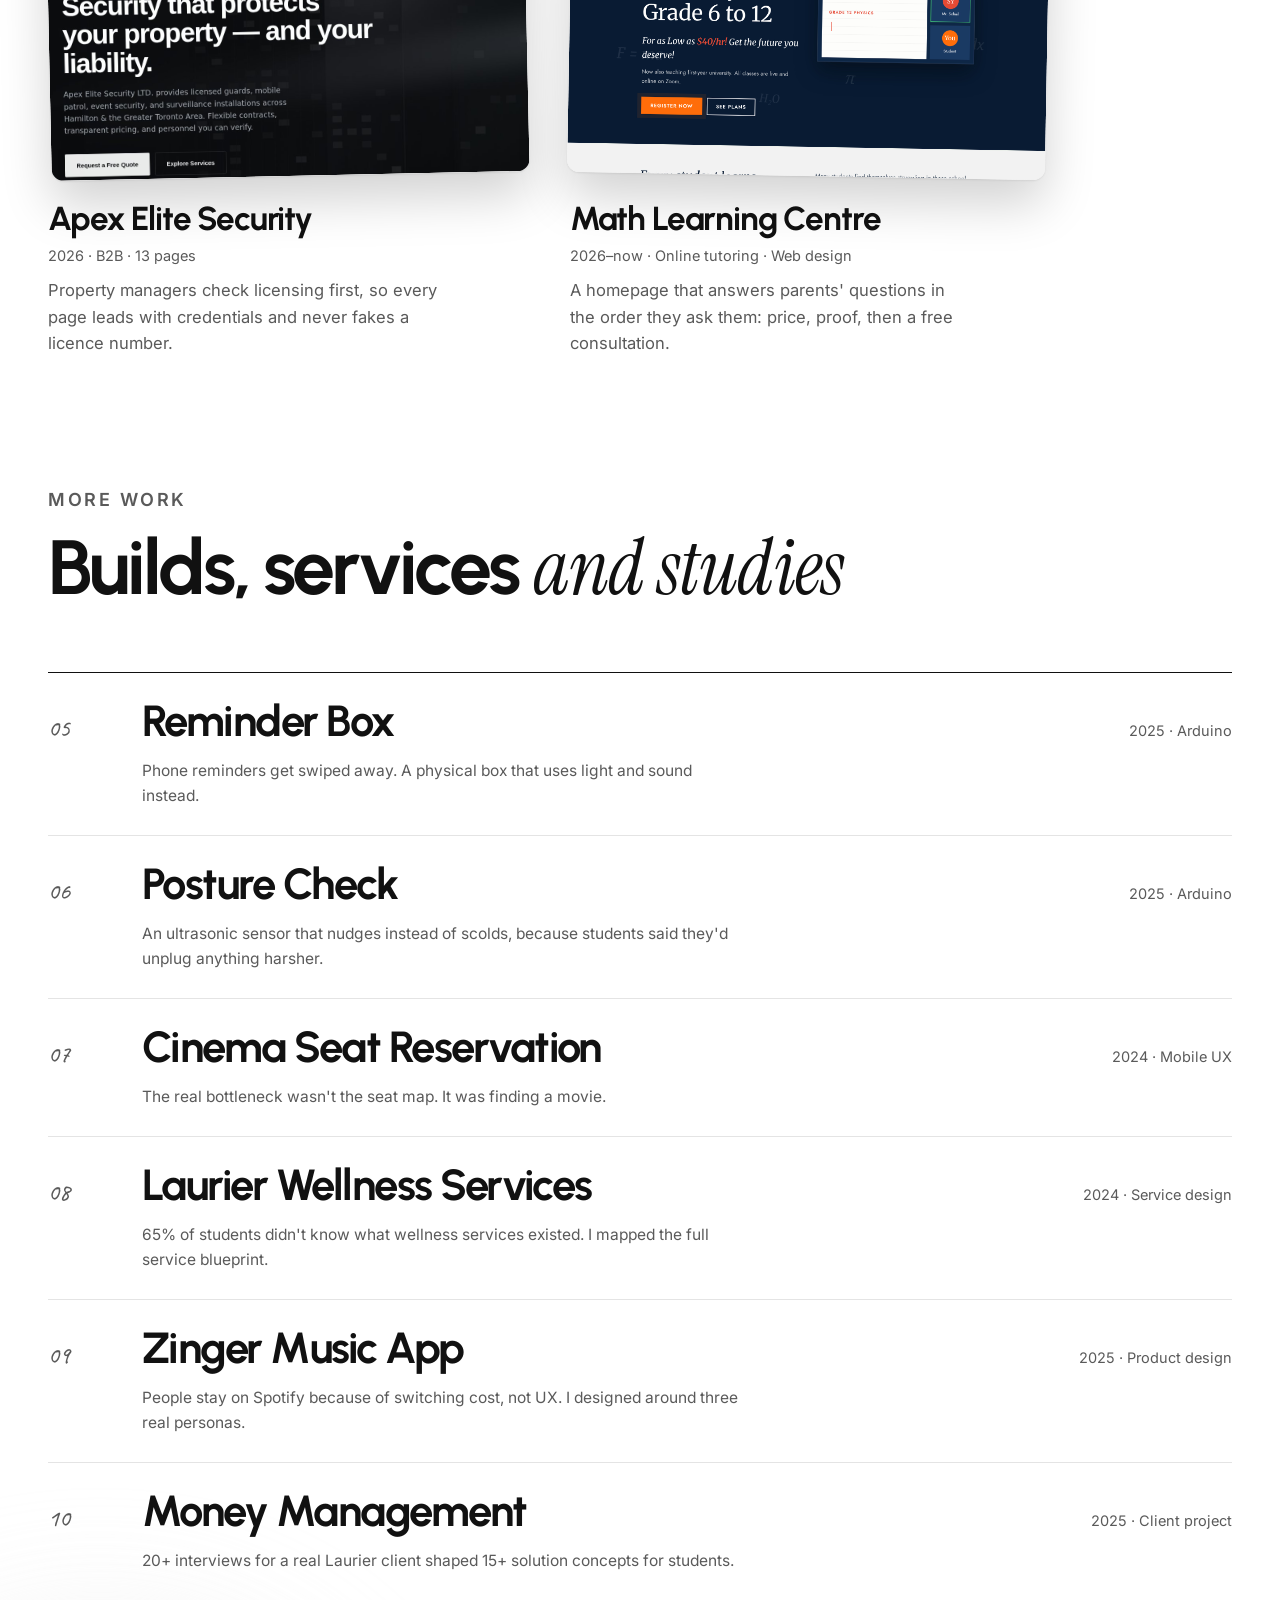
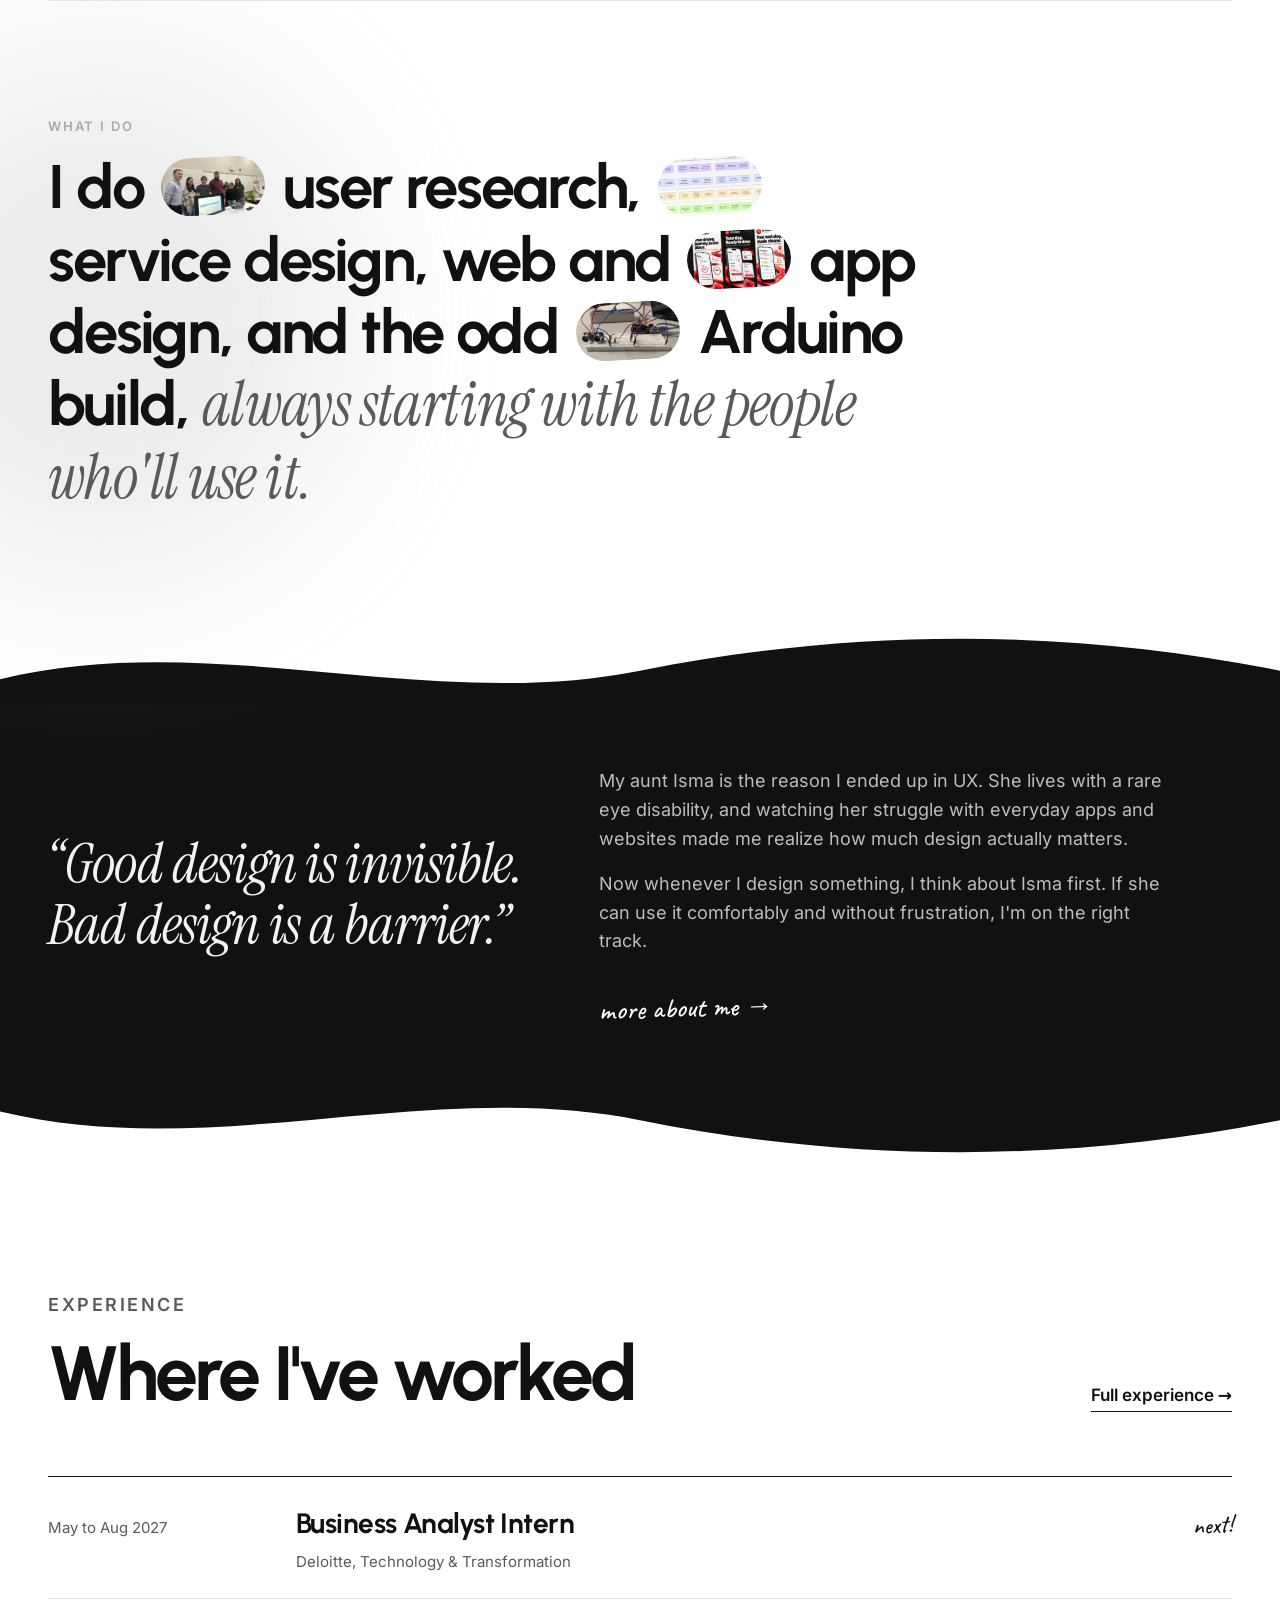
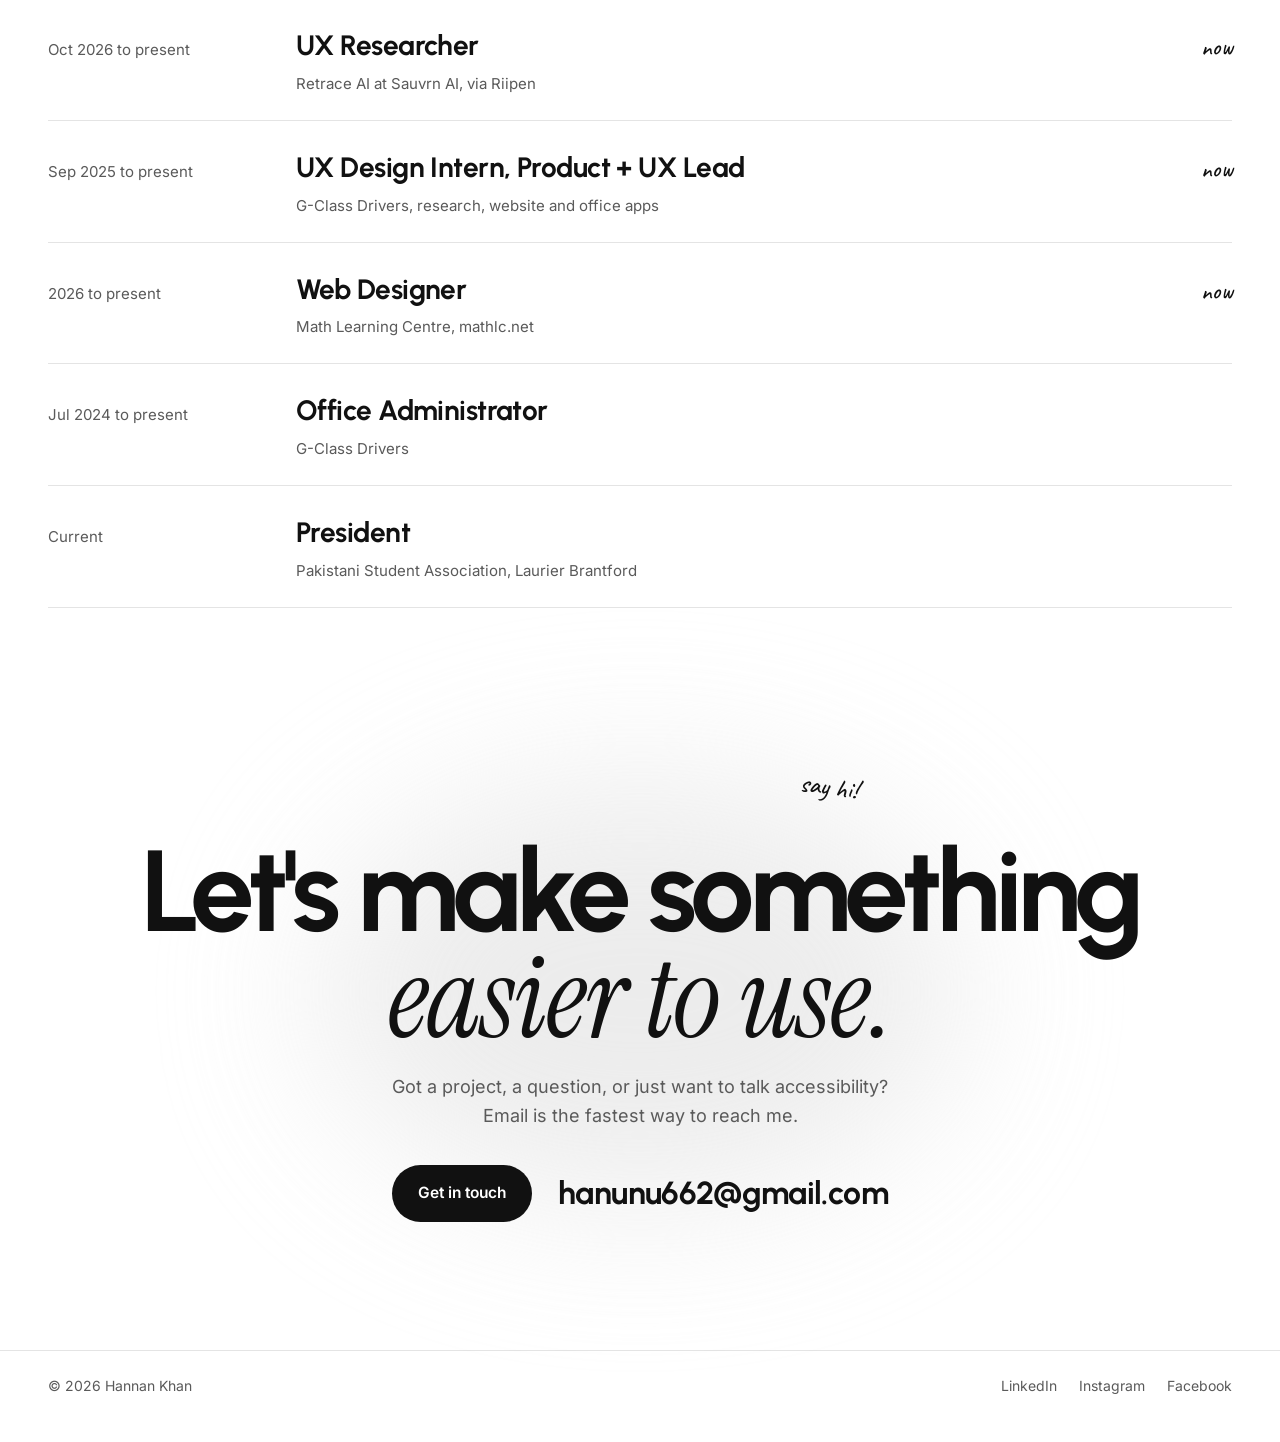
==== commit 13fe9523: "Add light and dark mode with a header toggle - Follows the visitor's device setting by default - Sma" ====
--- a/index.html
+++ b/index.html
@@ -19,8 +19,10 @@
 <meta name="twitter:description" content="Hannan Khan is a UX design student at Wilfrid Laurier University focused on accessible, research-driven digital experiences. Case studies across client work, physical product design, and mobile UX.">
 <meta name="twitter:image" content="https://hannankhan2025.com/assets/portrait.jpg">
 <meta name="author" content="Hannan Khan">
-<meta name="theme-color" content="#F2F0EB">
+<meta name="theme-color" content="#FFFFFF" media="(prefers-color-scheme: light)">
+<meta name="theme-color" content="#111111" media="(prefers-color-scheme: dark)">
 <link rel="preload" href="assets/fonts/urbanist-latin-700-normal.woff2" as="font" type="font/woff2" crossorigin>
+<script>(function(){try{var t=localStorage.getItem("theme");if(t==="light"||t==="dark")document.documentElement.setAttribute("data-theme",t)}catch(e){}})();</script>
 <link rel="stylesheet" href="styles.css">
 <script type="application/ld+json">{"@context": "https://schema.org", "@graph": [{"@type": "WebSite", "@id": "https://hannankhan2025.com/#site", "url": "https://hannankhan2025.com/", "name": "Hannan Khan, UX Portfolio", "author": {"@id": "https://hannankhan2025.com/#hannan"}}, {"@type": "Person", "@id": "https://hannankhan2025.com/#hannan", "name": "Hannan Khan", "jobTitle": "UX Designer and Researcher", "description": "UX design student at Wilfrid Laurier University focused on accessible, research-driven digital experiences.", "url": "https://hannankhan2025.com/", "image": "https://hannankhan2025.com/assets/portrait.jpg", "email": "mailto:hanunu662@gmail.com", "address": {"@type": "PostalAddress", "addressLocality": "Hamilton", "addressRegion": "ON", "addressCountry": "CA"}, "alumniOf": {"@type": "CollegeOrUniversity", "name": "Wilfrid Laurier University"}, "worksFor": {"@type": "Organization", "name": "G-Class Drivers", "url": "https://gclassdrivers.com"}, "knowsAbout": ["UX design", "UX research", "Accessibility", "Service design", "Usability testing", "Prototyping", "Figma", "Arduino"], "sameAs": ["https://www.linkedin.com/in/hannan-khan-906102208", "https://www.instagram.com/hannankhan661", "https://www.facebook.com/hannan.khan.626385"]}]}</script>
 </head>
@@ -35,8 +37,11 @@
         <li><a href="index.html" aria-current="page">Home</a></li><li><a href="work.html">Work</a></li><li><a href="about.html">About</a></li><li><a href="contact.html">Contact</a></li>
       </ul>
     </nav>
-    <a class="open" href="contact.html"><i aria-hidden="true"></i>Let's talk</a>
-    <button class="menu-btn" type="button" aria-label="Open menu" aria-expanded="false">&#9776;</button>
+    <div class="top-end">
+      <button class="dial" type="button" role="switch" aria-checked="false" aria-label="Dark mode"><svg class="sun" viewBox="0 0 24 24" aria-hidden="true"><circle cx="12" cy="12" r="4.5" fill="currentColor"/><path d="M12 1.5v3M12 19.5v3M1.5 12h3M19.5 12h3M4.6 4.6l2.1 2.1M17.3 17.3l2.1 2.1M4.6 19.4l2.1-2.1M17.3 6.7l2.1-2.1" stroke="currentColor" stroke-width="2.2" stroke-linecap="round"/></svg><svg class="moon" viewBox="0 0 24 24" aria-hidden="true"><path d="M20.5 14.6A8.5 8.5 0 0 1 9.4 3.5a8.5 8.5 0 1 0 11.1 11.1Z" fill="currentColor"/></svg></button>
+      <a class="open" href="contact.html"><i aria-hidden="true"></i>Let's talk</a>
+      <button class="menu-btn" type="button" aria-label="Open menu" aria-expanded="false">&#9776;</button>
+    </div>
   </div>
 </header>
 
--- a/styles.css
+++ b/styles.css
@@ -17,6 +17,19 @@
   --ink:#111111;
   --muted:#5A5A5A;
   --rule:#E4E4E4;
+  --on-ink:#FFFFFF;
+  --band:#111111;
+  --surface:#FFFFFF;
+  --polaroid:#FFFFFF;
+  --winbar:#F3F3F3;
+  --winbar-line:#E6E6E6;
+  --windot:#D5D5D5;
+  --winlabel:#8A8A8A;
+  --screen:#EEEEEE;
+  --header-bg:rgba(255,255,255,.86);
+  --glow:#E6E6E6;
+  --field-line:#C9C9C9;
+  color-scheme:light;
   --display:"Urbanist","Inter",system-ui,-apple-system,"Segoe UI",Helvetica,Arial,sans-serif;
   --sans:"Inter",system-ui,-apple-system,"Segoe UI",Helvetica,Arial,sans-serif;
   --serif:"Instrument Serif",Georgia,serif;
@@ -35,7 +48,7 @@
 h1,h2,h3,h4,h5{font-family:var(--display);font-weight:700;margin:0;line-height:1.02;letter-spacing:-0.03em}
 p{margin:0}
 .wrap{max-width:var(--max);margin:0 auto;padding:0 var(--gutter)}
-.skip{position:absolute;left:-999px;top:8px;background:var(--ink);color:#fff;padding:8px 14px;border-radius:6px;z-index:60}
+.skip{position:absolute;left:-999px;top:8px;background:var(--ink);color:var(--on-ink);padding:8px 14px;border-radius:6px;z-index:60}
 .skip:focus{left:8px}
 .quiet{color:var(--muted)}
 .strong{font-weight:600}
@@ -47,17 +60,17 @@
 .scribble path{fill:none;stroke:var(--ink);stroke-width:3;stroke-linecap:round}
 
 /* soft organic glows behind sections */
-.glow{position:absolute;border-radius:50%;filter:blur(80px);pointer-events:none;z-index:0;background:#E6E6E6;opacity:.75}
+.glow{position:absolute;border-radius:50%;filter:blur(80px);pointer-events:none;z-index:0;background:var(--glow);opacity:.75}
 
 /* ---------- nav: open, no pill ---------- */
-.top{position:sticky;top:0;z-index:40;background:rgba(255,255,255,.86);backdrop-filter:blur(10px);-webkit-backdrop-filter:blur(10px);transition:box-shadow .3s}
+.top{position:sticky;top:0;z-index:40;background:var(--header-bg);backdrop-filter:blur(10px);-webkit-backdrop-filter:blur(10px);transition:box-shadow .3s}
 .top.scrolled{box-shadow:0 1px 0 var(--rule)}
 .top .wrap{display:flex;align-items:center;justify-content:space-between;gap:16px;height:76px}
 .brand{font-family:var(--display);font-weight:700;font-size:21px;letter-spacing:-0.02em;color:var(--ink);text-decoration:none;white-space:nowrap}
 .nav{display:flex;gap:clamp(18px,3vw,40px);list-style:none;margin:0;padding:0}
 .nav a{position:relative;color:var(--muted);text-decoration:none;font-size:15px;font-weight:500;padding:6px 0}
 .nav a:hover,.nav a[aria-current="page"]{color:var(--ink)}
-.nav a[aria-current="page"]::after{content:"";position:absolute;left:0;right:0;bottom:-2px;height:8px;background:url("data:image/svg+xml,%3Csvg xmlns='http://www.w3.org/2000/svg' viewBox='0 0 60 8'%3E%3Cpath d='M2 5 C 15 1, 25 8, 38 4 S 52 2, 58 5' fill='none' stroke='%23111' stroke-width='2' stroke-linecap='round'/%3E%3C/svg%3E") center/100% 100% no-repeat}
+.nav a[aria-current="page"]::after{content:"";position:absolute;left:0;right:0;bottom:-2px;height:8px;background:var(--ink);-webkit-mask:url("data:image/svg+xml,%3Csvg xmlns='http://www.w3.org/2000/svg' viewBox='0 0 60 8'%3E%3Cpath d='M2 5 C 15 1, 25 8, 38 4 S 52 2, 58 5' fill='none' stroke='%23111' stroke-width='2' stroke-linecap='round'/%3E%3C/svg%3E") center/100% 100% no-repeat;mask:url("data:image/svg+xml,%3Csvg xmlns='http://www.w3.org/2000/svg' viewBox='0 0 60 8'%3E%3Cpath d='M2 5 C 15 1, 25 8, 38 4 S 52 2, 58 5' fill='none' stroke='%23111' stroke-width='2' stroke-linecap='round'/%3E%3C/svg%3E") center/100% 100% no-repeat}
 .open{display:inline-flex;align-items:center;gap:9px;font-size:14.5px;font-weight:500;color:var(--ink);text-decoration:none;white-space:nowrap}
 .open i{width:8px;height:8px;border-radius:50%;background:#22B357;display:inline-block;box-shadow:0 0 0 4px rgba(34,179,87,.15)}
 .open:hover{text-decoration:underline}
@@ -65,7 +78,7 @@
 @media(max-width:760px){
   .open{display:none}
   .menu-btn{display:inline-grid;place-items:center}
-  .top nav{position:absolute;left:0;right:0;top:76px;background:#fff;border-bottom:1px solid var(--rule);padding:8px var(--gutter) 18px;display:none}
+  .top nav{position:absolute;left:0;right:0;top:76px;background:var(--paper);border-bottom:1px solid var(--rule);padding:8px var(--gutter) 18px;display:none}
   .top.is-open nav{display:block}
   .nav{flex-direction:column;gap:0}
   .nav a{display:block;padding:14px 0;font-size:22px;font-family:var(--display);font-weight:700;color:var(--ink);border-bottom:1px solid var(--rule)}
@@ -82,7 +95,7 @@
 .more,.textlink{font-weight:600;color:var(--ink);text-decoration:none;background:linear-gradient(var(--ink),var(--ink)) left bottom/100% 1.5px no-repeat;padding-bottom:3px;transition:background-size .3s var(--ease)}
 .more:hover,.textlink:hover{background-size:0 1.5px;background-position:right bottom}
 .more::after{content:" \2192"}
-.btn{display:inline-flex;align-items:center;gap:10px;background:var(--ink);color:#fff;text-decoration:none;font-weight:600;padding:16px 26px;border-radius:999px;font-size:15.5px;transition:transform .3s var(--ease)}
+.btn{display:inline-flex;align-items:center;gap:10px;background:var(--ink);color:var(--on-ink);text-decoration:none;font-weight:600;padding:16px 26px;border-radius:999px;font-size:15.5px;transition:transform .3s var(--ease)}
 .btn:hover{transform:translateY(-2px) rotate(-1deg)}
 .btn.ghost{background:transparent;color:var(--ink);box-shadow:inset 0 0 0 1.5px var(--ink)}
 .tag{display:inline-block;font-size:13.5px;color:var(--muted);border:1px solid var(--rule);border-radius:999px;padding:5px 12px}
@@ -99,7 +112,7 @@
 .hero .lede{font-size:clamp(18px,1.5vw,20px);color:var(--muted);max-width:46ch;margin:30px 0 34px}
 .actions{display:flex;flex-wrap:wrap;gap:14px 26px;align-items:center}
 .collage{position:relative;height:clamp(440px,42vw,600px)}
-.polaroid{position:absolute;background:#fff;padding:10px 10px 46px;box-shadow:0 1px 2px rgba(0,0,0,.08),0 22px 44px rgba(0,0,0,.16);transition:transform .5s var(--ease)}
+.polaroid{position:absolute;background:var(--polaroid);padding:10px 10px 46px;box-shadow:0 1px 2px rgba(0,0,0,.08),0 22px 44px rgba(0,0,0,.16);transition:transform .5s var(--ease)}
 .polaroid img{width:100%;height:100%;object-fit:cover;display:block}
 .polaroid figcaption{position:absolute;left:14px;right:14px;bottom:9px;font-family:var(--hand);font-size:23px;color:#333;line-height:1.1}
 .polaroid::before{content:"";position:absolute;top:-12px;left:50%;width:84px;height:24px;margin-left:-42px;background:rgba(225,225,225,.75);transform:rotate(-3deg);box-shadow:0 1px 2px rgba(0,0,0,.05)}
@@ -132,16 +145,16 @@
 .show p.desc{font-size:18px;color:var(--muted);max-width:44ch;margin-bottom:24px}
 .show .go{display:inline-flex;align-items:center;gap:10px;font-weight:600}
 .show .go i{display:inline-grid;place-items:center;width:46px;height:46px;border-radius:50%;border:1.5px solid var(--ink);font-style:normal;transition:transform .35s var(--ease),background .25s,color .25s}
-.show:hover .go i{background:var(--ink);color:#fff;transform:rotate(-45deg)}
+.show:hover .go i{background:var(--ink);color:var(--on-ink);transform:rotate(-45deg)}
 .stage{position:relative;aspect-ratio:5/4}
 .blob{position:absolute;inset:4% 2% 2% 4%;z-index:0;transition:transform 1.2s var(--ease)}
 .blob svg{width:100%;height:100%;display:block}
 .show:hover .blob{transform:rotate(-4deg) scale(1.03)}
-.win{position:absolute;z-index:2;background:#fff;border-radius:12px;overflow:hidden;box-shadow:0 1px 2px rgba(0,0,0,.08),0 24px 50px rgba(0,0,0,.18);transition:transform .6s var(--ease)}
-.win .bar{display:flex;gap:6px;align-items:center;padding:9px 12px;background:#F3F3F3;border-bottom:1px solid #E6E6E6}
-.win .bar i{width:9px;height:9px;border-radius:50%;background:#D5D5D5;display:block}
-.win .bar span{margin-left:8px;font-size:11.5px;color:#8A8A8A;font-family:var(--sans)}
-.screen{position:relative;overflow:hidden;background:#EEE;aspect-ratio:3/2}
+.win{position:absolute;z-index:2;background:var(--surface);border-radius:12px;overflow:hidden;box-shadow:0 1px 2px rgba(0,0,0,.08),0 24px 50px rgba(0,0,0,.18);transition:transform .6s var(--ease)}
+.win .bar{display:flex;gap:6px;align-items:center;padding:9px 12px;background:var(--winbar);border-bottom:1px solid var(--winbar-line)}
+.win .bar i{width:9px;height:9px;border-radius:50%;background:var(--windot);display:block}
+.win .bar span{margin-left:8px;font-size:11.5px;color:var(--winlabel);font-family:var(--sans)}
+.screen{position:relative;overflow:hidden;background:var(--screen);aspect-ratio:3/2}
 .screen img,.screen video{position:absolute;inset:0;width:100%;height:100%;object-fit:cover;transition:opacity .9s ease}
 .screen img.f2{opacity:0}
 .screen img.f2.show{opacity:1}
@@ -181,7 +194,7 @@
 
 /* ---------- dark band with wavy edges ---------- */
 .wave{display:block;width:100%;height:clamp(40px,6vw,90px)}
-.ink{background:var(--ink);color:#F2F2F2}
+.ink{background:var(--band);color:#F2F2F2}
 .ink .eyebrow{color:#9A9A9A}
 .ink .head p{color:#B5B5B5}
 .why{display:grid;grid-template-columns:1fr 1.3fr;gap:clamp(28px,5vw,80px);align-items:center;padding:clamp(36px,5vw,64px) 0}
@@ -221,7 +234,7 @@
 .row:nth-child(4n+2) .art{transform:rotate(1deg)}
 .row:nth-child(4n+3) .art{transform:rotate(.8deg)}
 .row:nth-child(4n+4) .art{transform:rotate(-.8deg)}
-.row .art{margin-bottom:24px;background:#fff;padding:10px;box-shadow:0 1px 2px rgba(0,0,0,.08),0 18px 40px rgba(0,0,0,.12);transition:transform .5s var(--ease);border-radius:2px}
+.row .art{margin-bottom:24px;background:var(--polaroid);padding:10px;box-shadow:0 1px 2px rgba(0,0,0,.08),0 18px 40px rgba(0,0,0,.12);transition:transform .5s var(--ease);border-radius:2px}
 .row:hover .art{transform:rotate(0) translateY(-6px)}
 .row h3{font-size:clamp(30px,3vw,44px);letter-spacing:-0.035em;margin-bottom:8px}
 .row .meta{color:var(--muted);font-size:14.5px;margin-bottom:10px}
@@ -243,7 +256,7 @@
 
 /* ---------- about ---------- */
 .about{display:grid;grid-template-columns:4fr 7fr;gap:clamp(32px,6vw,88px);align-items:start;position:relative;z-index:1}
-.portrait{position:sticky;top:110px;background:#fff;padding:12px 12px 56px;box-shadow:0 1px 2px rgba(0,0,0,.08),0 24px 50px rgba(0,0,0,.16);transform:rotate(-2.5deg);aspect-ratio:auto}
+.portrait{position:sticky;top:110px;background:var(--polaroid);padding:12px 12px 56px;box-shadow:0 1px 2px rgba(0,0,0,.08),0 24px 50px rgba(0,0,0,.16);transform:rotate(-2.5deg);aspect-ratio:auto}
 .portrait img{width:100%;aspect-ratio:4/5;object-fit:cover}
 .portrait::after{content:"me, probably thinking about UX";position:absolute;left:16px;bottom:14px;font-family:var(--hand);font-size:24px;color:#333}
 .about h1{font-size:clamp(60px,9vw,128px);letter-spacing:-0.05em;line-height:.92;margin-bottom:26px}
@@ -296,10 +309,10 @@
 .connect>p{color:var(--muted);margin-bottom:26px}
 .field{display:grid;gap:4px;margin-bottom:22px}
 .field label{font-size:14px;font-weight:600}
-.field input,.field textarea{font:inherit;font-size:17px;color:var(--ink);background:transparent;border:0;border-bottom:1.5px solid #C9C9C9;border-radius:0;padding:10px 0;width:100%}
+.field input,.field textarea{font:inherit;font-size:17px;color:var(--ink);background:transparent;border:0;border-bottom:1.5px solid var(--field-line);border-radius:0;padding:10px 0;width:100%}
 .field textarea{min-height:130px;resize:vertical}
 .field input:focus,.field textarea:focus{outline:none;border-color:var(--ink)}
-.connect button{font:inherit;font-weight:600;font-size:16px;background:var(--ink);color:#fff;border:0;border-radius:999px;padding:16px 30px;cursor:pointer}
+.connect button{font:inherit;font-weight:600;font-size:16px;background:var(--ink);color:var(--on-ink);border:0;border-radius:999px;padding:16px 30px;cursor:pointer}
 .hp{position:absolute;left:-9999px}
 #sent{display:none;margin:0 0 22px;font-family:var(--hand);font-size:26px}
 #sent:target{display:block}
@@ -332,7 +345,7 @@
 @media(max-width:760px){.project-info{grid-template-columns:1fr 1fr}}
 
 /* section nav: plain tabs */
-.subnav{position:sticky;top:76px;z-index:30;background:rgba(255,255,255,.9);backdrop-filter:blur(10px);-webkit-backdrop-filter:blur(10px);margin-top:28px;border-bottom:1px solid var(--rule)}
+.subnav{position:sticky;top:76px;z-index:30;background:var(--header-bg);backdrop-filter:blur(10px);-webkit-backdrop-filter:blur(10px);margin-top:28px;border-bottom:1px solid var(--rule)}
 .subnav ul{list-style:none;margin:0 auto;padding:0 var(--gutter);max-width:var(--max);display:flex;gap:28px;overflow-x:auto;scrollbar-width:none}
 .subnav ul::-webkit-scrollbar{display:none}
 .subnav a{display:block;padding:14px 0 12px;font-size:14px;font-weight:500;color:var(--muted);text-decoration:none;white-space:nowrap;border-bottom:2px solid transparent}
@@ -408,14 +421,14 @@
 .gallery .case-img .cap{text-align:left}
 .gallery-nav{display:flex;gap:10px;justify-content:flex-end}
 .gallery-nav button{width:48px;height:48px;border-radius:50%;border:1.5px solid var(--ink);background:transparent;color:var(--ink);font-size:18px;cursor:pointer}
-.gallery-nav button:hover{background:var(--ink);color:#fff}
+.gallery-nav button:hover{background:var(--ink);color:var(--on-ink)}
 .gallery-nav button:disabled{opacity:.25;cursor:default;background:transparent;color:var(--ink)}
 @media(max-width:700px){.gallery .case-img img{height:min(56vh,440px)}}
 
 /* G-Class apps: black section with wavy edges */
-.dark{background:var(--ink);color:#F2F2F2}
+.dark{background:var(--band);color:#F2F2F2}
 section.apps.dark{position:relative;margin-top:clamp(60px,9vw,120px);padding:clamp(40px,6vw,80px) 0 clamp(56px,8vw,104px)}
-section.apps.dark::before,section.apps.dark::after{content:"";position:absolute;left:0;right:0;height:clamp(40px,6vw,90px);background:url("data:image/svg+xml,%3Csvg xmlns='http://www.w3.org/2000/svg' viewBox='0 0 1440 90' preserveAspectRatio='none'%3E%3Cpath d='M0 60 C 240 0, 480 100, 720 50 S 1200 0, 1440 50 L1440 90 L0 90 Z' fill='%23111111'/%3E%3C/svg%3E") center/100% 100% no-repeat}
+section.apps.dark::before,section.apps.dark::after{content:"";position:absolute;left:0;right:0;height:clamp(40px,6vw,90px);background:var(--band);-webkit-mask:url("data:image/svg+xml,%3Csvg xmlns='http://www.w3.org/2000/svg' viewBox='0 0 1440 90' preserveAspectRatio='none'%3E%3Cpath d='M0 60 C 240 0, 480 100, 720 50 S 1200 0, 1440 50 L1440 90 L0 90 Z' fill='%23111111'/%3E%3C/svg%3E") center/100% 100% no-repeat;mask:url("data:image/svg+xml,%3Csvg xmlns='http://www.w3.org/2000/svg' viewBox='0 0 1440 90' preserveAspectRatio='none'%3E%3Cpath d='M0 60 C 240 0, 480 100, 720 50 S 1200 0, 1440 50 L1440 90 L0 90 Z' fill='%23111111'/%3E%3C/svg%3E") center/100% 100% no-repeat}
 section.apps.dark::before{top:calc(-1 * clamp(40px,6vw,90px) + 1px)}
 section.apps.dark::after{bottom:calc(-1 * clamp(40px,6vw,90px) + 1px);transform:scaleY(-1)}
 section.apps.dark+.wrap{padding-top:clamp(40px,6vw,90px)}
@@ -427,13 +440,13 @@
 .apps .lead{font-family:var(--serif);font-style:italic;font-size:clamp(24px,2.6vw,36px);line-height:1.2;color:#E6E6E6;max-width:34ch;margin-bottom:40px}
 .video{position:relative;border-radius:16px;overflow:hidden;background:#1C1C1C;margin:8px 0 14px;aspect-ratio:16/9;transform:rotate(-.6deg)}
 .video video{width:100%;height:100%;display:block;object-fit:cover}
-.video button{position:absolute;right:16px;bottom:16px;border:0;background:#fff;color:var(--ink);border-radius:999px;padding:9px 18px;font:600 14px var(--sans);cursor:pointer}
+.video button{position:absolute;right:16px;bottom:16px;border:0;background:#fff;color:#111;border-radius:999px;padding:9px 18px;font:600 14px var(--sans);cursor:pointer}
 .dark>.wrap>.cap{font-family:var(--hand);font-size:22px;color:#A8A8A8}
 @media(max-width:600px){.video{aspect-ratio:1/1}}
 .trio{display:grid;grid-template-columns:repeat(3,1fr);gap:28px;margin:52px 0 8px}
 .trio>div{border-top:1px solid #F2F2F2;padding-top:18px}
 .trio img{width:60px;height:60px;border-radius:14px;margin-bottom:16px}
-.trio .mark{width:60px;height:60px;border-radius:14px;margin-bottom:16px;background:#fff;display:grid;place-items:center;font:700 26px var(--display);color:var(--ink)}
+.trio .mark{width:60px;height:60px;border-radius:14px;margin-bottom:16px;background:#fff;display:grid;place-items:center;font:700 26px var(--display);color:#111}
 .trio h3{font-size:25px;margin-bottom:8px}
 .trio p{font-size:16px;color:#BDBDBD}
 @media(max-width:820px){.trio{grid-template-columns:1fr}}
@@ -441,10 +454,10 @@
 .app-strip h4 img{width:36px;height:36px;border-radius:9px}
 .app-strip .gallery .case-img img{height:clamp(420px,72vh,760px);border-radius:14px}
 .dark .gallery-nav button{border-color:#fff;color:#fff}
-.dark .gallery-nav button:hover{background:#fff;color:var(--ink)}
+.dark .gallery-nav button:hover{background:#fff;color:#111}
 .dark .gallery-nav button:disabled{background:transparent;color:#fff}
 .live-links{display:flex;flex-wrap:wrap;gap:12px 24px;align-items:center;margin-top:44px}
-.dark .live-links .btn{background:#fff;color:var(--ink)}
+.dark .live-links .btn{background:#fff;color:#111}
 .note-line{font-size:14.5px;color:#A8A8A8;max-width:64ch;margin-top:16px}
 .dark .note{color:#A8A8A8}
 
@@ -453,7 +466,7 @@
 .lb.open{display:flex}
 .lb img{max-width:min(1600px,96vw);max-height:86vh;object-fit:contain;border-radius:8px;background:#fff}
 .lb p{color:#ddd;font-size:15px;max-width:70ch;text-align:center}
-.lb button{position:absolute;top:16px;right:18px;background:#fff;border:0;color:var(--ink);border-radius:50%;width:44px;height:44px;font-size:22px;cursor:pointer}
+.lb button{position:absolute;top:16px;right:18px;background:#fff;border:0;color:#111;border-radius:50%;width:44px;height:44px;font-size:22px;cursor:pointer}
 
 /* motion */
 .reveal{opacity:0;transform:translateY(24px);transition:opacity .8s var(--ease),transform .8s var(--ease);transition-delay:var(--d,0ms)}
@@ -468,10 +481,10 @@
 .hero,.block,.prompt,.page-hero,.case-hero{overflow-x:clip}
 
 /* G-Class: real office portal screens */
-.browser{background:#fff;overflow:hidden;border-radius:12px;box-shadow:0 24px 50px rgba(0,0,0,.35)}
-.browser .bar{display:flex;align-items:center;gap:7px;padding:10px 14px;background:#EDEDED;border-bottom:1px solid #DADADA}
-.browser .bar i{width:10px;height:10px;border-radius:50%;background:#C9C9C9;display:block}
-.browser .bar span{margin-left:10px;font-size:12px;color:#777}
+.browser{background:var(--surface);overflow:hidden;border-radius:12px;box-shadow:0 24px 50px rgba(0,0,0,.35)}
+.browser .bar{display:flex;align-items:center;gap:7px;padding:10px 14px;background:var(--winbar);border-bottom:1px solid var(--winbar-line)}
+.browser .bar i{width:10px;height:10px;border-radius:50%;background:var(--windot);display:block}
+.browser .bar span{margin-left:10px;font-size:12px;color:var(--winlabel)}
 .case-img .browser img{width:100%;max-width:none;display:block;border-radius:0;box-shadow:none;background:#fff;margin:0}
 .dark .case-img .browser img{background:#fff}
 .portal-hero{margin-top:12px}
@@ -555,3 +568,70 @@
 .case-2col>*{min-width:0}
 .dtable.two,.dtable.compact{min-width:0}
 @media(max-width:600px){.dtable.two td{display:block;padding:4px 0}.dtable.two tr{display:block;padding:12px 0;border-bottom:1px solid var(--rule)}.dtable.two td{border:0}.dtable.two thead{display:none}}
+
+/* ---------- light and dark mode ---------- */
+.wave path{fill:var(--band)}
+.top-end{display:flex;align-items:center;gap:18px}
+.dial{position:relative;flex:none;width:52px;height:28px;padding:0;border-radius:999px;border:1.5px solid var(--ink);background:transparent;color:var(--muted);cursor:pointer}
+.dial::after{content:"";position:absolute;top:3px;left:3px;width:19px;height:19px;border-radius:50%;background:var(--ink);transition:transform .35s var(--ease)}
+.dial svg{position:absolute;top:50%;width:12px;height:12px;margin-top:-6px;transition:opacity .3s}
+.dial .moon{right:7px}
+.dial .sun{left:7px;opacity:0}
+.dial:hover{border-color:var(--ink)}
+@media (prefers-reduced-motion: reduce){.dial::after{transition:none}}
+@media (prefers-color-scheme: dark){
+:root:not([data-theme="light"]){
+  --paper:#111111;
+  --panel:#1C1C1C;
+  --ink:#EFEFEF;
+  --muted:#A6A6A6;
+  --rule:#2C2C2C;
+  --on-ink:#111111;
+  --band:#1C1C1C;
+  --surface:#1C1C1C;
+  --polaroid:#EDEDED;
+  --winbar:#262626;
+  --winbar-line:#333333;
+  --windot:#4A4A4A;
+  --winlabel:#9A9A9A;
+  --screen:#222222;
+  --header-bg:rgba(17,17,17,.86);
+  --glow:#262626;
+  --field-line:#4A4A4A;
+  color-scheme:dark;
+}
+:root:not([data-theme="light"]) .glow{background:var(--glow)!important;opacity:.6}
+:root:not([data-theme="light"]) .blob{opacity:.12}
+:root:not([data-theme="light"]) .dial::after{transform:translateX(24px)}
+:root:not([data-theme="light"]) .dial .sun{opacity:1}
+:root:not([data-theme="light"]) .dial .moon{opacity:0}
+:root:not([data-theme="light"]) .case-img img{box-shadow:0 1px 2px rgba(0,0,0,.4),0 14px 34px rgba(0,0,0,.35)}
+:root:not([data-theme="light"]) .polaroid,:root:not([data-theme="light"]) .row .art,:root:not([data-theme="light"]) .portrait{box-shadow:0 1px 2px rgba(0,0,0,.4),0 22px 44px rgba(0,0,0,.5)}
+}
+:root[data-theme="dark"]{
+  --paper:#111111;
+  --panel:#1C1C1C;
+  --ink:#EFEFEF;
+  --muted:#A6A6A6;
+  --rule:#2C2C2C;
+  --on-ink:#111111;
+  --band:#1C1C1C;
+  --surface:#1C1C1C;
+  --polaroid:#EDEDED;
+  --winbar:#262626;
+  --winbar-line:#333333;
+  --windot:#4A4A4A;
+  --winlabel:#9A9A9A;
+  --screen:#222222;
+  --header-bg:rgba(17,17,17,.86);
+  --glow:#262626;
+  --field-line:#4A4A4A;
+  color-scheme:dark;
+}
+:root[data-theme="dark"] .glow{background:var(--glow)!important;opacity:.6}
+:root[data-theme="dark"] .blob{opacity:.12}
+:root[data-theme="dark"] .dial::after{transform:translateX(24px)}
+:root[data-theme="dark"] .dial .sun{opacity:1}
+:root[data-theme="dark"] .dial .moon{opacity:0}
+:root[data-theme="dark"] .case-img img{box-shadow:0 1px 2px rgba(0,0,0,.4),0 14px 34px rgba(0,0,0,.35)}
+:root[data-theme="dark"] .polaroid,:root[data-theme="dark"] .row .art,:root[data-theme="dark"] .portrait{box-shadow:0 1px 2px rgba(0,0,0,.4),0 22px 44px rgba(0,0,0,.5)}
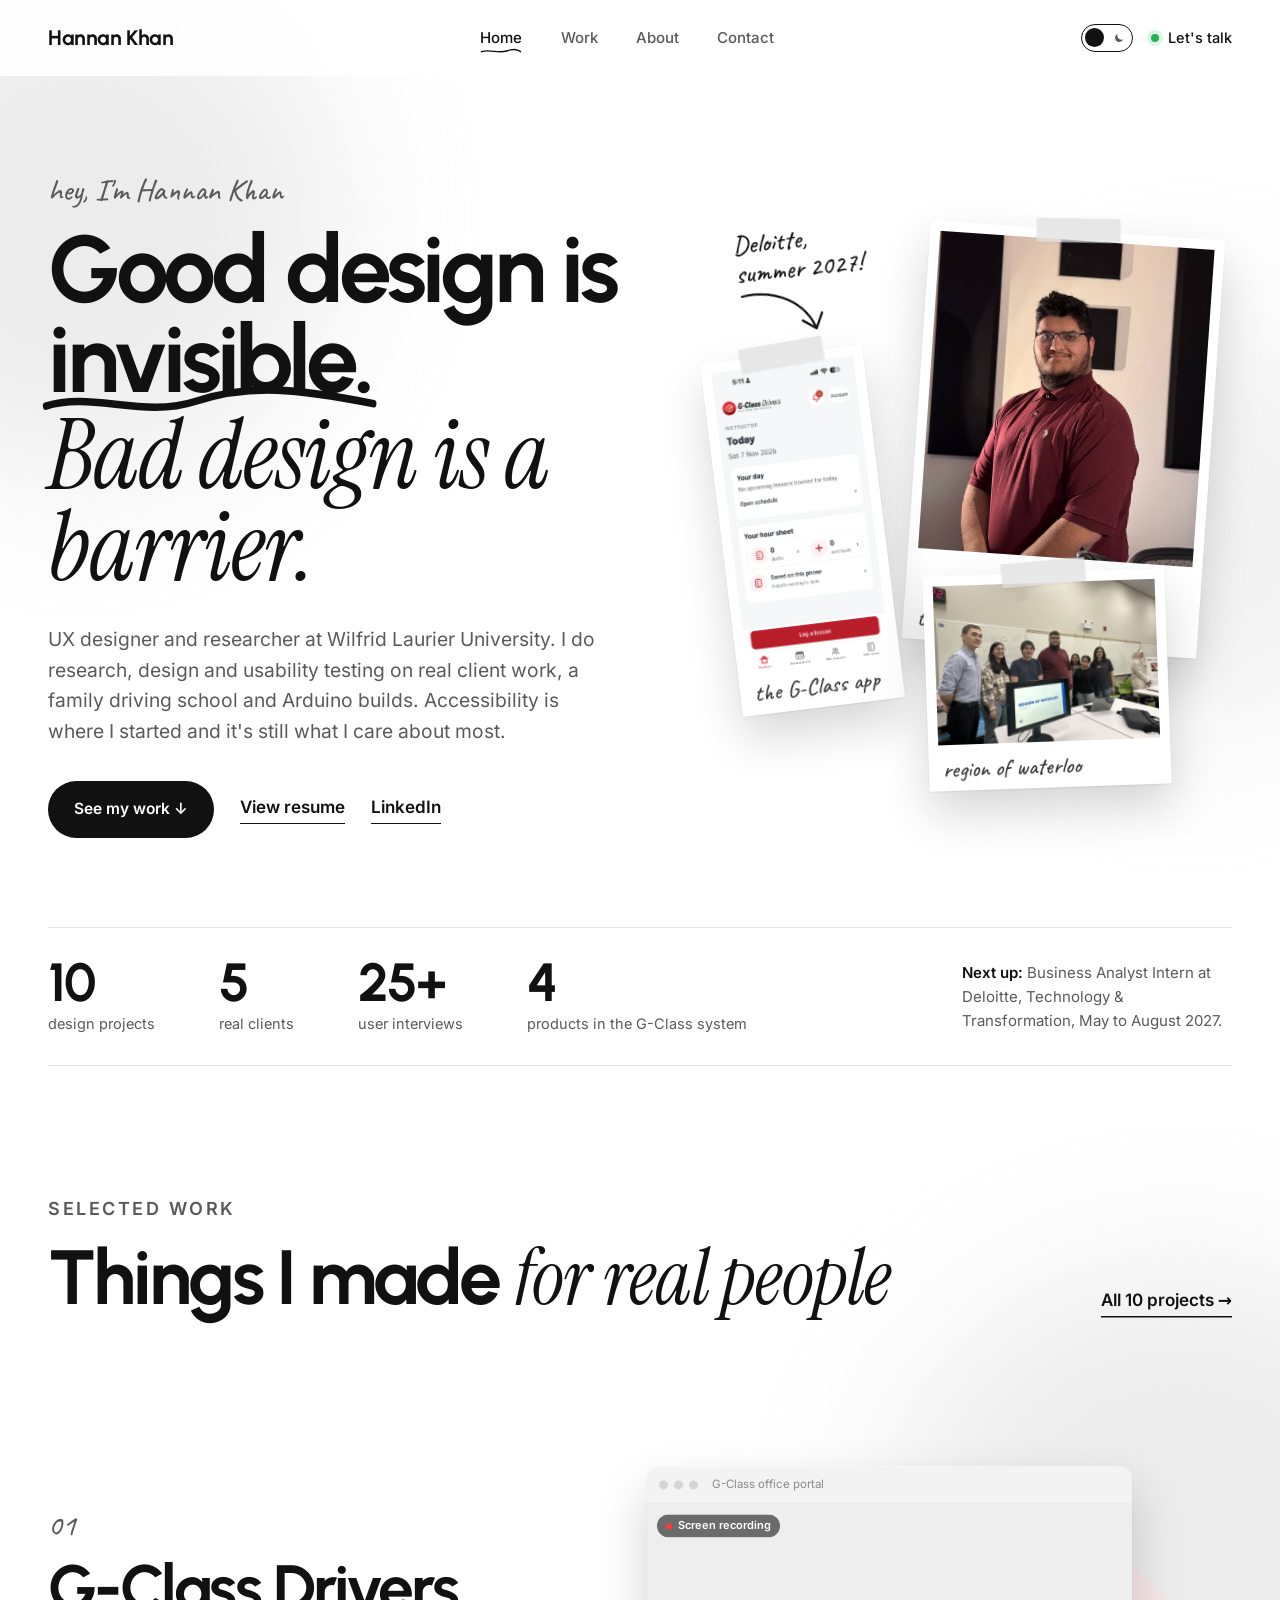
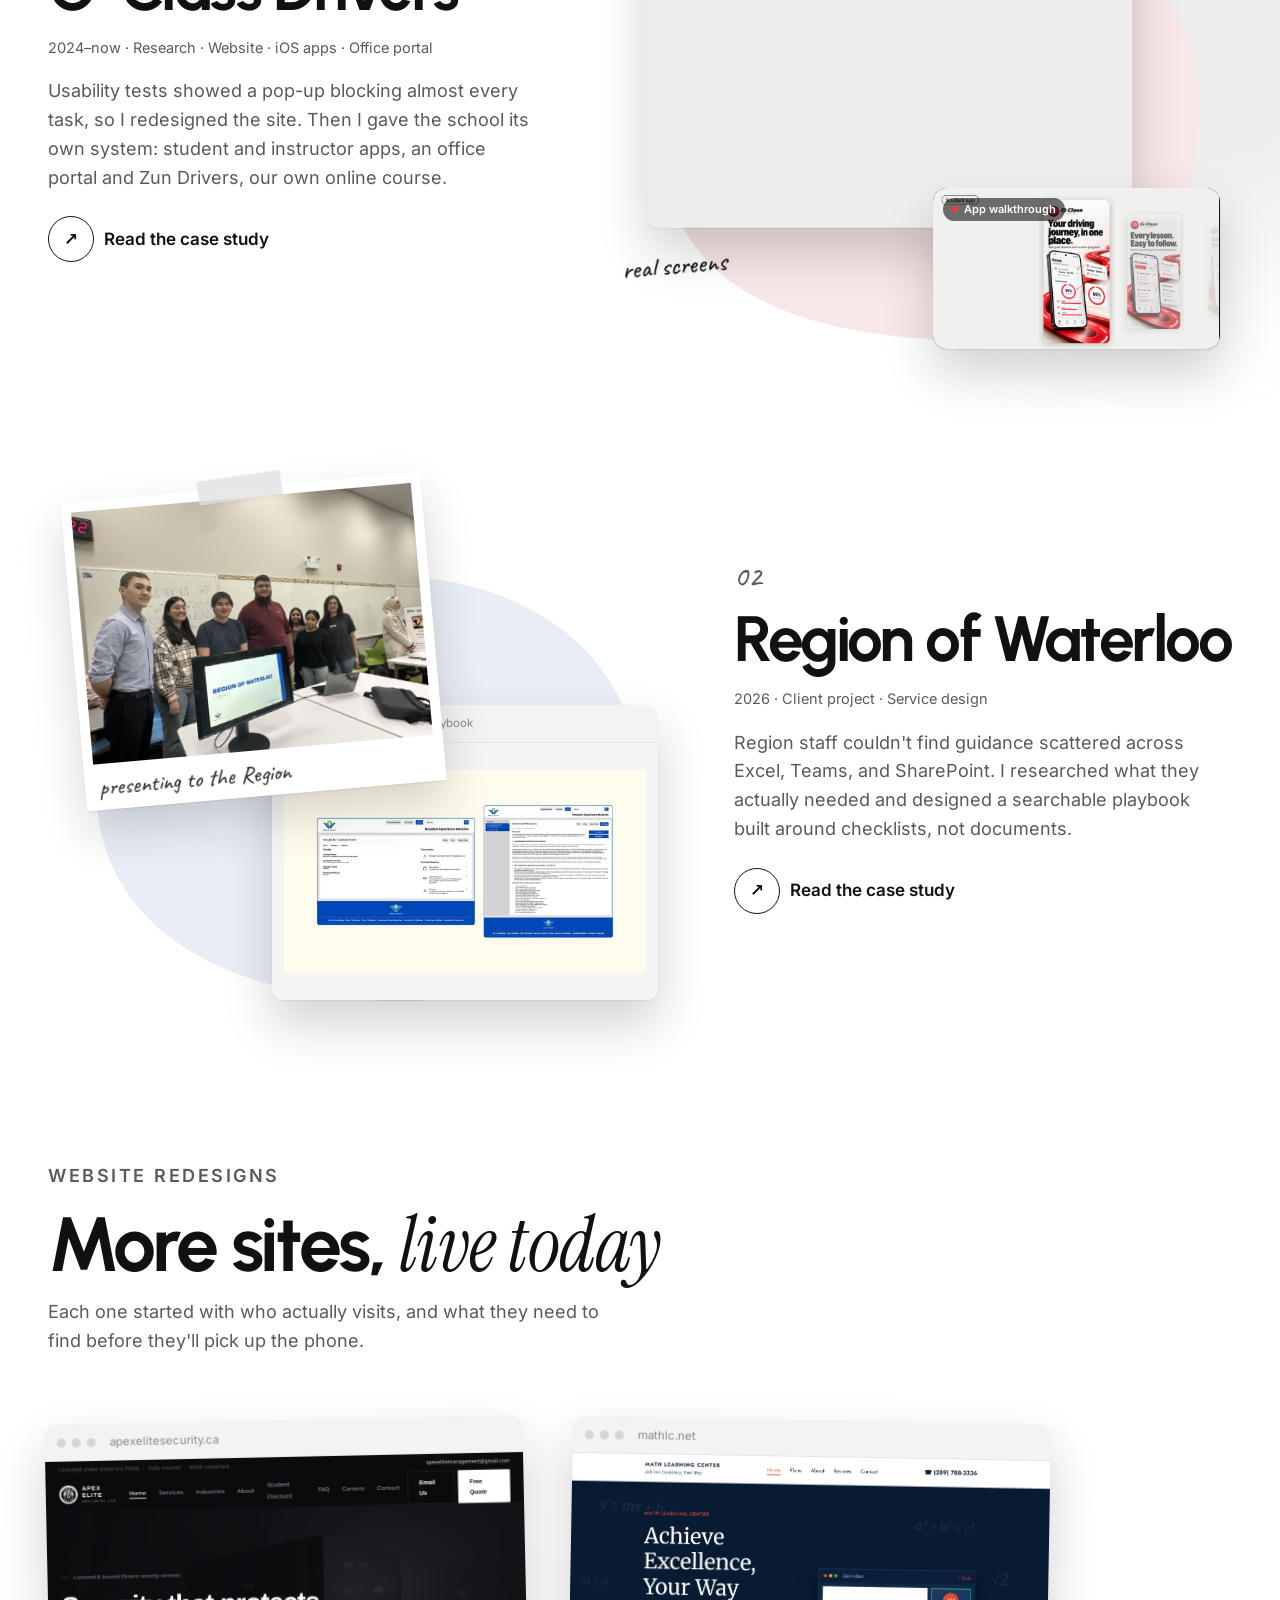
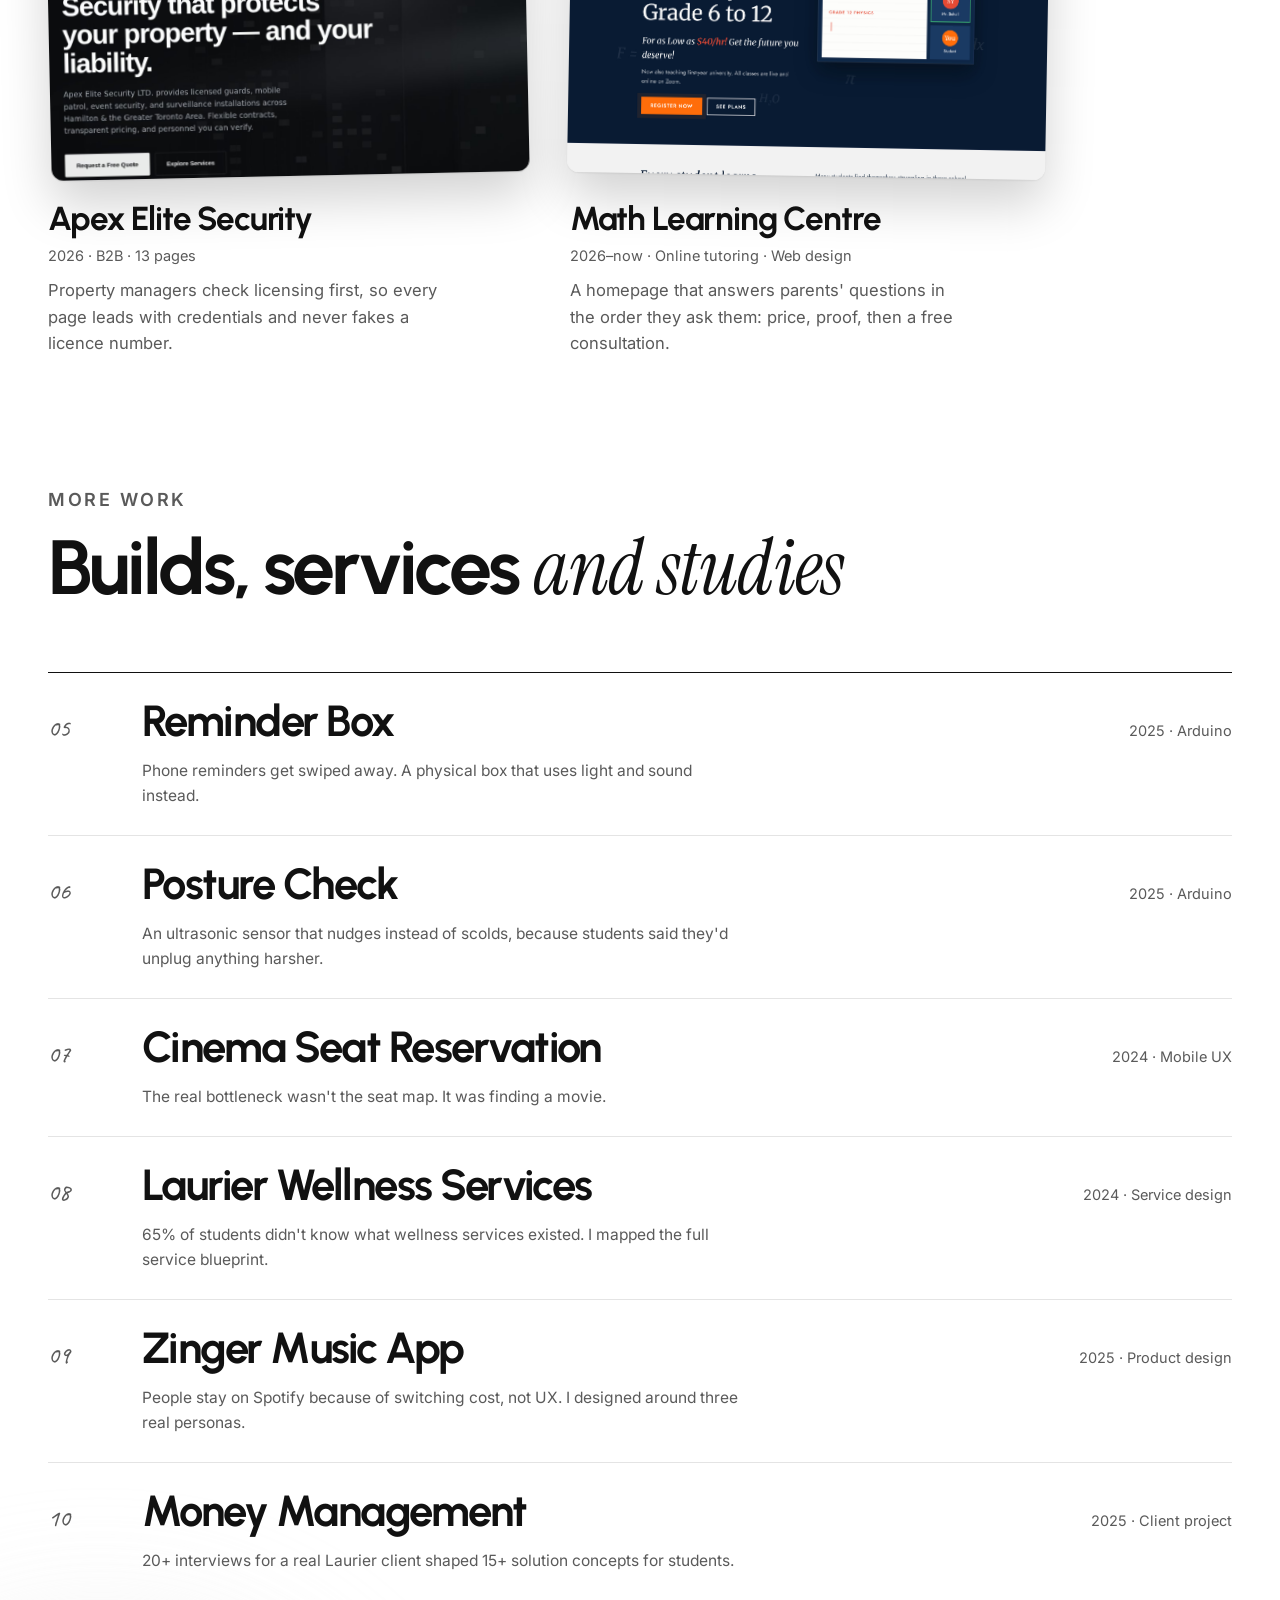
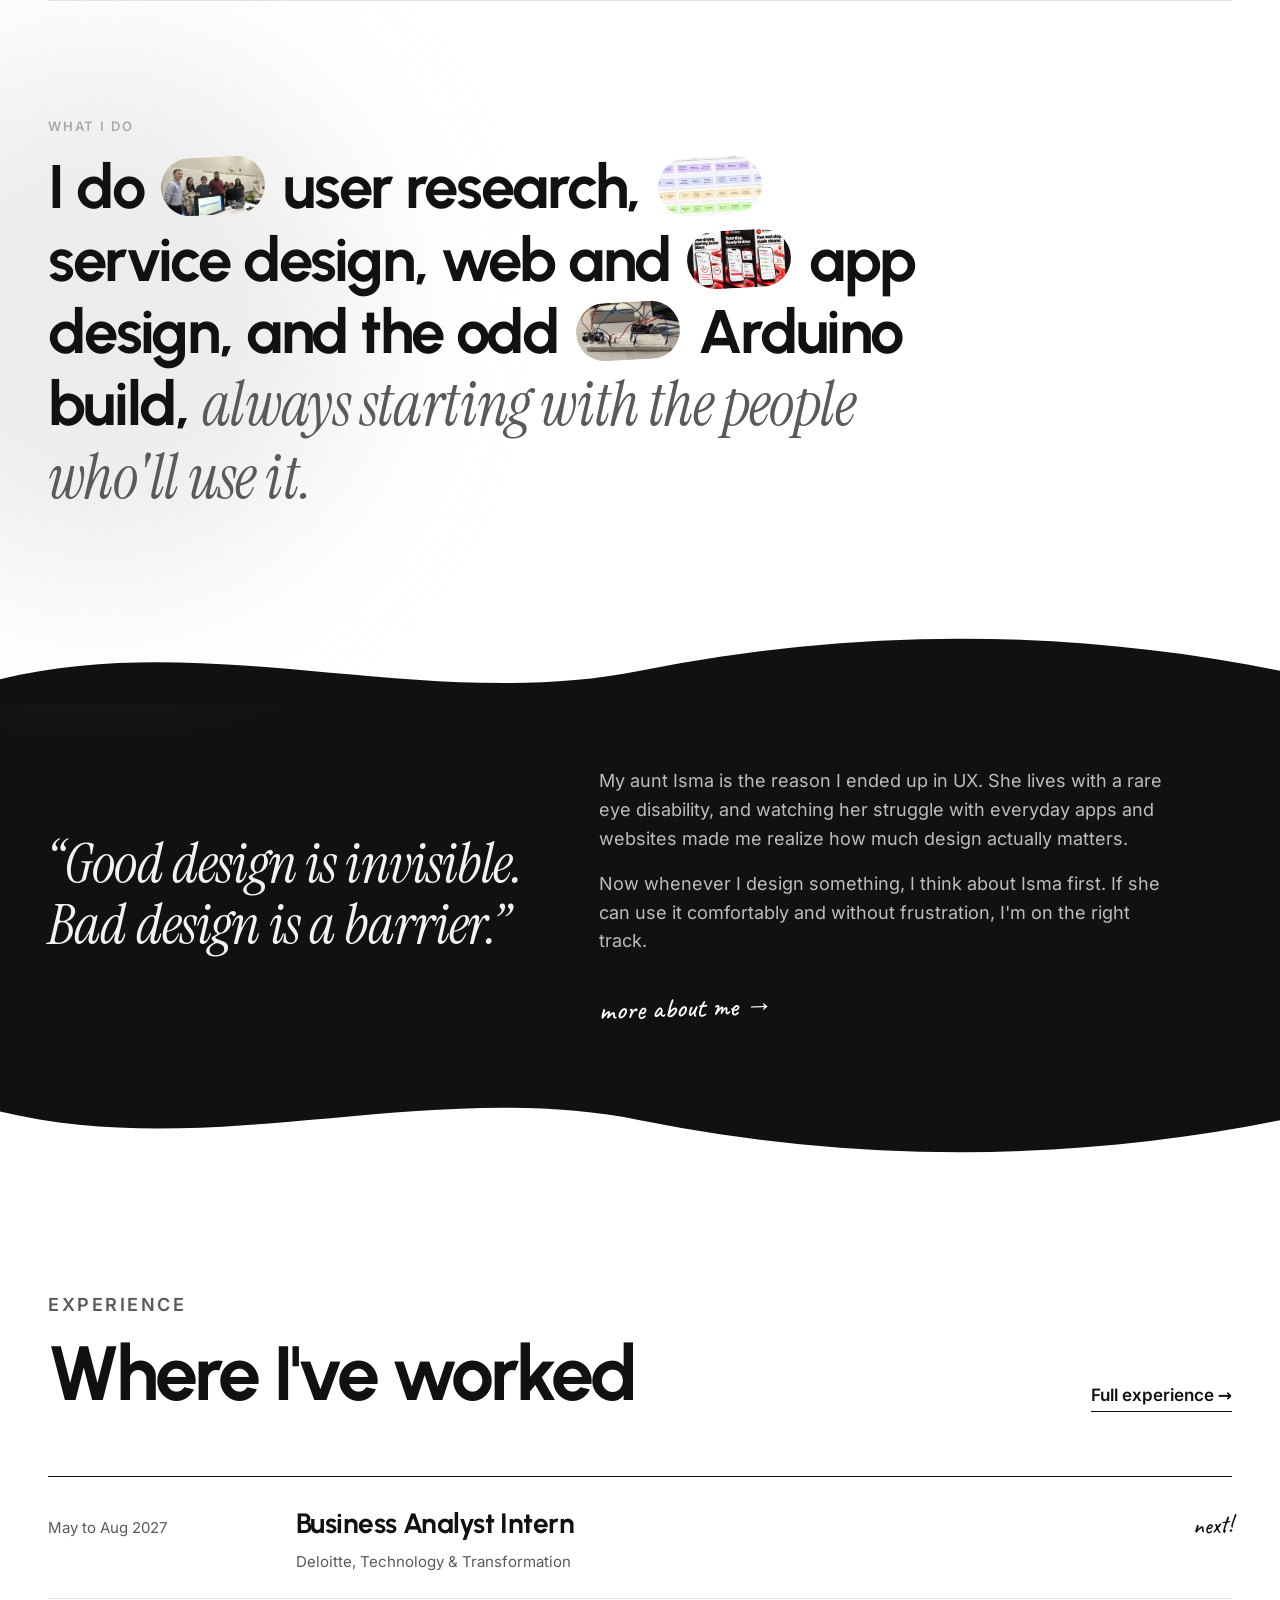
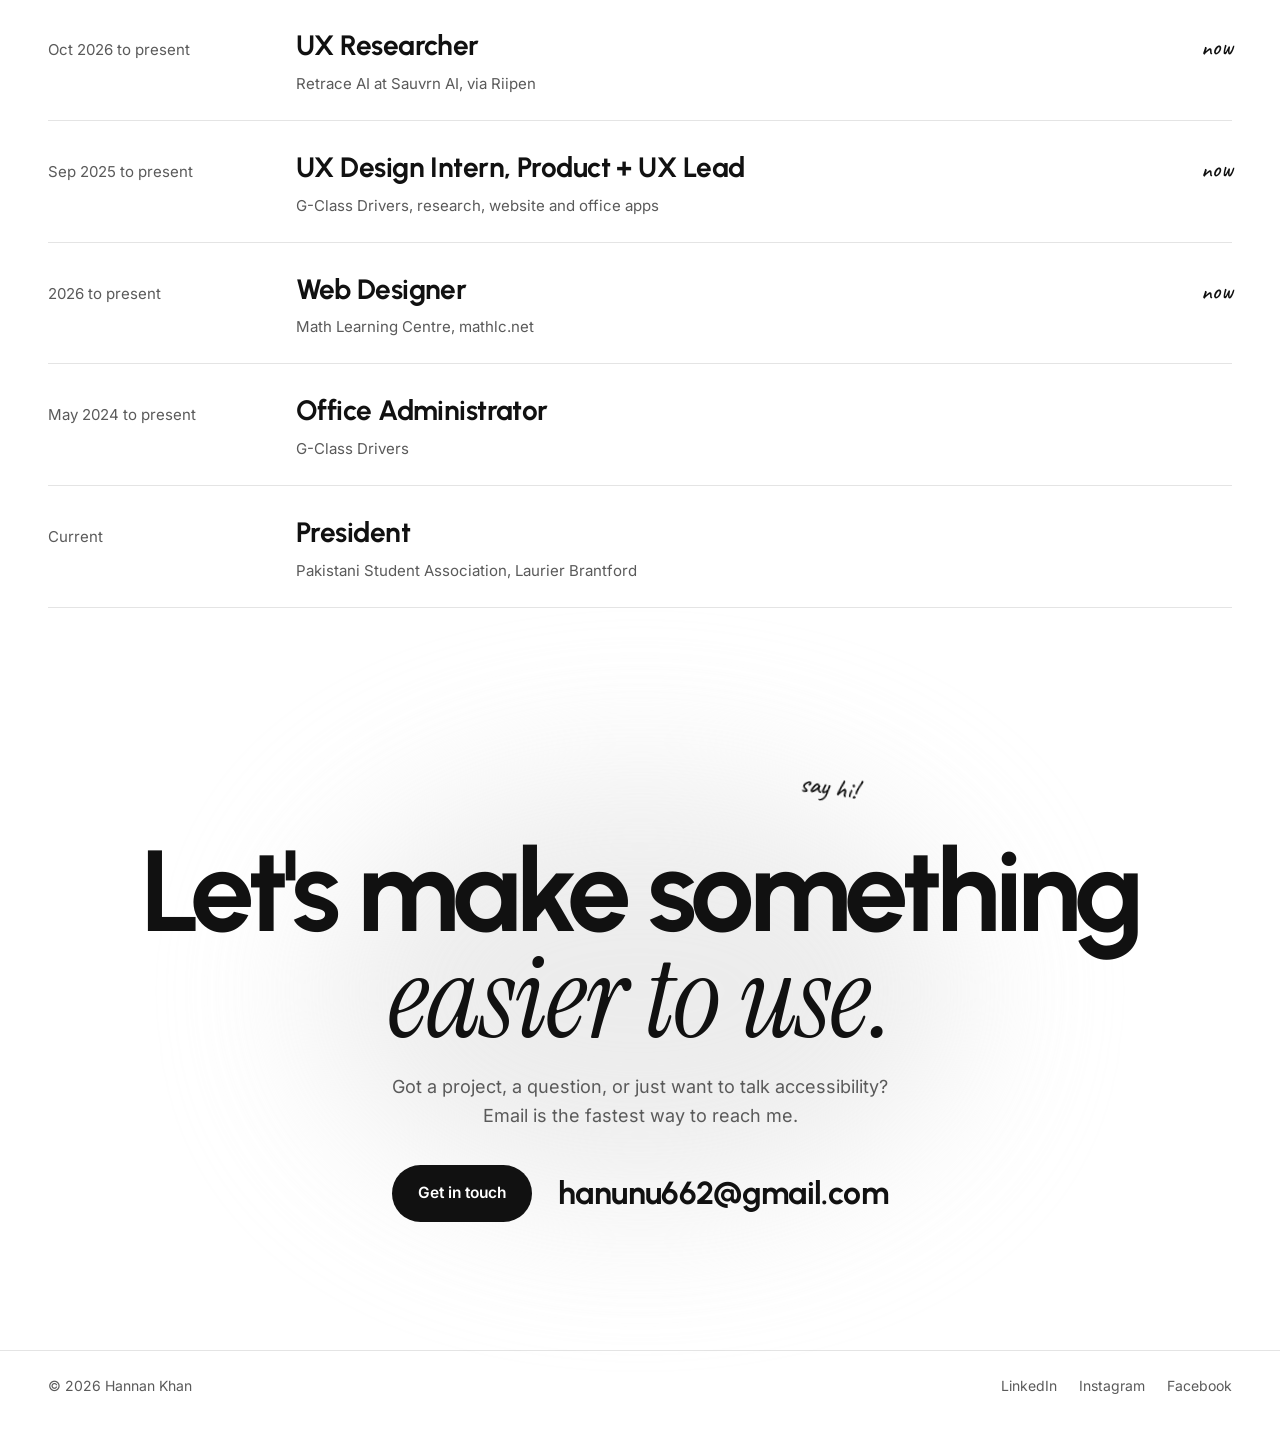
==== commit f6a6d018: "Add files via upload" ====
--- a/index.html
+++ b/index.html
@@ -22,7 +22,7 @@
 <meta name="theme-color" content="#FFFFFF" media="(prefers-color-scheme: light)">
 <meta name="theme-color" content="#111111" media="(prefers-color-scheme: dark)">
 <link rel="preload" href="assets/fonts/urbanist-latin-700-normal.woff2" as="font" type="font/woff2" crossorigin>
-<script>(function(){try{var t=localStorage.getItem("theme");if(t==="light"||t==="dark")document.documentElement.setAttribute("data-theme",t)}catch(e){}})();</script>
+<script>(function(){var d=document.documentElement;d.classList.add("js");try{var t=localStorage.getItem("theme");if(t==="light"||t==="dark")d.setAttribute("data-theme",t)}catch(e){}})();</script>
 <link rel="stylesheet" href="styles.css">
 <script type="application/ld+json">{"@context": "https://schema.org", "@graph": [{"@type": "WebSite", "@id": "https://hannankhan2025.com/#site", "url": "https://hannankhan2025.com/", "name": "Hannan Khan, UX Portfolio", "author": {"@id": "https://hannankhan2025.com/#hannan"}}, {"@type": "Person", "@id": "https://hannankhan2025.com/#hannan", "name": "Hannan Khan", "jobTitle": "UX Designer and Researcher", "description": "UX design student at Wilfrid Laurier University focused on accessible, research-driven digital experiences.", "url": "https://hannankhan2025.com/", "image": "https://hannankhan2025.com/assets/portrait.jpg", "email": "mailto:hanunu662@gmail.com", "address": {"@type": "PostalAddress", "addressLocality": "Hamilton", "addressRegion": "ON", "addressCountry": "CA"}, "alumniOf": {"@type": "CollegeOrUniversity", "name": "Wilfrid Laurier University"}, "worksFor": {"@type": "Organization", "name": "G-Class Drivers", "url": "https://gclassdrivers.com"}, "knowsAbout": ["UX design", "UX research", "Accessibility", "Service design", "Usability testing", "Prototyping", "Figma", "Arduino"], "sameAs": ["https://www.linkedin.com/in/hannan-khan-906102208", "https://www.instagram.com/hannankhan661", "https://www.facebook.com/hannan.khan.626385"]}]}</script>
 </head>
@@ -73,7 +73,7 @@
   <div class="facts reveal">
     <div><b>10</b><span>design projects</span></div>
     <div><b>5</b><span>real clients</span></div>
-    <div><b>30+</b><span>user interviews</span></div>
+    <div><b>25+</b><span>user interviews</span></div>
     <div><b>4</b><span>products in the G-Class system</span></div>
     <p class="next"><b>Next up:</b> Business Analyst Intern at Deloitte, Technology &amp; Transformation, May to August 2027.</p>
   </div>
@@ -94,7 +94,7 @@
       </div>
       <div class="stage">
         <div class="blob" aria-hidden="true"><svg viewBox="0 0 500 400" preserveAspectRatio="none"><path d="M232 18 C 340 4 468 52 480 166 C 494 292 418 392 284 388 C 150 384 34 352 22 226 C 10 104 124 32 232 18 Z" fill="#F7E7E6"/></svg></div>
-        <div class="win win-main"><div class="bar"><i></i><i></i><i></i><span>G-Class office portal</span></div><div class="screen" data-frames="assets/frames/gclass-platform-1.jpg|assets/process/gclass-drivers-gclass-home-0.jpg|assets/frames/gclass-platform-2.jpg|assets/process/gclass-drivers-gclass-book-0.jpg|assets/frames/gclass-platform-3.jpg"><img src="assets/frames/gclass-platform-1.jpg" alt="" loading="lazy" decoding="async"></div></div>
+        <div class="win win-main"><div class="bar"><i></i><i></i><i></i><span>G-Class office portal</span></div><div class="screen"><span class="live">Screen recording</span><video src="assets/walkthroughs/office-portal.mp4" poster="assets/walkthroughs/office-portal-poster.jpg" muted loop playsinline autoplay preload="none" data-auto aria-label="Screen recording of the G-Class office portal"></video></div></div>
         <div class="win win-video"><div class="screen"><span class="live">App walkthrough</span><video src="assets/gclass-app/walkthrough.mp4" poster="assets/gclass-app/walkthrough-poster.jpg" muted loop playsinline autoplay preload="metadata" aria-label="G-Class Student and Instructor app walkthrough"></video></div></div>
         <div class="note" style="left:2%;bottom:2%;transform:rotate(-5deg)"><span>real screens</span></div>
       </div>
@@ -175,7 +175,7 @@
     <li><span class="when">Oct 2026 to present</span><div><b>UX Researcher</b><small>Retrace AI at Sauvrn AI, via Riipen</small></div><span class="nowtag">now</span></li>
     <li><span class="when">Sep 2025 to present</span><div><b>UX Design Intern, Product + UX Lead</b><small>G-Class Drivers, research, website and office apps</small></div><span class="nowtag">now</span></li>
     <li><span class="when">2026 to present</span><div><b>Web Designer</b><small>Math Learning Centre, mathlc.net</small></div><span class="nowtag">now</span></li>
-    <li><span class="when">Jul 2024 to present</span><div><b>Office Administrator</b><small>G-Class Drivers</small></div><span></span></li>
+    <li><span class="when">May 2024 to present</span><div><b>Office Administrator</b><small>G-Class Drivers</small></div><span></span></li>
     <li><span class="when">Current</span><div><b>President</b><small>Pakistani Student Association, Laurier Brantford</small></div><span></span></li>
   </ul>
 </div></section>
--- a/styles.css
+++ b/styles.css
@@ -635,3 +635,55 @@
 :root[data-theme="dark"] .dial .moon{opacity:0}
 :root[data-theme="dark"] .case-img img{box-shadow:0 1px 2px rgba(0,0,0,.4),0 14px 34px rgba(0,0,0,.35)}
 :root[data-theme="dark"] .polaroid,:root[data-theme="dark"] .row .art,:root[data-theme="dark"] .portrait{box-shadow:0 1px 2px rgba(0,0,0,.4),0 22px 44px rgba(0,0,0,.5)}
+
+/* screen recordings */
+.browser video{display:block;width:100%;height:auto;aspect-ratio:16/10;background:#101211;object-fit:cover}
+.browser .bar .rec-tag{margin-left:auto;display:flex;align-items:center;gap:6px;font-style:normal;font-size:11.5px;color:var(--winlabel)}
+.browser .bar .rec-tag::before{content:"";width:7px;height:7px;border-radius:50%;background:#FF3B30;display:block;animation:recblink 1.6s ease-in-out infinite}
+@keyframes recblink{50%{opacity:.25}}
+.win .screen .live{position:absolute;left:10px;top:10px;z-index:2;font-size:11px;font-weight:600;color:#fff;background:rgba(0,0,0,.55);border-radius:999px;padding:3px 9px;display:flex;align-items:center;gap:6px}
+.win .screen .live::before{content:"";width:6px;height:6px;border-radius:50%;background:#FF3B30;display:block}
+
+/* instagram */
+.ig{max-width:980px;margin:30px auto 34px}
+.ig-head{display:flex;gap:18px;align-items:center;margin-bottom:22px}
+.ig-av{width:78px;height:78px;border-radius:50%;object-fit:cover;flex:none;box-shadow:0 0 0 3px var(--paper),0 0 0 5px var(--rule)}
+.ig-head b{font-size:17px;font-weight:700}
+.ig-head p{margin:4px 0 0;font-size:14.5px;color:var(--muted);line-height:1.5}
+.ig-grid{display:grid;grid-template-columns:repeat(3,1fr);gap:14px}
+.ig-grid figure{margin:0}
+.ig-grid img{display:block;width:100%;height:auto;aspect-ratio:4/5;object-fit:cover;border-radius:6px;box-shadow:0 1px 2px rgba(0,0,0,.08),0 14px 30px rgba(0,0,0,.12);cursor:zoom-in;transition:transform .5s var(--ease)}
+.ig-grid figure:nth-child(odd) img{transform:rotate(-.6deg)}
+.ig-grid figure:nth-child(even) img{transform:rotate(.6deg)}
+.ig-grid img:hover{transform:rotate(0) translateY(-4px)}
+.ig-grid figcaption{font-family:var(--hand);font-size:21px;line-height:1.1;margin-top:10px;color:var(--ink)}
+@media(max-width:700px){.ig-grid{grid-template-columns:1fr 1fr;gap:10px}.ig-grid figcaption{font-size:18px}}
+
+/* count-up numbers stay steady while they tick */
+.facts div b,.impact b,.key-stat b{font-variant-numeric:tabular-nums}
+
+/* headline draw-in */
+.split .w{display:inline-block;opacity:0;transform:translateY(.45em) rotate(2deg);filter:blur(6px);animation:wordin .9s var(--ease) forwards;animation-delay:calc(var(--i) * 75ms + 120ms)}
+@keyframes wordin{to{opacity:1;transform:none;filter:blur(0)}}
+.split .draw path{transition-delay:1s}
+html.js h1:not(.split){opacity:0;animation:h1safe 0s 1.4s forwards}
+@keyframes h1safe{to{opacity:1}}
+
+/* moving sketchbook: polaroids, windows and notes drift as you scroll */
+.collage>*,.stage>*{will-change:translate}
+
+/* smooth page changes */
+@view-transition{navigation:auto}
+.top{view-transition-name:site-top}
+::view-transition-old(root){animation:vtout .25s ease both}
+::view-transition-new(root){animation:vtin .45s var(--ease,cubic-bezier(.2,.7,.2,1)) both}
+@keyframes vtout{to{opacity:0;transform:translateY(-10px)}}
+@keyframes vtin{from{opacity:0;transform:translateY(14px)}}
+
+@media (prefers-reduced-motion: reduce){
+  .split .w{opacity:1;transform:none;filter:none;animation:none}
+  html.js h1:not(.split){opacity:1;animation:none}
+  .browser .bar .rec-tag::before{animation:none}
+  @view-transition{navigation:none}
+  ::view-transition-old(root),::view-transition-new(root){animation:none}
+}
